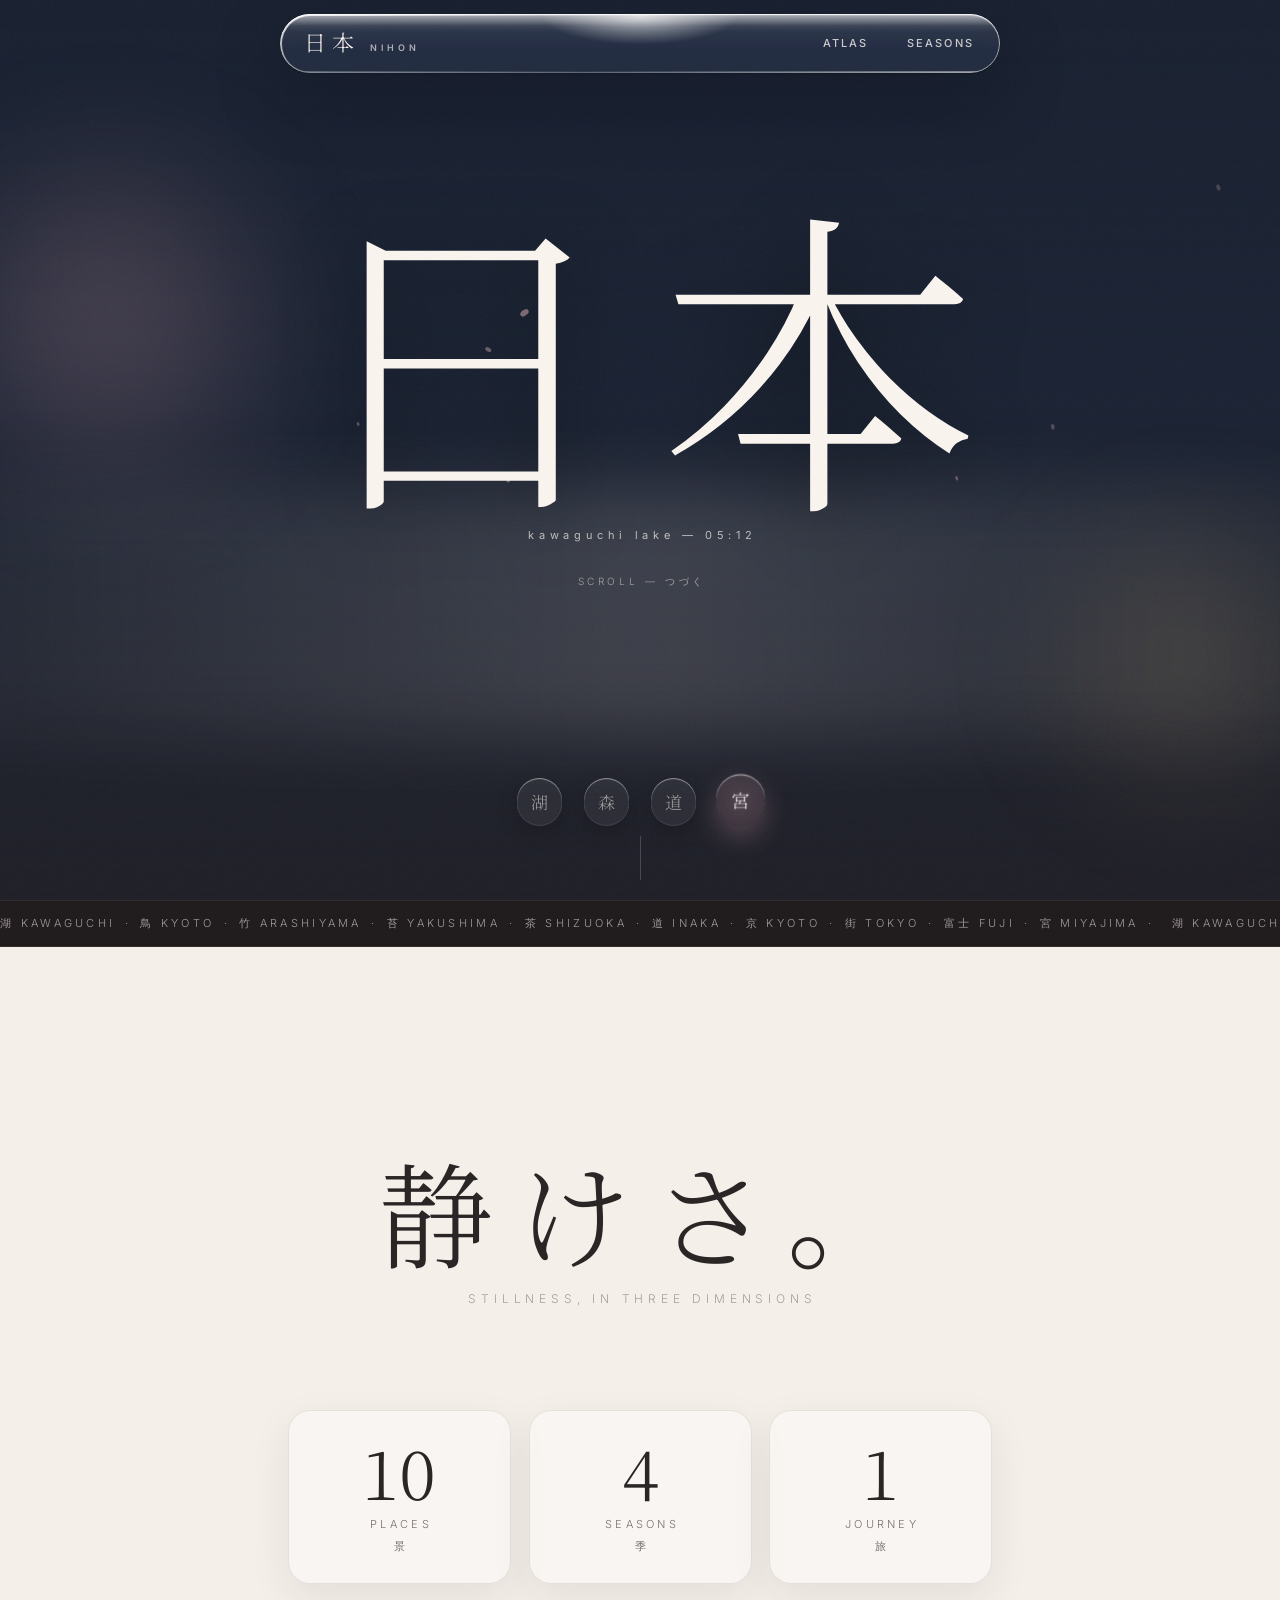
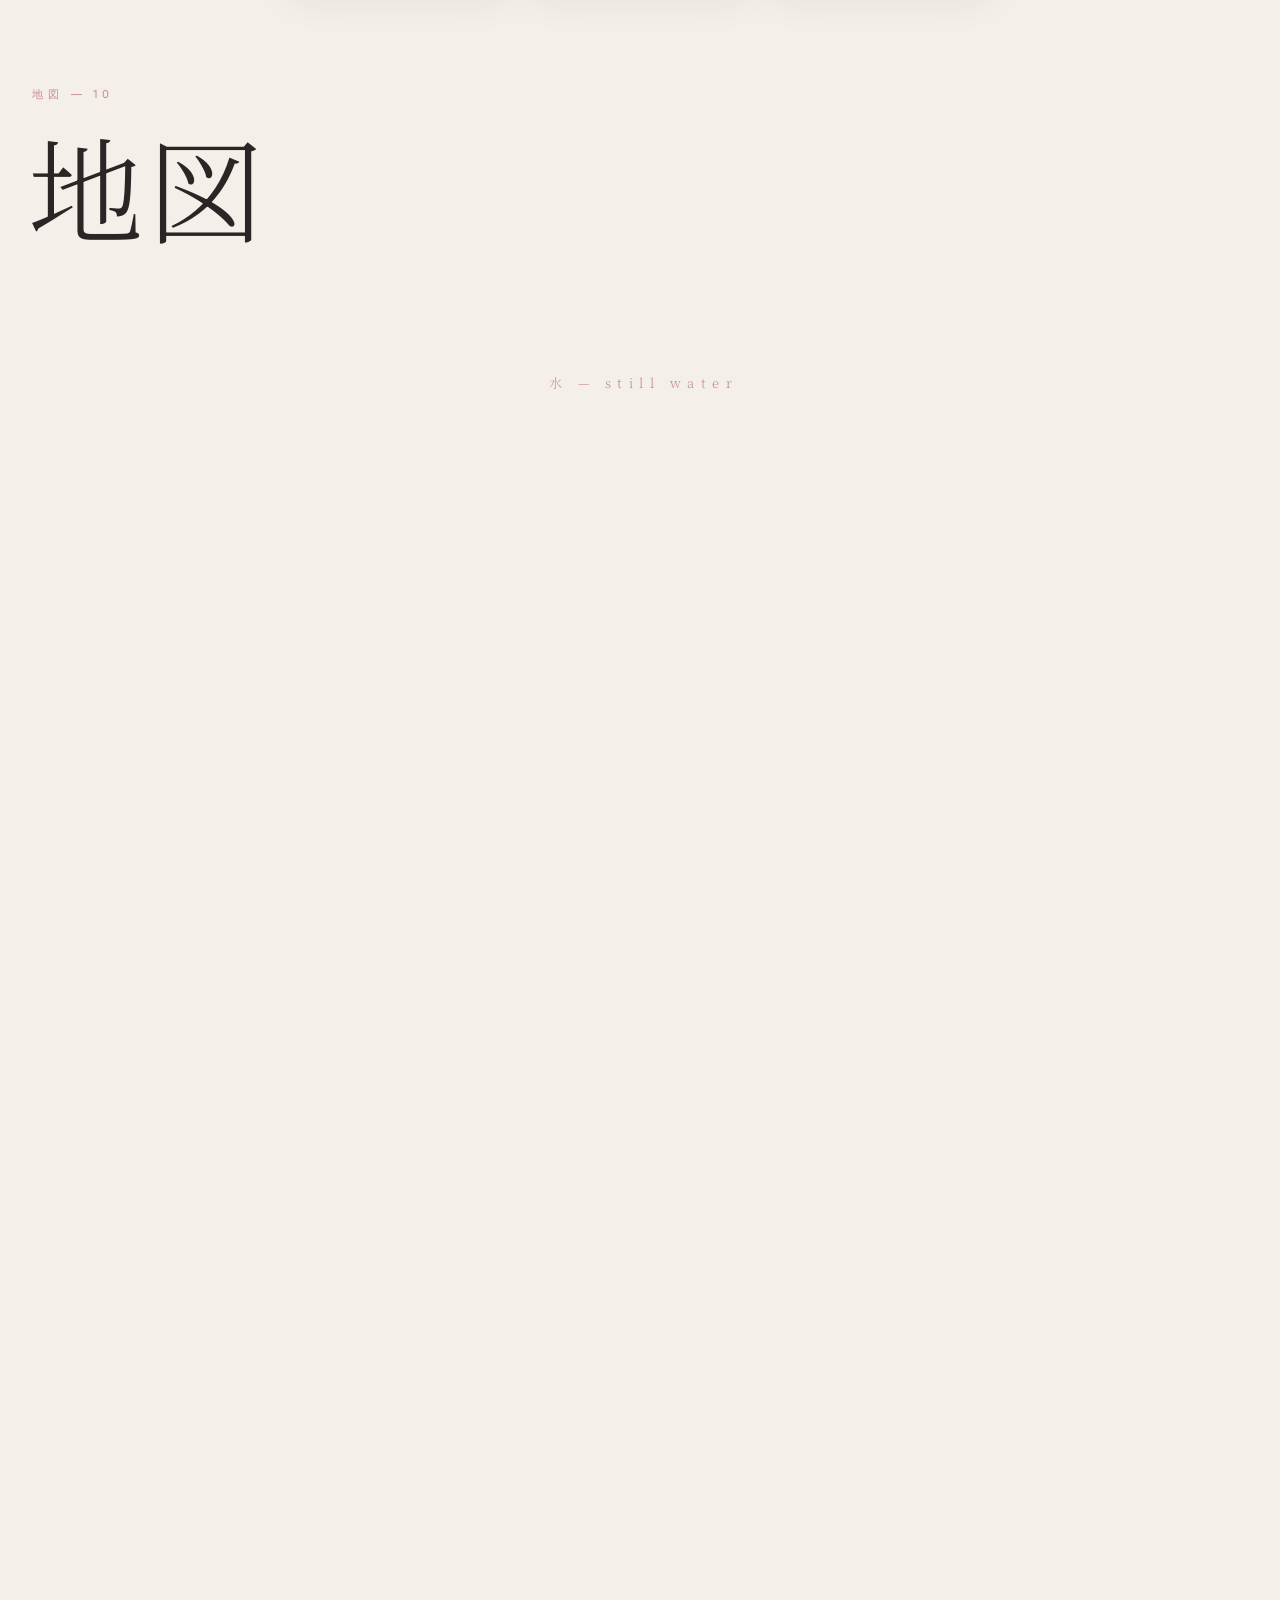
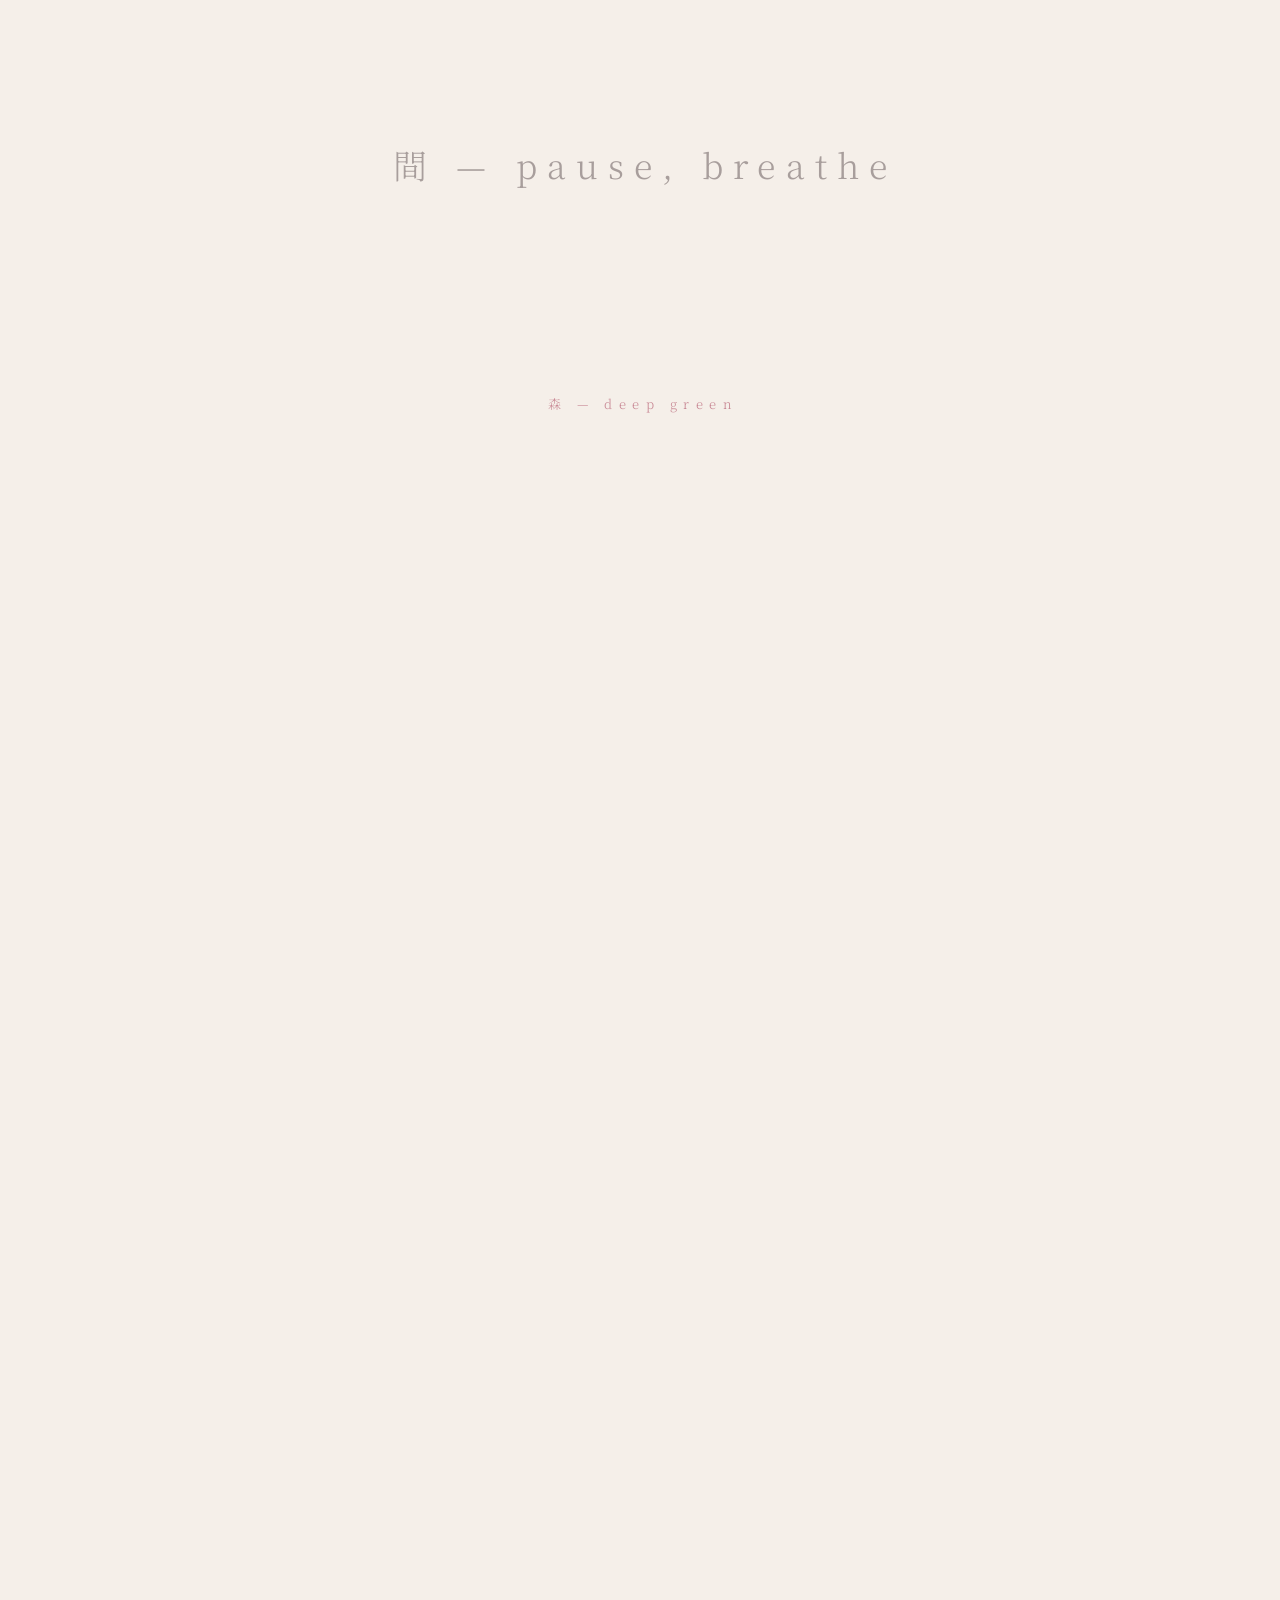
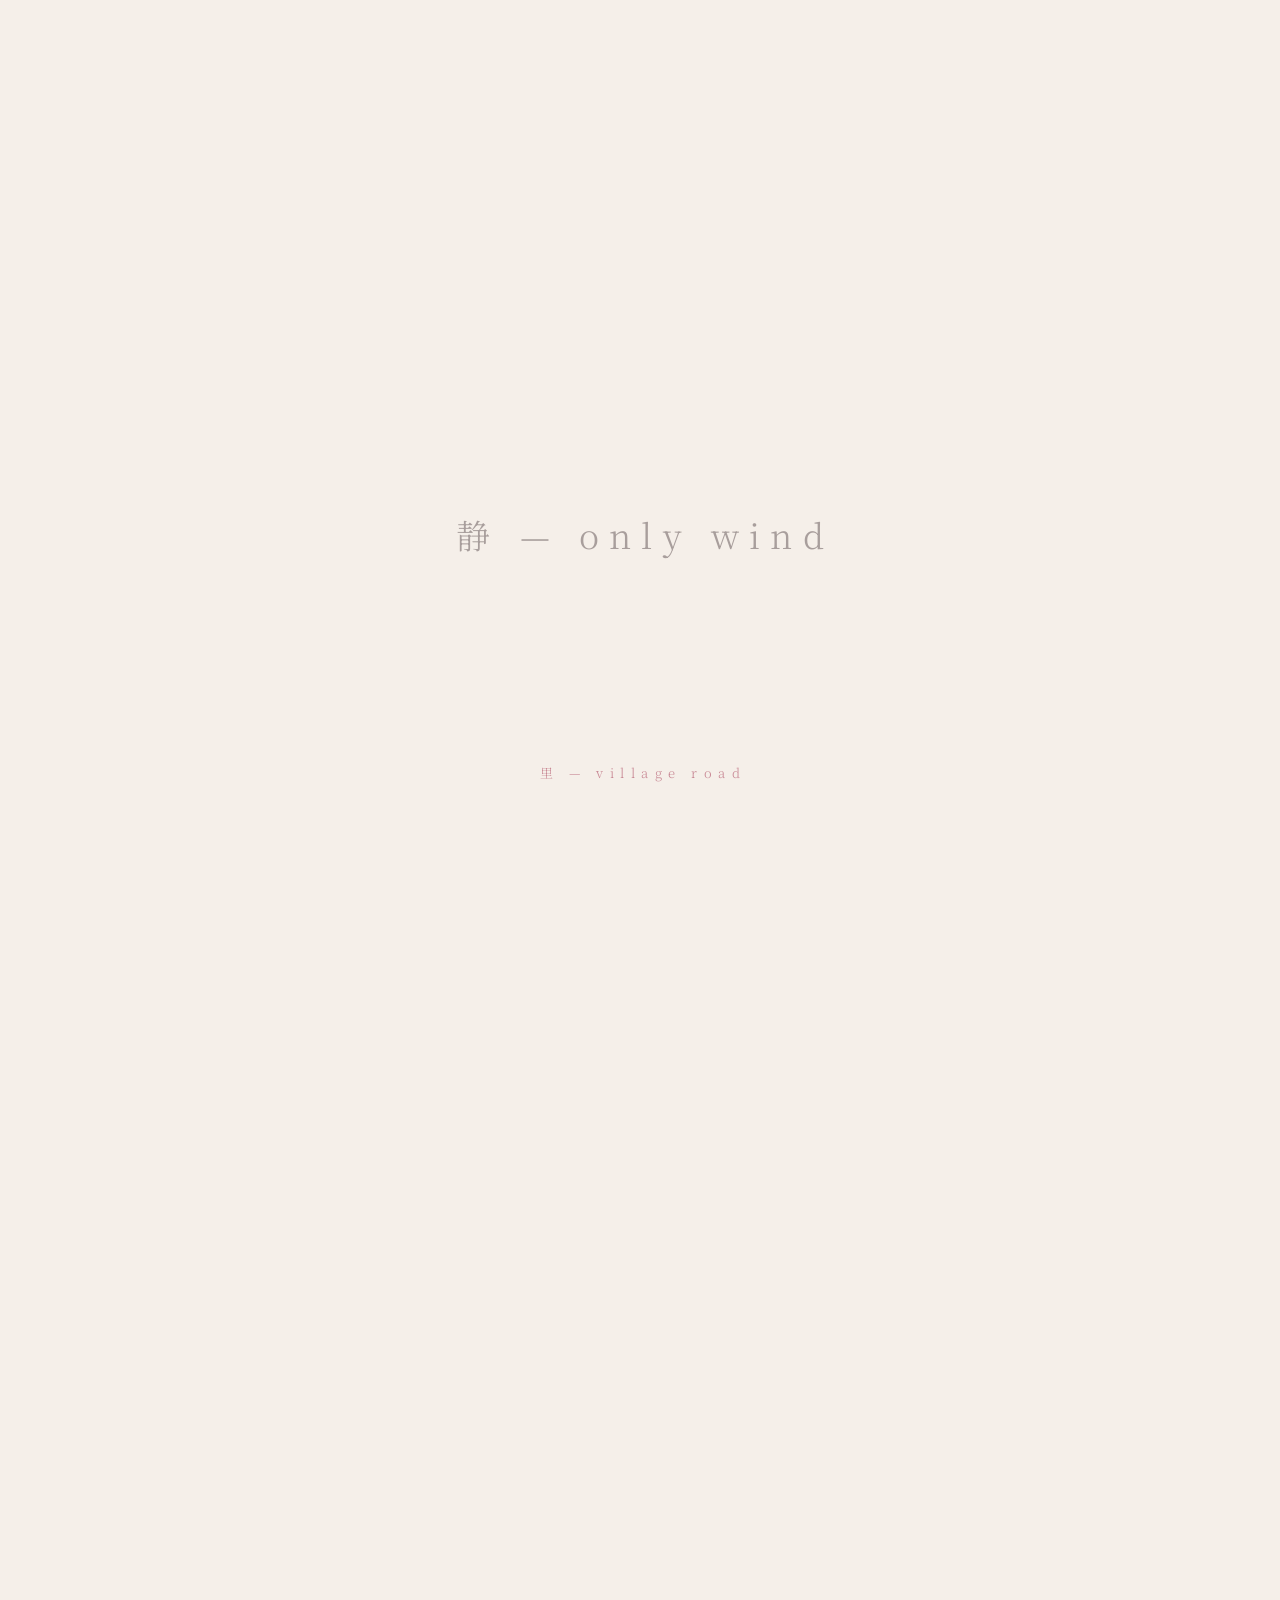
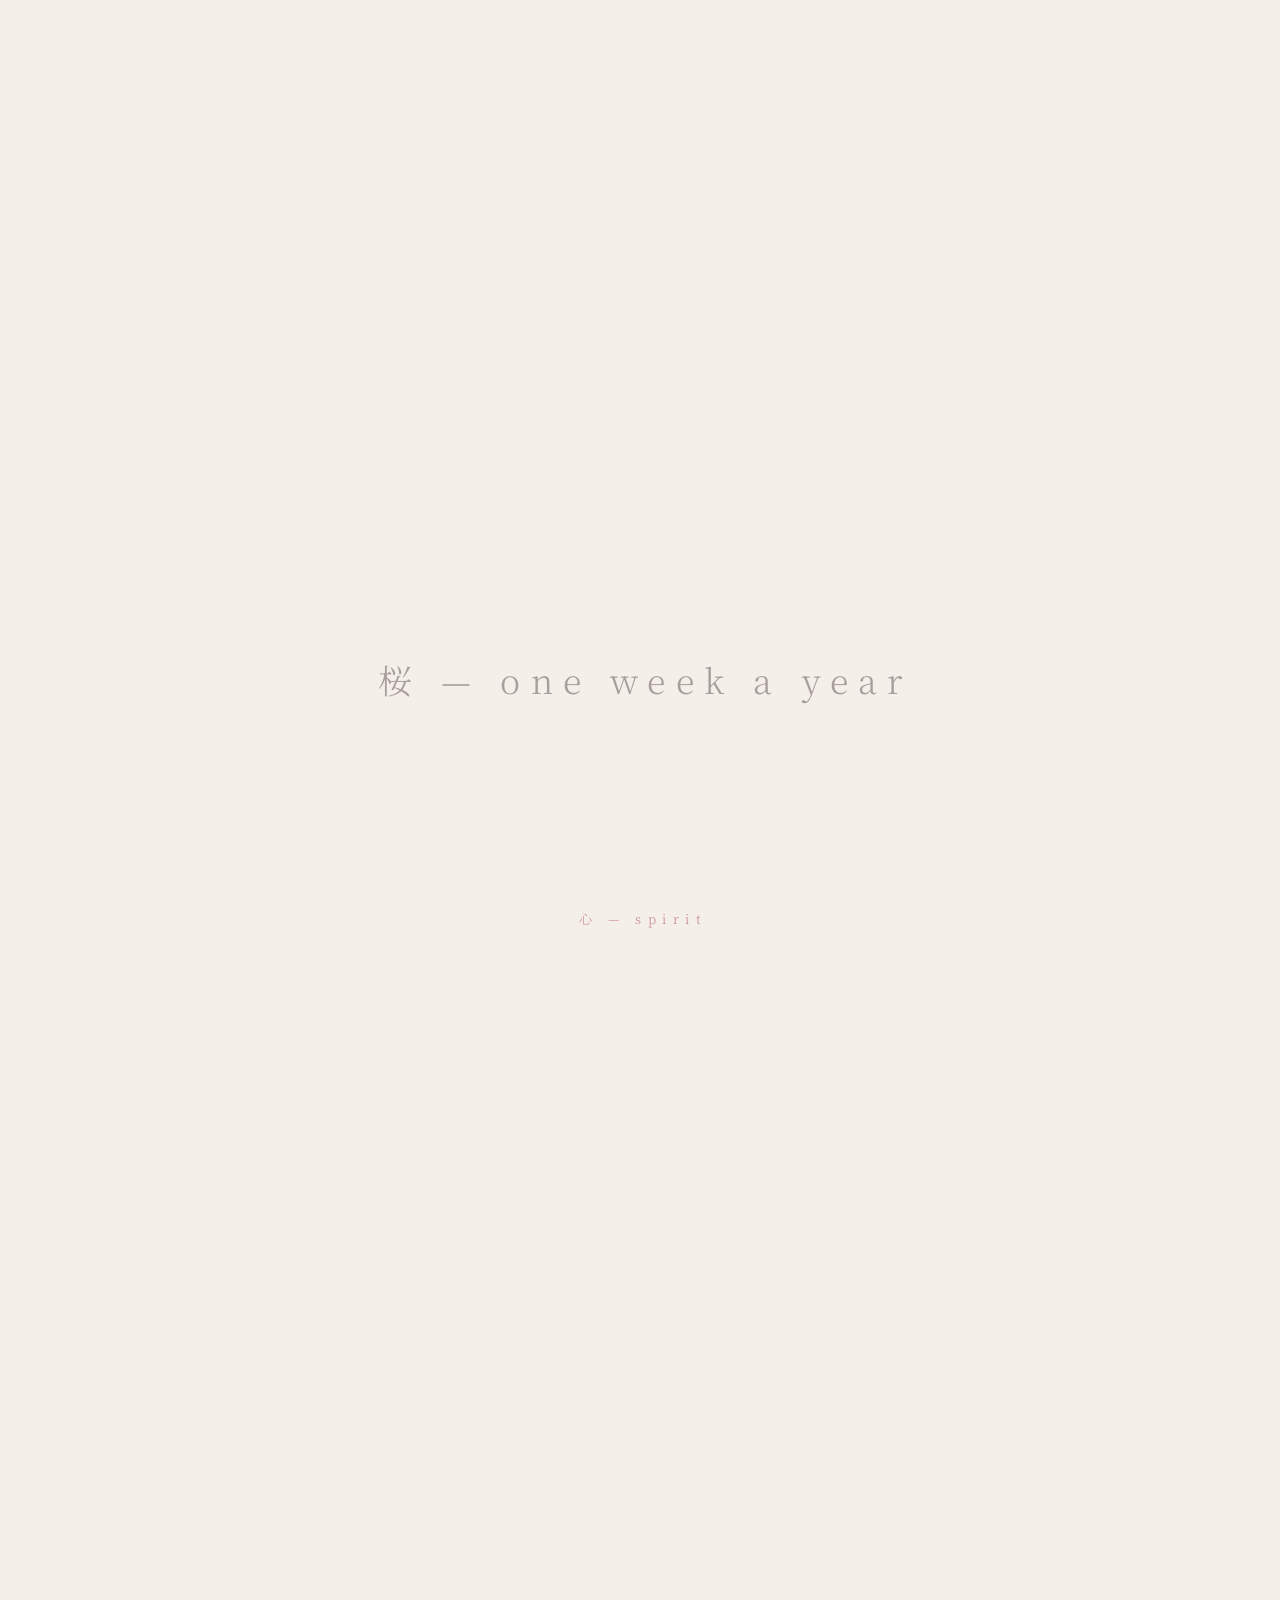
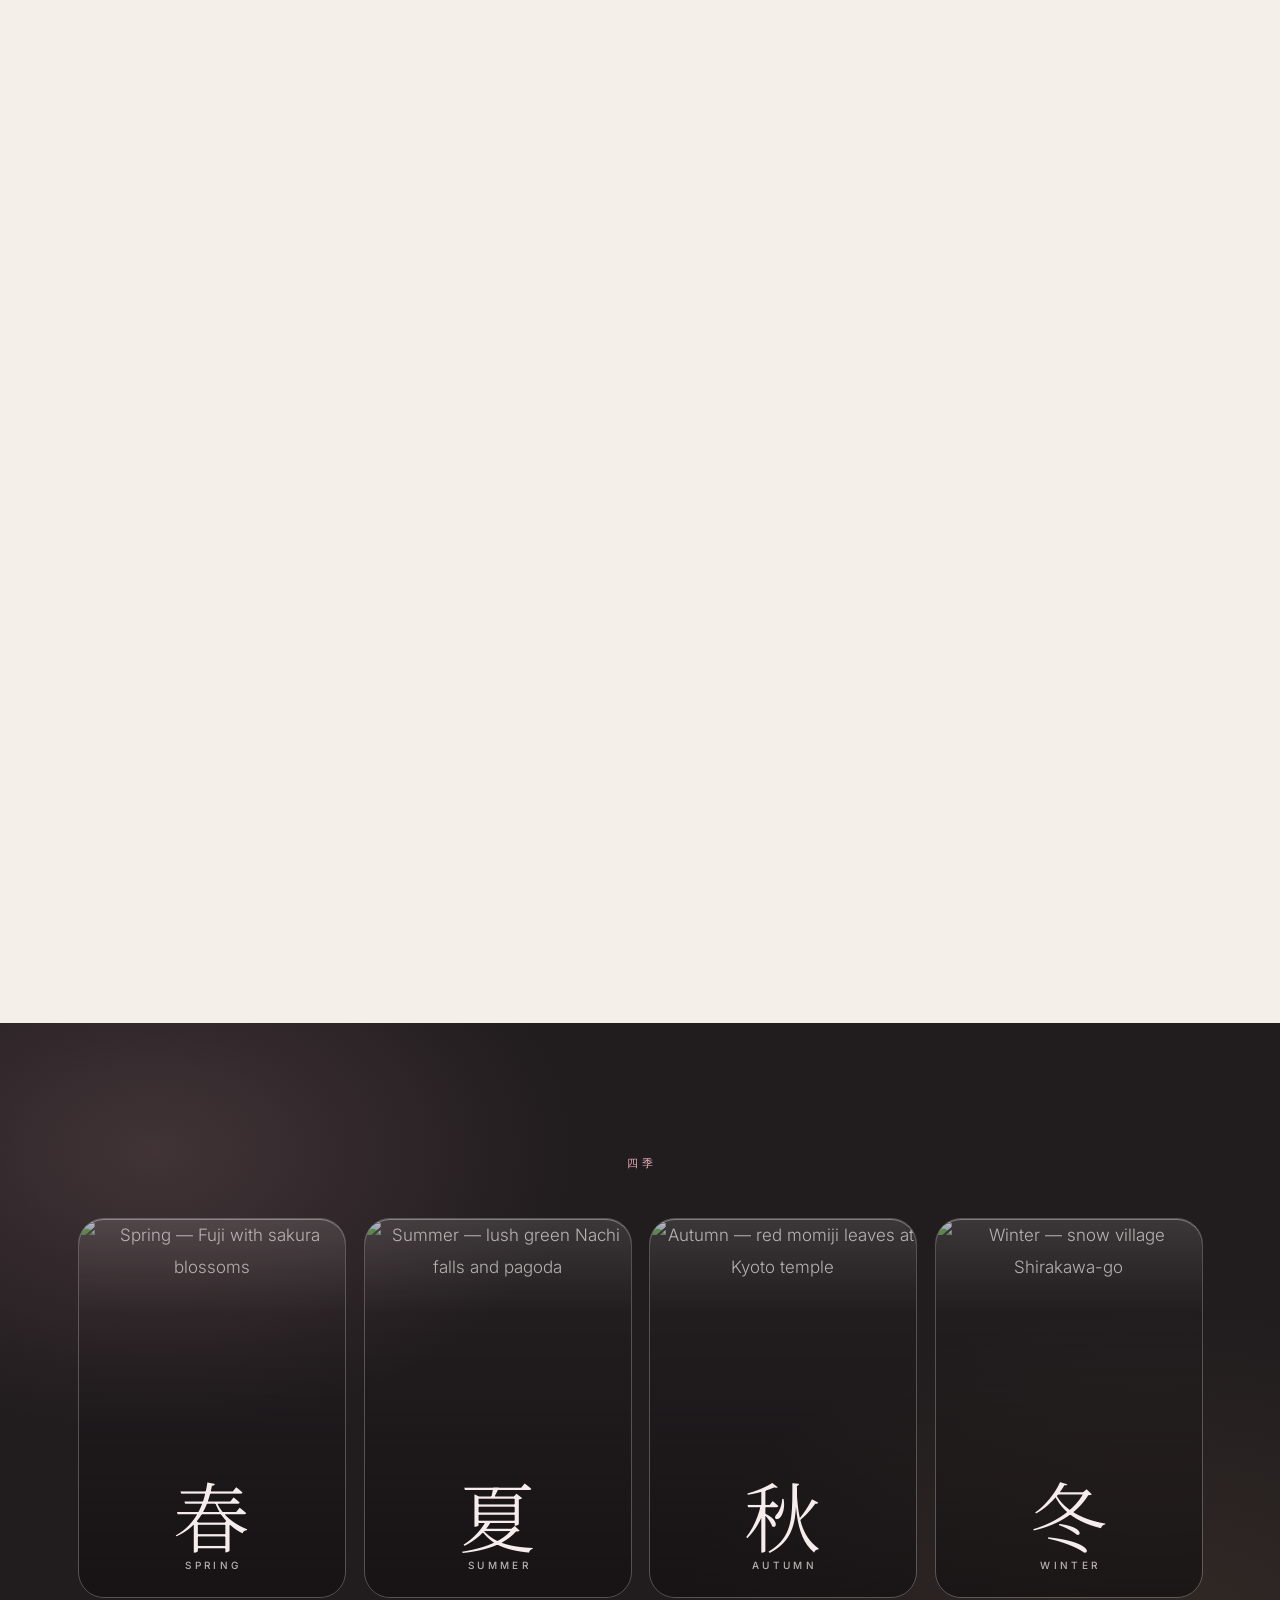
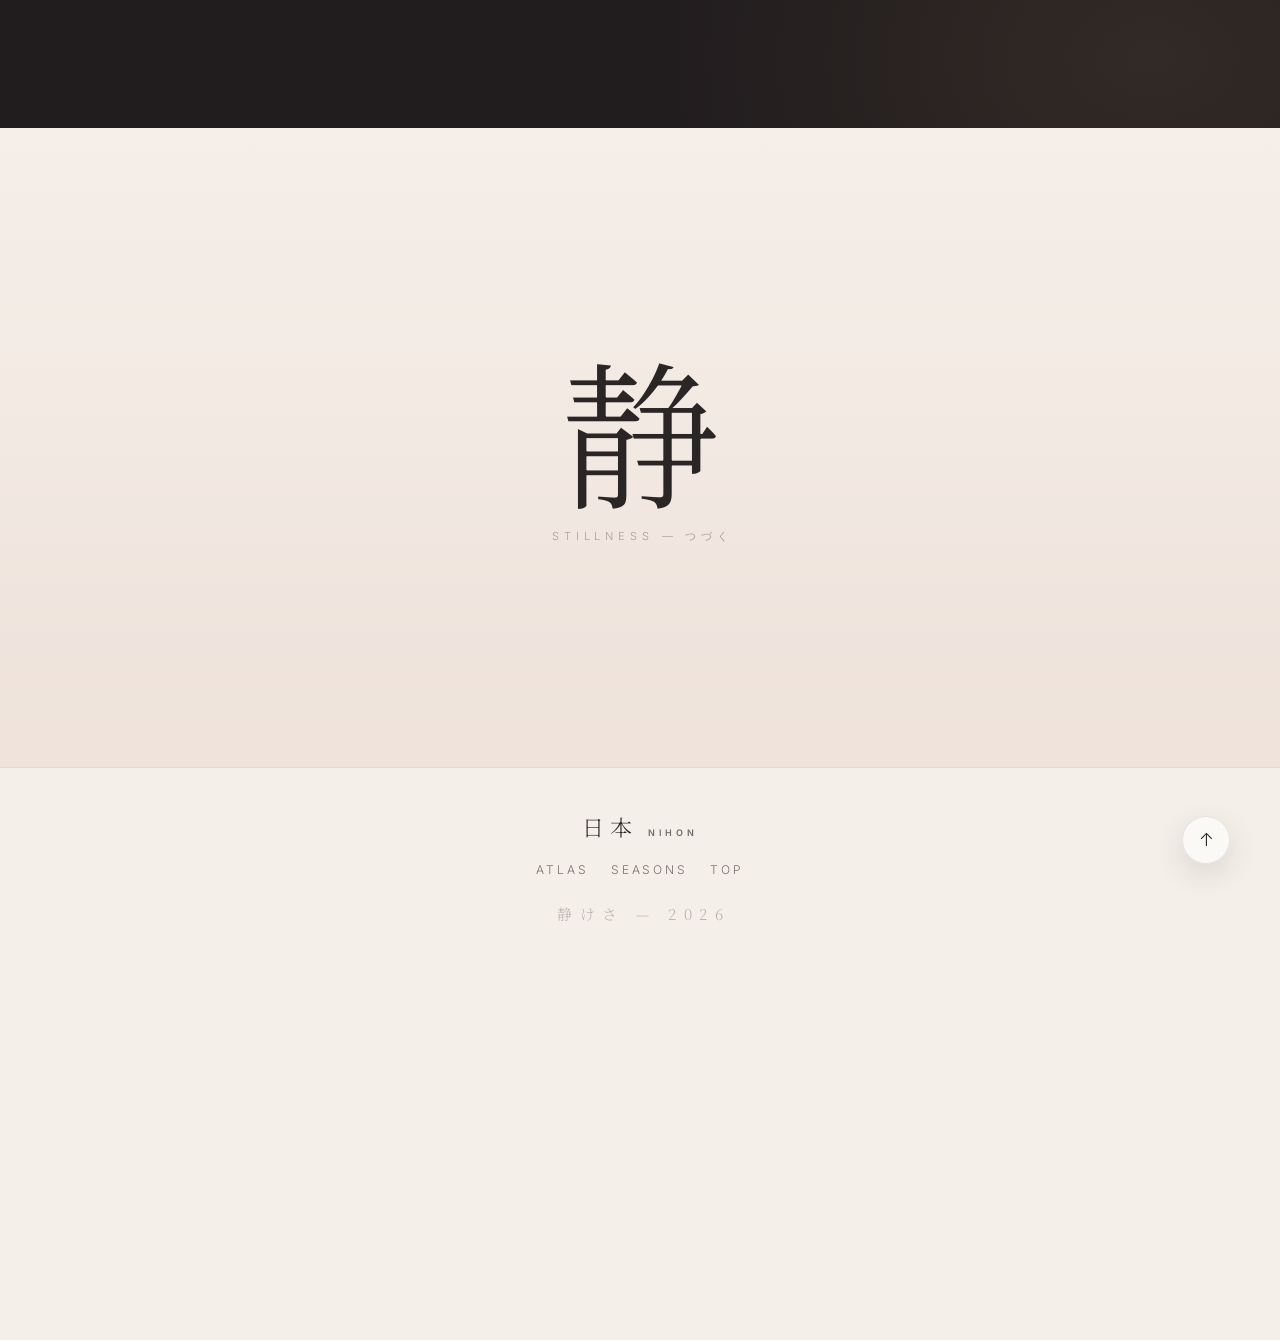
==== solo/index.html @ bc263f72 "app.js alive: custom JS in its own file, crystal liquid glass, hide-on-scroll nav" ====
<!DOCTYPE html>
<html lang="en">
<head>
    <meta charset="UTF-8">
    <meta name="viewport" content="width=device-width, initial-scale=1.0, viewport-fit=cover">
    <meta name="description" content="NIHON — a quiet 3D walk through lake, mountain, road, forest and sakura.">
    <meta name="theme-color" content="#1a2233">
    <meta name="color-scheme" content="light">
    <meta property="og:title" content="NIHON 日本 — Stillness in 3D">
    <meta property="og:description" content="A quiet scroll through lake, bamboo, road, and sakura — now in depth.">
    <meta property="og:type" content="website">
    <meta property="og:image" content="https://images.unsplash.com/photo-1578134260566-d4083893996a?auto=format&fit=crop&w=1200&q=80">
    <link rel="icon" href="data:image/svg+xml,%3Csvg xmlns='http://www.w3.org/2000/svg' viewBox='0 0 100 100'%3E%3Ctext y='.9em' font-size='90'%3E%E6%97%A5%3C/text%3E%3C/svg%3E">
    <link rel="preload" as="image" href="https://images.unsplash.com/photo-1578134260566-d4083893996a?auto=format&fit=crop&w=2400&q=80" fetchpriority="high">
    <title>NIHON 日本 — Stillness in 3D</title>
    <link rel="preconnect" href="https://fonts.googleapis.com">
    <link rel="preconnect" href="https://fonts.gstatic.com" crossorigin>
    <link href="https://fonts.googleapis.com/css2?family=Inter:wght@300;400;500;600&family=Noto+Serif+JP:wght@300;400;500;600&display=swap" rel="stylesheet">
    <link rel="stylesheet" href="styles.css">
</head>
<body>
    <div id="loader" aria-hidden="true"><span class="loader-kanji">日</span><span class="loader-bar"><span></span></span></div>
    <svg width="0" height="0" style="position:absolute" aria-hidden="true" focusable="false">
        <defs>
            <filter id="lg-water" x="-20%" y="-20%" width="140%" height="140%">
                <feTurbulence type="fractalNoise" baseFrequency="0.015 0.032" numOctaves="2" seed="7" result="n"></feTurbulence>
                <feDisplacementMap in="SourceGraphic" in2="n" scale="28" xChannelSelector="R" yChannelSelector="G"></feDisplacementMap>
            </filter>
        </defs>
    </svg>
    <a class="skip" href="#atlas">Skip to atlas</a>
    <div id="progress" aria-hidden="true"></div>
    <div id="grain" aria-hidden="true"></div>
    <div id="dot" aria-hidden="true"></div>

    <header class="nav" id="nav">
        <div class="wrap nav-in">
            <a class="brand magnetic" href="#top"><span class="jp">日本</span><span class="rom">NIHON</span></a>
            <nav class="menu" aria-label="Sections">
                <a class="magnetic" href="#atlas">Atlas</a>
                <a class="magnetic" href="#seasons">Seasons</a>
            </nav>
        </div>
    </header>

    <section class="hero" id="top">
        <div class="hero-still" data-depth="18" aria-hidden="true"><img src="https://images.unsplash.com/photo-1578134260566-d4083893996a?auto=format&fit=crop&w=2400&q=80" srcset="https://images.unsplash.com/photo-1578134260566-d4083893996a?auto=format&fit=crop&w=1200&q=70 1200w, https://images.unsplash.com/photo-1578134260566-d4083893996a?auto=format&fit=crop&w=2400&q=80 2400w" sizes="100vw" alt="" fetchpriority="high" decoding="async"></div>
        <div class="hero-shade" aria-hidden="true"></div>
        <div class="orb orb-a" data-depth="46" aria-hidden="true"></div>
        <div class="orb orb-b" data-depth="70" aria-hidden="true"></div>
        <div class="mist m1" aria-hidden="true"></div>
        <canvas id="petals" aria-hidden="true"></canvas>
        <div class="wrap hero-in">
            <div class="hero-3d">
                <h1 class="nippon">日本</h1>
            </div>
            <p class="tiny-line">kawaguchi lake — 05:12</p>
            <p class="next-hint">scroll — つづく</p>
        </div>
        <div class="hero-foot wrap">
            <div class="kana" aria-label="Journey chapters">
                <a class="k magnetic" href="#p-lake" aria-label="Water — Lake Kawaguchi" title="Water — lake">湖</a>
                <a class="k magnetic" href="#p-forest" aria-label="Forest — Arashiyama bamboo" title="Forest — bamboo">森</a>
                <a class="k magnetic" href="#p-road" aria-label="Village road — Inaka" title="Road — inaka">道</a>
                <a class="k magnetic" href="#p-miyajima" aria-label="Spirit — Miyajima floating torii" title="Spirit — miyajima">宮</a>
            </div>
            <span class="scroll-line" aria-hidden="true"><span></span></span>
        </div>
    </section>

    <div class="marquee" aria-hidden="true">
        <div class="track">
            <span>湖 Kawaguchi&ensp;·&ensp;鳥 Kyoto&ensp;·&ensp;竹 Arashiyama&ensp;·&ensp;苔 Yakushima&ensp;·&ensp;茶 Shizuoka&ensp;·&ensp;道 Inaka&ensp;·&ensp;京 Kyoto&ensp;·&ensp;街 Tokyo&ensp;·&ensp;富士 Fuji&ensp;·&ensp;宮 Miyajima&ensp;·&ensp;</span>
            <span>湖 Kawaguchi&ensp;·&ensp;鳥 Kyoto&ensp;·&ensp;竹 Arashiyama&ensp;·&ensp;苔 Yakushima&ensp;·&ensp;茶 Shizuoka&ensp;·&ensp;道 Inaka&ensp;·&ensp;京 Kyoto&ensp;·&ensp;街 Tokyo&ensp;·&ensp;富士 Fuji&ensp;·&ensp;宮 Miyajima&ensp;·&ensp;</span>
        </div>
    </div>

    <main>
        <section class="preface-sec">
            <p class="preface reveal">静けさ。</p>
            <p class="preface-sub reveal" style="--d:.15s">stillness, in three dimensions</p>
        </section>

        <section class="stats wrap" aria-label="Journey numbers">
            <div class="stat reveal" style="--d:0s"><span class="num" data-count="10">0</span><span class="lbl">places<br>景</span></div>
            <div class="stat reveal" style="--d:.12s"><span class="num" data-count="4">0</span><span class="lbl">seasons<br>季</span></div>
            <div class="stat reveal" style="--d:.24s"><span class="num" data-count="1">0</span><span class="lbl">journey<br>旅</span></div>
        </section>

        <section class="atlas-head wrap" id="atlas">
            <div class="reveal">
                <p class="eyebrow-light">地図 — 10</p>
                <h2>地図</h2>
            </div>
        </section>

        <section class="atlas">
            <p class="chapter reveal">水 — still water</p>
            <article class="place tilt reveal" id="p-lake" style="--d:.05s">
                <figure>
                    <img class="layer-back" src="https://images.unsplash.com/photo-1649583693539-f36f908da137?auto=format&fit=crop&w=1600&q=80" alt="Mount Fuji over Lake Kawaguchi at dawn" loading="lazy" decoding="async">
                    <div class="scrim"></div>
                    <span class="glare" aria-hidden="true"></span>
                    <span class="kanji-ghost" aria-hidden="true">湖</span>
                    <p class="badge"><span>01</span> 湖</p>
                    <div class="words reveal">
                        <h2>湖</h2>
                    </div>
                    <figcaption><span class="chip">Kawaguchi</span></figcaption>
                </figure>
            </article>

            <article class="place slim tilt reveal" id="p-torii" style="--d:.1s">
                <figure>
                    <img class="layer-back" src="https://images.unsplash.com/photo-1528360983277-13d401cdc186?auto=format&fit=crop&w=1600&q=80" alt="Fushimi Inari torii gates in Kyoto" loading="lazy" decoding="async">
                    <div class="scrim"></div>
                    <span class="glare" aria-hidden="true"></span>
                    <span class="kanji-ghost" aria-hidden="true">鳥</span>
                    <p class="badge"><span>02</span> 鳥居</p>
                    <div class="words reveal">
                        <h2>鳥</h2>
                    </div>
                    <figcaption><span class="chip">Kyoto</span></figcaption>
                </figure>
            </article>

            <p class="ma reveal">間 — pause, breathe</p>

            <p class="chapter reveal">森 — deep green</p>
            <article class="place tilt reveal" id="p-forest" style="--d:.05s">
                <figure>
                    <img class="layer-back" src="https://images.unsplash.com/photo-1702564492961-3643703480c2?auto=format&fit=crop&w=1600&q=80" alt="Arashiyama bamboo grove in Kyoto" loading="lazy" decoding="async">
                    <div class="scrim"></div>
                    <span class="glare" aria-hidden="true"></span>
                    <span class="kanji-ghost" aria-hidden="true">竹</span>
                    <p class="badge"><span>03</span> 竹</p>
                    <div class="words reveal">
                        <h2>竹</h2>
                    </div>
                    <figcaption><span class="chip">Arashiyama</span></figcaption>
                </figure>
            </article>

            <article class="place slim tilt reveal" id="p-moss" style="--d:.1s">
                <figure>
                    <img class="layer-back" src="https://images.unsplash.com/photo-1502082553048-f009c37129b9?auto=format&fit=crop&w=1600&q=80" alt="Quiet green forest light" loading="lazy" decoding="async">
                    <div class="scrim"></div>
                    <span class="glare" aria-hidden="true"></span>
                    <span class="kanji-ghost" aria-hidden="true">苔</span>
                    <p class="badge"><span>04</span> 苔</p>
                    <div class="words reveal">
                        <h2>苔</h2>
                    </div>
                    <figcaption><span class="chip">Yakushima</span></figcaption>
                </figure>
            </article>

            <p class="ma reveal">静 — only wind</p>

            <p class="chapter reveal">里 — village road</p>
            <article class="place slim tilt reveal" id="p-tea" style="--d:.05s">
                <figure>
                    <img class="layer-back" src="https://images.unsplash.com/photo-1582793988951-9aed5509eb97?auto=format&fit=crop&w=1600&q=80" alt="Green tea fields in Shizuoka" loading="lazy" decoding="async">
                    <div class="scrim"></div>
                    <span class="glare" aria-hidden="true"></span>
                    <span class="kanji-ghost" aria-hidden="true">茶</span>
                    <p class="badge"><span>05</span> 茶</p>
                    <div class="words reveal">
                        <h2>茶</h2>
                    </div>
                    <figcaption><span class="chip">Shizuoka</span></figcaption>
                </figure>
            </article>

            <article class="place tilt reveal" id="p-road" style="--d:.1s">
                <figure>
                    <img class="layer-back" src="https://images.unsplash.com/photo-1505069190533-da1c9af13346?auto=format&fit=crop&w=1600&q=80" alt="Country road with Mount Fuji ahead" loading="lazy" decoding="async">
                    <div class="scrim"></div>
                    <span class="glare" aria-hidden="true"></span>
                    <span class="kanji-ghost" aria-hidden="true">道</span>
                    <p class="badge"><span>06</span> 道</p>
                    <div class="words reveal">
                        <h2>道</h2>
                    </div>
                    <figcaption><span class="chip">Inaka</span></figcaption>
                </figure>
            </article>

            <article class="place slim tilt reveal" id="p-kyo" style="--d:.05s">
                <figure>
                    <img class="layer-back" src="https://images.unsplash.com/photo-1493976040374-85c8e12f0c0e?auto=format&fit=crop&w=1600&q=80" alt="Old Kyoto temple street in the morning" loading="lazy" decoding="async">
                    <div class="scrim"></div>
                    <span class="glare" aria-hidden="true"></span>
                    <span class="kanji-ghost" aria-hidden="true">京</span>
                    <p class="badge"><span>07</span> 京</p>
                    <div class="words reveal">
                        <h2>京</h2>
                    </div>
                    <figcaption><span class="chip">Kyoto</span></figcaption>
                </figure>
            </article>

            <article class="place slim tilt reveal" id="p-machi" style="--d:.1s">
                <figure>
                    <img class="layer-back" src="https://images.unsplash.com/photo-1480796927426-f609979314bd?auto=format&fit=crop&w=1600&q=80" alt="Soft Tokyo skyline fading into dusk haze" loading="lazy" decoding="async">
                    <div class="scrim"></div>
                    <span class="glare" aria-hidden="true"></span>
                    <span class="kanji-ghost" aria-hidden="true">街</span>
                    <p class="badge"><span>08</span> 街</p>
                    <div class="words reveal">
                        <h2>街</h2>
                    </div>
                    <figcaption><span class="chip">Tokyo</span></figcaption>
                </figure>
            </article>

            <p class="ma reveal">桜 — one week a year</p>

            <p class="chapter reveal">心 — spirit</p>
            <article class="place tilt reveal" id="p-fuji" style="--d:.05s">
                <figure>
                    <img class="layer-back" src="https://images.unsplash.com/photo-1545569341-9eb8b30979d9?auto=format&fit=crop&w=1600&q=80" alt="Chureito pagoda with Mount Fuji and sakura" loading="lazy" decoding="async">
                    <div class="scrim"></div>
                    <span class="glare" aria-hidden="true"></span>
                    <span class="kanji-ghost" aria-hidden="true">富士</span>
                    <p class="badge"><span>09</span> 富士</p>
                    <div class="words reveal">
                        <h2>富士</h2>
                    </div>
                    <figcaption><span class="chip">Fuji</span></figcaption>
                </figure>
            </article>

            <article class="place slim tilt reveal" id="p-miyajima" style="--d:.1s">
                <figure>
                    <img class="layer-back" src="https://images.unsplash.com/photo-1522383225653-ed111181a951?auto=format&fit=crop&w=1600&q=80" alt="Floating torii gate at Miyajima in calm water" loading="lazy" decoding="async">
                    <div class="scrim"></div>
                    <span class="glare" aria-hidden="true"></span>
                    <span class="kanji-ghost" aria-hidden="true">宮</span>
                    <p class="badge"><span>10</span> 宮島</p>
                    <div class="words reveal">
                        <h2>宮</h2>
                    </div>
                    <figcaption><span class="chip">Miyajima</span></figcaption>
                </figure>
            </article>
        </section>

        <section class="seasons" id="seasons">
            <div class="seasons-glow" aria-hidden="true"></div>
            <div class="wrap">
                <p class="eyebrow reveal">四季</p>
                <div class="season-min reveal" style="--d:.1s">
                    <div class="season-card tilt"><span class="shine" aria-hidden="true"></span><img src="https://images.unsplash.com/photo-1490806843957-31f4c9a91c65?auto=format&fit=crop&w=800&q=70" alt="Spring — Fuji with sakura blossoms" loading="lazy"><span class="kanji">春</span><span class="rom">spring</span></div>
                    <div class="season-card tilt"><span class="shine" aria-hidden="true"></span><img src="https://images.unsplash.com/photo-1589308078059-be1415eab4c3?auto=format&fit=crop&w=800&q=70" alt="Summer — lush green Nachi falls and pagoda" loading="lazy"><span class="kanji">夏</span><span class="rom">summer</span></div>
                    <div class="season-card tilt"><span class="shine" aria-hidden="true"></span><img src="https://images.unsplash.com/photo-1504198458649-3128b932f49e?auto=format&fit=crop&w=800&q=70" alt="Autumn — red momiji leaves at Kyoto temple" loading="lazy"><span class="kanji">秋</span><span class="rom">autumn</span></div>
                    <div class="season-card tilt"><span class="shine" aria-hidden="true"></span><img src="https://images.unsplash.com/photo-1557409518-691ebcd96038?auto=format&fit=crop&w=800&q=70" alt="Winter — snow village Shirakawa-go" loading="lazy"><span class="kanji">冬</span><span class="rom">winter</span></div>
                </div>
            </div>
        </section>

        <section class="closing">
            <div class="wrap narrow reveal">
                <p class="kanji-lg">静</p>
                <p class="closing-sub">stillness — つづく</p>
            </div>
        </section>
    </main>

    <footer id="colophon">
        <div class="wrap foot-in">
            <a class="brand foot-brand magnetic" href="#top"><span class="jp">日本</span><span class="rom">NIHON</span></a>
            <nav class="foot-nav" aria-label="Footer">
                <a href="#atlas">Atlas</a>
                <a href="#seasons">Seasons</a>
                <a href="#top">Top</a>
            </nav>
            <p class="dim">静けさ — <span id="year">2026</span></p>
            <button id="toTop" class="to-top magnetic" aria-label="Back to top">↑</button>
        </div>
    </footer>

    <script src="lenis.min.js"></script>
    <script src="app.js"></script>
</body>
</html>
---- solo/styles.css ----
:root {
    --paper: #f5efe9;
    --paper-2: #eee2da;
    --ink: #2b2626;
    --soft: #7a6f6d;
    --muted: #a89e9c;
    --line: rgba(43, 38, 38, 0.1);
    --moss-bright: #8ba182;
    --washi: #faf5ef;
    --deep: #211c1e;
    --kin: #c9a86a;
    --sakura: #e9aeb9;
    --sakura-deep: #c98a96;
    --shadow-lg: 0 30px 80px rgba(16, 21, 16, 0.28), 0 4px 18px rgba(16, 21, 16, 0.18);
    --expo: cubic-bezier(0.22, 1, 0.36, 1);
    --serif: "Noto Serif JP", "Hiragino Mincho ProN", serif;
    --sans: "Inter", -apple-system, "Segoe UI", Arial, sans-serif;
    /* liquid glass tokens — 100% water, real depth */
    --glass-blur: blur(14px) saturate(1.4);
    --glass-blur-sm: blur(10px) saturate(1.3);
    --glass-edge: rgba(255, 255, 255, 0.5);
    --glass-hi: rgba(255, 255, 255, 0.8);
    --glass-lo: rgba(255, 255, 255, 0.08);
    --mx: 50%;
    --my: 18%;
    --gi: 1;
    --rx: 0deg;
    --ry: 0deg;
    --press: 0;
    --spring: cubic-bezier(0.34, 1.8, 0.64, 1);
    /* 3D card tokens */
    --gx: 50%;
    --gy: 30%;
    --hx: 0deg;
    --hy: 0deg;
    --d: 0s;
}
@property --mx { syntax: "<percentage>"; inherits: true; initial-value: 50%; }
@property --my { syntax: "<percentage>"; inherits: true; initial-value: 18%; }
@property --gi { syntax: "<number>"; inherits: true; initial-value: 1; }

* { box-sizing: border-box; }
html { scroll-behavior: smooth; }
html.lenis, html.lenis body { height: auto; }
.lenis.lenis-smooth { scroll-behavior: auto !important; }
body {
    margin: 0;
    background: var(--paper);
    color: var(--ink);
    font-family: var(--sans);
    font-weight: 300;
    font-size: 17px;
    line-height: 1.9;
    -webkit-font-smoothing: antialiased;
    text-rendering: optimizeLegibility;
    overflow-x: hidden;
}
::selection { background: var(--sakura); color: #fff; }
h1, h2, h3 { font-family: var(--serif); font-weight: 300; line-height: 1.15; margin: 0; text-wrap: balance; letter-spacing: 0.02em; }
p { text-wrap: pretty; }
img { user-select: none; display: block; opacity: 0; transition: opacity 0.9s ease; }
img.ok { opacity: 1; }
a { transition: color 0.4s var(--expo), opacity 0.4s var(--expo), background 0.4s var(--expo), transform 0.4s var(--expo), border-color 0.4s; }
a:focus-visible, button:focus-visible { outline: 2px solid var(--moss-bright); outline-offset: 4px; border-radius: 4px; }
button { font: inherit; }
.wrap { max-width: 1180px; margin: 0 auto; padding: 0 28px; }
.wrap.narrow { max-width: 700px; }
.skip { position: fixed; top: -60px; left: 16px; z-index: 300; background: var(--ink); color: var(--washi); font-size: 13px; letter-spacing: 0.08em; text-decoration: none; padding: 10px 18px; border-radius: 999px; transition: top 0.3s var(--expo); }
.skip:focus-visible { top: 12px; }
section[id], article[id] { scroll-margin-top: 90px; }

/* loader */
#loader { position: fixed; inset: 0; z-index: 400; display: flex; flex-direction: column; gap: 18px; align-items: center; justify-content: center; background: #1a2233; color: var(--washi); transition: opacity 0.7s var(--expo), visibility 0.7s; }
#loader.done { opacity: 0; visibility: hidden; }
.loader-kanji { font-family: var(--serif); font-size: clamp(64px, 12vw, 110px); animation: breatheHint 1.6s ease-in-out infinite; }
.loader-bar { width: 148px; height: 2px; border-radius: 2px; background: rgba(250,245,239,0.18); overflow: hidden; }
.loader-bar span { display: block; height: 100%; width: 40%; border-radius: inherit; background: linear-gradient(90deg, var(--sakura), var(--kin)); animation: loadslide 1.1s var(--expo) infinite; }
@keyframes loadslide { 0% { transform: translateX(-110%); } 100% { transform: translateX(380%); } }

/* progress + grain */
#progress { position: fixed; top: 0; left: 0; right: 0; height: 3px; z-index: 120; background: linear-gradient(90deg, var(--sakura), var(--kin)); transform-origin: 0 50%; transform: scaleX(0); }
#grain { position: fixed; inset: 0; z-index: 90; pointer-events: none; opacity: 0.05;
    background-image: url("data:image/svg+xml,%3Csvg xmlns='http://www.w3.org/2000/svg' width='160' height='160'%3E%3Cfilter id='n'%3E%3CfeTurbulence type='fractalNoise' baseFrequency='0.9' numOctaves='2'/%3E%3C/filter%3E%3Crect width='160' height='160' filter='url(%23n)' opacity='1'/%3E%3C/svg%3E");
}

/* reveal — staggered */
.reveal { opacity: 0; transform: translateY(28px); transition: opacity 1s var(--expo), transform 1s var(--expo); transition-delay: var(--d, 0s); will-change: opacity, transform; }
.reveal.in { opacity: 1; transform: none; }

/* magnetic */
.magnetic { transition: translate 0.45s var(--expo); will-change: translate; }

/* nav — true liquid glass pill */
.nav { position: fixed; inset: 14px 0 auto 0; z-index: 100; perspective: 900px; transition: translate 0.5s var(--expo); }
.nav.hide { translate: 0 -140%; }
.nav-in {
    position: relative; overflow: hidden; isolation: isolate;
    max-width: 720px; margin: 0 auto; padding: 10px 10px 10px 24px;
    display: flex; align-items: center; justify-content: space-between; gap: 20px;
    border: 0; border-radius: 999px;
    transform: rotateX(var(--rx)) rotateY(var(--ry)) scale(calc(1 - var(--press) * 0.02));
    background:
        linear-gradient(180deg, rgba(255,255,255,0.28), rgba(255,255,255,0.04) 30%, transparent 62%),
        rgba(255,255,255,0.05);
    backdrop-filter: var(--glass-blur); -webkit-backdrop-filter: var(--glass-blur);
    box-shadow:
        inset 0 1px 1px 0 rgba(255,255,255,0.9),
        inset 0 -1px 1px 0 rgba(255,255,255,0.15),
        inset 1px 0 1px 0 rgba(255,255,255,0.25),
        inset -1px 0 1px 0 rgba(255,255,255,0.25),
        inset 0 0 0 1px rgba(255,255,255,0.08),
        0 1px 2px rgba(5,10,20,0.15),
        0 24px 70px rgba(5,10,20,0.3);
    transition: background 0.6s var(--expo), box-shadow 0.6s;
}
.nav-in::before {
    content: ""; position: absolute; inset: 0; z-index: 0; border-radius: inherit; pointer-events: none;
    background:
        linear-gradient(180deg, rgba(255,255,255,0.5), transparent 20%),
        radial-gradient(140px 40px at var(--mx) 4%, rgba(255,255,255,calc(0.65 * var(--gi))), transparent 70%);
    opacity: 1;
}
.nav-in::after {
    content: ""; position: absolute; inset: 0; border-radius: inherit; pointer-events: none;
    padding: 1.5px;
    background: linear-gradient(165deg, rgba(255,255,255,1), rgba(255,255,255,0.25) 28%, rgba(255,255,255,0.05) 55%, rgba(255,255,255,0.5) 100%);
    -webkit-mask: linear-gradient(#000 0 0) content-box, linear-gradient(#000 0 0);
    -webkit-mask-composite: xor; mask-composite: exclude;
    opacity: 0.9;
}
@keyframes lg-ripple {
    from { transform: translate(-50%, -50%) scale(0.15); opacity: 0.55; }
    to { transform: translate(-50%, -50%) scale(1); opacity: 0; }
}
.nav-in .ripple {
    position: absolute; z-index: 0; width: 200px; height: 200px; border-radius: 50%;
    left: var(--rx-px, 50%); top: var(--ry-px, 50%);
    border: 1px solid rgba(255,255,255,0.6);
    background: radial-gradient(circle, transparent 62%, rgba(255,255,255,0.14) 100%);
    pointer-events: none;
    animation: lg-ripple 0.8s var(--expo) forwards;
}
.nav-in:active { --press: 1; }
.nav.solid .nav-in {
    background:
        linear-gradient(180deg, rgba(255,255,255,0.55), rgba(255,255,255,0.08) 55%),
        rgba(250,245,239,0.2);
    box-shadow:
        inset 0 1px 1px 0 #fff,
        inset 0 -1px 1px 0 rgba(255,255,255,0.4),
        inset 1px 0 1px 0 rgba(255,255,255,0.5),
        inset -1px 0 1px 0 rgba(255,255,255,0.5),
        0 1px 2px rgba(43,38,38,0.08),
        0 20px 55px rgba(43,38,38,0.16);
}
.brand { display: flex; align-items: baseline; gap: 10px; text-decoration: none; color: var(--washi); }
.nav.solid .brand { color: var(--ink); }
.brand .jp { font-family: var(--serif); font-weight: 300; font-size: 22px; line-height: 1; letter-spacing: 0.28em; }
.brand .rom { font-size: 9px; font-weight: 600; letter-spacing: 0.44em; opacity: 0.65; }
.menu { display: flex; gap: 6px; align-items: center; }
.nav-in > * { position: relative; z-index: 1; }
.menu a { position: relative; overflow: hidden; color: rgba(250,245,239,0.78); text-decoration: none; font-size: 11px; font-weight: 500; letter-spacing: 0.2em; text-transform: uppercase; padding: 9px 16px; border-radius: 999px; transition: background 0.5s var(--expo), color 0.5s, box-shadow 0.5s var(--expo), transform 0.5s var(--expo); }
.menu a::before { content: ""; position: absolute; inset: 0; border-radius: inherit; background: linear-gradient(180deg, rgba(255,255,255,0.3), transparent 55%); opacity: 0; transition: opacity 0.4s; pointer-events: none; }
.menu a:hover {
    background: rgba(255,255,255,0.1);
    color: #fff; transform: translateY(-1px);
    box-shadow: inset 0 1px 0 rgba(255,255,255,0.45), inset 0 -1px 0 rgba(0,0,0,0.1), 0 8px 22px rgba(0,0,0,0.25);
}
.menu a:hover::before { opacity: 1; }
.nav.solid .menu a { color: var(--soft); }
.nav.solid .menu a:hover { background: rgba(43,38,38,0.07); color: var(--ink); }

/* hero — Fuji dawn, layered 3D */
.hero { position: relative; min-height: 100svh; display: flex; flex-direction: column; justify-content: center; background: #1a2233; color: var(--washi); overflow: clip; isolation: isolate; }
.hero-still { position: absolute; inset: 0; will-change: transform, translate; }
.hero-still img { width: 100%; height: 100%; object-fit: cover; object-position: center 45%; filter: saturate(0.82) contrast(1.0) brightness(0.82) sepia(0.08); transform: scale(1.06); animation: kenburns 22s ease-out forwards; }
@keyframes kenburns { from { transform: scale(1.12); } to { transform: scale(1.04); } }
.hero-shade { position: absolute; inset: 0; z-index: 2; background: linear-gradient(180deg, rgba(20,28,43,0.38), rgba(20,28,43,0.02) 45%, rgba(33,28,30,0.6) 100%); }
.orb { position: absolute; z-index: 2; border-radius: 50%; filter: blur(60px); pointer-events: none; opacity: 0.55; will-change: translate; }
.orb-a { width: min(44vw, 420px); height: min(44vw, 420px); left: -8%; top: 12%; background: radial-gradient(circle, rgba(233,174,185,0.5), transparent 70%); animation: drift1 16s ease-in-out infinite alternate; }
.orb-b { width: min(36vw, 340px); height: min(36vw, 340px); right: -6%; bottom: 8%; background: radial-gradient(circle, rgba(201,168,106,0.42), transparent 70%); animation: drift1 20s ease-in-out infinite alternate-reverse; }
.mist { position: absolute; left: -20%; right: -20%; bottom: 18%; z-index: 2; height: 28vh; pointer-events: none; filter: blur(34px); background: linear-gradient(90deg, transparent, rgba(250,245,239,0.15), transparent); animation: drift1 22s ease-in-out infinite alternate; }
@keyframes drift1 { from { transform: translateX(-5%); } to { transform: translateX(5%); } }
#petals { position: absolute; inset: 0; z-index: 2; pointer-events: none; opacity: 0.85; }
.hero-in { position: relative; z-index: 3; width: 100%; text-align: center; padding: 30px 28px 150px; }
.hero-3d { perspective: 1000px; }
.nippon { font-family: var(--serif); font-weight: 300; font-size: clamp(140px, 26vw, 320px); line-height: 1; letter-spacing: 0.12em; padding-left: 0.12em; margin: 0; color: var(--washi); text-shadow: 0 12px 80px rgba(0,0,0,0.45); opacity: 0; filter: blur(14px); transform: translateY(30px) scale(0.98) rotateX(var(--hx, 0deg)) rotateY(var(--hy, 0deg)); transform-style: preserve-3d; transition: letter-spacing 1s var(--expo), text-shadow 0.8s var(--expo); cursor: default; }
body.loaded .nippon { animation: nipponIn 2s var(--expo) forwards; }
@keyframes nipponIn { to { opacity: 1; filter: blur(0); transform: none; } }
body.ready .nippon { transform: rotateX(var(--hx, 0deg)) rotateY(var(--hy, 0deg)); }
.nippon:hover { letter-spacing: 0.2em; text-shadow: 0 0 44px rgba(233,174,185,0.85), 0 14px 70px rgba(0,0,0,0.5); }
.tiny-line { margin: 16px 0 0; font-size: 11px; font-weight: 400; letter-spacing: 0.42em; padding-left: 0.42em; color: rgba(250,245,239,0.7); opacity: 0; transition: color 0.6s, letter-spacing 0.6s var(--expo), transform 0.6s var(--expo); }
body.loaded .tiny-line { animation: fadeUp 1.4s var(--expo) 0.7s forwards; }
@keyframes fadeUp { from { opacity: 0; transform: translateY(14px); } to { opacity: 1; transform: none; } }
.tiny-line:hover { color: #fff; letter-spacing: 0.52em; transform: translateY(-2px); text-shadow: 0 0 16px rgba(233,174,185,0.7); }
.next-hint { margin: 26px 0 0; font-size: 10px; letter-spacing: 0.36em; padding-left: 0.36em; text-transform: uppercase; color: rgba(250,245,239,0.55); opacity: 0; animation: breatheHint 3s ease-in-out 1.6s infinite; }
body.loaded .next-hint { animation: fadeUp 1.4s var(--expo) 1s forwards, breatheHint 3s ease-in-out 2.4s infinite; }
@keyframes breatheHint { 0%,100% { opacity: 0.45; transform: translateY(0); } 50% { opacity: 1; transform: translateY(4px); } }
.hero-foot { position: absolute; left: 0; right: 0; bottom: 0; z-index: 3; display: flex; flex-direction: column; align-items: center; gap: 10px; padding-bottom: 20px; }
.kana { display: flex; gap: 22px; opacity: 0; }
body.loaded .kana { animation: fadeUp 1.4s var(--expo) 1.1s forwards; }
.kana .k { position: relative; overflow: hidden; background: rgba(255,255,255,0.06); border-radius: 999px; font-family: var(--serif); font-weight: 300; font-size: 17px; color: rgba(250,245,239,0.55); cursor: pointer; padding: 8px 14px; text-decoration: none; backdrop-filter: blur(10px); -webkit-backdrop-filter: blur(10px); box-shadow: inset 0 1px 1px rgba(255,255,255,0.5), inset 0 -1px 1px rgba(255,255,255,0.1), 0 6px 20px rgba(0,0,0,0.2); transition: color 0.5s var(--expo), transform 0.5s var(--expo), text-shadow 0.5s var(--expo), background 0.5s var(--expo), box-shadow 0.5s var(--expo); }
.kana .k:hover { color: #fff; transform: translateY(-5px) scale(1.12); text-shadow: 0 0 20px rgba(233,174,185,0.9); background: rgba(255,255,255,0.1); box-shadow: inset 0 1px 0 rgba(255,255,255,0.5), inset 0 -1px 0 rgba(0,0,0,0.1), 0 12px 28px rgba(0,0,0,0.32); }
.kana .k.is-on { color: #fff; text-shadow: 0 0 18px rgba(233,174,185,0.9); transform: translateY(-2px) scale(1.08); background: rgba(233,174,185,0.16); box-shadow: inset 0 1px 0 rgba(255,255,255,0.6), inset 0 -1px 0 rgba(0,0,0,0.08), 0 10px 26px rgba(233,174,185,0.28); }
.scroll-line { width: 1px; height: 44px; background: rgba(255,255,255,0.18); position: relative; overflow: hidden; display: block; }
.scroll-line span { position: absolute; left: 0; top: -40%; width: 100%; height: 40%; background: var(--sakura); animation: dropline 2.8s var(--expo) infinite; }
@keyframes dropline { 0% { top: -40%; } 60%, 100% { top: 110%; } }

/* marquee */
.marquee { overflow: hidden; background: var(--deep); color: rgba(246,236,236,0.6); border-block: 1px solid rgba(255,255,255,0.08); padding: 12px 0; font-size: 11px; letter-spacing: 0.3em; text-transform: uppercase; }
.marquee .track { display: flex; width: max-content; animation: marq 36s linear infinite; }
.marquee span { white-space: nowrap; padding-right: 8px; }
@keyframes marq { to { transform: translateX(-50%); } }

/* preface — maximum space, one word */
.preface-sec { max-width: 900px; margin: 0 auto; padding: 200px 28px 60px; text-align: center; }
.eyebrow-light { font-size: 11px; font-weight: 400; letter-spacing: 0.4em; padding-left: 0.4em; text-transform: uppercase; color: var(--sakura-deep); margin: 0 0 26px; transition: letter-spacing 0.7s var(--expo); }
.eyebrow-light:hover { letter-spacing: 0.55em; }
.preface { font-family: var(--serif); font-size: clamp(56px, 9vw, 120px); line-height: 1.1; font-weight: 300; letter-spacing: 0.2em; padding-left: 0.2em; color: var(--ink); margin: 0; transition: transform 0.7s var(--expo), text-shadow 0.7s; cursor: default; }
.preface:hover { transform: translateY(-6px); text-shadow: 0 0 34px rgba(201,138,150,0.5); }
.preface-sub { margin: 14px 0 0; font-size: 12px; letter-spacing: 0.4em; padding-left: 0.4em; text-transform: uppercase; color: var(--muted); }

/* stats */
.stats { display: grid; grid-template-columns: repeat(3, 1fr); gap: 18px; max-width: 760px; padding: 40px 28px 20px; text-align: center; }
.stat { padding: 26px 10px; border: 1px solid var(--line); border-radius: 22px; background: rgba(255,255,255,0.4); box-shadow: 0 14px 40px rgba(43,38,38,0.08); transition: transform 0.6s var(--expo), box-shadow 0.6s var(--expo); }
.stat:hover { transform: translateY(-6px); box-shadow: 0 24px 60px rgba(43,38,38,0.14); }
.stat .num { display: block; font-family: var(--serif); font-size: clamp(44px, 6vw, 68px); line-height: 1; }
.stat .lbl { display: block; margin-top: 8px; font-size: 11px; letter-spacing: 0.3em; padding-left: 0.3em; text-transform: uppercase; color: var(--soft); line-height: 2; }

/* atlas head — minimal */
.atlas-head { display: flex; align-items: end; justify-content: space-between; padding: 80px 28px 60px; max-width: 1340px; }
.atlas-head h2 { font-size: clamp(64px, 9vw, 130px); letter-spacing: 0.04em; line-height: 0.95; font-weight: 300; transition: letter-spacing 0.8s var(--expo), transform 0.7s var(--expo); cursor: default; }
.atlas-head h2:hover { letter-spacing: 0.1em; transform: translateY(-4px); }

/* atlas — chapters, now in 3D */
.atlas { padding: 0 22px 40px; display: flex; flex-direction: column; gap: 40px; max-width: 1440px; margin: 0 auto; perspective: 1600px; }
.chapter { text-align: center; font-family: var(--serif); font-weight: 300; font-size: 13px; letter-spacing: 0.5em; padding-left: 0.5em; color: var(--sakura-deep); margin: 70px 0 6px; }
.ma { text-align: center; font-family: var(--serif); font-weight: 300; font-size: clamp(22px, 3vw, 34px); letter-spacing: 0.3em; padding-left: 0.3em; color: var(--muted); margin: 84px 0; opacity: 0.9; }
.place { position: relative; padding: 0; content-visibility: auto; contain-intrinsic-size: auto 700px; }
.place figure { position: relative; margin: 0; height: 92vh; min-height: 600px; overflow: hidden; border-radius: 32px; box-shadow: var(--shadow-lg); background: var(--deep); isolation: isolate; transform: rotateX(var(--rx, 0deg)) rotateY(var(--ry, 0deg)); transform-style: preserve-3d; transition: box-shadow 0.7s var(--expo); will-change: transform; }
.place.tilt:hover figure { box-shadow: 0 50px 120px rgba(16,21,16,0.4), 0 8px 28px rgba(16,21,16,0.25); }
.place.slim { max-width: 1080px; margin: 0 auto; width: 100%; }
.place.slim figure { height: 72vh; min-height: 480px; border-radius: 26px; }
.layer-back { position: absolute; inset: -5% 0; width: 100%; height: 110%; object-fit: cover; filter: saturate(0.82) contrast(1.0) brightness(0.84) sepia(0.08); transform: scale(1.06); transition: transform 2.4s var(--expo), filter 2.4s var(--expo); will-change: transform, translate; }
.place.in .layer-back { transform: scale(1.0); filter: saturate(0.88) contrast(1.0) brightness(0.86) sepia(0.08); }
.place:hover .layer-back { filter: saturate(0.95) contrast(1.02) brightness(0.88) sepia(0.05); }
.scrim { position: absolute; inset: 0; z-index: 1; background:
    linear-gradient(180deg, rgba(8, 12, 8, 0.42) 0%, rgba(8, 12, 8, 0) 30%, rgba(8, 12, 8, 0.06) 52%, rgba(8, 12, 8, 0.72) 100%),
    linear-gradient(90deg, rgba(8, 12, 8, 0.4) 0%, rgba(8, 12, 8, 0) 55%);
}
.glare { position: absolute; inset: 0; z-index: 2; pointer-events: none; opacity: 0; transition: opacity 0.5s; background: radial-gradient(420px circle at var(--gx, 50%) var(--gy, 30%), rgba(255,255,255,0.22), transparent 65%); }
.place:hover .glare { opacity: 1; }
.kanji-ghost { position: absolute; z-index: 1; right: 32px; left: 140px; top: 20px; text-align: right; max-width: calc(100% - 172px); overflow: hidden; white-space: nowrap; font-family: var(--serif); font-weight: 300; font-size: clamp(100px, 12vw, 190px); line-height: 1; color: transparent; -webkit-text-stroke: 1px rgba(255, 255, 255, 0.34); opacity: 0.7; pointer-events: none; user-select: none; transition: transform 0.8s var(--expo); transform: translateZ(30px); }
.place:hover .kanji-ghost { transform: translateZ(50px); }
.badge { position: absolute; overflow: hidden; z-index: 4; left: 32px; top: 30px; margin: 0; display: inline-flex; align-items: center; gap: 10px; max-width: calc(100% - 64px); overflow: hidden; white-space: nowrap; text-overflow: ellipsis; font-size: 13px; font-weight: 400; letter-spacing: 0.24em; color: #fff; background: linear-gradient(180deg, rgba(255,255,255,0.22), transparent 45%, rgba(255,255,255,0.04)); border: 0; border-radius: 999px; padding: 12px 20px; backdrop-filter: var(--glass-blur-sm); -webkit-backdrop-filter: var(--glass-blur-sm); box-shadow: inset 0 1px 1px rgba(255,255,255,0.8), inset 0 -1px 1px rgba(255,255,255,0.15), inset 1px 0 1px rgba(255,255,255,0.2), inset -1px 0 1px rgba(255,255,255,0.2), 0 10px 30px rgba(0,0,0,0.3); transition: transform 0.6s var(--expo), background 0.6s, box-shadow 0.6s var(--expo); transform: translateZ(60px); }
.badge::before { content: ""; position: absolute; inset: 0; border-radius: inherit; background: linear-gradient(180deg, rgba(255,255,255,0.3), transparent 50%); pointer-events: none; }
.place:hover .badge { background: linear-gradient(180deg, rgba(255,255,255,0.22), transparent 45%, rgba(0,0,0,0.08)); box-shadow: inset 0 1px 0 #fff, inset 0 -1px 0 rgba(0,0,0,0.12), 0 14px 34px rgba(0,0,0,0.34); }
.badge span { font-family: var(--serif); letter-spacing: 0.05em; color: var(--washi); }
.place .words { position: absolute; inset: 0; z-index: 3; display: flex; flex-direction: column; align-items: flex-start; justify-content: flex-end; text-align: left; padding: 40px 60px 112px; pointer-events: none; transform: translateZ(45px); }
.place .words h2 { color: #fdf8f4; font-weight: 300; font-size: clamp(64px, 9vw, 148px); line-height: 0.95; letter-spacing: 0.02em; max-width: 100%; overflow-wrap: break-word; padding-right: 140px; text-shadow: 0 12px 60px rgba(0, 0, 0, 0.6); transition: transform 0.7s var(--expo), text-shadow 0.7s var(--expo), letter-spacing 0.7s var(--expo); cursor: default; }
.place:hover .words h2 { letter-spacing: 0.06em; text-shadow: 0 0 40px rgba(233,174,185,0.75), 0 14px 60px rgba(0,0,0,0.6); }
.place .words > * { opacity: 0; transform: translateY(26px); transition: opacity 1s var(--expo), transform 1s var(--expo); }
.place.in .words > *:nth-child(1) { opacity: 1; transform: none; transition-delay: 0.25s; }
.place.in .words > *:nth-child(2) { opacity: 1; transform: none; transition-delay: 0.4s; }
.place figcaption { position: absolute; z-index: 4; right: 28px; bottom: 26px; margin: 0; pointer-events: none; transform: translateZ(55px); }
.chip { position: relative; overflow: hidden; display: inline-flex; align-items: center; font-size: 11px; font-weight: 500; letter-spacing: 0.16em; text-transform: uppercase; color: rgba(255, 255, 255, 0.94); background: linear-gradient(180deg, rgba(255,255,255,0.12), transparent 50%, rgba(0,0,0,0.12)); border: 0; padding: 10px 16px; border-radius: 999px; backdrop-filter: var(--glass-blur-sm); -webkit-backdrop-filter: var(--glass-blur-sm); box-shadow: inset 0 1px 0 rgba(255,255,255,0.55), inset 0 -1px 0 rgba(0,0,0,0.14), 0 8px 24px rgba(0,0,0,0.3); }
.chip::before { content: ""; position: absolute; inset: 0; border-radius: inherit; background: linear-gradient(180deg, rgba(255,255,255,0.25), transparent 55%); pointer-events: none; }

/* seasons — visual, tilting cards */
.seasons { position: relative; background: var(--deep); color: #f6ecec; margin-top: 90px; padding: 130px 0; overflow: hidden; }
.seasons-glow { position: absolute; inset: 0; background:
    radial-gradient(600px 400px at 12% 18%, rgba(233,174,185,0.16), transparent 70%),
    radial-gradient(700px 500px at 90% 90%, rgba(201,168,106,0.1), transparent 70%);
    pointer-events: none;
}
.eyebrow { font-size: 11px; font-weight: 400; letter-spacing: 0.44em; padding-left: 0.44em; text-transform: uppercase; color: var(--sakura); margin: 0 0 44px; text-align: center; transition: letter-spacing 0.7s var(--expo); }
.eyebrow:hover { letter-spacing: 0.6em; }
.season-min { display: grid; grid-template-columns: repeat(4, 1fr); gap: 18px; text-align: center; position: relative; perspective: 1200px; }
.season-card { position: relative; height: 380px; border-radius: 26px; overflow: hidden; border: 1px solid rgba(255,255,255,0.24); box-shadow: inset 0 1px 0 rgba(255,255,255,0.35); transform: rotateX(var(--rx, 0deg)) rotateY(var(--ry, 0deg)); transform-style: preserve-3d; transition: box-shadow 0.7s, border-color 0.7s; cursor: pointer; will-change: transform; }
.season-card::before { content: ""; position: absolute; inset: 0; z-index: 1; pointer-events: none; background: linear-gradient(180deg, rgba(255,255,255,0.12), transparent 26%); }
.season-card:hover { border-color: rgba(255,255,255,0.4); box-shadow: inset 0 1px 0 rgba(255,255,255,0.5), 0 30px 70px rgba(0,0,0,0.45); }
.season-card img { position: absolute; inset: 0; width: 100%; height: 100%; object-fit: cover; filter: saturate(0.9) brightness(0.72); transition: transform 1.2s var(--expo), filter 0.8s; }
.season-card::after { content: ""; position: absolute; inset: 0; background: linear-gradient(180deg, transparent 30%, rgba(20,16,18,0.72)); }
.season-card:hover img { transform: scale(1.08); filter: saturate(1.05) brightness(0.85); }
.shine { position: absolute; inset: 0; z-index: 2; pointer-events: none; opacity: 0; transition: opacity 0.5s; background: radial-gradient(300px circle at var(--gx, 50%) var(--gy, 30%), rgba(255,255,255,0.25), transparent 65%); }
.season-card:hover .shine { opacity: 1; }
.season-min .kanji { position: absolute; z-index: 2; left: 0; right: 0; bottom: 44px; font-family: var(--serif); font-weight: 300; font-size: clamp(56px, 6vw, 84px); line-height: 1; transition: transform 0.6s var(--expo), text-shadow 0.6s; transform: translateZ(40px); }
.season-min .rom { position: absolute; z-index: 2; left: 0; right: 0; bottom: 22px; font-size: 10px; font-weight: 500; letter-spacing: 0.34em; padding-left: 0.34em; text-transform: uppercase; color: rgba(246,236,236,0.72); transform: translateZ(30px); }
.season-card:hover .kanji { text-shadow: 0 0 30px rgba(233,174,185,0.9); }

/* closing — one kanji end */
.closing { text-align: center; padding: 220px 0; background: linear-gradient(180deg, var(--paper), var(--paper-2)); }
.kanji-lg { font-family: var(--serif); font-weight: 300; font-size: clamp(90px, 14vw, 160px); line-height: 1; margin: 0; color: var(--ink); transition: transform 0.8s var(--expo), text-shadow 0.8s; cursor: default; }
.kanji-lg:hover { transform: translateY(-8px) scale(1.03); text-shadow: 0 0 50px rgba(201,138,150,0.55); }
.closing-sub { margin: 18px 0 0; font-size: 11px; letter-spacing: 0.44em; padding-left: 0.44em; text-transform: uppercase; color: var(--muted); }

/* footer — pro */
footer { border-top: 1px solid var(--line); padding: 48px 26px 64px; color: var(--muted); background: var(--paper); }
.foot-in { display: flex; flex-direction: column; align-items: center; gap: 18px; text-align: center; position: relative; }
.foot-brand { color: var(--ink); }
.foot-nav { display: flex; gap: 22px; }
.foot-nav a { color: var(--soft); text-decoration: none; font-size: 12px; letter-spacing: 0.24em; text-transform: uppercase; }
.foot-nav a:hover { color: var(--ink); }
.dim { font-family: var(--serif); font-size: 15px; opacity: 0.75; margin: 0; letter-spacing: 0.5em; padding-left: 0.5em; transition: letter-spacing 0.7s var(--expo), opacity 0.6s; }
.dim:hover { letter-spacing: 0.7em; opacity: 1; }
.to-top { position: absolute; right: 0; top: 0; width: 48px; height: 48px; border-radius: 50%; border: 1px solid var(--line); background: rgba(255,255,255,0.6); color: var(--ink); font-size: 18px; cursor: pointer; box-shadow: 0 10px 30px rgba(43,38,38,0.12); transition: transform 0.5s var(--expo), box-shadow 0.5s var(--expo), background 0.5s; }
.to-top:hover { transform: translateY(-4px); background: #fff; box-shadow: 0 18px 44px rgba(43,38,38,0.18); }

/* cursor — soft accent follower, native cursor kept for usability */
#dot { position: fixed; top: 0; left: 0; z-index: 200; pointer-events: none; border-radius: 50%; opacity: 0; will-change: transform; width: 7px; height: 7px; background: #fff; mix-blend-mode: difference; transition: opacity 0.4s; }
@media (pointer: coarse), (prefers-reduced-motion: reduce) { #dot { display: none; } }

/* liquid glass fallback — no backdrop-filter */
@supports not ((backdrop-filter: blur(1px)) or (-webkit-backdrop-filter: blur(1px))) {
    .nav-in { background: rgba(20,26,40,0.92); }
    .nav.solid .nav-in { background: rgba(250,245,239,0.96); }
    .badge, .chip, .menu a:hover, .kana .k:hover, .kana .k.is-on { background: rgba(30,30,34,0.72); }
}

@media (max-width: 1024px) {
    .season-min { grid-template-columns: repeat(2, 1fr); }
    .place .words { padding: 32px 32px 100px; }
    .place .words h2 { padding-right: 40px; }
}
@media (max-width: 768px) {
    body { font-size: 16px; }
    .nav { inset: 10px 14px auto 14px; }
    .nav-in { padding: 8px 8px 8px 20px; }
    .menu { gap: 4px; }
    .menu a { padding: 10px 14px; font-size: 11px; min-height: 44px; display: inline-flex; align-items: center; }
    .nippon { font-size: clamp(96px, 32vw, 190px); }
    .kana { gap: 12px; flex-wrap: wrap; justify-content: center; }
    .kana .k { min-width: 52px; min-height: 48px; display: inline-flex; align-items: center; justify-content: center; }
    .hero-in { padding: 30px 20px 170px; }
    .preface-sec { padding: 120px 20px 50px; }
    .stats { grid-template-columns: repeat(3, 1fr); gap: 10px; padding: 24px 16px 10px; }
    .stat { padding: 18px 6px; border-radius: 18px; }
    .atlas-head { padding: 48px 20px 36px; }
    .atlas { padding: 0 12px; gap: 22px; }
    .chapter { margin: 48px 0 4px; }
    .ma { margin: 56px 0; }
    .place figure { height: 78vh; min-height: 480px; border-radius: 22px; }
    .place .words { padding: 24px 20px 88px; }
    .place .words h2 { padding-right: 0; font-size: clamp(52px, 17vw, 88px); }
    .kanji-ghost { right: 16px; left: 16px; top: 62px; font-size: 84px; max-width: calc(100% - 32px); }
    .badge { left: 16px; top: 16px; padding: 10px 14px; font-size: 12px; max-width: calc(100% - 32px); }
    .place figcaption { left: 16px; right: 16px; bottom: 16px; }
    .seasons { padding: 80px 0; margin-top: 60px; }
    .season-min { grid-template-columns: repeat(2, 1fr); gap: 12px; }
    .season-card { height: 260px; border-radius: 20px; }
    .closing { padding: 140px 0; }
    .to-top { position: static; margin-top: 6px; }
    .orb { animation: none; opacity: 0.3; }
    .mist { display: none; }
    #grain { display: none; }
    .hero-still img { animation: none; transform: scale(1.02); }
}
@media (max-width: 520px) {
    .wrap { padding: 0 18px; }
    .season-min { grid-template-columns: 1fr 1fr; gap: 10px; }
    .season-card { height: 220px; }
    .season-min .kanji { font-size: 52px; bottom: 40px; }
    .stats { grid-template-columns: 1fr 1fr 1fr; }
    .marquee { font-size: 10px; }
}
@media (max-height: 700px) {
    .nippon { font-size: clamp(90px, 20vh, 160px); }
    .next-hint { margin-top: 14px; }
    .hero-in { padding-bottom: 130px; }
}
/* touch — kill hover-only motion, keep tap targets calm */
@media (hover: none) {
    .place.tilt:hover figure, .season-card:hover { box-shadow: var(--shadow-lg); }
    .place:hover .layer-back { filter: saturate(0.88) contrast(1.0) brightness(0.86) sepia(0.08); }
    .nippon:hover, .preface:hover, .kanji-lg:hover, .atlas-head h2:hover { transform: none; letter-spacing: inherit; }
}

@media (prefers-reduced-motion: reduce) {
    .reveal, .place .words > * { opacity: 1 !important; transform: none !important; transition: none !important; }
    .place figure img, .hero-still img { transform: none !important; transition: none !important; animation: none !important; }
    html { scroll-behavior: auto; }
    .mist, .scroll-line span, .nav-in::before, .nav-in .ripple, .marquee .track, .orb, .loader-kanji, .loader-bar span { animation: none !important; }
    .nippon, .tiny-line, .kana { animation: none !important; opacity: 1 !important; transform: none !important; filter: none !important; }
    .nav-in { transform: none !important; }
    #loader { display: none; }
    .tilt, .tilt figure, .season-card { transform: none !important; }
}
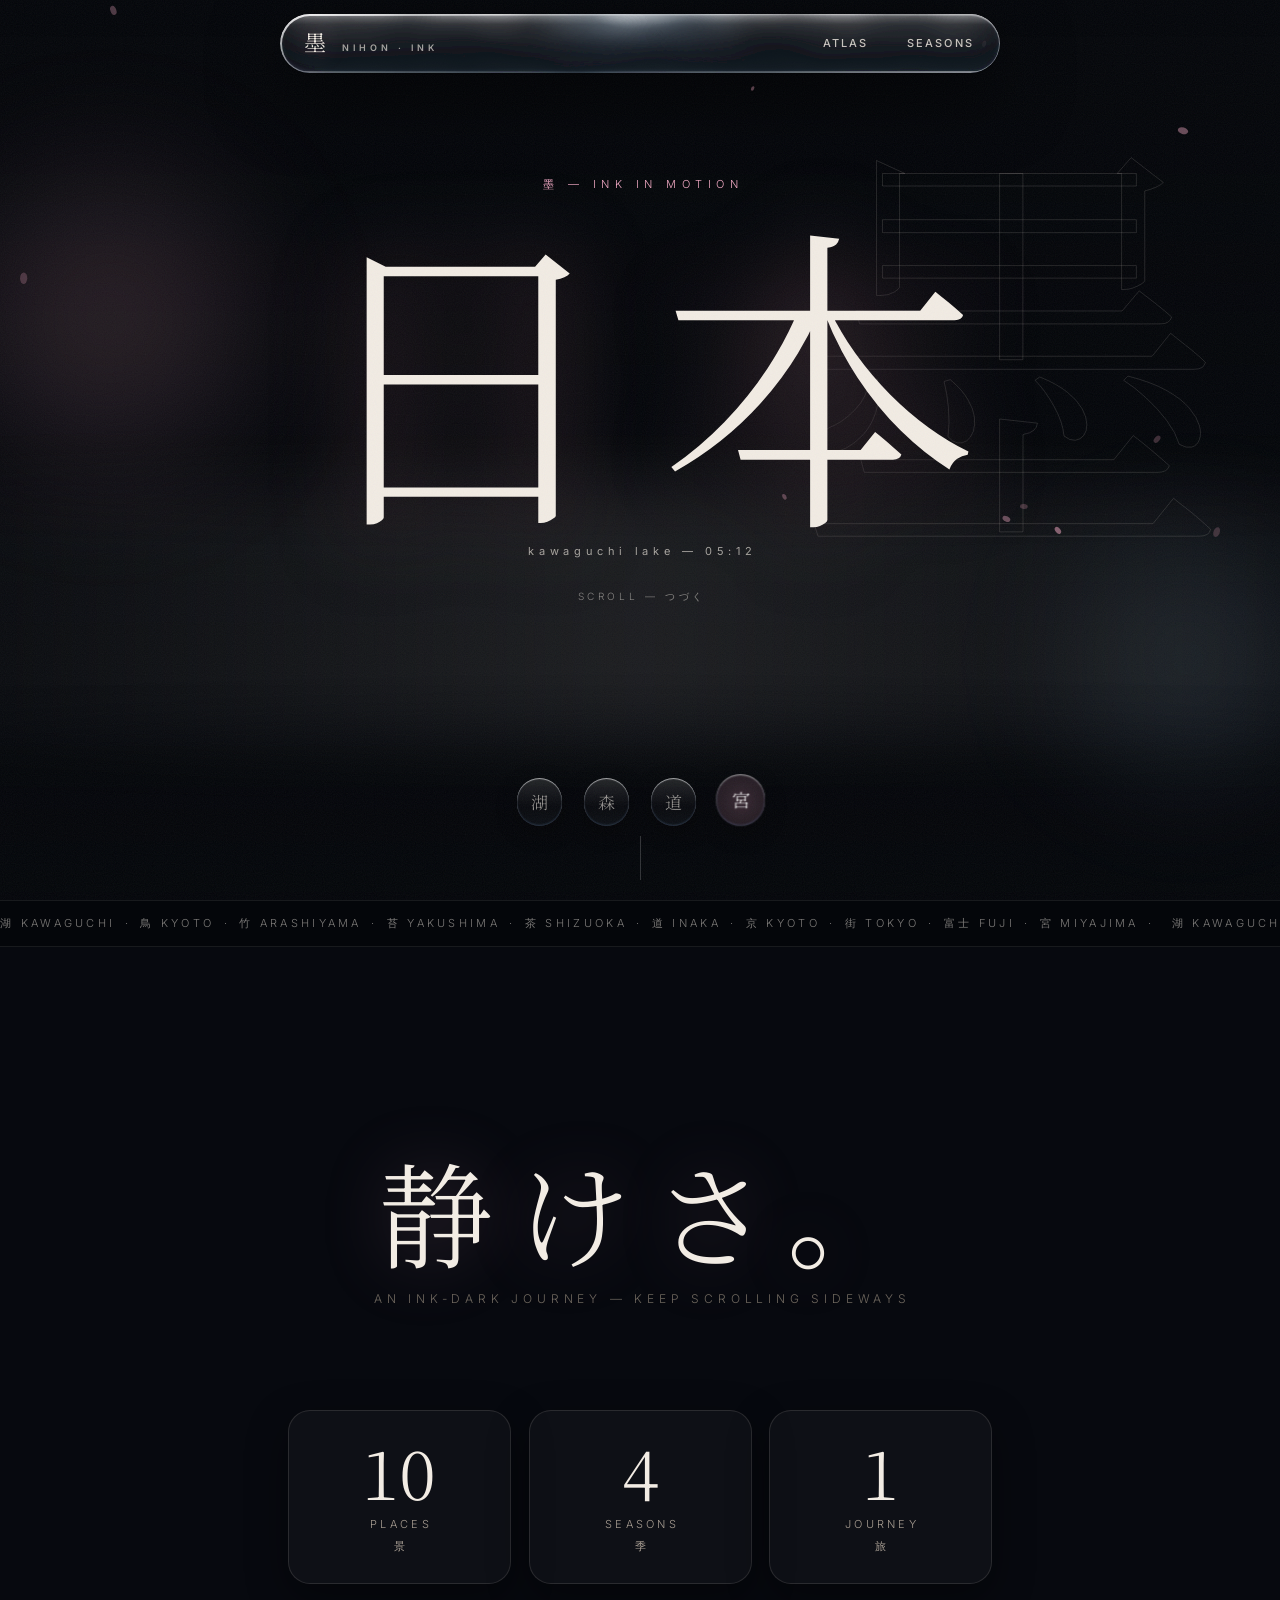
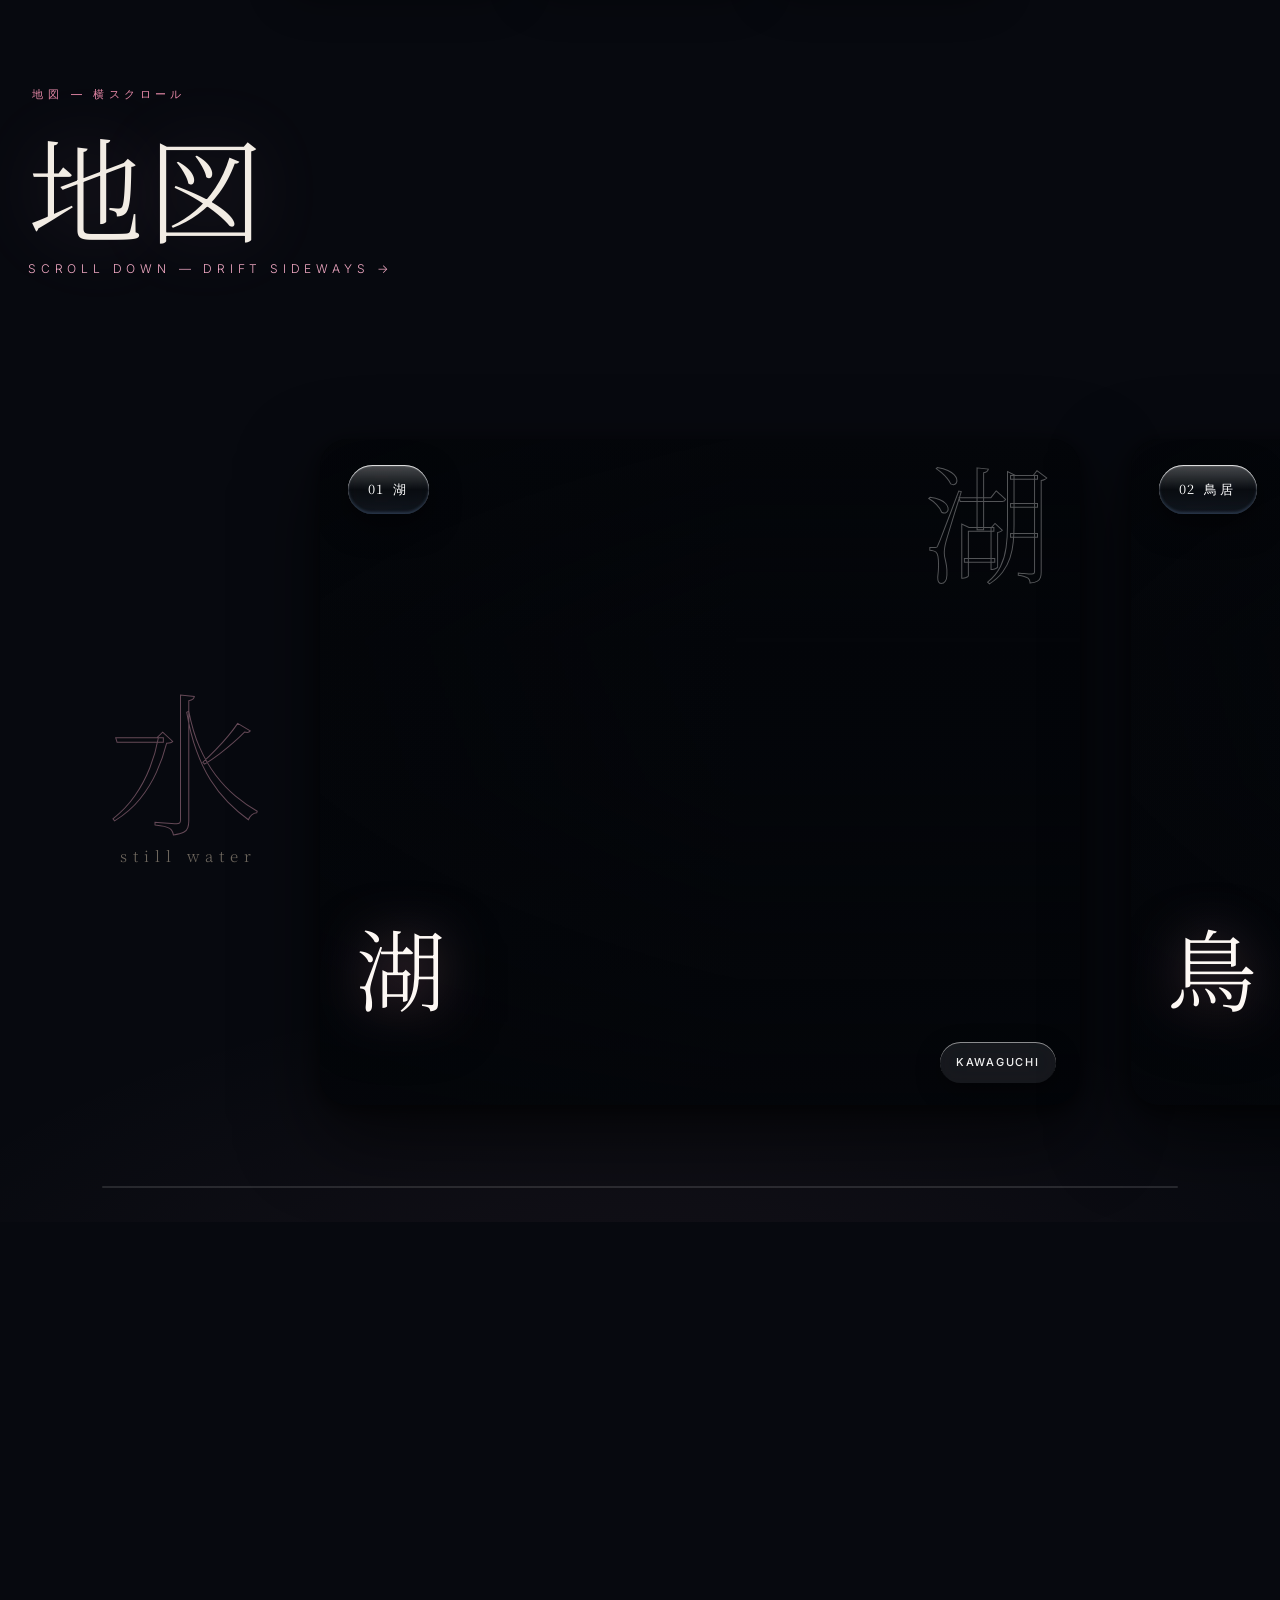
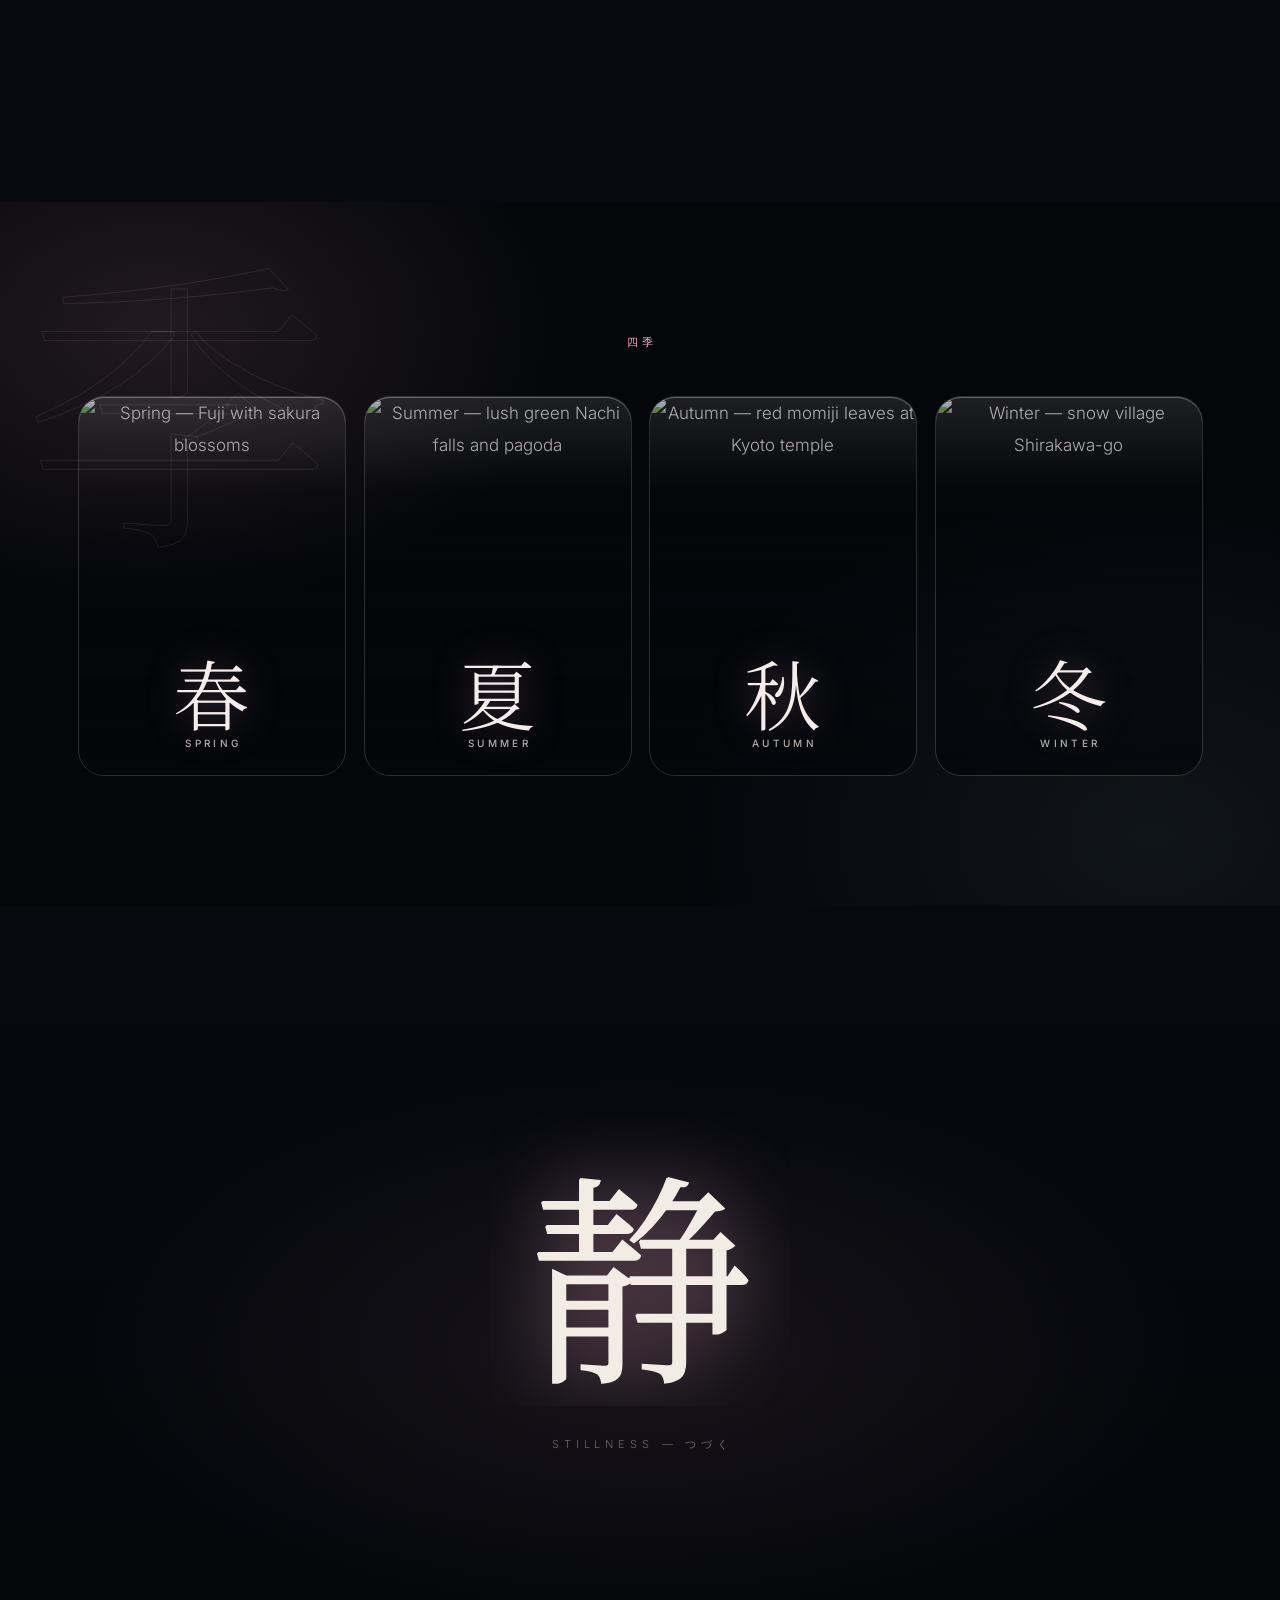
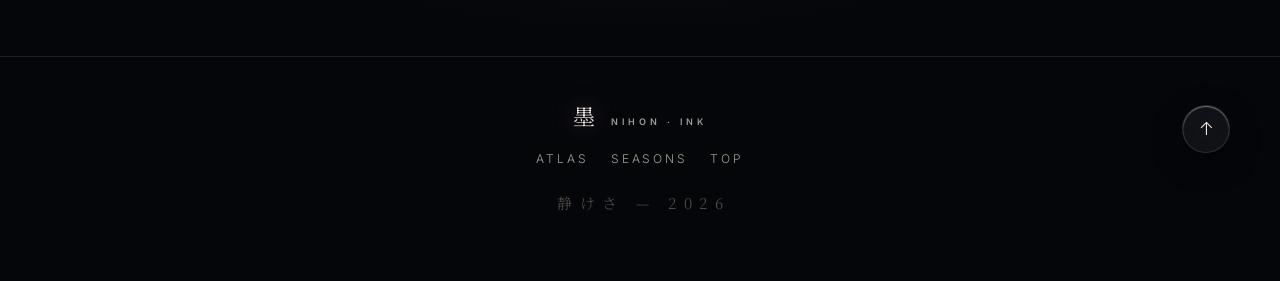
==== commit ef526924: "NIHON INK: dark cinematic world, WebGL ink hero, horizontal atlas journey, SVG water lens, self-draw" ====
--- a/solo/index.html
+++ b/solo/index.html
@@ -3,28 +3,35 @@
 <head>
     <meta charset="UTF-8">
     <meta name="viewport" content="width=device-width, initial-scale=1.0, viewport-fit=cover">
-    <meta name="description" content="NIHON — a quiet 3D walk through lake, mountain, road, forest and sakura.">
-    <meta name="theme-color" content="#1a2233">
-    <meta name="color-scheme" content="light">
-    <meta property="og:title" content="NIHON 日本 — Stillness in 3D">
-    <meta property="og:description" content="A quiet scroll through lake, bamboo, road, and sakura — now in depth.">
+    <meta name="description" content="NIHON: INK — a dark cinematic drift through lake, mountain, road, forest and sakura.">
+    <meta name="theme-color" content="#07090f">
+    <meta name="color-scheme" content="dark">
+    <meta property="og:title" content="NIHON 墨 — Ink in Motion">
+    <meta property="og:description" content="A dark scroll through lake, bamboo, road, and sakura — a living painting.">
     <meta property="og:type" content="website">
     <meta property="og:image" content="https://images.unsplash.com/photo-1578134260566-d4083893996a?auto=format&fit=crop&w=1200&q=80">
-    <link rel="icon" href="data:image/svg+xml,%3Csvg xmlns='http://www.w3.org/2000/svg' viewBox='0 0 100 100'%3E%3Ctext y='.9em' font-size='90'%3E%E6%97%A5%3C/text%3E%3C/svg%3E">
+    <link rel="icon" href="data:image/svg+xml,%3Csvg xmlns='http://www.w3.org/2000/svg' viewBox='0 0 100 100'%3E%3Ctext y='.9em' font-size='90'%3E%E5%A2%A8%3C/text%3E%3C/svg%3E">
     <link rel="preload" as="image" href="https://images.unsplash.com/photo-1578134260566-d4083893996a?auto=format&fit=crop&w=2400&q=80" fetchpriority="high">
-    <title>NIHON 日本 — Stillness in 3D</title>
+    <title>NIHON 墨 — Ink in Motion</title>
     <link rel="preconnect" href="https://fonts.googleapis.com">
     <link rel="preconnect" href="https://fonts.gstatic.com" crossorigin>
     <link href="https://fonts.googleapis.com/css2?family=Inter:wght@300;400;500;600&family=Noto+Serif+JP:wght@300;400;500;600&display=swap" rel="stylesheet">
     <link rel="stylesheet" href="styles.css">
+    <script type="importmap">
+    { "imports": { "three": "https://unpkg.com/three@0.160.0/build/three.module.js" } }
+    </script>
 </head>
 <body>
-    <div id="loader" aria-hidden="true"><span class="loader-kanji">日</span><span class="loader-bar"><span></span></span></div>
+    <div id="loader" aria-hidden="true"><span class="loader-kanji">墨</span><span class="loader-bar"><span></span></span></div>
     <svg width="0" height="0" style="position:absolute" aria-hidden="true" focusable="false">
         <defs>
-            <filter id="lg-water" x="-20%" y="-20%" width="140%" height="140%">
-                <feTurbulence type="fractalNoise" baseFrequency="0.015 0.032" numOctaves="2" seed="7" result="n"></feTurbulence>
-                <feDisplacementMap in="SourceGraphic" in2="n" scale="28" xChannelSelector="R" yChannelSelector="G"></feDisplacementMap>
+            <filter id="lens" x="-20%" y="-20%" width="140%" height="140%">
+                <feTurbulence type="fractalNoise" baseFrequency="0.012 0.02" numOctaves="2" seed="4" result="n"></feTurbulence>
+                <feDisplacementMap in="SourceGraphic" in2="n" scale="24" xChannelSelector="R" yChannelSelector="G"></feDisplacementMap>
+            </filter>
+            <filter id="lens-soft" x="-20%" y="-20%" width="140%" height="140%">
+                <feTurbulence type="fractalNoise" baseFrequency="0.02 0.03" numOctaves="2" seed="9" result="n"></feTurbulence>
+                <feDisplacementMap in="SourceGraphic" in2="n" scale="12" xChannelSelector="R" yChannelSelector="G"></feDisplacementMap>
             </filter>
         </defs>
     </svg>
@@ -35,7 +42,8 @@
 
     <header class="nav" id="nav">
         <div class="wrap nav-in">
-            <a class="brand magnetic" href="#top"><span class="jp">日本</span><span class="rom">NIHON</span></a>
+            <span class="nav-lens" aria-hidden="true"></span>
+            <a class="brand magnetic" href="#top"><span class="jp">墨</span><span class="rom">NIHON · INK</span></a>
             <nav class="menu" aria-label="Sections">
                 <a class="magnetic" href="#atlas">Atlas</a>
                 <a class="magnetic" href="#seasons">Seasons</a>
@@ -45,12 +53,15 @@
 
     <section class="hero" id="top">
         <div class="hero-still" data-depth="18" aria-hidden="true"><img src="https://images.unsplash.com/photo-1578134260566-d4083893996a?auto=format&fit=crop&w=2400&q=80" srcset="https://images.unsplash.com/photo-1578134260566-d4083893996a?auto=format&fit=crop&w=1200&q=70 1200w, https://images.unsplash.com/photo-1578134260566-d4083893996a?auto=format&fit=crop&w=2400&q=80 2400w" sizes="100vw" alt="" fetchpriority="high" decoding="async"></div>
+        <canvas id="ink" aria-hidden="true"></canvas>
         <div class="hero-shade" aria-hidden="true"></div>
+        <span class="ghostword gw-hero" data-depth="60" aria-hidden="true">墨</span>
         <div class="orb orb-a" data-depth="46" aria-hidden="true"></div>
         <div class="orb orb-b" data-depth="70" aria-hidden="true"></div>
         <div class="mist m1" aria-hidden="true"></div>
         <canvas id="petals" aria-hidden="true"></canvas>
         <div class="wrap hero-in">
+            <p class="hero-eyebrow">墨 — ink in motion</p>
             <div class="hero-3d">
                 <h1 class="nippon">日本</h1>
             </div>
@@ -71,14 +82,14 @@
     <div class="marquee" aria-hidden="true">
         <div class="track">
             <span>湖 Kawaguchi&ensp;·&ensp;鳥 Kyoto&ensp;·&ensp;竹 Arashiyama&ensp;·&ensp;苔 Yakushima&ensp;·&ensp;茶 Shizuoka&ensp;·&ensp;道 Inaka&ensp;·&ensp;京 Kyoto&ensp;·&ensp;街 Tokyo&ensp;·&ensp;富士 Fuji&ensp;·&ensp;宮 Miyajima&ensp;·&ensp;</span>
-            <span>湖 Kawaguchi&ensp;·&ensp;鳥 Kyoto&ensp;·&ensp;竹 Arashiyama&ensp;·&ensp;苔 Yakushima&ensp;·&ensp;茶 Shizuoka&ensp;·&ensp;道 Inaka&ensp;·&ensp;京 Kyoto&ensp;·&ensp;街 Tokyo&ensp;·&ensp;富士 Fuji&ensp;·&ensp;宮 Miyajima&ensp;·&ensp;</span>
+            <span>湖 Kawaguchi&ensp;·&ensp;鳥 Kyoto&ensp;·&ensp;竹 Arashiyama&ensp;·&ensp;竹 Arashiyama&ensp;·&ensp;茶 Shizuoka&ensp;·&ensp;道 Inaka&ensp;·&ensp;京 Kyoto&ensp;·&ensp;街 Tokyo&ensp;·&ensp;富士 Fuji&ensp;·&ensp;宮 Miyajima&ensp;·&ensp;</span>
         </div>
     </div>
 
     <main>
         <section class="preface-sec">
             <p class="preface reveal">静けさ。</p>
-            <p class="preface-sub reveal" style="--d:.15s">stillness, in three dimensions</p>
+            <p class="preface-sub reveal" style="--d:.15s">an ink-dark journey — keep scrolling sideways</p>
         </section>
 
         <section class="stats wrap" aria-label="Journey numbers">
@@ -89,165 +100,139 @@
 
         <section class="atlas-head wrap" id="atlas">
             <div class="reveal">
-                <p class="eyebrow-light">地図 — 10</p>
+                <p class="eyebrow-light">地図 — 横スクロール</p>
                 <h2>地図</h2>
-            </div>
-        </section>
-
-        <section class="atlas">
-            <p class="chapter reveal">水 — still water</p>
-            <article class="place tilt reveal" id="p-lake" style="--d:.05s">
-                <figure>
-                    <img class="layer-back" src="https://images.unsplash.com/photo-1649583693539-f36f908da137?auto=format&fit=crop&w=1600&q=80" alt="Mount Fuji over Lake Kawaguchi at dawn" loading="lazy" decoding="async">
-                    <div class="scrim"></div>
-                    <span class="glare" aria-hidden="true"></span>
-                    <span class="kanji-ghost" aria-hidden="true">湖</span>
-                    <p class="badge"><span>01</span> 湖</p>
-                    <div class="words reveal">
-                        <h2>湖</h2>
-                    </div>
-                    <figcaption><span class="chip">Kawaguchi</span></figcaption>
-                </figure>
-            </article>
-
-            <article class="place slim tilt reveal" id="p-torii" style="--d:.1s">
-                <figure>
-                    <img class="layer-back" src="https://images.unsplash.com/photo-1528360983277-13d401cdc186?auto=format&fit=crop&w=1600&q=80" alt="Fushimi Inari torii gates in Kyoto" loading="lazy" decoding="async">
-                    <div class="scrim"></div>
-                    <span class="glare" aria-hidden="true"></span>
-                    <span class="kanji-ghost" aria-hidden="true">鳥</span>
-                    <p class="badge"><span>02</span> 鳥居</p>
-                    <div class="words reveal">
-                        <h2>鳥</h2>
-                    </div>
-                    <figcaption><span class="chip">Kyoto</span></figcaption>
-                </figure>
-            </article>
-
-            <p class="ma reveal">間 — pause, breathe</p>
-
-            <p class="chapter reveal">森 — deep green</p>
-            <article class="place tilt reveal" id="p-forest" style="--d:.05s">
-                <figure>
-                    <img class="layer-back" src="https://images.unsplash.com/photo-1702564492961-3643703480c2?auto=format&fit=crop&w=1600&q=80" alt="Arashiyama bamboo grove in Kyoto" loading="lazy" decoding="async">
-                    <div class="scrim"></div>
-                    <span class="glare" aria-hidden="true"></span>
-                    <span class="kanji-ghost" aria-hidden="true">竹</span>
-                    <p class="badge"><span>03</span> 竹</p>
-                    <div class="words reveal">
-                        <h2>竹</h2>
-                    </div>
-                    <figcaption><span class="chip">Arashiyama</span></figcaption>
-                </figure>
-            </article>
-
-            <article class="place slim tilt reveal" id="p-moss" style="--d:.1s">
-                <figure>
-                    <img class="layer-back" src="https://images.unsplash.com/photo-1502082553048-f009c37129b9?auto=format&fit=crop&w=1600&q=80" alt="Quiet green forest light" loading="lazy" decoding="async">
-                    <div class="scrim"></div>
-                    <span class="glare" aria-hidden="true"></span>
-                    <span class="kanji-ghost" aria-hidden="true">苔</span>
-                    <p class="badge"><span>04</span> 苔</p>
-                    <div class="words reveal">
-                        <h2>苔</h2>
-                    </div>
-                    <figcaption><span class="chip">Yakushima</span></figcaption>
-                </figure>
-            </article>
-
-            <p class="ma reveal">静 — only wind</p>
-
-            <p class="chapter reveal">里 — village road</p>
-            <article class="place slim tilt reveal" id="p-tea" style="--d:.05s">
-                <figure>
-                    <img class="layer-back" src="https://images.unsplash.com/photo-1582793988951-9aed5509eb97?auto=format&fit=crop&w=1600&q=80" alt="Green tea fields in Shizuoka" loading="lazy" decoding="async">
-                    <div class="scrim"></div>
-                    <span class="glare" aria-hidden="true"></span>
-                    <span class="kanji-ghost" aria-hidden="true">茶</span>
-                    <p class="badge"><span>05</span> 茶</p>
-                    <div class="words reveal">
-                        <h2>茶</h2>
-                    </div>
-                    <figcaption><span class="chip">Shizuoka</span></figcaption>
-                </figure>
-            </article>
-
-            <article class="place tilt reveal" id="p-road" style="--d:.1s">
-                <figure>
-                    <img class="layer-back" src="https://images.unsplash.com/photo-1505069190533-da1c9af13346?auto=format&fit=crop&w=1600&q=80" alt="Country road with Mount Fuji ahead" loading="lazy" decoding="async">
-                    <div class="scrim"></div>
-                    <span class="glare" aria-hidden="true"></span>
-                    <span class="kanji-ghost" aria-hidden="true">道</span>
-                    <p class="badge"><span>06</span> 道</p>
-                    <div class="words reveal">
-                        <h2>道</h2>
-                    </div>
-                    <figcaption><span class="chip">Inaka</span></figcaption>
-                </figure>
-            </article>
-
-            <article class="place slim tilt reveal" id="p-kyo" style="--d:.05s">
-                <figure>
-                    <img class="layer-back" src="https://images.unsplash.com/photo-1493976040374-85c8e12f0c0e?auto=format&fit=crop&w=1600&q=80" alt="Old Kyoto temple street in the morning" loading="lazy" decoding="async">
-                    <div class="scrim"></div>
-                    <span class="glare" aria-hidden="true"></span>
-                    <span class="kanji-ghost" aria-hidden="true">京</span>
-                    <p class="badge"><span>07</span> 京</p>
-                    <div class="words reveal">
-                        <h2>京</h2>
-                    </div>
-                    <figcaption><span class="chip">Kyoto</span></figcaption>
-                </figure>
-            </article>
-
-            <article class="place slim tilt reveal" id="p-machi" style="--d:.1s">
-                <figure>
-                    <img class="layer-back" src="https://images.unsplash.com/photo-1480796927426-f609979314bd?auto=format&fit=crop&w=1600&q=80" alt="Soft Tokyo skyline fading into dusk haze" loading="lazy" decoding="async">
-                    <div class="scrim"></div>
-                    <span class="glare" aria-hidden="true"></span>
-                    <span class="kanji-ghost" aria-hidden="true">街</span>
-                    <p class="badge"><span>08</span> 街</p>
-                    <div class="words reveal">
-                        <h2>街</h2>
-                    </div>
-                    <figcaption><span class="chip">Tokyo</span></figcaption>
-                </figure>
-            </article>
-
-            <p class="ma reveal">桜 — one week a year</p>
-
-            <p class="chapter reveal">心 — spirit</p>
-            <article class="place tilt reveal" id="p-fuji" style="--d:.05s">
-                <figure>
-                    <img class="layer-back" src="https://images.unsplash.com/photo-1545569341-9eb8b30979d9?auto=format&fit=crop&w=1600&q=80" alt="Chureito pagoda with Mount Fuji and sakura" loading="lazy" decoding="async">
-                    <div class="scrim"></div>
-                    <span class="glare" aria-hidden="true"></span>
-                    <span class="kanji-ghost" aria-hidden="true">富士</span>
-                    <p class="badge"><span>09</span> 富士</p>
-                    <div class="words reveal">
-                        <h2>富士</h2>
-                    </div>
-                    <figcaption><span class="chip">Fuji</span></figcaption>
-                </figure>
-            </article>
-
-            <article class="place slim tilt reveal" id="p-miyajima" style="--d:.1s">
-                <figure>
-                    <img class="layer-back" src="https://images.unsplash.com/photo-1522383225653-ed111181a951?auto=format&fit=crop&w=1600&q=80" alt="Floating torii gate at Miyajima in calm water" loading="lazy" decoding="async">
-                    <div class="scrim"></div>
-                    <span class="glare" aria-hidden="true"></span>
-                    <span class="kanji-ghost" aria-hidden="true">宮</span>
-                    <p class="badge"><span>10</span> 宮島</p>
-                    <div class="words reveal">
-                        <h2>宮</h2>
-                    </div>
-                    <figcaption><span class="chip">Miyajima</span></figcaption>
-                </figure>
-            </article>
+                <p class="atlas-hint">scroll down — drift sideways →</p>
+            </div>
+        </section>
+
+        <section class="journey" id="journey" aria-label="Atlas journey">
+            <div class="journey-pin">
+                <span class="ghostword gw-journey" aria-hidden="true">旅</span>
+                <div class="journey-track">
+                    <p class="jphase"><span>水</span>still water</p>
+                    <article class="place tilt" id="p-lake">
+                        <figure>
+                            <img class="layer-back" src="https://images.unsplash.com/photo-1649583693539-f36f908da137?auto=format&fit=crop&w=1600&q=80" alt="Mount Fuji over Lake Kawaguchi at dawn" loading="lazy" decoding="async">
+                            <div class="scrim"></div>
+                            <span class="glare" aria-hidden="true"></span>
+                            <span class="kanji-ghost" aria-hidden="true">湖</span>
+                            <p class="badge"><span>01</span> 湖</p>
+                            <div class="words"><h2>湖</h2></div>
+                            <figcaption><span class="chip">Kawaguchi</span></figcaption>
+                        </figure>
+                    </article>
+                    <article class="place slim tilt" id="p-torii">
+                        <figure>
+                            <img class="layer-back" src="https://images.unsplash.com/photo-1528360983277-13d401cdc186?auto=format&fit=crop&w=1600&q=80" alt="Fushimi Inari torii gates in Kyoto" loading="lazy" decoding="async">
+                            <div class="scrim"></div>
+                            <span class="glare" aria-hidden="true"></span>
+                            <span class="kanji-ghost" aria-hidden="true">鳥</span>
+                            <p class="badge"><span>02</span> 鳥居</p>
+                            <div class="words"><h2>鳥</h2></div>
+                            <figcaption><span class="chip">Kyoto</span></figcaption>
+                        </figure>
+                    </article>
+                    <p class="jphase"><span>森</span>deep green</p>
+                    <article class="place tilt" id="p-forest">
+                        <figure>
+                            <img class="layer-back" src="https://images.unsplash.com/photo-1702564492961-3643703480c2?auto=format&fit=crop&w=1600&q=80" alt="Arashiyama bamboo grove in Kyoto" loading="lazy" decoding="async">
+                            <div class="scrim"></div>
+                            <span class="glare" aria-hidden="true"></span>
+                            <span class="kanji-ghost" aria-hidden="true">竹</span>
+                            <p class="badge"><span>03</span> 竹</p>
+                            <div class="words"><h2>竹</h2></div>
+                            <figcaption><span class="chip">Arashiyama</span></figcaption>
+                        </figure>
+                    </article>
+                    <article class="place slim tilt" id="p-moss">
+                        <figure>
+                            <img class="layer-back" src="https://images.unsplash.com/photo-1502082553048-f009c37129b9?auto=format&fit=crop&w=1600&q=80" alt="Quiet green forest light" loading="lazy" decoding="async">
+                            <div class="scrim"></div>
+                            <span class="glare" aria-hidden="true"></span>
+                            <span class="kanji-ghost" aria-hidden="true">苔</span>
+                            <p class="badge"><span>04</span> 苔</p>
+                            <div class="words"><h2>苔</h2></div>
+                            <figcaption><span class="chip">Yakushima</span></figcaption>
+                        </figure>
+                    </article>
+                    <p class="jphase"><span>里</span>village road</p>
+                    <article class="place slim tilt" id="p-tea">
+                        <figure>
+                            <img class="layer-back" src="https://images.unsplash.com/photo-1582793988951-9aed5509eb97?auto=format&fit=crop&w=1600&q=80" alt="Green tea fields in Shizuoka" loading="lazy" decoding="async">
+                            <div class="scrim"></div>
+                            <span class="glare" aria-hidden="true"></span>
+                            <span class="kanji-ghost" aria-hidden="true">茶</span>
+                            <p class="badge"><span>05</span> 茶</p>
+                            <div class="words"><h2>茶</h2></div>
+                            <figcaption><span class="chip">Shizuoka</span></figcaption>
+                        </figure>
+                    </article>
+                    <article class="place tilt" id="p-road">
+                        <figure>
+                            <img class="layer-back" src="https://images.unsplash.com/photo-1505069190533-da1c9af13346?auto=format&fit=crop&w=1600&q=80" alt="Country road with Mount Fuji ahead" loading="lazy" decoding="async">
+                            <div class="scrim"></div>
+                            <span class="glare" aria-hidden="true"></span>
+                            <span class="kanji-ghost" aria-hidden="true">道</span>
+                            <p class="badge"><span>06</span> 道</p>
+                            <div class="words"><h2>道</h2></div>
+                            <figcaption><span class="chip">Inaka</span></figcaption>
+                        </figure>
+                    </article>
+                    <article class="place slim tilt" id="p-kyo">
+                        <figure>
+                            <img class="layer-back" src="https://images.unsplash.com/photo-1493976040374-85c8e12f0c0e?auto=format&fit=crop&w=1600&q=80" alt="Old Kyoto temple street in the morning" loading="lazy" decoding="async">
+                            <div class="scrim"></div>
+                            <span class="glare" aria-hidden="true"></span>
+                            <span class="kanji-ghost" aria-hidden="true">京</span>
+                            <p class="badge"><span>07</span> 京</p>
+                            <div class="words"><h2>京</h2></div>
+                            <figcaption><span class="chip">Kyoto</span></figcaption>
+                        </figure>
+                    </article>
+                    <article class="place slim tilt" id="p-machi">
+                        <figure>
+                            <img class="layer-back" src="https://images.unsplash.com/photo-1480796927426-f609979314bd?auto=format&fit=crop&w=1600&q=80" alt="Soft Tokyo skyline fading into dusk haze" loading="lazy" decoding="async">
+                            <div class="scrim"></div>
+                            <span class="glare" aria-hidden="true"></span>
+                            <span class="kanji-ghost" aria-hidden="true">街</span>
+                            <p class="badge"><span>08</span> 街</p>
+                            <div class="words"><h2>街</h2></div>
+                            <figcaption><span class="chip">Tokyo</span></figcaption>
+                        </figure>
+                    </article>
+                    <p class="jphase"><span>心</span>spirit</p>
+                    <article class="place tilt" id="p-fuji">
+                        <figure>
+                            <img class="layer-back" src="https://images.unsplash.com/photo-1545569341-9eb8b30979d9?auto=format&fit=crop&w=1600&q=80" alt="Chureito pagoda with Mount Fuji and sakura" loading="lazy" decoding="async">
+                            <div class="scrim"></div>
+                            <span class="glare" aria-hidden="true"></span>
+                            <span class="kanji-ghost" aria-hidden="true">富士</span>
+                            <p class="badge"><span>09</span> 富士</p>
+                            <div class="words"><h2>富士</h2></div>
+                            <figcaption><span class="chip">Fuji</span></figcaption>
+                        </figure>
+                    </article>
+                    <article class="place slim tilt" id="p-miyajima">
+                        <figure>
+                            <img class="layer-back" src="https://images.unsplash.com/photo-1522383225653-ed111181a951?auto=format&fit=crop&w=1600&q=80" alt="Floating torii gate at Miyajima in calm water" loading="lazy" decoding="async">
+                            <div class="scrim"></div>
+                            <span class="glare" aria-hidden="true"></span>
+                            <span class="kanji-ghost" aria-hidden="true">宮</span>
+                            <p class="badge"><span>10</span> 宮島</p>
+                            <div class="words"><h2>宮</h2></div>
+                            <figcaption><span class="chip">Miyajima</span></figcaption>
+                        </figure>
+                    </article>
+                    <p class="jphase jphase-end"><span>桜</span>one week a year</p>
+                </div>
+                <div class="journey-bar" aria-hidden="true"><span id="jprog"></span></div>
+            </div>
         </section>
 
         <section class="seasons" id="seasons">
             <div class="seasons-glow" aria-hidden="true"></div>
+            <span class="ghostword gw-seasons" aria-hidden="true">季</span>
             <div class="wrap">
                 <p class="eyebrow reveal">四季</p>
                 <div class="season-min reveal" style="--d:.1s">
@@ -261,7 +246,9 @@
 
         <section class="closing">
             <div class="wrap narrow reveal">
-                <p class="kanji-lg">静</p>
+                <svg class="kanji-draw" viewBox="0 0 200 200" role="img" aria-label="Stillness">
+                    <text x="50%" y="54%" text-anchor="middle" dominant-baseline="central">静</text>
+                </svg>
                 <p class="closing-sub">stillness — つづく</p>
             </div>
         </section>
@@ -269,7 +256,7 @@
 
     <footer id="colophon">
         <div class="wrap foot-in">
-            <a class="brand foot-brand magnetic" href="#top"><span class="jp">日本</span><span class="rom">NIHON</span></a>
+            <a class="brand foot-brand magnetic" href="#top"><span class="jp">墨</span><span class="rom">NIHON · INK</span></a>
             <nav class="foot-nav" aria-label="Footer">
                 <a href="#atlas">Atlas</a>
                 <a href="#seasons">Seasons</a>
@@ -281,6 +268,7 @@
     </footer>
 
     <script src="lenis.min.js"></script>
+    <script type="module" src="ink.js"></script>
     <script src="app.js"></script>
 </body>
 </html>
--- a/solo/styles.css
+++ b/solo/styles.css
@@ -1,34 +1,28 @@
 :root {
-    --paper: #f5efe9;
-    --paper-2: #eee2da;
-    --ink: #2b2626;
-    --soft: #7a6f6d;
-    --muted: #a89e9c;
-    --line: rgba(43, 38, 38, 0.1);
+    --paper: #07090f;
+    --paper-2: #0c0f16;
+    --ink: #f2ece4;
+    --soft: #a79d92;
+    --muted: #6e675e;
+    --line: rgba(242, 236, 228, 0.12);
     --moss-bright: #8ba182;
     --washi: #faf5ef;
-    --deep: #211c1e;
+    --deep: #04060a;
     --kin: #c9a86a;
-    --sakura: #e9aeb9;
-    --sakura-deep: #c98a96;
-    --shadow-lg: 0 30px 80px rgba(16, 21, 16, 0.28), 0 4px 18px rgba(16, 21, 16, 0.18);
+    --sakura: #f2a9c4;
+    --sakura-deep: #e98aa9;
+    --aqua: #b4dcff;
+    --shadow-lg: 0 30px 80px rgba(0, 0, 0, 0.6), 0 4px 18px rgba(0, 0, 0, 0.5);
     --expo: cubic-bezier(0.22, 1, 0.36, 1);
     --serif: "Noto Serif JP", "Hiragino Mincho ProN", serif;
     --sans: "Inter", -apple-system, "Segoe UI", Arial, sans-serif;
-    /* liquid glass tokens — 100% water, real depth */
-    --glass-blur: blur(14px) saturate(1.4);
+    --glass-blur: blur(16px) saturate(1.5);
     --glass-blur-sm: blur(10px) saturate(1.3);
-    --glass-edge: rgba(255, 255, 255, 0.5);
-    --glass-hi: rgba(255, 255, 255, 0.8);
-    --glass-lo: rgba(255, 255, 255, 0.08);
     --mx: 50%;
-    --my: 18%;
     --gi: 1;
     --rx: 0deg;
     --ry: 0deg;
     --press: 0;
-    --spring: cubic-bezier(0.34, 1.8, 0.64, 1);
-    /* 3D card tokens */
     --gx: 50%;
     --gy: 30%;
     --hx: 0deg;
@@ -36,7 +30,6 @@
     --d: 0s;
 }
 @property --mx { syntax: "<percentage>"; inherits: true; initial-value: 50%; }
-@property --my { syntax: "<percentage>"; inherits: true; initial-value: 18%; }
 @property --gi { syntax: "<number>"; inherits: true; initial-value: 1; }
 
 * { box-sizing: border-box; }
@@ -55,42 +48,44 @@
     text-rendering: optimizeLegibility;
     overflow-x: hidden;
 }
-::selection { background: var(--sakura); color: #fff; }
+::selection { background: var(--sakura); color: #1a0e14; }
 h1, h2, h3 { font-family: var(--serif); font-weight: 300; line-height: 1.15; margin: 0; text-wrap: balance; letter-spacing: 0.02em; }
 p { text-wrap: pretty; }
 img { user-select: none; display: block; opacity: 0; transition: opacity 0.9s ease; }
 img.ok { opacity: 1; }
 a { transition: color 0.4s var(--expo), opacity 0.4s var(--expo), background 0.4s var(--expo), transform 0.4s var(--expo), border-color 0.4s; }
-a:focus-visible, button:focus-visible { outline: 2px solid var(--moss-bright); outline-offset: 4px; border-radius: 4px; }
+a:focus-visible, button:focus-visible { outline: 2px solid var(--sakura); outline-offset: 4px; border-radius: 4px; }
 button { font: inherit; }
 .wrap { max-width: 1180px; margin: 0 auto; padding: 0 28px; }
 .wrap.narrow { max-width: 700px; }
-.skip { position: fixed; top: -60px; left: 16px; z-index: 300; background: var(--ink); color: var(--washi); font-size: 13px; letter-spacing: 0.08em; text-decoration: none; padding: 10px 18px; border-radius: 999px; transition: top 0.3s var(--expo); }
+.skip { position: fixed; top: -60px; left: 16px; z-index: 300; background: var(--ink); color: var(--deep); font-size: 13px; letter-spacing: 0.08em; text-decoration: none; padding: 10px 18px; border-radius: 999px; transition: top 0.3s var(--expo); }
 .skip:focus-visible { top: 12px; }
 section[id], article[id] { scroll-margin-top: 90px; }
 
-/* loader */
-#loader { position: fixed; inset: 0; z-index: 400; display: flex; flex-direction: column; gap: 18px; align-items: center; justify-content: center; background: #1a2233; color: var(--washi); transition: opacity 0.7s var(--expo), visibility 0.7s; }
+/* loader — ink */
+#loader { position: fixed; inset: 0; z-index: 400; display: flex; flex-direction: column; gap: 18px; align-items: center; justify-content: center; background: var(--deep); color: var(--ink); transition: opacity 0.7s var(--expo), visibility 0.7s; }
 #loader.done { opacity: 0; visibility: hidden; }
-.loader-kanji { font-family: var(--serif); font-size: clamp(64px, 12vw, 110px); animation: breatheHint 1.6s ease-in-out infinite; }
-.loader-bar { width: 148px; height: 2px; border-radius: 2px; background: rgba(250,245,239,0.18); overflow: hidden; }
+.loader-kanji { font-family: var(--serif); font-size: clamp(64px, 12vw, 110px); text-shadow: 0 0 60px rgba(242,169,196,0.35); animation: breatheHint 1.6s ease-in-out infinite; }
+.loader-bar { width: 148px; height: 2px; border-radius: 2px; background: rgba(242,236,228,0.14); overflow: hidden; }
 .loader-bar span { display: block; height: 100%; width: 40%; border-radius: inherit; background: linear-gradient(90deg, var(--sakura), var(--kin)); animation: loadslide 1.1s var(--expo) infinite; }
 @keyframes loadslide { 0% { transform: translateX(-110%); } 100% { transform: translateX(380%); } }
 
-/* progress + grain */
 #progress { position: fixed; top: 0; left: 0; right: 0; height: 3px; z-index: 120; background: linear-gradient(90deg, var(--sakura), var(--kin)); transform-origin: 0 50%; transform: scaleX(0); }
-#grain { position: fixed; inset: 0; z-index: 90; pointer-events: none; opacity: 0.05;
+#grain { position: fixed; inset: 0; z-index: 90; pointer-events: none; opacity: 0.06;
     background-image: url("data:image/svg+xml,%3Csvg xmlns='http://www.w3.org/2000/svg' width='160' height='160'%3E%3Cfilter id='n'%3E%3CfeTurbulence type='fractalNoise' baseFrequency='0.9' numOctaves='2'/%3E%3C/filter%3E%3Crect width='160' height='160' filter='url(%23n)' opacity='1'/%3E%3C/svg%3E");
 }
 
-/* reveal — staggered */
 .reveal { opacity: 0; transform: translateY(28px); transition: opacity 1s var(--expo), transform 1s var(--expo); transition-delay: var(--d, 0s); will-change: opacity, transform; }
 .reveal.in { opacity: 1; transform: none; }
-
-/* magnetic */
 .magnetic { transition: translate 0.45s var(--expo); will-change: translate; }
 
-/* nav — true liquid glass pill */
+/* ghost kanji drifting behind scenes */
+.ghostword { position: absolute; font-family: var(--serif); font-weight: 300; line-height: 1; color: transparent; -webkit-text-stroke: 1px rgba(242, 236, 228, 0.13); pointer-events: none; user-select: none; will-change: translate; }
+.gw-hero { z-index: 2; right: 4vw; top: 12vh; font-size: clamp(200px, 34vw, 480px); }
+.gw-journey { z-index: 0; left: 50%; top: 50%; translate: -50% -50%; font-size: clamp(280px, 44vw, 620px); -webkit-text-stroke-color: rgba(242, 236, 228, 0.08); }
+.gw-seasons { z-index: 0; left: 2vw; top: 4vh; font-size: clamp(160px, 24vw, 340px); -webkit-text-stroke-color: rgba(242, 169, 196, 0.12); }
+
+/* nav — water-drop lens */
 .nav { position: fixed; inset: 14px 0 auto 0; z-index: 100; perspective: 900px; transition: translate 0.5s var(--expo); }
 .nav.hide { translate: 0 -140%; }
 .nav-in {
@@ -100,24 +95,25 @@
     border: 0; border-radius: 999px;
     transform: rotateX(var(--rx)) rotateY(var(--ry)) scale(calc(1 - var(--press) * 0.02));
     background:
-        linear-gradient(180deg, rgba(255,255,255,0.28), rgba(255,255,255,0.04) 30%, transparent 62%),
-        rgba(255,255,255,0.05);
-    backdrop-filter: var(--glass-blur); -webkit-backdrop-filter: var(--glass-blur);
+        linear-gradient(180deg, rgba(255,255,255,0.3), rgba(255,255,255,0.04) 28%, rgba(255,255,255,0.0) 55%, rgba(180,220,255,0.07) 100%),
+        rgba(255,255,255,0.02);
     box-shadow:
-        inset 0 1px 1px 0 rgba(255,255,255,0.9),
-        inset 0 -1px 1px 0 rgba(255,255,255,0.15),
-        inset 1px 0 1px 0 rgba(255,255,255,0.25),
-        inset -1px 0 1px 0 rgba(255,255,255,0.25),
-        inset 0 0 0 1px rgba(255,255,255,0.08),
-        0 1px 2px rgba(5,10,20,0.15),
-        0 24px 70px rgba(5,10,20,0.3);
+        inset 0 1px 1px 0 rgba(255,255,255,0.95),
+        inset 0 -2px 4px 0 rgba(140,190,255,0.2),
+        inset 2px 0 4px 0 rgba(255,255,255,0.12),
+        inset -2px 0 4px 0 rgba(140,190,255,0.12),
+        inset 0 0 0 1px rgba(255,255,255,0.1),
+        0 1px 2px rgba(0,0,0,0.3),
+        0 24px 70px rgba(0,0,0,0.5);
     transition: background 0.6s var(--expo), box-shadow 0.6s;
 }
+.nav-lens { position: absolute; inset: 0; z-index: 0; border-radius: inherit; backdrop-filter: var(--glass-blur); -webkit-backdrop-filter: var(--glass-blur); filter: url(#lens); pointer-events: none; }
 .nav-in::before {
     content: ""; position: absolute; inset: 0; z-index: 0; border-radius: inherit; pointer-events: none;
     background:
-        linear-gradient(180deg, rgba(255,255,255,0.5), transparent 20%),
-        radial-gradient(140px 40px at var(--mx) 4%, rgba(255,255,255,calc(0.65 * var(--gi))), transparent 70%);
+        linear-gradient(180deg, rgba(255,255,255,0.6), transparent 18%),
+        radial-gradient(70px 22px at var(--mx) 0%, rgba(255,255,255,calc(0.95 * var(--gi))), transparent 70%),
+        radial-gradient(160px 44px at var(--mx) 8%, rgba(180,220,255,calc(0.35 * var(--gi))), transparent 70%);
     opacity: 1;
 }
 .nav-in::after {
@@ -143,184 +139,158 @@
 .nav-in:active { --press: 1; }
 .nav.solid .nav-in {
     background:
-        linear-gradient(180deg, rgba(255,255,255,0.55), rgba(255,255,255,0.08) 55%),
-        rgba(250,245,239,0.2);
-    box-shadow:
-        inset 0 1px 1px 0 #fff,
-        inset 0 -1px 1px 0 rgba(255,255,255,0.4),
-        inset 1px 0 1px 0 rgba(255,255,255,0.5),
-        inset -1px 0 1px 0 rgba(255,255,255,0.5),
-        0 1px 2px rgba(43,38,38,0.08),
-        0 20px 55px rgba(43,38,38,0.16);
-}
-.brand { display: flex; align-items: baseline; gap: 10px; text-decoration: none; color: var(--washi); }
-.nav.solid .brand { color: var(--ink); }
-.brand .jp { font-family: var(--serif); font-weight: 300; font-size: 22px; line-height: 1; letter-spacing: 0.28em; }
+        linear-gradient(180deg, rgba(255,255,255,0.5), rgba(255,255,255,0.05) 55%),
+        rgba(10, 13, 20, 0.25);
+}
+.brand { display: flex; align-items: baseline; gap: 10px; text-decoration: none; color: var(--ink); }
+.brand .jp { font-family: var(--serif); font-weight: 300; font-size: 22px; line-height: 1; letter-spacing: 0.28em; text-shadow: 0 0 24px rgba(242,169,196,0.4); }
 .brand .rom { font-size: 9px; font-weight: 600; letter-spacing: 0.44em; opacity: 0.65; }
 .menu { display: flex; gap: 6px; align-items: center; }
-.nav-in > * { position: relative; z-index: 1; }
-.menu a { position: relative; overflow: hidden; color: rgba(250,245,239,0.78); text-decoration: none; font-size: 11px; font-weight: 500; letter-spacing: 0.2em; text-transform: uppercase; padding: 9px 16px; border-radius: 999px; transition: background 0.5s var(--expo), color 0.5s, box-shadow 0.5s var(--expo), transform 0.5s var(--expo); }
+.nav-in > *:not(.nav-lens) { position: relative; z-index: 1; }
+.menu a { position: relative; overflow: hidden; color: rgba(242,236,228,0.8); text-decoration: none; font-size: 11px; font-weight: 500; letter-spacing: 0.2em; text-transform: uppercase; padding: 9px 16px; border-radius: 999px; transition: background 0.5s var(--expo), color 0.5s, box-shadow 0.5s var(--expo), transform 0.5s var(--expo); }
 .menu a::before { content: ""; position: absolute; inset: 0; border-radius: inherit; background: linear-gradient(180deg, rgba(255,255,255,0.3), transparent 55%); opacity: 0; transition: opacity 0.4s; pointer-events: none; }
-.menu a:hover {
-    background: rgba(255,255,255,0.1);
-    color: #fff; transform: translateY(-1px);
-    box-shadow: inset 0 1px 0 rgba(255,255,255,0.45), inset 0 -1px 0 rgba(0,0,0,0.1), 0 8px 22px rgba(0,0,0,0.25);
-}
+.menu a:hover { background: rgba(255,255,255,0.1); color: #fff; transform: translateY(-1px); box-shadow: inset 0 1px 0 rgba(255,255,255,0.45), 0 8px 22px rgba(0,0,0,0.4); }
 .menu a:hover::before { opacity: 1; }
-.nav.solid .menu a { color: var(--soft); }
-.nav.solid .menu a:hover { background: rgba(43,38,38,0.07); color: var(--ink); }
-
-/* hero — Fuji dawn, layered 3D */
-.hero { position: relative; min-height: 100svh; display: flex; flex-direction: column; justify-content: center; background: #1a2233; color: var(--washi); overflow: clip; isolation: isolate; }
+
+/* hero — ink cinema */
+.hero { position: relative; min-height: 100svh; display: flex; flex-direction: column; justify-content: center; background: var(--deep); color: var(--ink); overflow: clip; isolation: isolate; }
 .hero-still { position: absolute; inset: 0; will-change: transform, translate; }
-.hero-still img { width: 100%; height: 100%; object-fit: cover; object-position: center 45%; filter: saturate(0.82) contrast(1.0) brightness(0.82) sepia(0.08); transform: scale(1.06); animation: kenburns 22s ease-out forwards; }
+.hero-still img { width: 100%; height: 100%; object-fit: cover; object-position: center 45%; filter: saturate(0.7) contrast(1.05) brightness(0.6) sepia(0.1); transform: scale(1.06); animation: kenburns 22s ease-out forwards; }
 @keyframes kenburns { from { transform: scale(1.12); } to { transform: scale(1.04); } }
-.hero-shade { position: absolute; inset: 0; z-index: 2; background: linear-gradient(180deg, rgba(20,28,43,0.38), rgba(20,28,43,0.02) 45%, rgba(33,28,30,0.6) 100%); }
-.orb { position: absolute; z-index: 2; border-radius: 50%; filter: blur(60px); pointer-events: none; opacity: 0.55; will-change: translate; }
-.orb-a { width: min(44vw, 420px); height: min(44vw, 420px); left: -8%; top: 12%; background: radial-gradient(circle, rgba(233,174,185,0.5), transparent 70%); animation: drift1 16s ease-in-out infinite alternate; }
-.orb-b { width: min(36vw, 340px); height: min(36vw, 340px); right: -6%; bottom: 8%; background: radial-gradient(circle, rgba(201,168,106,0.42), transparent 70%); animation: drift1 20s ease-in-out infinite alternate-reverse; }
-.mist { position: absolute; left: -20%; right: -20%; bottom: 18%; z-index: 2; height: 28vh; pointer-events: none; filter: blur(34px); background: linear-gradient(90deg, transparent, rgba(250,245,239,0.15), transparent); animation: drift1 22s ease-in-out infinite alternate; }
+#ink { position: absolute; inset: 0; z-index: 1; width: 100%; height: 100%; pointer-events: none; }
+body.no-ink #ink { display: none; }
+.hero-shade { position: absolute; inset: 0; z-index: 2; background: linear-gradient(180deg, rgba(4,6,10,0.55), rgba(4,6,10,0.05) 45%, rgba(4,6,10,0.85) 100%); }
+.orb { position: absolute; z-index: 2; border-radius: 50%; filter: blur(60px); pointer-events: none; opacity: 0.5; will-change: translate; }
+.orb-a { width: min(44vw, 420px); height: min(44vw, 420px); left: -8%; top: 12%; background: radial-gradient(circle, rgba(242,169,196,0.4), transparent 70%); animation: drift1 16s ease-in-out infinite alternate; }
+.orb-b { width: min(36vw, 340px); height: min(36vw, 340px); right: -6%; bottom: 8%; background: radial-gradient(circle, rgba(180,220,255,0.3), transparent 70%); animation: drift1 20s ease-in-out infinite alternate-reverse; }
+.mist { position: absolute; left: -20%; right: -20%; bottom: 18%; z-index: 2; height: 28vh; pointer-events: none; filter: blur(34px); background: linear-gradient(90deg, transparent, rgba(242,236,228,0.1), transparent); animation: drift1 22s ease-in-out infinite alternate; }
 @keyframes drift1 { from { transform: translateX(-5%); } to { transform: translateX(5%); } }
-#petals { position: absolute; inset: 0; z-index: 2; pointer-events: none; opacity: 0.85; }
+#petals { position: absolute; inset: 0; z-index: 2; pointer-events: none; opacity: 0.9; }
 .hero-in { position: relative; z-index: 3; width: 100%; text-align: center; padding: 30px 28px 150px; }
+.hero-eyebrow { margin: 0 0 10px; font-size: 11px; letter-spacing: 0.5em; padding-left: 0.5em; text-transform: uppercase; color: var(--sakura); opacity: 0; }
+body.loaded .hero-eyebrow { animation: fadeUp 1.4s var(--expo) 0.4s forwards; }
 .hero-3d { perspective: 1000px; }
-.nippon { font-family: var(--serif); font-weight: 300; font-size: clamp(140px, 26vw, 320px); line-height: 1; letter-spacing: 0.12em; padding-left: 0.12em; margin: 0; color: var(--washi); text-shadow: 0 12px 80px rgba(0,0,0,0.45); opacity: 0; filter: blur(14px); transform: translateY(30px) scale(0.98) rotateX(var(--hx, 0deg)) rotateY(var(--hy, 0deg)); transform-style: preserve-3d; transition: letter-spacing 1s var(--expo), text-shadow 0.8s var(--expo); cursor: default; }
+.nippon { font-family: var(--serif); font-weight: 300; font-size: clamp(140px, 26vw, 320px); line-height: 1; letter-spacing: 0.12em; padding-left: 0.12em; margin: 0; color: var(--ink); text-shadow: 0 0 90px rgba(242,169,196,0.35), 0 12px 80px rgba(0,0,0,0.8); opacity: 0; filter: blur(14px); transform: translateY(30px) scale(0.98) rotateX(var(--hx, 0deg)) rotateY(var(--hy, 0deg)); transform-style: preserve-3d; transition: letter-spacing 1s var(--expo), text-shadow 0.8s var(--expo); cursor: default; }
 body.loaded .nippon { animation: nipponIn 2s var(--expo) forwards; }
 @keyframes nipponIn { to { opacity: 1; filter: blur(0); transform: none; } }
 body.ready .nippon { transform: rotateX(var(--hx, 0deg)) rotateY(var(--hy, 0deg)); }
-.nippon:hover { letter-spacing: 0.2em; text-shadow: 0 0 44px rgba(233,174,185,0.85), 0 14px 70px rgba(0,0,0,0.5); }
-.tiny-line { margin: 16px 0 0; font-size: 11px; font-weight: 400; letter-spacing: 0.42em; padding-left: 0.42em; color: rgba(250,245,239,0.7); opacity: 0; transition: color 0.6s, letter-spacing 0.6s var(--expo), transform 0.6s var(--expo); }
+.nippon:hover { letter-spacing: 0.2em; text-shadow: 0 0 60px rgba(242,169,196,0.8), 0 14px 70px rgba(0,0,0,0.8); }
+.tiny-line { margin: 16px 0 0; font-size: 11px; font-weight: 400; letter-spacing: 0.42em; padding-left: 0.42em; color: rgba(242,236,228,0.65); opacity: 0; transition: color 0.6s, letter-spacing 0.6s var(--expo), transform 0.6s var(--expo); }
 body.loaded .tiny-line { animation: fadeUp 1.4s var(--expo) 0.7s forwards; }
 @keyframes fadeUp { from { opacity: 0; transform: translateY(14px); } to { opacity: 1; transform: none; } }
-.tiny-line:hover { color: #fff; letter-spacing: 0.52em; transform: translateY(-2px); text-shadow: 0 0 16px rgba(233,174,185,0.7); }
-.next-hint { margin: 26px 0 0; font-size: 10px; letter-spacing: 0.36em; padding-left: 0.36em; text-transform: uppercase; color: rgba(250,245,239,0.55); opacity: 0; animation: breatheHint 3s ease-in-out 1.6s infinite; }
+.next-hint { margin: 26px 0 0; font-size: 10px; letter-spacing: 0.36em; padding-left: 0.36em; text-transform: uppercase; color: rgba(242,236,228,0.5); opacity: 0; }
 body.loaded .next-hint { animation: fadeUp 1.4s var(--expo) 1s forwards, breatheHint 3s ease-in-out 2.4s infinite; }
 @keyframes breatheHint { 0%,100% { opacity: 0.45; transform: translateY(0); } 50% { opacity: 1; transform: translateY(4px); } }
 .hero-foot { position: absolute; left: 0; right: 0; bottom: 0; z-index: 3; display: flex; flex-direction: column; align-items: center; gap: 10px; padding-bottom: 20px; }
 .kana { display: flex; gap: 22px; opacity: 0; }
 body.loaded .kana { animation: fadeUp 1.4s var(--expo) 1.1s forwards; }
-.kana .k { position: relative; overflow: hidden; background: rgba(255,255,255,0.06); border-radius: 999px; font-family: var(--serif); font-weight: 300; font-size: 17px; color: rgba(250,245,239,0.55); cursor: pointer; padding: 8px 14px; text-decoration: none; backdrop-filter: blur(10px); -webkit-backdrop-filter: blur(10px); box-shadow: inset 0 1px 1px rgba(255,255,255,0.5), inset 0 -1px 1px rgba(255,255,255,0.1), 0 6px 20px rgba(0,0,0,0.2); transition: color 0.5s var(--expo), transform 0.5s var(--expo), text-shadow 0.5s var(--expo), background 0.5s var(--expo), box-shadow 0.5s var(--expo); }
-.kana .k:hover { color: #fff; transform: translateY(-5px) scale(1.12); text-shadow: 0 0 20px rgba(233,174,185,0.9); background: rgba(255,255,255,0.1); box-shadow: inset 0 1px 0 rgba(255,255,255,0.5), inset 0 -1px 0 rgba(0,0,0,0.1), 0 12px 28px rgba(0,0,0,0.32); }
-.kana .k.is-on { color: #fff; text-shadow: 0 0 18px rgba(233,174,185,0.9); transform: translateY(-2px) scale(1.08); background: rgba(233,174,185,0.16); box-shadow: inset 0 1px 0 rgba(255,255,255,0.6), inset 0 -1px 0 rgba(0,0,0,0.08), 0 10px 26px rgba(233,174,185,0.28); }
+.kana .k { position: relative; overflow: hidden; background: linear-gradient(180deg, rgba(255,255,255,0.12), rgba(255,255,255,0.02) 60%, rgba(180,220,255,0.05)); border-radius: 999px; font-family: var(--serif); font-weight: 300; font-size: 17px; color: rgba(242,236,228,0.6); cursor: pointer; padding: 8px 14px; text-decoration: none; backdrop-filter: blur(10px); -webkit-backdrop-filter: blur(10px); box-shadow: inset 0 1px 1px rgba(255,255,255,0.6), inset 0 -1px 2px rgba(140,190,255,0.2), 0 6px 20px rgba(0,0,0,0.4); transition: color 0.5s var(--expo), transform 0.5s var(--expo), text-shadow 0.5s var(--expo), background 0.5s var(--expo), box-shadow 0.5s var(--expo); }
+.kana .k:hover { color: #fff; transform: translateY(-5px) scale(1.12); text-shadow: 0 0 20px rgba(242,169,196,0.9); background: rgba(255,255,255,0.08); }
+.kana .k.is-on { color: #fff; text-shadow: 0 0 18px rgba(242,169,196,0.9); transform: translateY(-2px) scale(1.08); background: rgba(242,169,196,0.14); }
 .scroll-line { width: 1px; height: 44px; background: rgba(255,255,255,0.18); position: relative; overflow: hidden; display: block; }
 .scroll-line span { position: absolute; left: 0; top: -40%; width: 100%; height: 40%; background: var(--sakura); animation: dropline 2.8s var(--expo) infinite; }
 @keyframes dropline { 0% { top: -40%; } 60%, 100% { top: 110%; } }
 
-/* marquee */
-.marquee { overflow: hidden; background: var(--deep); color: rgba(246,236,236,0.6); border-block: 1px solid rgba(255,255,255,0.08); padding: 12px 0; font-size: 11px; letter-spacing: 0.3em; text-transform: uppercase; }
+.marquee { overflow: hidden; background: var(--deep); color: rgba(242,236,228,0.5); border-block: 1px solid rgba(255,255,255,0.08); padding: 12px 0; font-size: 11px; letter-spacing: 0.3em; text-transform: uppercase; }
 .marquee .track { display: flex; width: max-content; animation: marq 36s linear infinite; }
 .marquee span { white-space: nowrap; padding-right: 8px; }
 @keyframes marq { to { transform: translateX(-50%); } }
 
-/* preface — maximum space, one word */
 .preface-sec { max-width: 900px; margin: 0 auto; padding: 200px 28px 60px; text-align: center; }
-.eyebrow-light { font-size: 11px; font-weight: 400; letter-spacing: 0.4em; padding-left: 0.4em; text-transform: uppercase; color: var(--sakura-deep); margin: 0 0 26px; transition: letter-spacing 0.7s var(--expo); }
-.eyebrow-light:hover { letter-spacing: 0.55em; }
-.preface { font-family: var(--serif); font-size: clamp(56px, 9vw, 120px); line-height: 1.1; font-weight: 300; letter-spacing: 0.2em; padding-left: 0.2em; color: var(--ink); margin: 0; transition: transform 0.7s var(--expo), text-shadow 0.7s; cursor: default; }
-.preface:hover { transform: translateY(-6px); text-shadow: 0 0 34px rgba(201,138,150,0.5); }
+.eyebrow-light { font-size: 11px; font-weight: 400; letter-spacing: 0.4em; padding-left: 0.4em; text-transform: uppercase; color: var(--sakura-deep); margin: 0 0 26px; }
+.preface { font-family: var(--serif); font-size: clamp(56px, 9vw, 120px); line-height: 1.1; font-weight: 300; letter-spacing: 0.2em; padding-left: 0.2em; color: var(--ink); margin: 0; text-shadow: 0 0 70px rgba(242,169,196,0.25); cursor: default; }
 .preface-sub { margin: 14px 0 0; font-size: 12px; letter-spacing: 0.4em; padding-left: 0.4em; text-transform: uppercase; color: var(--muted); }
 
-/* stats */
 .stats { display: grid; grid-template-columns: repeat(3, 1fr); gap: 18px; max-width: 760px; padding: 40px 28px 20px; text-align: center; }
-.stat { padding: 26px 10px; border: 1px solid var(--line); border-radius: 22px; background: rgba(255,255,255,0.4); box-shadow: 0 14px 40px rgba(43,38,38,0.08); transition: transform 0.6s var(--expo), box-shadow 0.6s var(--expo); }
-.stat:hover { transform: translateY(-6px); box-shadow: 0 24px 60px rgba(43,38,38,0.14); }
+.stat { padding: 26px 10px; border: 1px solid var(--line); border-radius: 22px; background: rgba(255,255,255,0.03); box-shadow: 0 14px 40px rgba(0,0,0,0.4); transition: transform 0.6s var(--expo), box-shadow 0.6s var(--expo), border-color 0.6s; }
+.stat:hover { transform: translateY(-6px); border-color: rgba(242,169,196,0.35); box-shadow: 0 24px 60px rgba(0,0,0,0.55), 0 0 40px rgba(242,169,196,0.12); }
 .stat .num { display: block; font-family: var(--serif); font-size: clamp(44px, 6vw, 68px); line-height: 1; }
 .stat .lbl { display: block; margin-top: 8px; font-size: 11px; letter-spacing: 0.3em; padding-left: 0.3em; text-transform: uppercase; color: var(--soft); line-height: 2; }
 
-/* atlas head — minimal */
-.atlas-head { display: flex; align-items: end; justify-content: space-between; padding: 80px 28px 60px; max-width: 1340px; }
-.atlas-head h2 { font-size: clamp(64px, 9vw, 130px); letter-spacing: 0.04em; line-height: 0.95; font-weight: 300; transition: letter-spacing 0.8s var(--expo), transform 0.7s var(--expo); cursor: default; }
-.atlas-head h2:hover { letter-spacing: 0.1em; transform: translateY(-4px); }
-
-/* atlas — chapters, now in 3D */
-.atlas { padding: 0 22px 40px; display: flex; flex-direction: column; gap: 40px; max-width: 1440px; margin: 0 auto; perspective: 1600px; }
-.chapter { text-align: center; font-family: var(--serif); font-weight: 300; font-size: 13px; letter-spacing: 0.5em; padding-left: 0.5em; color: var(--sakura-deep); margin: 70px 0 6px; }
-.ma { text-align: center; font-family: var(--serif); font-weight: 300; font-size: clamp(22px, 3vw, 34px); letter-spacing: 0.3em; padding-left: 0.3em; color: var(--muted); margin: 84px 0; opacity: 0.9; }
-.place { position: relative; padding: 0; content-visibility: auto; contain-intrinsic-size: auto 700px; }
-.place figure { position: relative; margin: 0; height: 92vh; min-height: 600px; overflow: hidden; border-radius: 32px; box-shadow: var(--shadow-lg); background: var(--deep); isolation: isolate; transform: rotateX(var(--rx, 0deg)) rotateY(var(--ry, 0deg)); transform-style: preserve-3d; transition: box-shadow 0.7s var(--expo); will-change: transform; }
-.place.tilt:hover figure { box-shadow: 0 50px 120px rgba(16,21,16,0.4), 0 8px 28px rgba(16,21,16,0.25); }
-.place.slim { max-width: 1080px; margin: 0 auto; width: 100%; }
-.place.slim figure { height: 72vh; min-height: 480px; border-radius: 26px; }
-.layer-back { position: absolute; inset: -5% 0; width: 100%; height: 110%; object-fit: cover; filter: saturate(0.82) contrast(1.0) brightness(0.84) sepia(0.08); transform: scale(1.06); transition: transform 2.4s var(--expo), filter 2.4s var(--expo); will-change: transform, translate; }
-.place.in .layer-back { transform: scale(1.0); filter: saturate(0.88) contrast(1.0) brightness(0.86) sepia(0.08); }
-.place:hover .layer-back { filter: saturate(0.95) contrast(1.02) brightness(0.88) sepia(0.05); }
+.atlas-head { padding: 80px 28px 40px; max-width: 1340px; }
+.atlas-head h2 { font-size: clamp(64px, 9vw, 130px); letter-spacing: 0.04em; line-height: 0.95; font-weight: 300; text-shadow: 0 0 80px rgba(242,169,196,0.2); cursor: default; }
+.atlas-hint { margin: 18px 0 0; font-size: 12px; letter-spacing: 0.4em; text-transform: uppercase; color: var(--sakura); animation: breatheHint 3s ease-in-out infinite; }
+
+/* THE JOURNEY — pinned horizontal drift */
+.journey { position: relative; height: 520vh; }
+.journey-pin { position: sticky; top: 0; height: 100svh; overflow: hidden; display: flex; align-items: center; background: radial-gradient(1200px 600px at 50% 120%, rgba(242,169,196,0.07), transparent 70%), var(--paper); }
+.journey-track { display: flex; align-items: center; gap: clamp(20px, 4vw, 72px); padding: 0 8vw; will-change: translate; }
+.jphase { flex: 0 0 auto; text-align: center; font-family: var(--serif); font-size: 15px; letter-spacing: 0.4em; padding-left: 0.4em; color: var(--muted); }
+.jphase span { display: block; font-size: clamp(90px, 12vw, 170px); color: transparent; -webkit-text-stroke: 1px rgba(242,169,196,0.4); line-height: 1.1; }
+.jphase-end { padding-right: 8vw; }
+.place { position: relative; padding: 0; flex: 0 0 auto; width: clamp(300px, 62vw, 760px); }
+.place.slim { width: clamp(260px, 44vw, 540px); }
+.place figure { position: relative; margin: 0; height: 74vh; min-height: 480px; overflow: hidden; border-radius: 28px; box-shadow: var(--shadow-lg); background: var(--deep); isolation: isolate; transform: rotateX(var(--rx, 0deg)) rotateY(var(--ry, 0deg)); transform-style: preserve-3d; transition: box-shadow 0.7s var(--expo); will-change: transform; }
+.place.tilt:hover figure { box-shadow: 0 50px 120px rgba(0,0,0,0.7), 0 0 80px rgba(242,169,196,0.12); }
+.layer-back { position: absolute; inset: -5% 0; width: 100%; height: 110%; object-fit: cover; filter: saturate(0.75) contrast(1.05) brightness(0.8) sepia(0.1); transform: scale(1.06); transition: transform 2.4s var(--expo), filter 2.4s var(--expo); will-change: transform, translate; }
+.place.in .layer-back { transform: scale(1.0); filter: saturate(0.85) contrast(1.05) brightness(0.84) sepia(0.08); }
+.place:hover .layer-back { filter: saturate(0.95) contrast(1.05) brightness(0.88) sepia(0.05); }
 .scrim { position: absolute; inset: 0; z-index: 1; background:
-    linear-gradient(180deg, rgba(8, 12, 8, 0.42) 0%, rgba(8, 12, 8, 0) 30%, rgba(8, 12, 8, 0.06) 52%, rgba(8, 12, 8, 0.72) 100%),
-    linear-gradient(90deg, rgba(8, 12, 8, 0.4) 0%, rgba(8, 12, 8, 0) 55%);
-}
-.glare { position: absolute; inset: 0; z-index: 2; pointer-events: none; opacity: 0; transition: opacity 0.5s; background: radial-gradient(420px circle at var(--gx, 50%) var(--gy, 30%), rgba(255,255,255,0.22), transparent 65%); }
+    linear-gradient(180deg, rgba(4, 6, 10, 0.5) 0%, rgba(4, 6, 10, 0) 30%, rgba(4, 6, 10, 0.08) 52%, rgba(4, 6, 10, 0.78) 100%),
+    linear-gradient(90deg, rgba(4, 6, 10, 0.45) 0%, rgba(4, 6, 10, 0) 55%);
+}
+.glare { position: absolute; inset: 0; z-index: 2; pointer-events: none; opacity: 0; transition: opacity 0.5s; background: radial-gradient(420px circle at var(--gx, 50%) var(--gy, 30%), rgba(255,255,255,0.2), transparent 65%); }
 .place:hover .glare { opacity: 1; }
-.kanji-ghost { position: absolute; z-index: 1; right: 32px; left: 140px; top: 20px; text-align: right; max-width: calc(100% - 172px); overflow: hidden; white-space: nowrap; font-family: var(--serif); font-weight: 300; font-size: clamp(100px, 12vw, 190px); line-height: 1; color: transparent; -webkit-text-stroke: 1px rgba(255, 255, 255, 0.34); opacity: 0.7; pointer-events: none; user-select: none; transition: transform 0.8s var(--expo); transform: translateZ(30px); }
+.kanji-ghost { position: absolute; z-index: 1; right: 28px; top: 16px; font-family: var(--serif); font-weight: 300; font-size: clamp(90px, 10vw, 170px); line-height: 1; color: transparent; -webkit-text-stroke: 1px rgba(255, 255, 255, 0.4); opacity: 0.8; pointer-events: none; user-select: none; transition: transform 0.8s var(--expo); transform: translateZ(30px); }
 .place:hover .kanji-ghost { transform: translateZ(50px); }
-.badge { position: absolute; overflow: hidden; z-index: 4; left: 32px; top: 30px; margin: 0; display: inline-flex; align-items: center; gap: 10px; max-width: calc(100% - 64px); overflow: hidden; white-space: nowrap; text-overflow: ellipsis; font-size: 13px; font-weight: 400; letter-spacing: 0.24em; color: #fff; background: linear-gradient(180deg, rgba(255,255,255,0.22), transparent 45%, rgba(255,255,255,0.04)); border: 0; border-radius: 999px; padding: 12px 20px; backdrop-filter: var(--glass-blur-sm); -webkit-backdrop-filter: var(--glass-blur-sm); box-shadow: inset 0 1px 1px rgba(255,255,255,0.8), inset 0 -1px 1px rgba(255,255,255,0.15), inset 1px 0 1px rgba(255,255,255,0.2), inset -1px 0 1px rgba(255,255,255,0.2), 0 10px 30px rgba(0,0,0,0.3); transition: transform 0.6s var(--expo), background 0.6s, box-shadow 0.6s var(--expo); transform: translateZ(60px); }
-.badge::before { content: ""; position: absolute; inset: 0; border-radius: inherit; background: linear-gradient(180deg, rgba(255,255,255,0.3), transparent 50%); pointer-events: none; }
-.place:hover .badge { background: linear-gradient(180deg, rgba(255,255,255,0.22), transparent 45%, rgba(0,0,0,0.08)); box-shadow: inset 0 1px 0 #fff, inset 0 -1px 0 rgba(0,0,0,0.12), 0 14px 34px rgba(0,0,0,0.34); }
-.badge span { font-family: var(--serif); letter-spacing: 0.05em; color: var(--washi); }
-.place .words { position: absolute; inset: 0; z-index: 3; display: flex; flex-direction: column; align-items: flex-start; justify-content: flex-end; text-align: left; padding: 40px 60px 112px; pointer-events: none; transform: translateZ(45px); }
-.place .words h2 { color: #fdf8f4; font-weight: 300; font-size: clamp(64px, 9vw, 148px); line-height: 0.95; letter-spacing: 0.02em; max-width: 100%; overflow-wrap: break-word; padding-right: 140px; text-shadow: 0 12px 60px rgba(0, 0, 0, 0.6); transition: transform 0.7s var(--expo), text-shadow 0.7s var(--expo), letter-spacing 0.7s var(--expo); cursor: default; }
-.place:hover .words h2 { letter-spacing: 0.06em; text-shadow: 0 0 40px rgba(233,174,185,0.75), 0 14px 60px rgba(0,0,0,0.6); }
-.place .words > * { opacity: 0; transform: translateY(26px); transition: opacity 1s var(--expo), transform 1s var(--expo); }
-.place.in .words > *:nth-child(1) { opacity: 1; transform: none; transition-delay: 0.25s; }
-.place.in .words > *:nth-child(2) { opacity: 1; transform: none; transition-delay: 0.4s; }
-.place figcaption { position: absolute; z-index: 4; right: 28px; bottom: 26px; margin: 0; pointer-events: none; transform: translateZ(55px); }
-.chip { position: relative; overflow: hidden; display: inline-flex; align-items: center; font-size: 11px; font-weight: 500; letter-spacing: 0.16em; text-transform: uppercase; color: rgba(255, 255, 255, 0.94); background: linear-gradient(180deg, rgba(255,255,255,0.12), transparent 50%, rgba(0,0,0,0.12)); border: 0; padding: 10px 16px; border-radius: 999px; backdrop-filter: var(--glass-blur-sm); -webkit-backdrop-filter: var(--glass-blur-sm); box-shadow: inset 0 1px 0 rgba(255,255,255,0.55), inset 0 -1px 0 rgba(0,0,0,0.14), 0 8px 24px rgba(0,0,0,0.3); }
-.chip::before { content: ""; position: absolute; inset: 0; border-radius: inherit; background: linear-gradient(180deg, rgba(255,255,255,0.25), transparent 55%); pointer-events: none; }
-
-/* seasons — visual, tilting cards */
-.seasons { position: relative; background: var(--deep); color: #f6ecec; margin-top: 90px; padding: 130px 0; overflow: hidden; }
+.badge { position: absolute; z-index: 4; left: 28px; top: 26px; margin: 0; display: inline-flex; align-items: center; gap: 10px; font-size: 13px; font-weight: 400; letter-spacing: 0.24em; color: #fff; background: linear-gradient(180deg, rgba(255,255,255,0.28), rgba(255,255,255,0.03) 50%, rgba(180,220,255,0.08)); border: 0; border-radius: 999px; padding: 12px 20px; backdrop-filter: var(--glass-blur-sm); -webkit-backdrop-filter: var(--glass-blur-sm); box-shadow: inset 0 1px 1px rgba(255,255,255,0.9), inset 0 -2px 3px rgba(140,190,255,0.2), 0 10px 30px rgba(0,0,0,0.5); transform: translateZ(60px); }
+.badge span { font-family: var(--serif); letter-spacing: 0.05em; }
+.place .words { position: absolute; inset: 0; z-index: 3; display: flex; flex-direction: column; align-items: flex-start; justify-content: flex-end; padding: 32px 36px 96px; pointer-events: none; transform: translateZ(45px); }
+.place .words h2 { color: #fdf8f4; font-weight: 300; font-size: clamp(56px, 7vw, 120px); line-height: 0.95; text-shadow: 0 0 50px rgba(242,169,196,0.4), 0 12px 60px rgba(0,0,0,0.7); }
+.place figcaption { position: absolute; z-index: 4; right: 24px; bottom: 22px; margin: 0; pointer-events: none; transform: translateZ(55px); }
+.chip { display: inline-flex; align-items: center; font-size: 11px; font-weight: 500; letter-spacing: 0.16em; text-transform: uppercase; color: rgba(255,255,255,0.94); background: rgba(255,255,255,0.08); padding: 10px 16px; border-radius: 999px; backdrop-filter: var(--glass-blur-sm); -webkit-backdrop-filter: var(--glass-blur-sm); box-shadow: inset 0 1px 0 rgba(255,255,255,0.5), 0 8px 24px rgba(0,0,0,0.4); }
+.journey-bar { position: absolute; left: 8vw; right: 8vw; bottom: 34px; height: 2px; border-radius: 2px; background: rgba(255,255,255,0.12); overflow: hidden; }
+.journey-bar span { display: block; height: 100%; width: 100%; transform-origin: 0 50%; transform: scaleX(0); background: linear-gradient(90deg, var(--sakura), var(--kin)); }
+
+/* seasons — ink gallery */
+.seasons { position: relative; background: var(--deep); color: #f6ecec; padding: 130px 0; overflow: hidden; }
 .seasons-glow { position: absolute; inset: 0; background:
-    radial-gradient(600px 400px at 12% 18%, rgba(233,174,185,0.16), transparent 70%),
-    radial-gradient(700px 500px at 90% 90%, rgba(201,168,106,0.1), transparent 70%);
+    radial-gradient(600px 400px at 12% 18%, rgba(242,169,196,0.12), transparent 70%),
+    radial-gradient(700px 500px at 90% 90%, rgba(180,220,255,0.07), transparent 70%);
     pointer-events: none;
 }
-.eyebrow { font-size: 11px; font-weight: 400; letter-spacing: 0.44em; padding-left: 0.44em; text-transform: uppercase; color: var(--sakura); margin: 0 0 44px; text-align: center; transition: letter-spacing 0.7s var(--expo); }
-.eyebrow:hover { letter-spacing: 0.6em; }
+.eyebrow { font-size: 11px; font-weight: 400; letter-spacing: 0.44em; padding-left: 0.44em; text-transform: uppercase; color: var(--sakura); margin: 0 0 44px; text-align: center; }
 .season-min { display: grid; grid-template-columns: repeat(4, 1fr); gap: 18px; text-align: center; position: relative; perspective: 1200px; }
-.season-card { position: relative; height: 380px; border-radius: 26px; overflow: hidden; border: 1px solid rgba(255,255,255,0.24); box-shadow: inset 0 1px 0 rgba(255,255,255,0.35); transform: rotateX(var(--rx, 0deg)) rotateY(var(--ry, 0deg)); transform-style: preserve-3d; transition: box-shadow 0.7s, border-color 0.7s; cursor: pointer; will-change: transform; }
-.season-card::before { content: ""; position: absolute; inset: 0; z-index: 1; pointer-events: none; background: linear-gradient(180deg, rgba(255,255,255,0.12), transparent 26%); }
-.season-card:hover { border-color: rgba(255,255,255,0.4); box-shadow: inset 0 1px 0 rgba(255,255,255,0.5), 0 30px 70px rgba(0,0,0,0.45); }
-.season-card img { position: absolute; inset: 0; width: 100%; height: 100%; object-fit: cover; filter: saturate(0.9) brightness(0.72); transition: transform 1.2s var(--expo), filter 0.8s; }
-.season-card::after { content: ""; position: absolute; inset: 0; background: linear-gradient(180deg, transparent 30%, rgba(20,16,18,0.72)); }
+.season-card { position: relative; height: 380px; border-radius: 26px; overflow: hidden; border: 1px solid rgba(255,255,255,0.16); box-shadow: inset 0 1px 0 rgba(255,255,255,0.3); transform: rotateX(var(--rx, 0deg)) rotateY(var(--ry, 0deg)); transform-style: preserve-3d; transition: box-shadow 0.7s, border-color 0.7s; cursor: pointer; will-change: transform; }
+.season-card::before { content: ""; position: absolute; inset: 0; z-index: 1; pointer-events: none; background: linear-gradient(180deg, rgba(255,255,255,0.1), transparent 26%); }
+.season-card:hover { border-color: rgba(242,169,196,0.5); box-shadow: inset 0 1px 0 rgba(255,255,255,0.5), 0 30px 70px rgba(0,0,0,0.6), 0 0 60px rgba(242,169,196,0.15); }
+.season-card img { position: absolute; inset: 0; width: 100%; height: 100%; object-fit: cover; filter: saturate(0.85) brightness(0.7); transition: transform 1.2s var(--expo), filter 0.8s; }
+.season-card::after { content: ""; position: absolute; inset: 0; background: linear-gradient(180deg, transparent 30%, rgba(4,6,10,0.8)); }
 .season-card:hover img { transform: scale(1.08); filter: saturate(1.05) brightness(0.85); }
 .shine { position: absolute; inset: 0; z-index: 2; pointer-events: none; opacity: 0; transition: opacity 0.5s; background: radial-gradient(300px circle at var(--gx, 50%) var(--gy, 30%), rgba(255,255,255,0.25), transparent 65%); }
 .season-card:hover .shine { opacity: 1; }
-.season-min .kanji { position: absolute; z-index: 2; left: 0; right: 0; bottom: 44px; font-family: var(--serif); font-weight: 300; font-size: clamp(56px, 6vw, 84px); line-height: 1; transition: transform 0.6s var(--expo), text-shadow 0.6s; transform: translateZ(40px); }
+.season-min .kanji { position: absolute; z-index: 2; left: 0; right: 0; bottom: 44px; font-family: var(--serif); font-weight: 300; font-size: clamp(56px, 6vw, 84px); line-height: 1; text-shadow: 0 0 40px rgba(242,169,196,0.35); transform: translateZ(40px); }
 .season-min .rom { position: absolute; z-index: 2; left: 0; right: 0; bottom: 22px; font-size: 10px; font-weight: 500; letter-spacing: 0.34em; padding-left: 0.34em; text-transform: uppercase; color: rgba(246,236,236,0.72); transform: translateZ(30px); }
-.season-card:hover .kanji { text-shadow: 0 0 30px rgba(233,174,185,0.9); }
-
-/* closing — one kanji end */
-.closing { text-align: center; padding: 220px 0; background: linear-gradient(180deg, var(--paper), var(--paper-2)); }
-.kanji-lg { font-family: var(--serif); font-weight: 300; font-size: clamp(90px, 14vw, 160px); line-height: 1; margin: 0; color: var(--ink); transition: transform 0.8s var(--expo), text-shadow 0.8s; cursor: default; }
-.kanji-lg:hover { transform: translateY(-8px) scale(1.03); text-shadow: 0 0 50px rgba(201,138,150,0.55); }
+
+/* closing — the kanji draws itself */
+.closing { text-align: center; padding: 200px 0; background: radial-gradient(800px 400px at 50% 60%, rgba(242,169,196,0.08), transparent 70%), linear-gradient(180deg, var(--paper), var(--deep)); }
+.kanji-draw { width: min(58vw, 300px); height: auto; }
+.kanji-draw text { font-family: var(--serif); font-weight: 300; font-size: 150px; fill: transparent; stroke: var(--ink); stroke-width: 1.5; stroke-dasharray: 420; stroke-dashoffset: 420; }
+.reveal.in .kanji-draw text, .kanji-draw text.drawn { animation: drawink 2.8s var(--expo) forwards; }
+@keyframes drawink { 40% { stroke-dashoffset: 0; fill: transparent; } 100% { stroke-dashoffset: 0; fill: var(--ink); filter: drop-shadow(0 0 26px rgba(242,169,196,0.5)); } }
 .closing-sub { margin: 18px 0 0; font-size: 11px; letter-spacing: 0.44em; padding-left: 0.44em; text-transform: uppercase; color: var(--muted); }
 
-/* footer — pro */
-footer { border-top: 1px solid var(--line); padding: 48px 26px 64px; color: var(--muted); background: var(--paper); }
+footer { border-top: 1px solid var(--line); padding: 48px 26px 64px; color: var(--muted); background: var(--deep); }
 .foot-in { display: flex; flex-direction: column; align-items: center; gap: 18px; text-align: center; position: relative; }
 .foot-brand { color: var(--ink); }
 .foot-nav { display: flex; gap: 22px; }
 .foot-nav a { color: var(--soft); text-decoration: none; font-size: 12px; letter-spacing: 0.24em; text-transform: uppercase; }
 .foot-nav a:hover { color: var(--ink); }
-.dim { font-family: var(--serif); font-size: 15px; opacity: 0.75; margin: 0; letter-spacing: 0.5em; padding-left: 0.5em; transition: letter-spacing 0.7s var(--expo), opacity 0.6s; }
-.dim:hover { letter-spacing: 0.7em; opacity: 1; }
-.to-top { position: absolute; right: 0; top: 0; width: 48px; height: 48px; border-radius: 50%; border: 1px solid var(--line); background: rgba(255,255,255,0.6); color: var(--ink); font-size: 18px; cursor: pointer; box-shadow: 0 10px 30px rgba(43,38,38,0.12); transition: transform 0.5s var(--expo), box-shadow 0.5s var(--expo), background 0.5s; }
-.to-top:hover { transform: translateY(-4px); background: #fff; box-shadow: 0 18px 44px rgba(43,38,38,0.18); }
-
-/* cursor — soft accent follower, native cursor kept for usability */
+.dim { font-family: var(--serif); font-size: 15px; opacity: 0.75; margin: 0; letter-spacing: 0.5em; padding-left: 0.5em; }
+.to-top { position: absolute; right: 0; top: 0; width: 48px; height: 48px; border-radius: 50%; border: 1px solid var(--line); background: rgba(255,255,255,0.05); color: var(--ink); font-size: 18px; cursor: pointer; backdrop-filter: blur(10px); -webkit-backdrop-filter: blur(10px); box-shadow: inset 0 1px 1px rgba(255,255,255,0.4), 0 10px 30px rgba(0,0,0,0.4); transition: transform 0.5s var(--expo), box-shadow 0.5s var(--expo); }
+.to-top:hover { transform: translateY(-4px); box-shadow: inset 0 1px 1px rgba(255,255,255,0.6), 0 18px 44px rgba(0,0,0,0.5), 0 0 30px rgba(242,169,196,0.2); }
+
 #dot { position: fixed; top: 0; left: 0; z-index: 200; pointer-events: none; border-radius: 50%; opacity: 0; will-change: transform; width: 7px; height: 7px; background: #fff; mix-blend-mode: difference; transition: opacity 0.4s; }
 @media (pointer: coarse), (prefers-reduced-motion: reduce) { #dot { display: none; } }
 
-/* liquid glass fallback — no backdrop-filter */
 @supports not ((backdrop-filter: blur(1px)) or (-webkit-backdrop-filter: blur(1px))) {
-    .nav-in { background: rgba(20,26,40,0.92); }
-    .nav.solid .nav-in { background: rgba(250,245,239,0.96); }
-    .badge, .chip, .menu a:hover, .kana .k:hover, .kana .k.is-on { background: rgba(30,30,34,0.72); }
+    .nav-in { background: rgba(8,10,16,0.92); }
+    .nav-lens { display: none; }
 }
 
 @media (max-width: 1024px) {
     .season-min { grid-template-columns: repeat(2, 1fr); }
-    .place .words { padding: 32px 32px 100px; }
-    .place .words h2 { padding-right: 40px; }
+    .place { width: clamp(280px, 72vw, 600px); }
 }
 @media (max-width: 768px) {
     body { font-size: 16px; }
@@ -335,17 +305,16 @@
     .preface-sec { padding: 120px 20px 50px; }
     .stats { grid-template-columns: repeat(3, 1fr); gap: 10px; padding: 24px 16px 10px; }
     .stat { padding: 18px 6px; border-radius: 18px; }
-    .atlas-head { padding: 48px 20px 36px; }
-    .atlas { padding: 0 12px; gap: 22px; }
-    .chapter { margin: 48px 0 4px; }
-    .ma { margin: 56px 0; }
-    .place figure { height: 78vh; min-height: 480px; border-radius: 22px; }
-    .place .words { padding: 24px 20px 88px; }
-    .place .words h2 { padding-right: 0; font-size: clamp(52px, 17vw, 88px); }
-    .kanji-ghost { right: 16px; left: 16px; top: 62px; font-size: 84px; max-width: calc(100% - 32px); }
-    .badge { left: 16px; top: 16px; padding: 10px 14px; font-size: 12px; max-width: calc(100% - 32px); }
-    .place figcaption { left: 16px; right: 16px; bottom: 16px; }
-    .seasons { padding: 80px 0; margin-top: 60px; }
+    .atlas-head { padding: 48px 20px 30px; }
+    .place { width: 78vw; }
+    .place.slim { width: 68vw; }
+    .place figure { height: 66vh; min-height: 420px; border-radius: 22px; }
+    .place .words { padding: 24px 20px 80px; }
+    .place .words h2 { font-size: clamp(48px, 15vw, 80px); }
+    .kanji-ghost { right: 16px; top: 56px; font-size: 72px; }
+    .badge { left: 16px; top: 16px; padding: 10px 14px; font-size: 12px; }
+    .place figcaption { right: 16px; bottom: 16px; }
+    .seasons { padding: 80px 0; }
     .season-min { grid-template-columns: repeat(2, 1fr); gap: 12px; }
     .season-card { height: 260px; border-radius: 20px; }
     .closing { padding: 140px 0; }
@@ -354,34 +323,37 @@
     .mist { display: none; }
     #grain { display: none; }
     .hero-still img { animation: none; transform: scale(1.02); }
+    .gw-hero { font-size: 220px; }
+    .journey-bar { bottom: 22px; }
 }
 @media (max-width: 520px) {
     .wrap { padding: 0 18px; }
-    .season-min { grid-template-columns: 1fr 1fr; gap: 10px; }
     .season-card { height: 220px; }
     .season-min .kanji { font-size: 52px; bottom: 40px; }
-    .stats { grid-template-columns: 1fr 1fr 1fr; }
     .marquee { font-size: 10px; }
 }
-@media (max-height: 700px) {
-    .nippon { font-size: clamp(90px, 20vh, 160px); }
-    .next-hint { margin-top: 14px; }
-    .hero-in { padding-bottom: 130px; }
-}
-/* touch — kill hover-only motion, keep tap targets calm */
 @media (hover: none) {
     .place.tilt:hover figure, .season-card:hover { box-shadow: var(--shadow-lg); }
-    .place:hover .layer-back { filter: saturate(0.88) contrast(1.0) brightness(0.86) sepia(0.08); }
-    .nippon:hover, .preface:hover, .kanji-lg:hover, .atlas-head h2:hover { transform: none; letter-spacing: inherit; }
-}
+    .nippon:hover { letter-spacing: 0.12em; }
+}
+
+/* calm — the journey becomes a vertical gallery, shader off */
+body.calm .journey { height: auto; }
+body.calm .journey-pin { position: static; height: auto; display: block; padding: 40px 0; }
+body.calm .journey-track { flex-direction: column; align-items: stretch; padding: 0 18px; }
+body.calm .place, body.calm .place.slim { width: 100%; }
+body.calm .place figure { height: 70vh; }
+body.calm .journey-bar, body.calm .gw-journey { display: none; }
+body.calm .jphase { padding: 30px 0 6px; }
+body.calm .tilt figure, body.calm .season-card { transform: none !important; }
 
 @media (prefers-reduced-motion: reduce) {
-    .reveal, .place .words > * { opacity: 1 !important; transform: none !important; transition: none !important; }
+    .reveal { opacity: 1 !important; transform: none !important; transition: none !important; }
     .place figure img, .hero-still img { transform: none !important; transition: none !important; animation: none !important; }
     html { scroll-behavior: auto; }
     .mist, .scroll-line span, .nav-in::before, .nav-in .ripple, .marquee .track, .orb, .loader-kanji, .loader-bar span { animation: none !important; }
-    .nippon, .tiny-line, .kana { animation: none !important; opacity: 1 !important; transform: none !important; filter: none !important; }
+    .nippon, .tiny-line, .kana, .hero-eyebrow { animation: none !important; opacity: 1 !important; transform: none !important; filter: none !important; }
     .nav-in { transform: none !important; }
     #loader { display: none; }
-    .tilt, .tilt figure, .season-card { transform: none !important; }
-}
+    .kanji-draw text { stroke-dashoffset: 0 !important; fill: var(--ink) !important; animation: none !important; }
+}
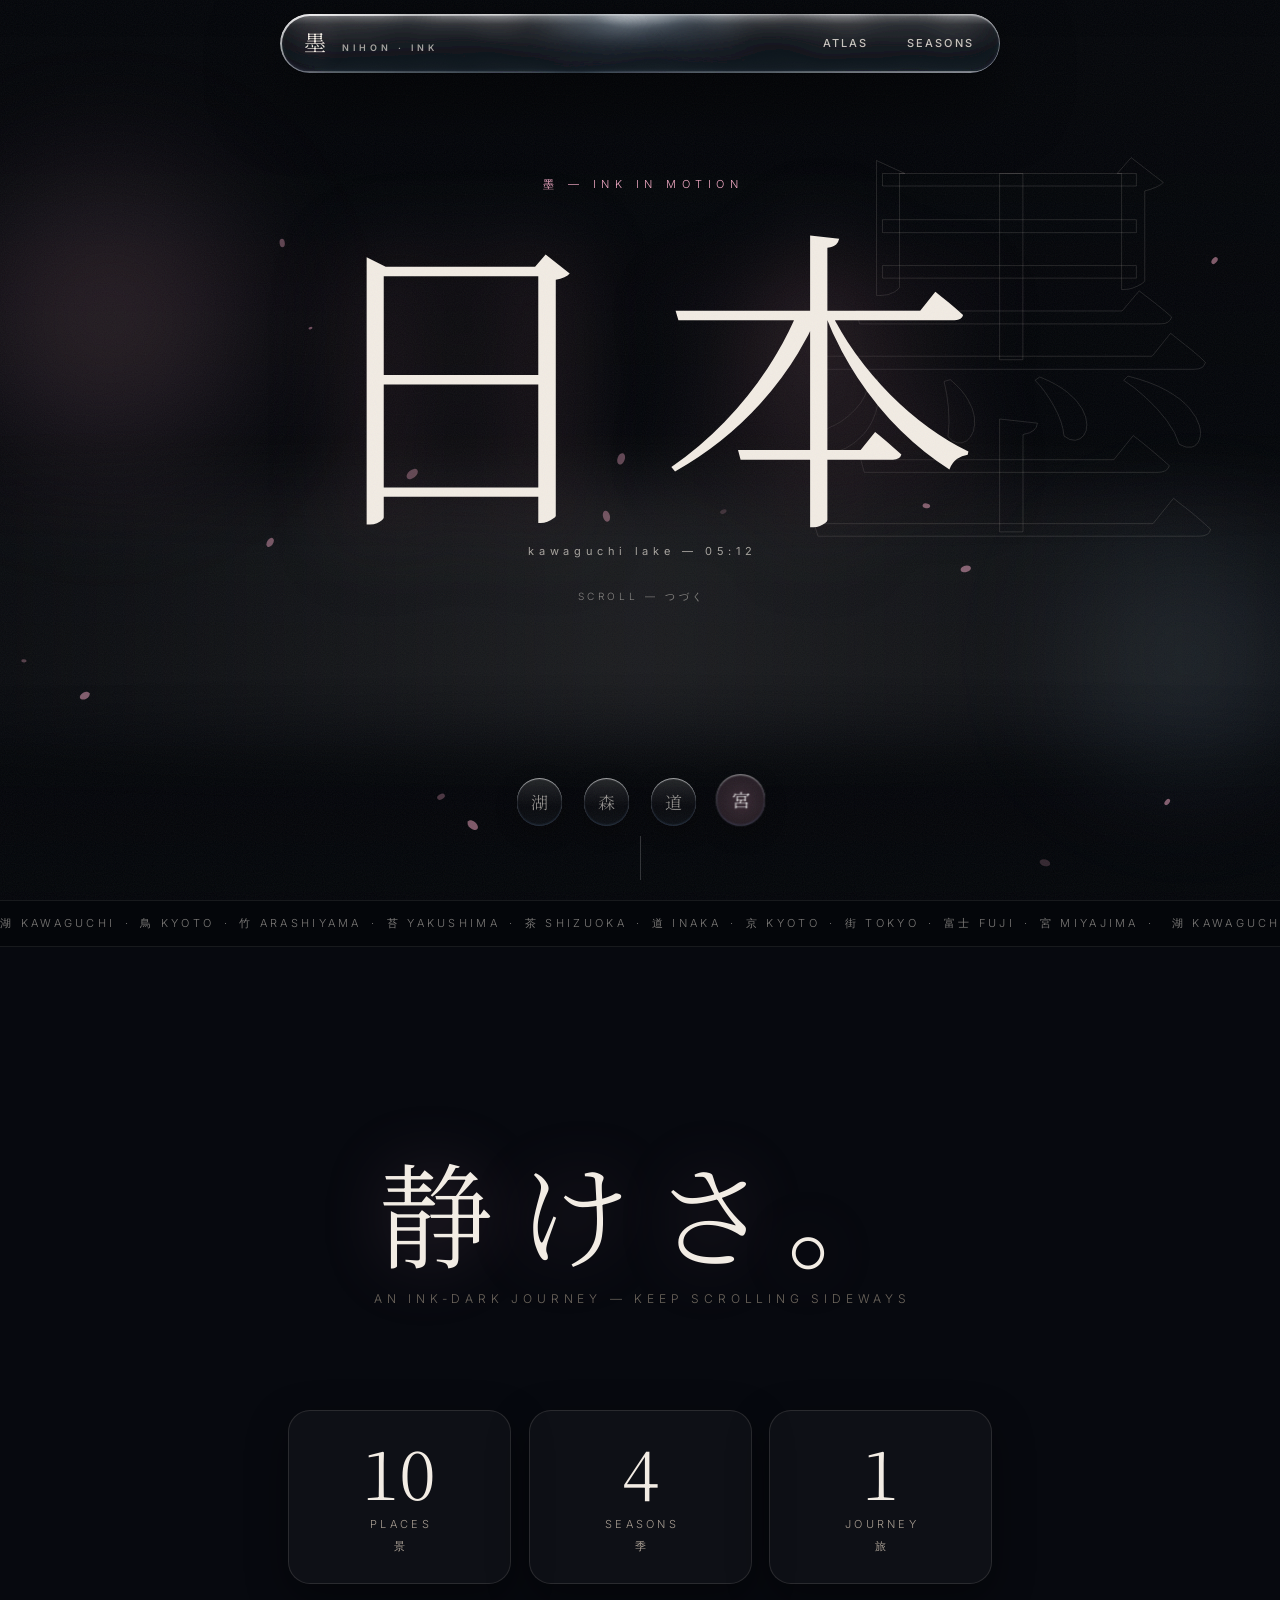
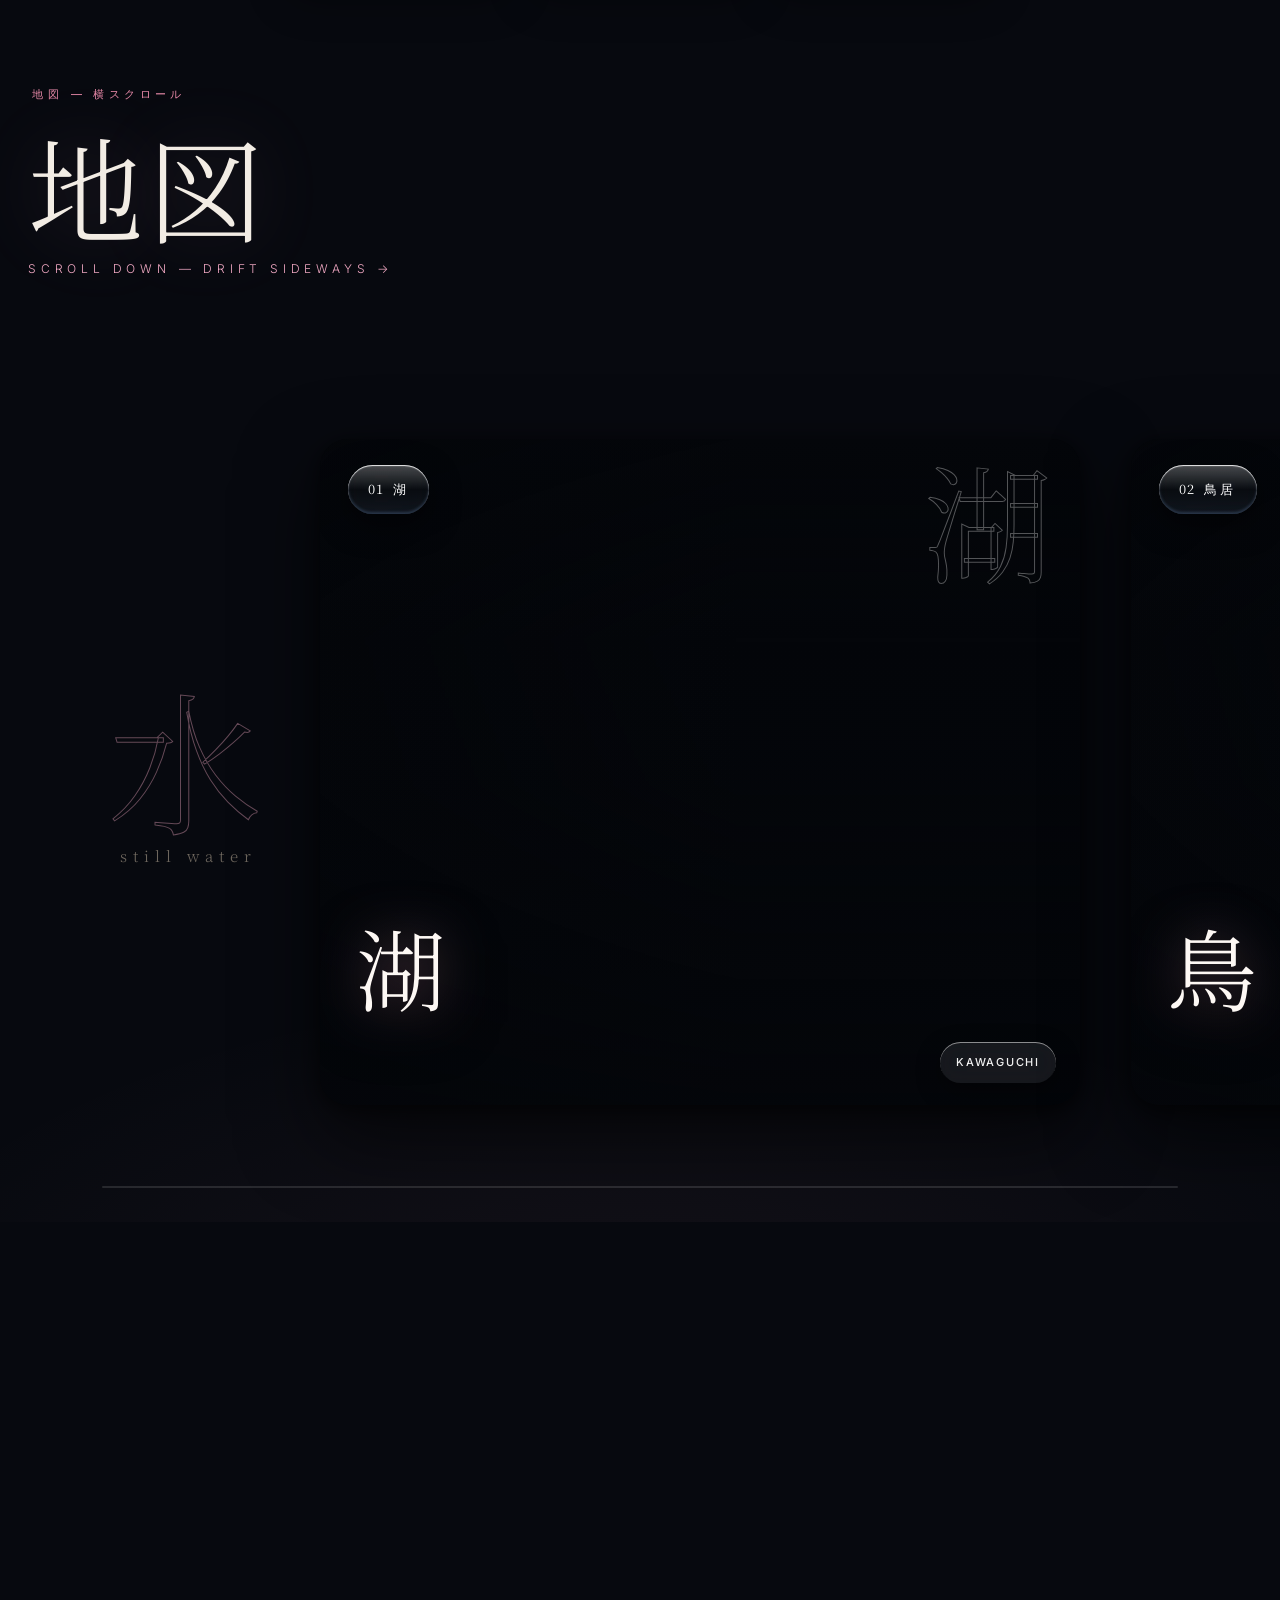
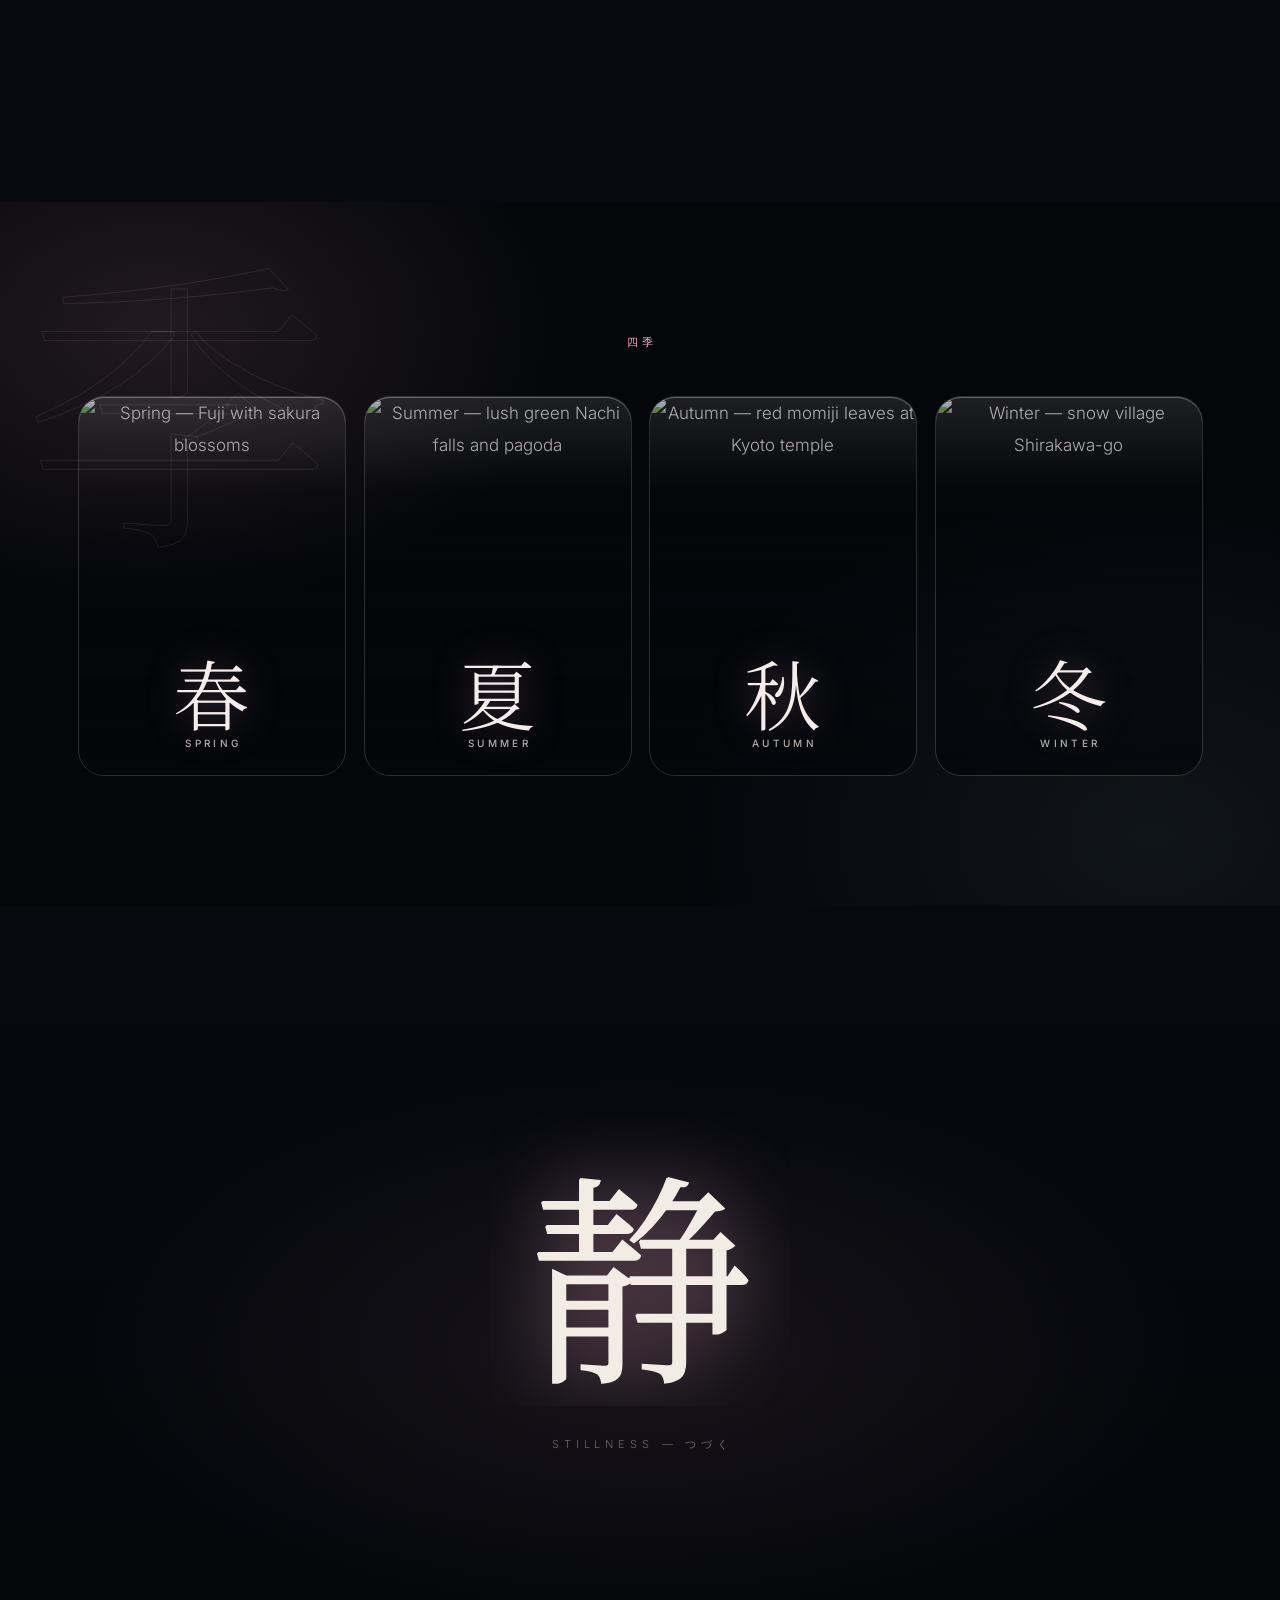
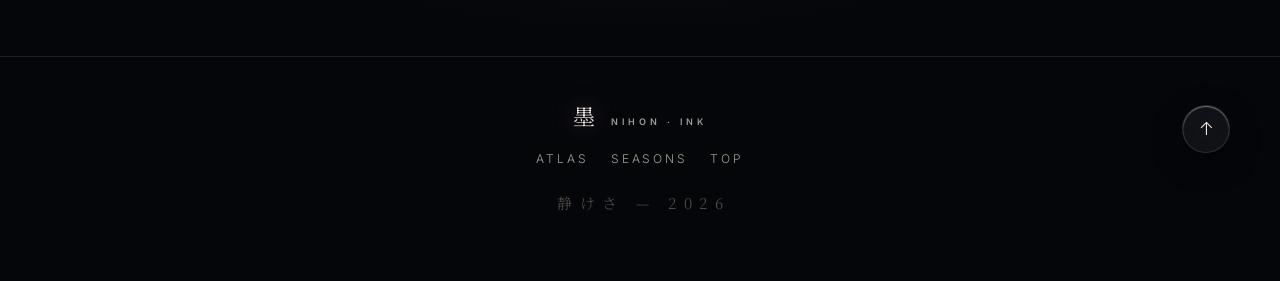
==== commit 0a8430f5: "Fix marquee seam: identical loop halves" ====
--- a/solo/index.html
+++ b/solo/index.html
@@ -82,7 +82,7 @@
     <div class="marquee" aria-hidden="true">
         <div class="track">
             <span>湖 Kawaguchi&ensp;·&ensp;鳥 Kyoto&ensp;·&ensp;竹 Arashiyama&ensp;·&ensp;苔 Yakushima&ensp;·&ensp;茶 Shizuoka&ensp;·&ensp;道 Inaka&ensp;·&ensp;京 Kyoto&ensp;·&ensp;街 Tokyo&ensp;·&ensp;富士 Fuji&ensp;·&ensp;宮 Miyajima&ensp;·&ensp;</span>
-            <span>湖 Kawaguchi&ensp;·&ensp;鳥 Kyoto&ensp;·&ensp;竹 Arashiyama&ensp;·&ensp;竹 Arashiyama&ensp;·&ensp;茶 Shizuoka&ensp;·&ensp;道 Inaka&ensp;·&ensp;京 Kyoto&ensp;·&ensp;街 Tokyo&ensp;·&ensp;富士 Fuji&ensp;·&ensp;宮 Miyajima&ensp;·&ensp;</span>
+            <span>湖 Kawaguchi&ensp;·&ensp;鳥 Kyoto&ensp;·&ensp;竹 Arashiyama&ensp;·&ensp;苔 Yakushima&ensp;·&ensp;茶 Shizuoka&ensp;·&ensp;道 Inaka&ensp;·&ensp;京 Kyoto&ensp;·&ensp;街 Tokyo&ensp;·&ensp;富士 Fuji&ensp;·&ensp;宮 Miyajima&ensp;·&ensp;</span>
         </div>
     </div>
 
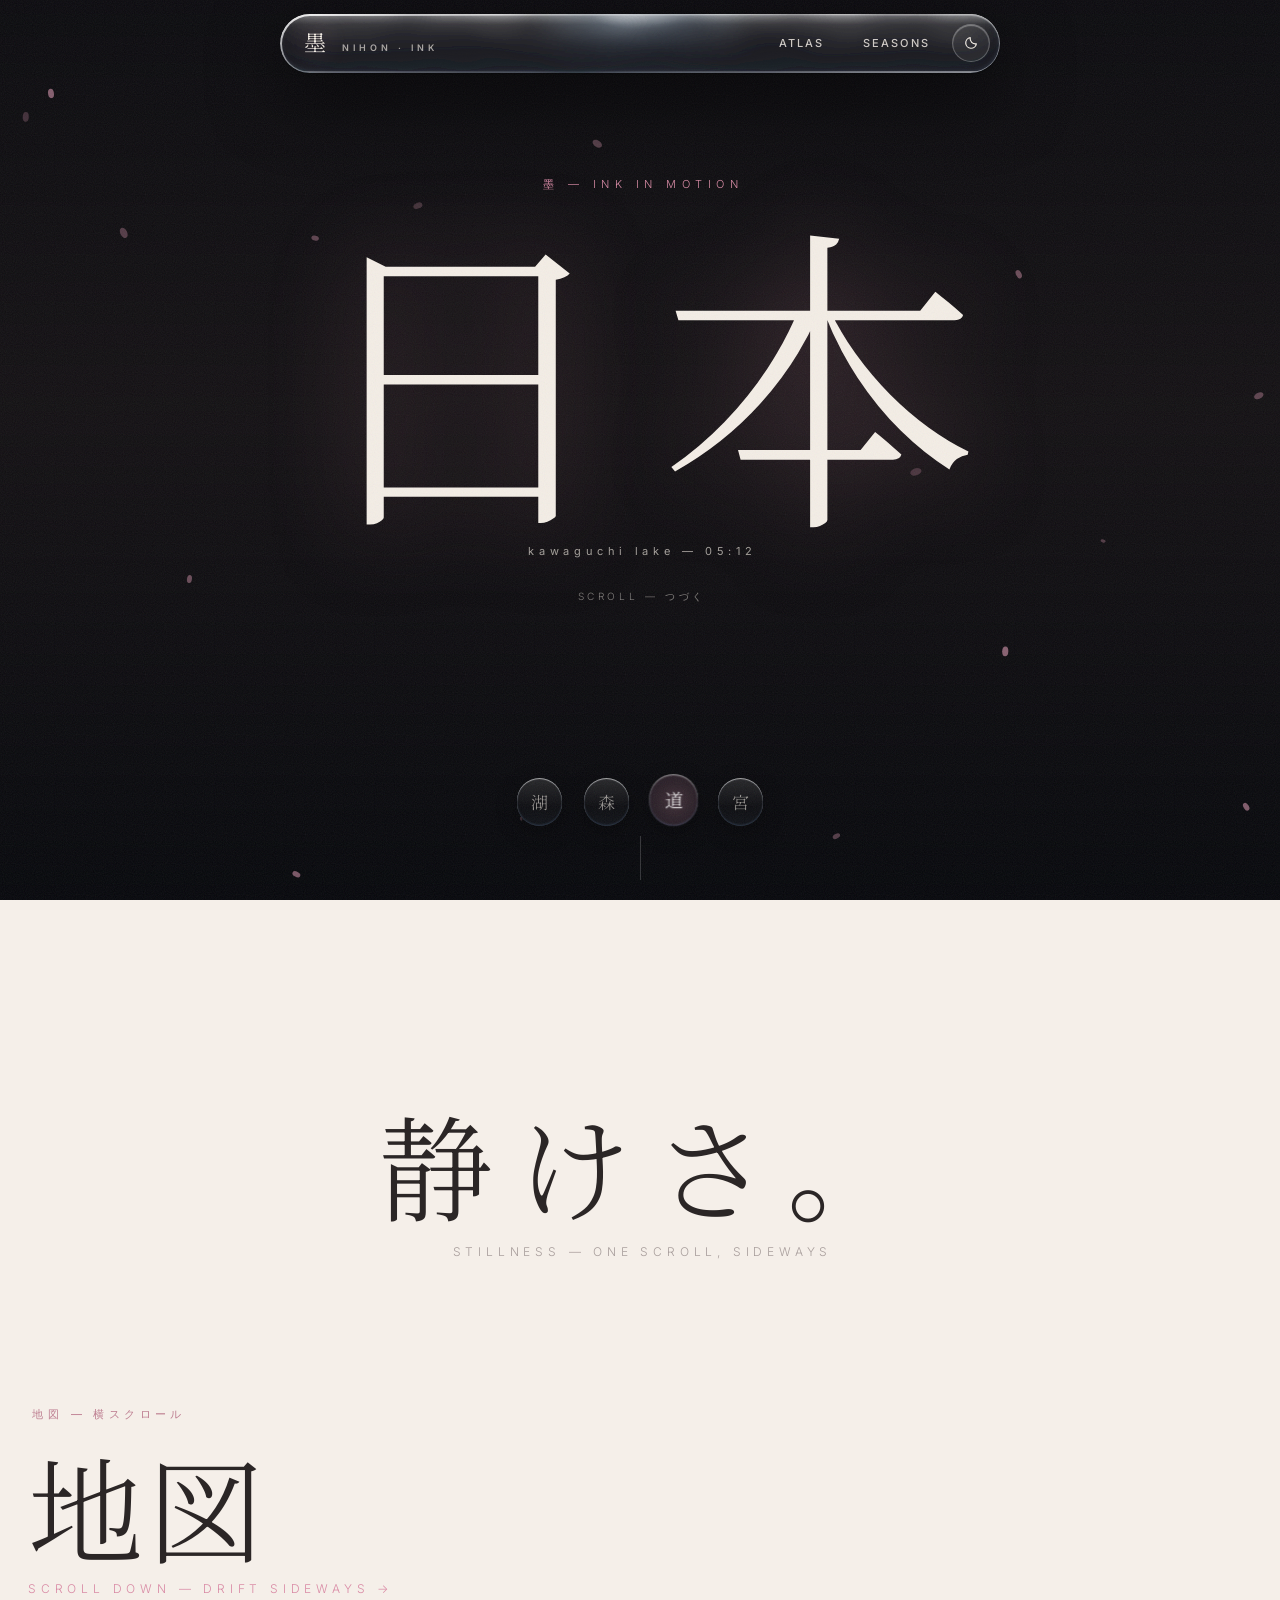
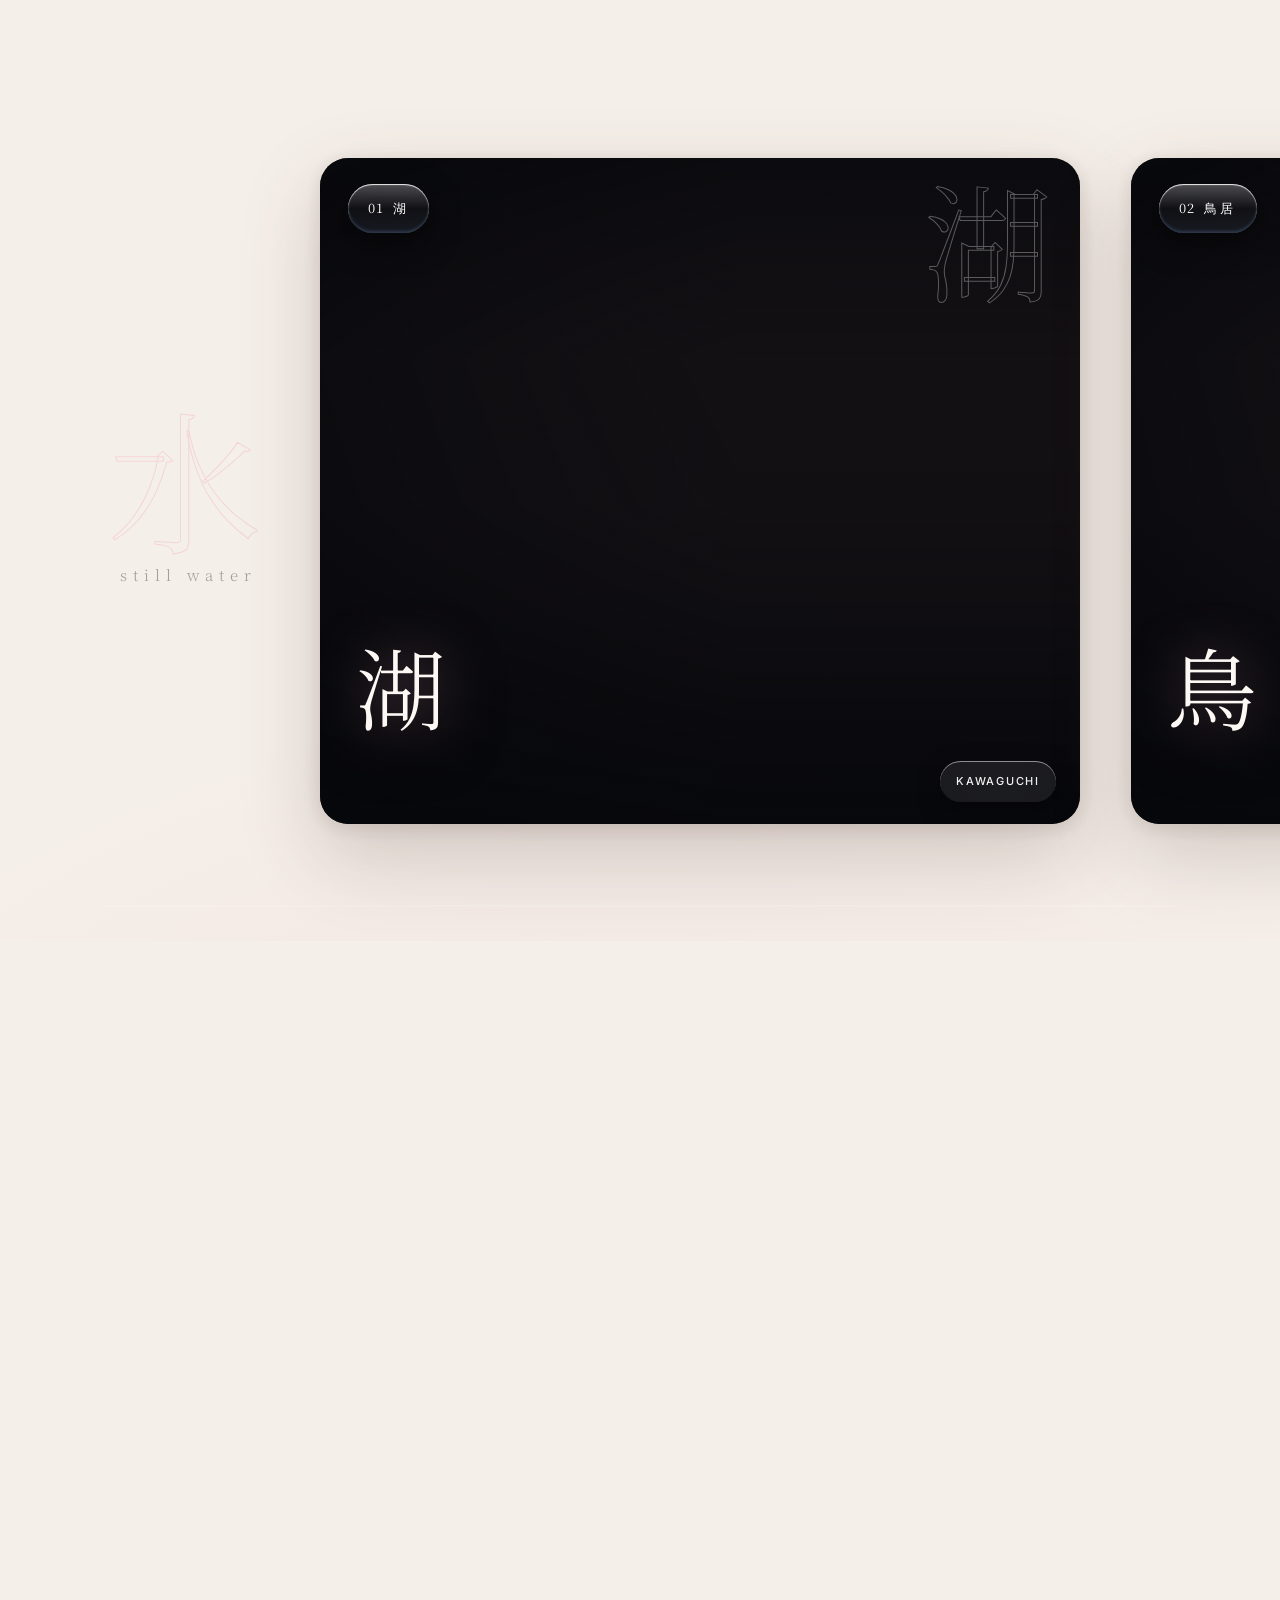
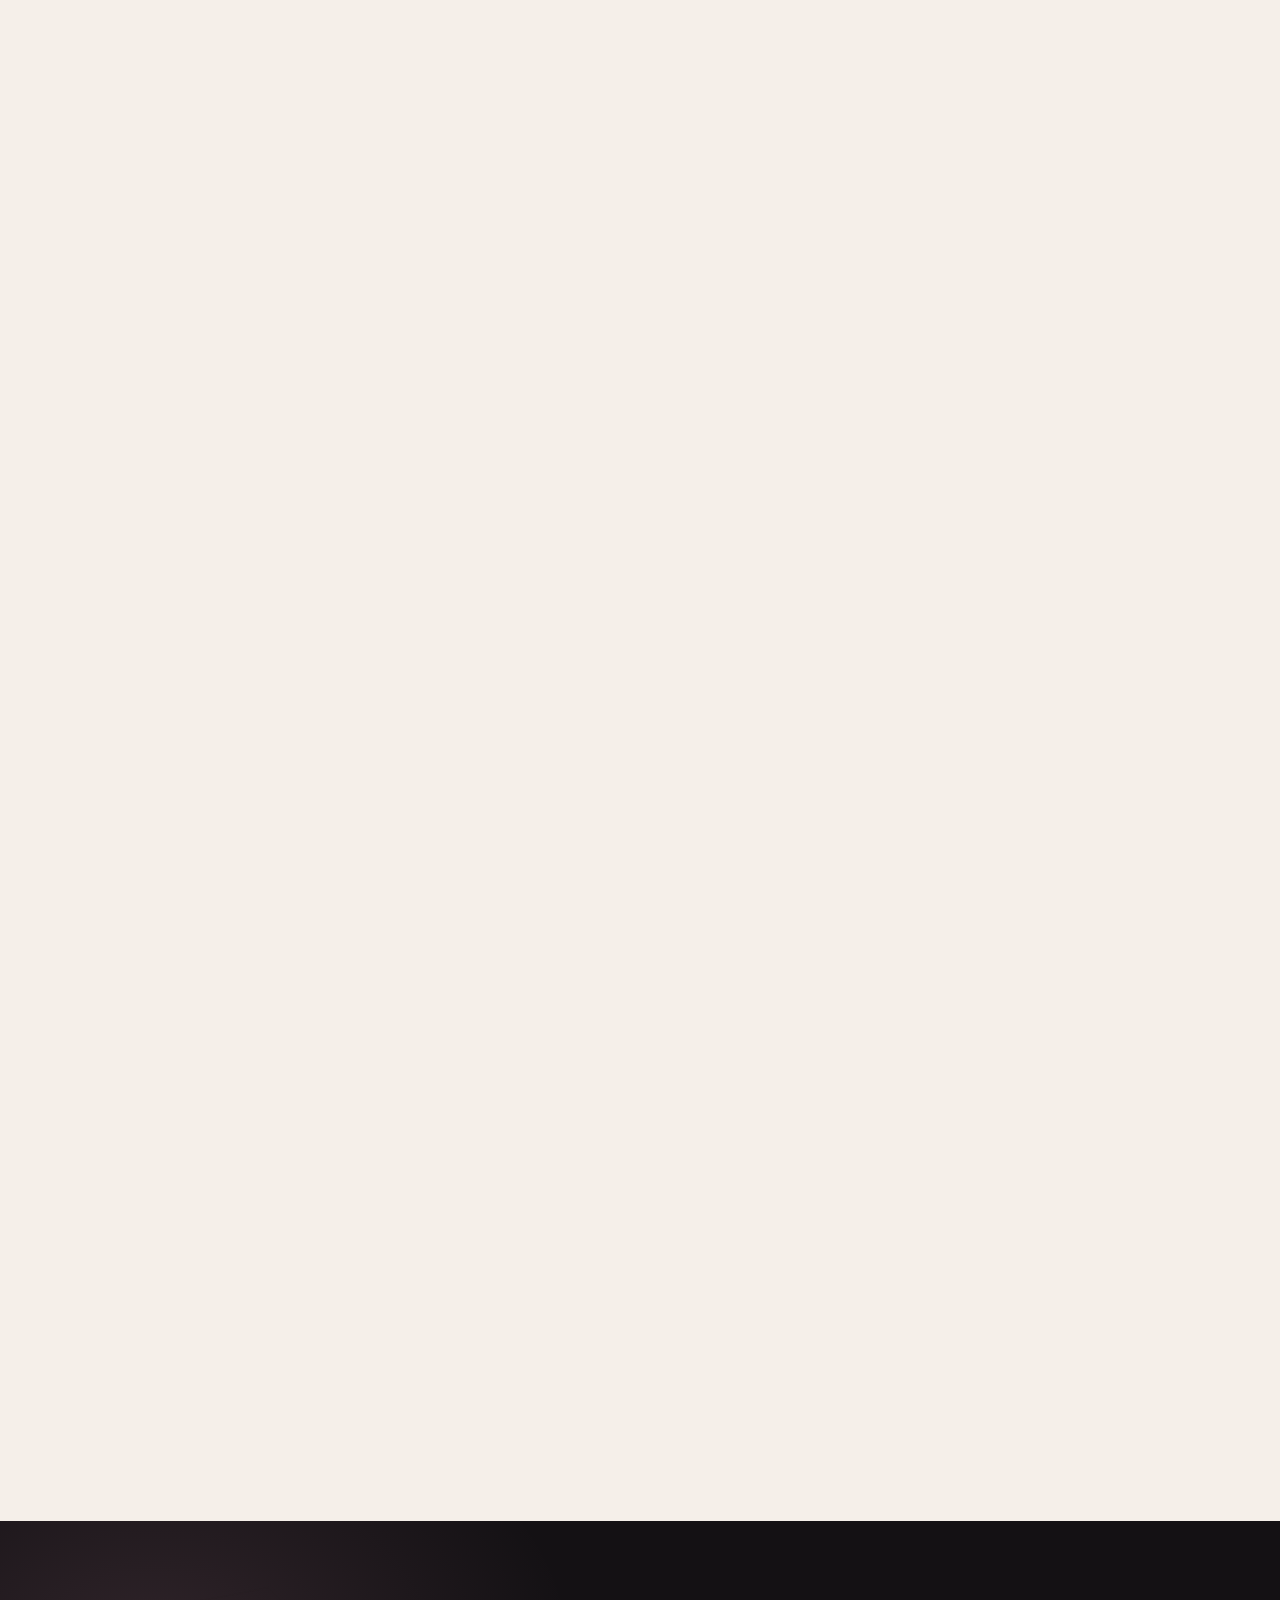
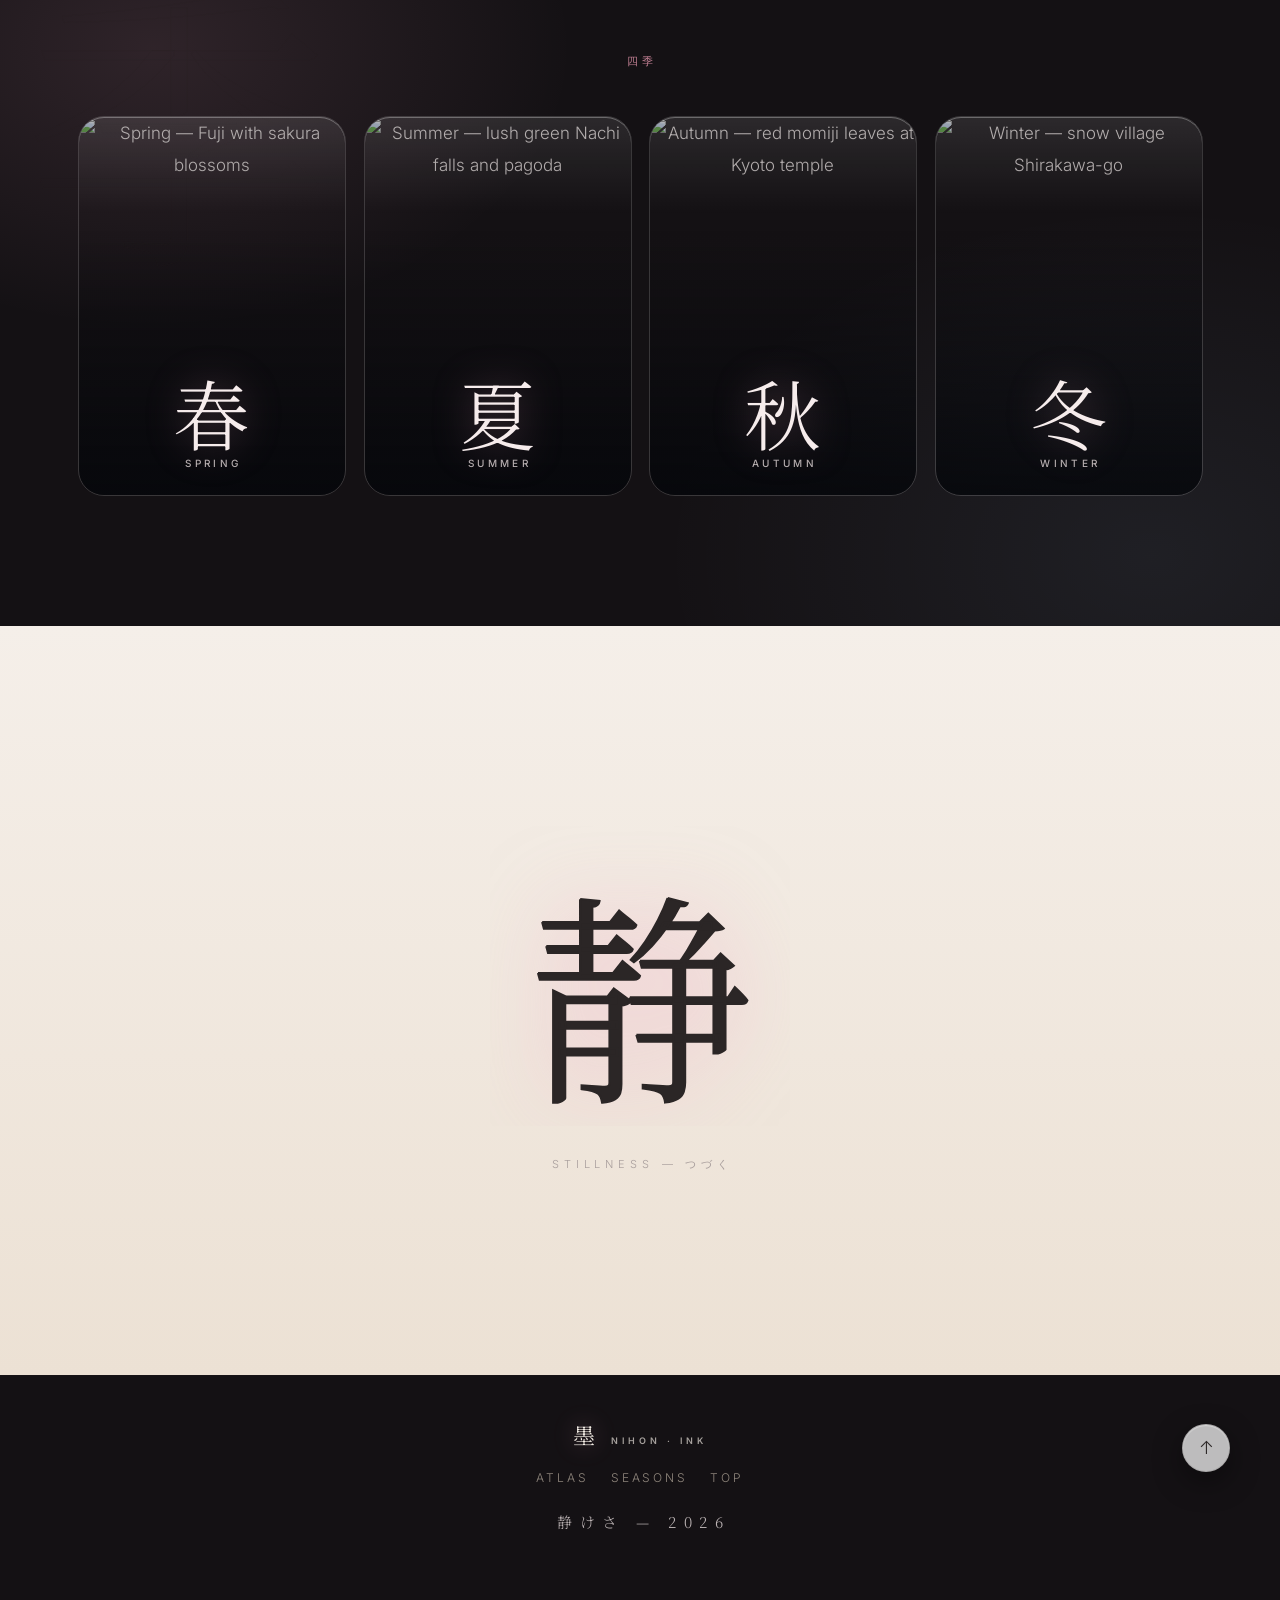
==== commit f8a0395c: "Calm minimal duality: light paper theme + day-night toggle, decluttered" ====
--- a/solo/index.html
+++ b/solo/index.html
@@ -17,6 +17,9 @@
     <link rel="preconnect" href="https://fonts.gstatic.com" crossorigin>
     <link href="https://fonts.googleapis.com/css2?family=Inter:wght@300;400;500;600&family=Noto+Serif+JP:wght@300;400;500;600&display=swap" rel="stylesheet">
     <link rel="stylesheet" href="styles.css">
+    <script>
+    try { var nihonT = localStorage.getItem('nihon-theme'); if (!nihonT) nihonT = matchMedia('(prefers-color-scheme: light)').matches ? 'light' : 'dark'; document.documentElement.dataset.theme = nihonT; } catch (e) { document.documentElement.dataset.theme = 'dark'; }
+    </script>
     <script type="importmap">
     { "imports": { "three": "https://unpkg.com/three@0.160.0/build/three.module.js" } }
     </script>
@@ -47,6 +50,10 @@
             <nav class="menu" aria-label="Sections">
                 <a class="magnetic" href="#atlas">Atlas</a>
                 <a class="magnetic" href="#seasons">Seasons</a>
+                <button id="themeBtn" class="theme-btn magnetic" aria-label="Toggle day and night">
+                    <svg class="icon-sun" viewBox="0 0 24 24" fill="none" stroke="currentColor" stroke-width="1.8" stroke-linecap="round" aria-hidden="true"><circle cx="12" cy="12" r="4.2"/><path d="M12 2.5v2.4M12 19.1v2.4M2.5 12h2.4M19.1 12h2.4M5 5l1.7 1.7M17.3 17.3L19 19M19 5l-1.7 1.7M6.7 17.3L5 19"/></svg>
+                    <svg class="icon-moon" viewBox="0 0 24 24" fill="none" stroke="currentColor" stroke-width="1.8" stroke-linecap="round" stroke-linejoin="round" aria-hidden="true"><path d="M20 13.2A8 8 0 0 1 10.8 4 8 8 0 1 0 20 13.2z"/></svg>
+                </button>
             </nav>
         </div>
     </header>
@@ -55,10 +62,6 @@
         <div class="hero-still" data-depth="18" aria-hidden="true"><img src="https://images.unsplash.com/photo-1578134260566-d4083893996a?auto=format&fit=crop&w=2400&q=80" srcset="https://images.unsplash.com/photo-1578134260566-d4083893996a?auto=format&fit=crop&w=1200&q=70 1200w, https://images.unsplash.com/photo-1578134260566-d4083893996a?auto=format&fit=crop&w=2400&q=80 2400w" sizes="100vw" alt="" fetchpriority="high" decoding="async"></div>
         <canvas id="ink" aria-hidden="true"></canvas>
         <div class="hero-shade" aria-hidden="true"></div>
-        <span class="ghostword gw-hero" data-depth="60" aria-hidden="true">墨</span>
-        <div class="orb orb-a" data-depth="46" aria-hidden="true"></div>
-        <div class="orb orb-b" data-depth="70" aria-hidden="true"></div>
-        <div class="mist m1" aria-hidden="true"></div>
         <canvas id="petals" aria-hidden="true"></canvas>
         <div class="wrap hero-in">
             <p class="hero-eyebrow">墨 — ink in motion</p>
@@ -79,23 +82,10 @@
         </div>
     </section>
 
-    <div class="marquee" aria-hidden="true">
-        <div class="track">
-            <span>湖 Kawaguchi&ensp;·&ensp;鳥 Kyoto&ensp;·&ensp;竹 Arashiyama&ensp;·&ensp;苔 Yakushima&ensp;·&ensp;茶 Shizuoka&ensp;·&ensp;道 Inaka&ensp;·&ensp;京 Kyoto&ensp;·&ensp;街 Tokyo&ensp;·&ensp;富士 Fuji&ensp;·&ensp;宮 Miyajima&ensp;·&ensp;</span>
-            <span>湖 Kawaguchi&ensp;·&ensp;鳥 Kyoto&ensp;·&ensp;竹 Arashiyama&ensp;·&ensp;苔 Yakushima&ensp;·&ensp;茶 Shizuoka&ensp;·&ensp;道 Inaka&ensp;·&ensp;京 Kyoto&ensp;·&ensp;街 Tokyo&ensp;·&ensp;富士 Fuji&ensp;·&ensp;宮 Miyajima&ensp;·&ensp;</span>
-        </div>
-    </div>
-
     <main>
         <section class="preface-sec">
             <p class="preface reveal">静けさ。</p>
-            <p class="preface-sub reveal" style="--d:.15s">an ink-dark journey — keep scrolling sideways</p>
-        </section>
-
-        <section class="stats wrap" aria-label="Journey numbers">
-            <div class="stat reveal" style="--d:0s"><span class="num" data-count="10">0</span><span class="lbl">places<br>景</span></div>
-            <div class="stat reveal" style="--d:.12s"><span class="num" data-count="4">0</span><span class="lbl">seasons<br>季</span></div>
-            <div class="stat reveal" style="--d:.24s"><span class="num" data-count="1">0</span><span class="lbl">journey<br>旅</span></div>
+            <p class="preface-sub reveal" style="--d:.15s">stillness — one scroll, sideways</p>
         </section>
 
         <section class="atlas-head wrap" id="atlas">
--- a/solo/styles.css
+++ b/solo/styles.css
@@ -32,6 +32,29 @@
 @property --mx { syntax: "<percentage>"; inherits: true; initial-value: 50%; }
 @property --gi { syntax: "<number>"; inherits: true; initial-value: 1; }
 
+/* ——— daylight: warm washi paper, same calm bones ——— */
+[data-theme="light"] {
+    --paper: #f5efe9;
+    --paper-2: #ece1d4;
+    --ink: #2b2626;
+    --soft: #7a6f6d;
+    --muted: #a89e9c;
+    --line: rgba(43, 38, 38, 0.12);
+    --deep: #141114;
+    --sakura: #d98aa5;
+    --sakura-deep: #bd7d90;
+    --shadow-lg: 0 30px 80px rgba(80, 60, 50, 0.22), 0 4px 18px rgba(80, 60, 50, 0.14);
+}
+[data-theme="light"] .ghostword { -webkit-text-stroke-color: rgba(43, 38, 38, 0.14); }
+[data-theme="light"] .gw-journey { -webkit-text-stroke-color: rgba(43, 38, 38, 0.09); }
+[data-theme="light"] .journey-pin { background: radial-gradient(1200px 600px at 50% 120%, rgba(217, 138, 165, 0.1), transparent 70%), var(--paper); }
+[data-theme="light"] .preface { text-shadow: none; }
+[data-theme="light"] .atlas-head h2 { text-shadow: none; }
+[data-theme="light"] .closing { background: linear-gradient(180deg, var(--paper), var(--paper-2)); }
+[data-theme="light"] #grain { opacity: 0.08; }
+[data-theme="light"] .seasons, [data-theme="light"] footer { background: #141114; color: #f6ecec; }
+[data-theme="light"] .eyebrow { color: var(--sakura-deep); }
+
 * { box-sizing: border-box; }
 html { scroll-behavior: smooth; }
 html.lenis, html.lenis body { height: auto; }
@@ -58,7 +81,7 @@
 button { font: inherit; }
 .wrap { max-width: 1180px; margin: 0 auto; padding: 0 28px; }
 .wrap.narrow { max-width: 700px; }
-.skip { position: fixed; top: -60px; left: 16px; z-index: 300; background: var(--ink); color: var(--deep); font-size: 13px; letter-spacing: 0.08em; text-decoration: none; padding: 10px 18px; border-radius: 999px; transition: top 0.3s var(--expo); }
+.skip { position: fixed; top: -60px; left: 16px; z-index: 300; background: #2b2626; color: #faf5ef; font-size: 13px; letter-spacing: 0.08em; text-decoration: none; padding: 10px 18px; border-radius: 999px; transition: top 0.3s var(--expo); }
 .skip:focus-visible { top: 12px; }
 section[id], article[id] { scroll-margin-top: 90px; }
 
@@ -142,15 +165,26 @@
         linear-gradient(180deg, rgba(255,255,255,0.5), rgba(255,255,255,0.05) 55%),
         rgba(10, 13, 20, 0.25);
 }
-.brand { display: flex; align-items: baseline; gap: 10px; text-decoration: none; color: var(--ink); }
+.brand { display: flex; align-items: baseline; gap: 10px; text-decoration: none; color: #f4eee6; }
 .brand .jp { font-family: var(--serif); font-weight: 300; font-size: 22px; line-height: 1; letter-spacing: 0.28em; text-shadow: 0 0 24px rgba(242,169,196,0.4); }
 .brand .rom { font-size: 9px; font-weight: 600; letter-spacing: 0.44em; opacity: 0.65; }
 .menu { display: flex; gap: 6px; align-items: center; }
 .nav-in > *:not(.nav-lens) { position: relative; z-index: 1; }
-.menu a { position: relative; overflow: hidden; color: rgba(242,236,228,0.8); text-decoration: none; font-size: 11px; font-weight: 500; letter-spacing: 0.2em; text-transform: uppercase; padding: 9px 16px; border-radius: 999px; transition: background 0.5s var(--expo), color 0.5s, box-shadow 0.5s var(--expo), transform 0.5s var(--expo); }
+.menu a { position: relative; overflow: hidden; color: rgba(244, 238, 230, 0.82); text-decoration: none; font-size: 11px; font-weight: 500; letter-spacing: 0.2em; text-transform: uppercase; padding: 9px 16px; border-radius: 999px; transition: background 0.5s var(--expo), color 0.5s, box-shadow 0.5s var(--expo), transform 0.5s var(--expo); }
 .menu a::before { content: ""; position: absolute; inset: 0; border-radius: inherit; background: linear-gradient(180deg, rgba(255,255,255,0.3), transparent 55%); opacity: 0; transition: opacity 0.4s; pointer-events: none; }
 .menu a:hover { background: rgba(255,255,255,0.1); color: #fff; transform: translateY(-1px); box-shadow: inset 0 1px 0 rgba(255,255,255,0.45), 0 8px 22px rgba(0,0,0,0.4); }
 .menu a:hover::before { opacity: 1; }
+
+/* day / night switch — a quiet little moon */
+.theme-btn { width: 38px; height: 38px; border-radius: 50%; border: 1px solid rgba(255,255,255,0.25); background: rgba(255,255,255,0.06); color: #f4eee6; display: inline-flex; align-items: center; justify-content: center; cursor: pointer; padding: 0; box-shadow: inset 0 1px 1px rgba(255,255,255,0.35); transition: background 0.5s var(--expo), transform 0.5s var(--expo); }
+.theme-btn:hover { background: rgba(255,255,255,0.14); transform: translateY(-1px); }
+.theme-btn svg { width: 16px; height: 16px; }
+.theme-btn .icon-moon { display: none; }
+[data-theme="light"] .theme-btn .icon-moon { display: block; }
+[data-theme="light"] .theme-btn .icon-sun { display: none; }
+
+/* clutter, removed — calm needs air */
+.orb, .mist, .marquee, .stats { display: none; }
 
 /* hero — ink cinema */
 .hero { position: relative; min-height: 100svh; display: flex; flex-direction: column; justify-content: center; background: var(--deep); color: var(--ink); overflow: clip; isolation: isolate; }
@@ -170,7 +204,7 @@
 .hero-eyebrow { margin: 0 0 10px; font-size: 11px; letter-spacing: 0.5em; padding-left: 0.5em; text-transform: uppercase; color: var(--sakura); opacity: 0; }
 body.loaded .hero-eyebrow { animation: fadeUp 1.4s var(--expo) 0.4s forwards; }
 .hero-3d { perspective: 1000px; }
-.nippon { font-family: var(--serif); font-weight: 300; font-size: clamp(140px, 26vw, 320px); line-height: 1; letter-spacing: 0.12em; padding-left: 0.12em; margin: 0; color: var(--ink); text-shadow: 0 0 90px rgba(242,169,196,0.35), 0 12px 80px rgba(0,0,0,0.8); opacity: 0; filter: blur(14px); transform: translateY(30px) scale(0.98) rotateX(var(--hx, 0deg)) rotateY(var(--hy, 0deg)); transform-style: preserve-3d; transition: letter-spacing 1s var(--expo), text-shadow 0.8s var(--expo); cursor: default; }
+.nippon { font-family: var(--serif); font-weight: 300; font-size: clamp(140px, 26vw, 320px); line-height: 1; letter-spacing: 0.12em; padding-left: 0.12em; margin: 0; color: #f4eee6; text-shadow: 0 0 90px rgba(242,169,196,0.35), 0 12px 80px rgba(0,0,0,0.8); opacity: 0; filter: blur(14px); transform: translateY(30px) scale(0.98) rotateX(var(--hx, 0deg)) rotateY(var(--hy, 0deg)); transform-style: preserve-3d; transition: letter-spacing 1s var(--expo), text-shadow 0.8s var(--expo); cursor: default; }
 body.loaded .nippon { animation: nipponIn 2s var(--expo) forwards; }
 @keyframes nipponIn { to { opacity: 1; filter: blur(0); transform: none; } }
 body.ready .nippon { transform: rotateX(var(--hx, 0deg)) rotateY(var(--hy, 0deg)); }
@@ -270,14 +304,14 @@
 @keyframes drawink { 40% { stroke-dashoffset: 0; fill: transparent; } 100% { stroke-dashoffset: 0; fill: var(--ink); filter: drop-shadow(0 0 26px rgba(242,169,196,0.5)); } }
 .closing-sub { margin: 18px 0 0; font-size: 11px; letter-spacing: 0.44em; padding-left: 0.44em; text-transform: uppercase; color: var(--muted); }
 
-footer { border-top: 1px solid var(--line); padding: 48px 26px 64px; color: var(--muted); background: var(--deep); }
+footer { border-top: 1px solid var(--line); padding: 48px 26px 64px; color: #a89e9c; background: var(--deep); }
 .foot-in { display: flex; flex-direction: column; align-items: center; gap: 18px; text-align: center; position: relative; }
-.foot-brand { color: var(--ink); }
+.foot-brand { color: #f4eee6; }
 .foot-nav { display: flex; gap: 22px; }
-.foot-nav a { color: var(--soft); text-decoration: none; font-size: 12px; letter-spacing: 0.24em; text-transform: uppercase; }
-.foot-nav a:hover { color: var(--ink); }
+.foot-nav a { color: #8f867c; text-decoration: none; font-size: 12px; letter-spacing: 0.24em; text-transform: uppercase; }
+.foot-nav a:hover { color: #f4eee6; }
 .dim { font-family: var(--serif); font-size: 15px; opacity: 0.75; margin: 0; letter-spacing: 0.5em; padding-left: 0.5em; }
-.to-top { position: absolute; right: 0; top: 0; width: 48px; height: 48px; border-radius: 50%; border: 1px solid var(--line); background: rgba(255,255,255,0.05); color: var(--ink); font-size: 18px; cursor: pointer; backdrop-filter: blur(10px); -webkit-backdrop-filter: blur(10px); box-shadow: inset 0 1px 1px rgba(255,255,255,0.4), 0 10px 30px rgba(0,0,0,0.4); transition: transform 0.5s var(--expo), box-shadow 0.5s var(--expo); }
+.to-top { position: absolute; right: 0; top: 0; width: 48px; height: 48px; border-radius: 50%; border: 1px solid var(--line); background: rgba(255,255,255,0.72); color: #2b2626; font-size: 18px; cursor: pointer; backdrop-filter: blur(10px); -webkit-backdrop-filter: blur(10px); box-shadow: inset 0 1px 1px rgba(255,255,255,0.4), 0 10px 30px rgba(0,0,0,0.4); transition: transform 0.5s var(--expo), box-shadow 0.5s var(--expo); }
 .to-top:hover { transform: translateY(-4px); box-shadow: inset 0 1px 1px rgba(255,255,255,0.6), 0 18px 44px rgba(0,0,0,0.5), 0 0 30px rgba(242,169,196,0.2); }
 
 #dot { position: fixed; top: 0; left: 0; z-index: 200; pointer-events: none; border-radius: 50%; opacity: 0; will-change: transform; width: 7px; height: 7px; background: #fff; mix-blend-mode: difference; transition: opacity 0.4s; }
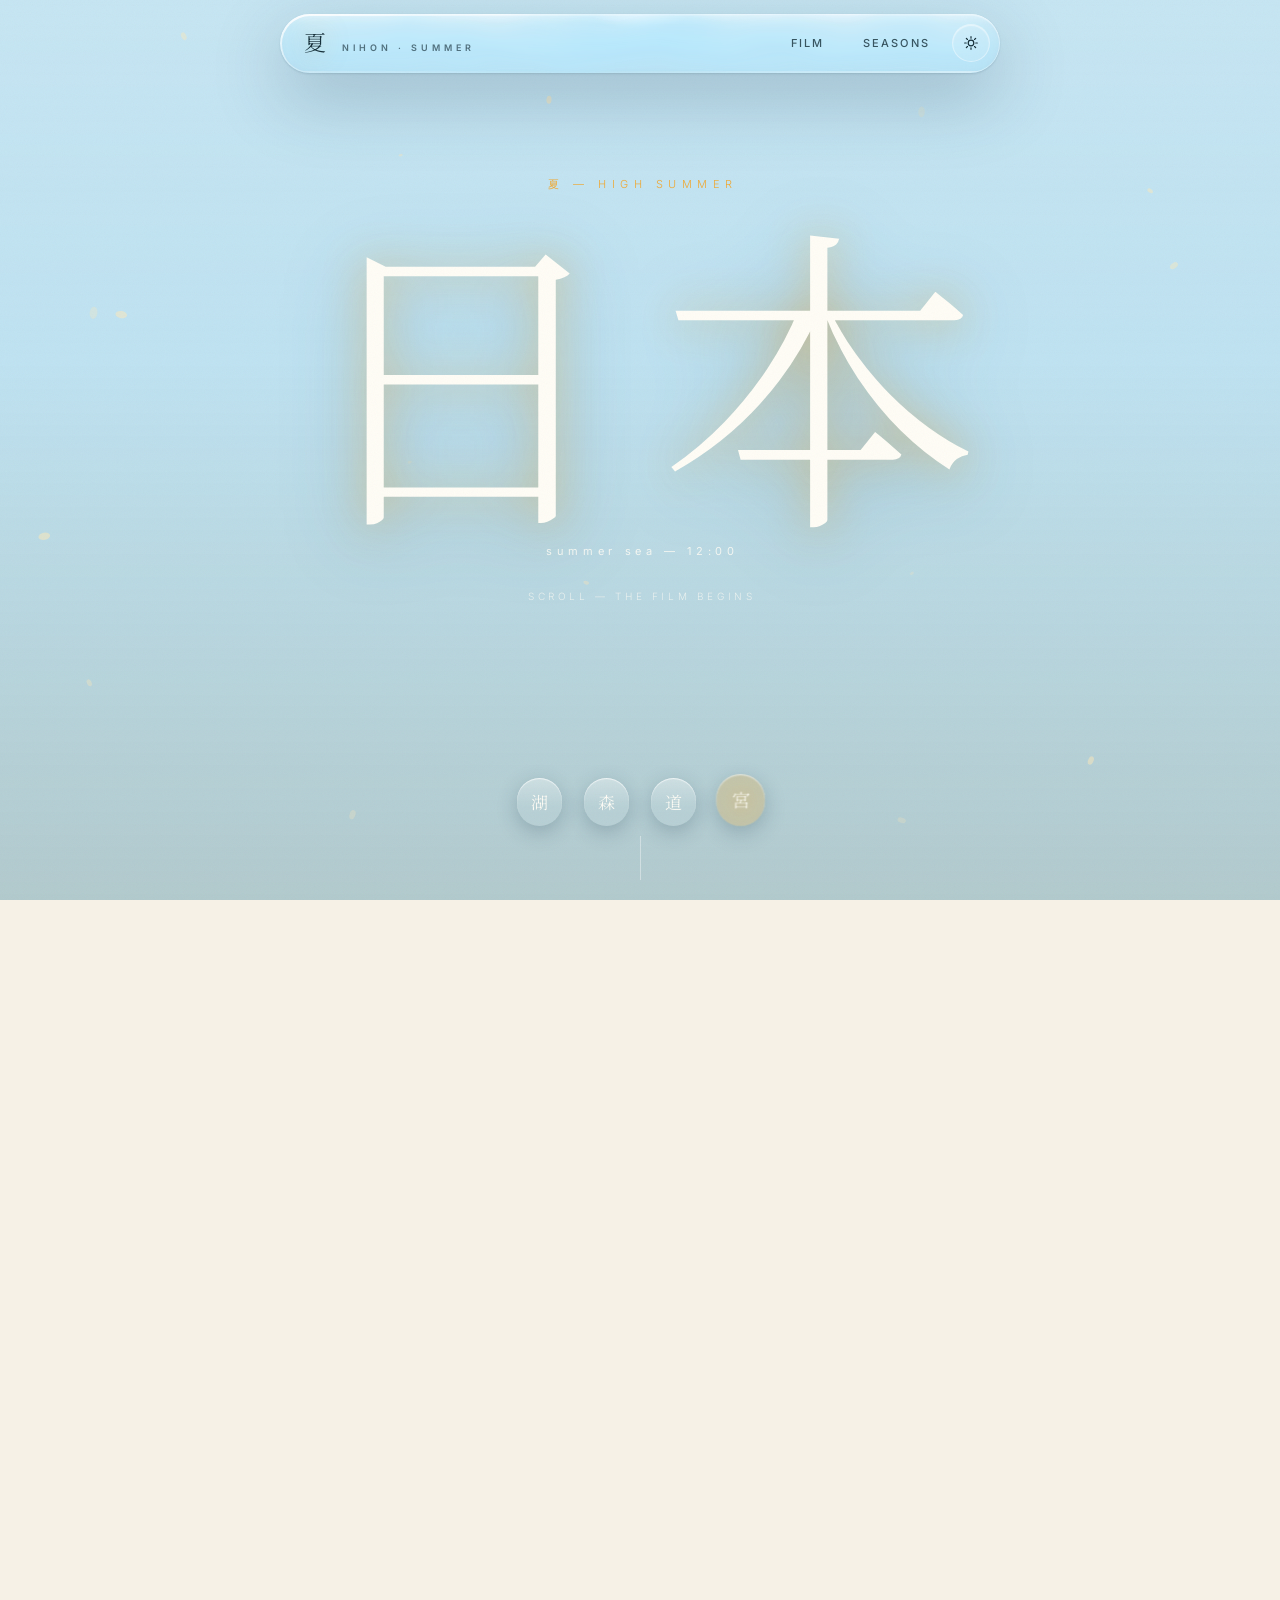
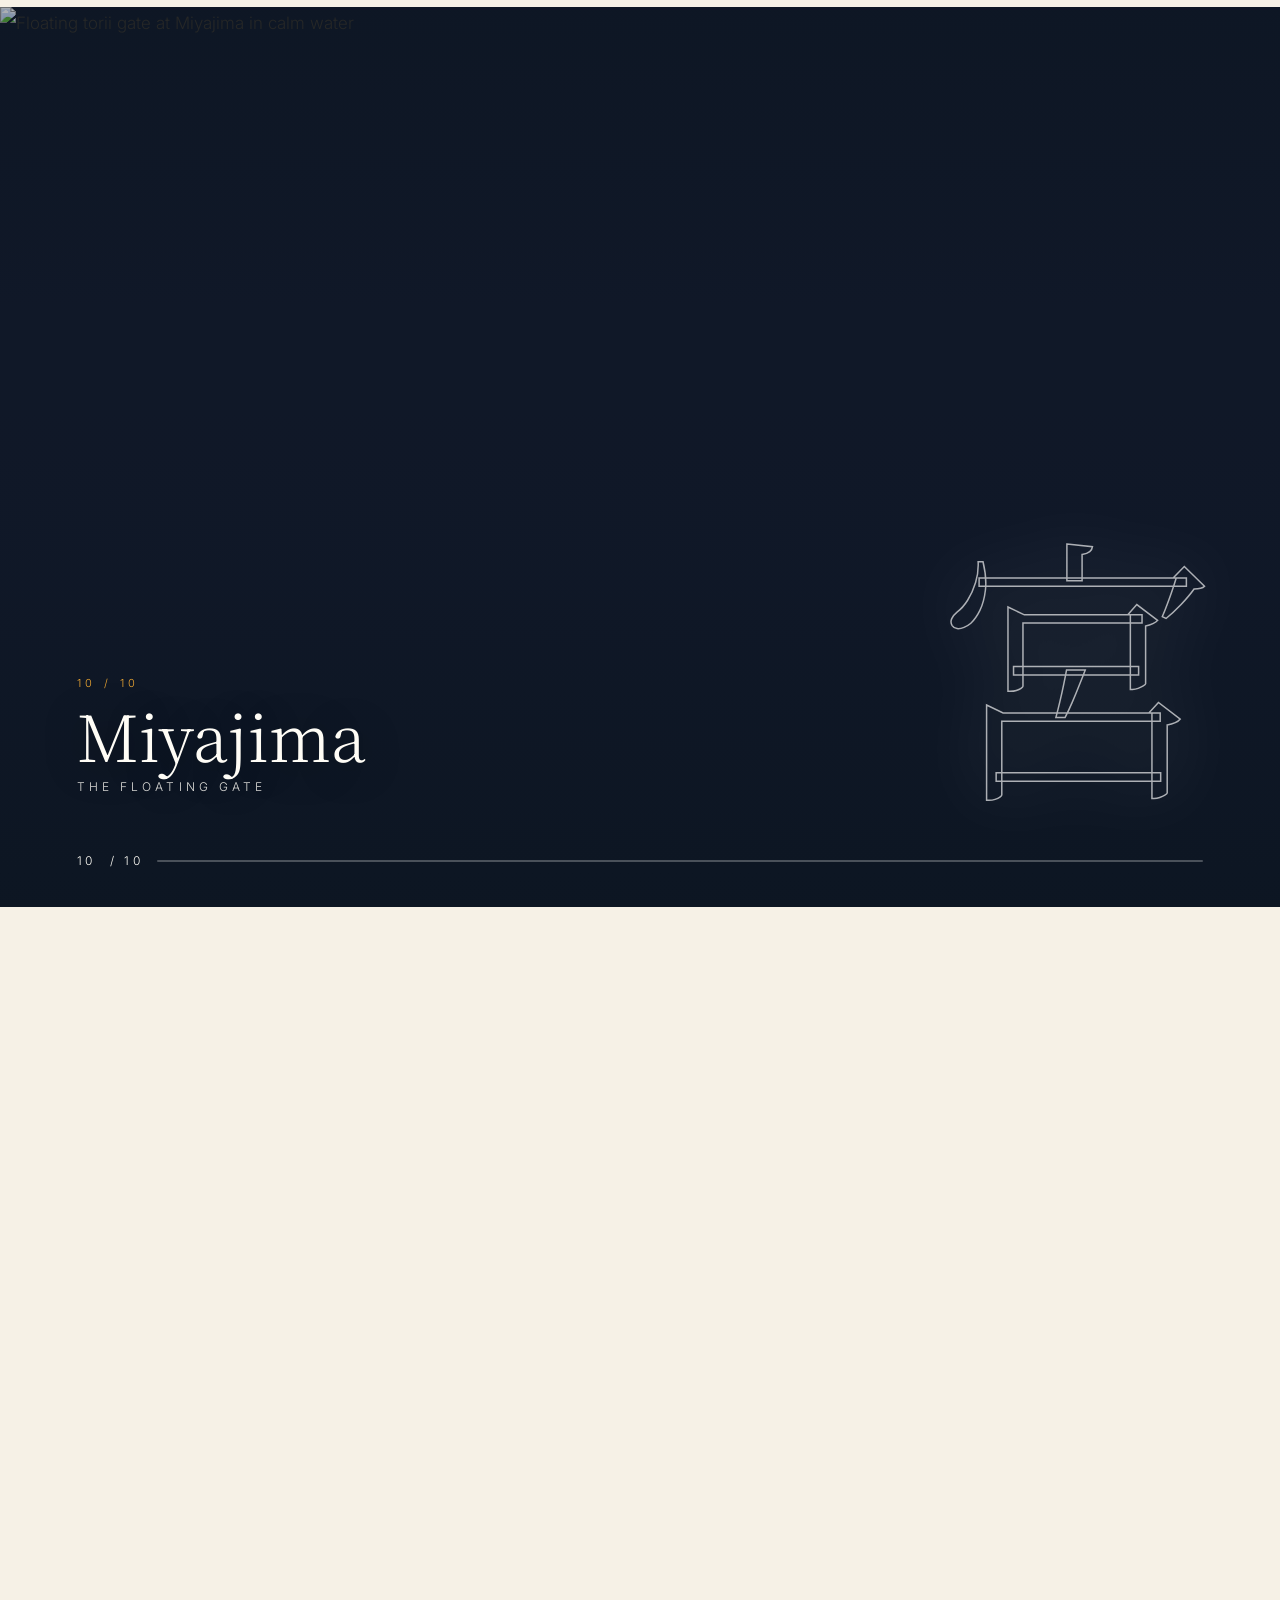
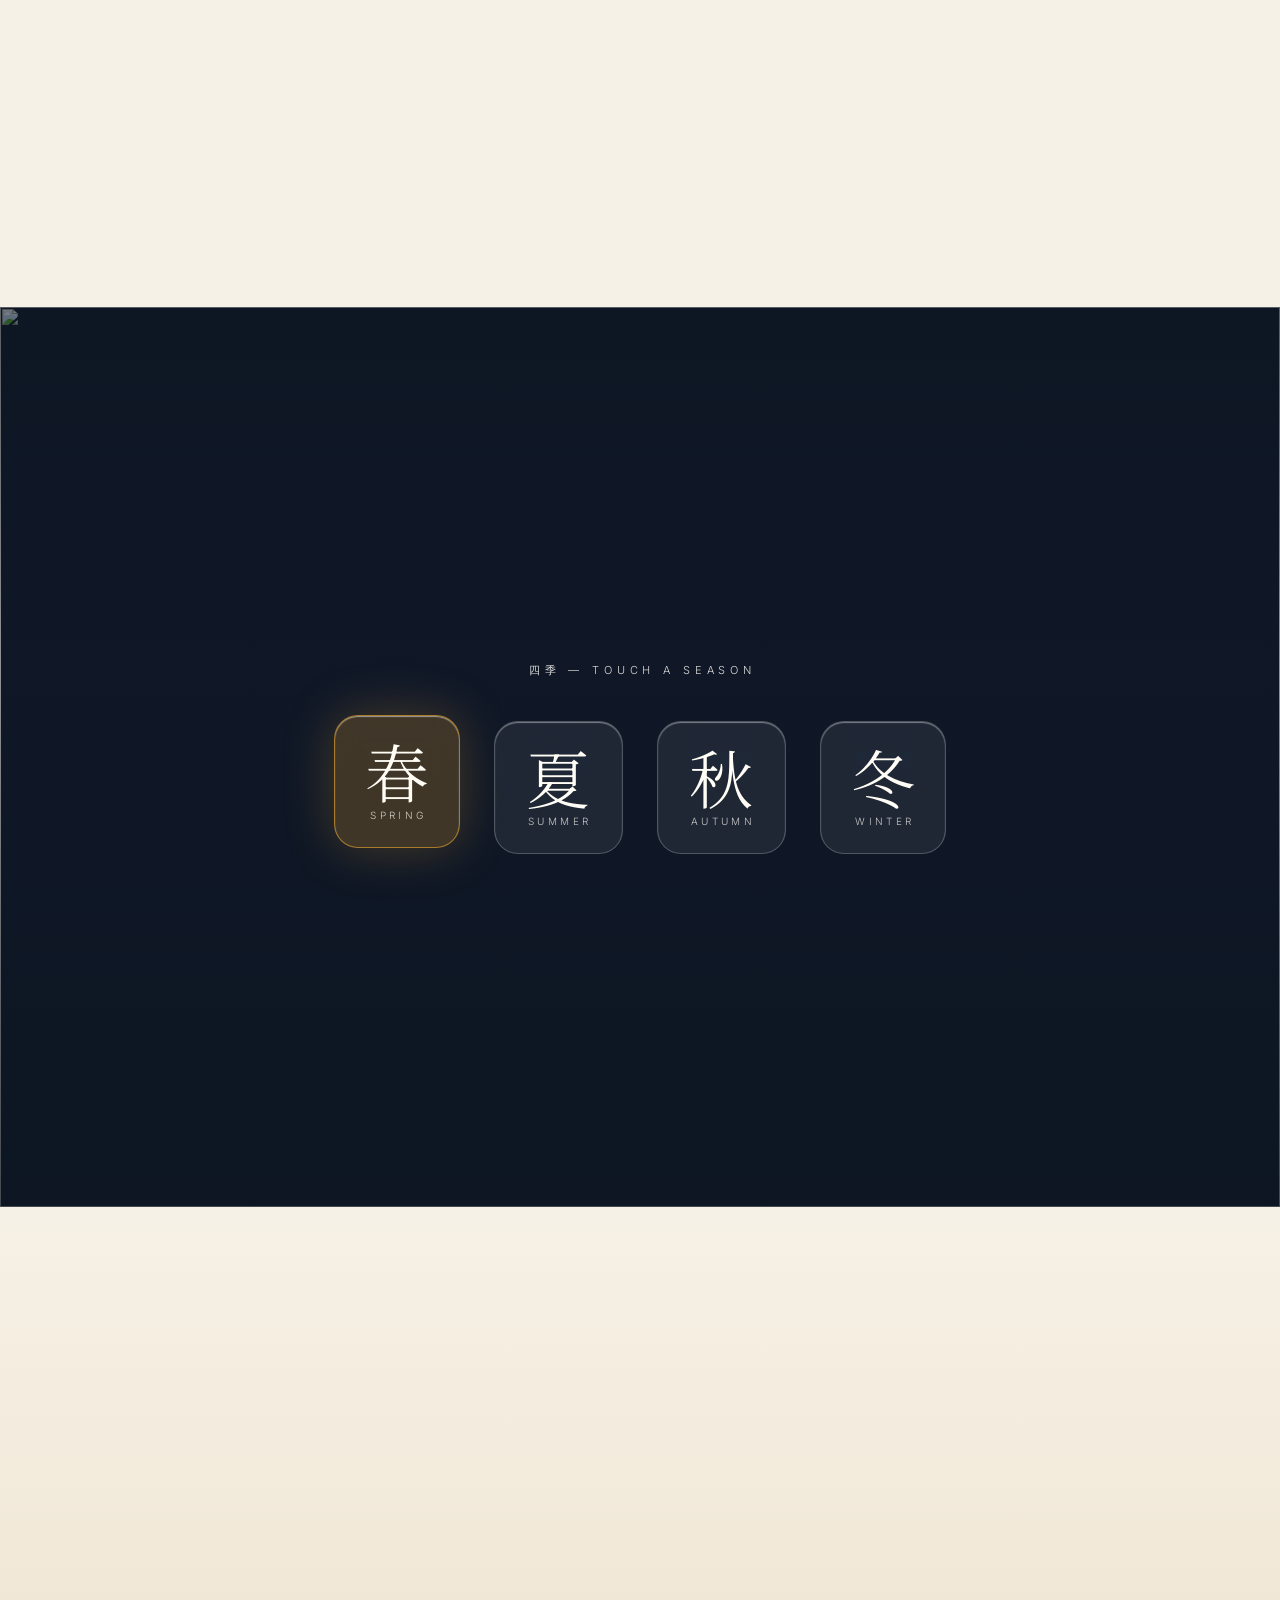
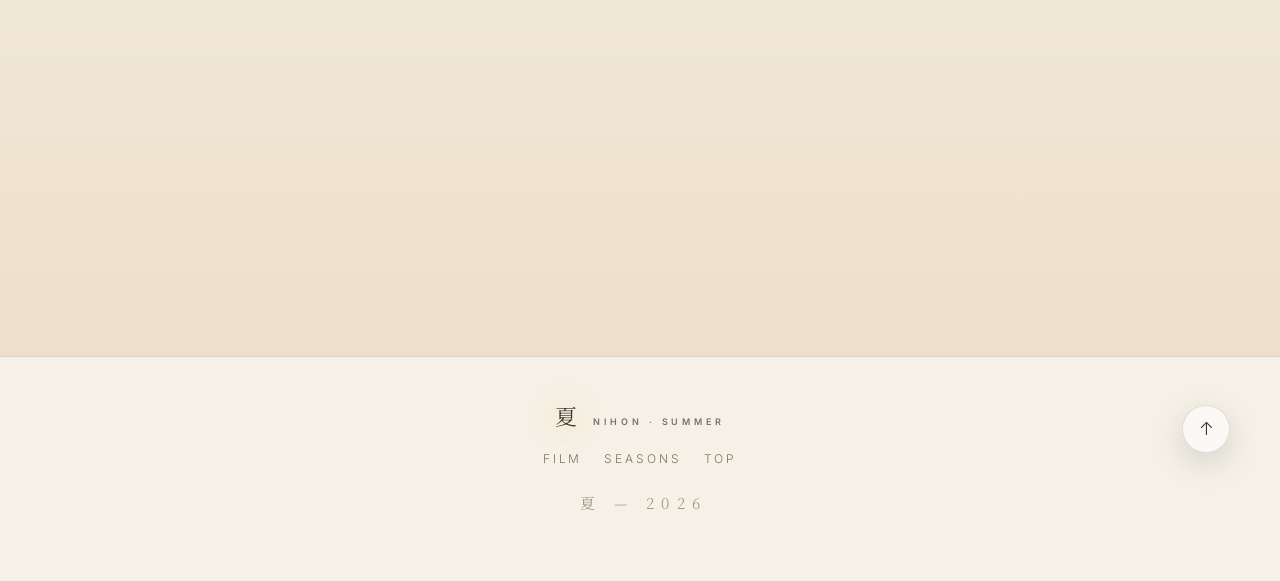
==== commit 53388f5d: "NIHON summer: full-bleed cinema film, season stage, sky shader, hanabi nights, zero cards" ====
--- a/solo/index.html
+++ b/solo/index.html
@@ -3,42 +3,38 @@
 <head>
     <meta charset="UTF-8">
     <meta name="viewport" content="width=device-width, initial-scale=1.0, viewport-fit=cover">
-    <meta name="description" content="NIHON: INK — a dark cinematic drift through lake, mountain, road, forest and sakura.">
-    <meta name="theme-color" content="#07090f">
-    <meta name="color-scheme" content="dark">
-    <meta property="og:title" content="NIHON 墨 — Ink in Motion">
-    <meta property="og:description" content="A dark scroll through lake, bamboo, road, and sakura — a living painting.">
+    <meta name="description" content="NIHON 夏 — a summer day that burns into a festival night. No gallery. One film.">
+    <meta name="theme-color" content="#bfe3f2">
+    <meta name="color-scheme" content="light dark">
+    <meta property="og:title" content="NIHON 夏 — Summer, Day into Night">
+    <meta property="og:description" content="Ten scenes. Four seasons. One summer film.">
     <meta property="og:type" content="website">
-    <meta property="og:image" content="https://images.unsplash.com/photo-1578134260566-d4083893996a?auto=format&fit=crop&w=1200&q=80">
-    <link rel="icon" href="data:image/svg+xml,%3Csvg xmlns='http://www.w3.org/2000/svg' viewBox='0 0 100 100'%3E%3Ctext y='.9em' font-size='90'%3E%E5%A2%A8%3C/text%3E%3C/svg%3E">
-    <link rel="preload" as="image" href="https://images.unsplash.com/photo-1578134260566-d4083893996a?auto=format&fit=crop&w=2400&q=80" fetchpriority="high">
-    <title>NIHON 墨 — Ink in Motion</title>
+    <meta property="og:image" content="https://images.unsplash.com/photo-1507525428034-b723cf961d3e?auto=format&fit=crop&w=1200&q=80">
+    <link rel="icon" href="data:image/svg+xml,%3Csvg xmlns='http://www.w3.org/2000/svg' viewBox='0 0 100 100'%3E%3Ctext y='.9em' font-size='90'%3E%E5%A4%8F%3C/text%3E%3C/svg%3E">
+    <link rel="preload" as="image" href="https://images.unsplash.com/photo-1507525428034-b723cf961d3e?auto=format&fit=crop&w=2400&q=80" fetchpriority="high">
+    <title>NIHON 夏 — Summer, Day into Night</title>
     <link rel="preconnect" href="https://fonts.googleapis.com">
     <link rel="preconnect" href="https://fonts.gstatic.com" crossorigin>
     <link href="https://fonts.googleapis.com/css2?family=Inter:wght@300;400;500;600&family=Noto+Serif+JP:wght@300;400;500;600&display=swap" rel="stylesheet">
     <link rel="stylesheet" href="styles.css">
     <script>
-    try { var nihonT = localStorage.getItem('nihon-theme'); if (!nihonT) nihonT = matchMedia('(prefers-color-scheme: light)').matches ? 'light' : 'dark'; document.documentElement.dataset.theme = nihonT; } catch (e) { document.documentElement.dataset.theme = 'dark'; }
+    try { var nihonT = localStorage.getItem('nihon-theme'); if (!nihonT) nihonT = 'light'; document.documentElement.dataset.theme = nihonT; } catch (e) { document.documentElement.dataset.theme = 'light'; }
     </script>
     <script type="importmap">
     { "imports": { "three": "https://unpkg.com/three@0.160.0/build/three.module.js" } }
     </script>
 </head>
 <body>
-    <div id="loader" aria-hidden="true"><span class="loader-kanji">墨</span><span class="loader-bar"><span></span></span></div>
+    <div id="loader" aria-hidden="true"><span class="loader-kanji">夏</span><span class="loader-bar"><span></span></span></div>
     <svg width="0" height="0" style="position:absolute" aria-hidden="true" focusable="false">
         <defs>
             <filter id="lens" x="-20%" y="-20%" width="140%" height="140%">
                 <feTurbulence type="fractalNoise" baseFrequency="0.012 0.02" numOctaves="2" seed="4" result="n"></feTurbulence>
                 <feDisplacementMap in="SourceGraphic" in2="n" scale="24" xChannelSelector="R" yChannelSelector="G"></feDisplacementMap>
             </filter>
-            <filter id="lens-soft" x="-20%" y="-20%" width="140%" height="140%">
-                <feTurbulence type="fractalNoise" baseFrequency="0.02 0.03" numOctaves="2" seed="9" result="n"></feTurbulence>
-                <feDisplacementMap in="SourceGraphic" in2="n" scale="12" xChannelSelector="R" yChannelSelector="G"></feDisplacementMap>
-            </filter>
         </defs>
     </svg>
-    <a class="skip" href="#atlas">Skip to atlas</a>
+    <a class="skip" href="#atlas">Skip to the film</a>
     <div id="progress" aria-hidden="true"></div>
     <div id="grain" aria-hidden="true"></div>
     <div id="dot" aria-hidden="true"></div>
@@ -46,9 +42,9 @@
     <header class="nav" id="nav">
         <div class="wrap nav-in">
             <span class="nav-lens" aria-hidden="true"></span>
-            <a class="brand magnetic" href="#top"><span class="jp">墨</span><span class="rom">NIHON · INK</span></a>
+            <a class="brand magnetic" href="#top"><span class="jp">夏</span><span class="rom">NIHON · SUMMER</span></a>
             <nav class="menu" aria-label="Sections">
-                <a class="magnetic" href="#atlas">Atlas</a>
+                <a class="magnetic" href="#atlas">Film</a>
                 <a class="magnetic" href="#seasons">Seasons</a>
                 <button id="themeBtn" class="theme-btn magnetic" aria-label="Toggle day and night">
                     <svg class="icon-sun" viewBox="0 0 24 24" fill="none" stroke="currentColor" stroke-width="1.8" stroke-linecap="round" aria-hidden="true"><circle cx="12" cy="12" r="4.2"/><path d="M12 2.5v2.4M12 19.1v2.4M2.5 12h2.4M19.1 12h2.4M5 5l1.7 1.7M17.3 17.3L19 19M19 5l-1.7 1.7M6.7 17.3L5 19"/></svg>
@@ -59,24 +55,25 @@
     </header>
 
     <section class="hero" id="top">
-        <div class="hero-still" data-depth="18" aria-hidden="true"><img src="https://images.unsplash.com/photo-1578134260566-d4083893996a?auto=format&fit=crop&w=2400&q=80" srcset="https://images.unsplash.com/photo-1578134260566-d4083893996a?auto=format&fit=crop&w=1200&q=70 1200w, https://images.unsplash.com/photo-1578134260566-d4083893996a?auto=format&fit=crop&w=2400&q=80 2400w" sizes="100vw" alt="" fetchpriority="high" decoding="async"></div>
-        <canvas id="ink" aria-hidden="true"></canvas>
+        <div class="hero-still" data-depth="18" aria-hidden="true"><img src="https://images.unsplash.com/photo-1507525428034-b723cf961d3e?auto=format&fit=crop&w=2400&q=80" srcset="https://images.unsplash.com/photo-1507525428034-b723cf961d3e?auto=format&fit=crop&w=1200&q=70 1200w, https://images.unsplash.com/photo-1507525428034-b723cf961d3e?auto=format&fit=crop&w=2400&q=80 2400w" sizes="100vw" alt="" fetchpriority="high" decoding="async"></div>
+        <canvas id="sky" aria-hidden="true"></canvas>
+        <canvas id="hanabi" aria-hidden="true"></canvas>
         <div class="hero-shade" aria-hidden="true"></div>
         <canvas id="petals" aria-hidden="true"></canvas>
         <div class="wrap hero-in">
-            <p class="hero-eyebrow">墨 — ink in motion</p>
+            <p class="hero-eyebrow">夏 — high summer</p>
             <div class="hero-3d">
                 <h1 class="nippon">日本</h1>
             </div>
-            <p class="tiny-line">kawaguchi lake — 05:12</p>
-            <p class="next-hint">scroll — つづく</p>
+            <p class="tiny-line">summer sea — 12:00</p>
+            <p class="next-hint">scroll — the film begins</p>
         </div>
         <div class="hero-foot wrap">
-            <div class="kana" aria-label="Journey chapters">
-                <a class="k magnetic" href="#p-lake" aria-label="Water — Lake Kawaguchi" title="Water — lake">湖</a>
-                <a class="k magnetic" href="#p-forest" aria-label="Forest — Arashiyama bamboo" title="Forest — bamboo">森</a>
-                <a class="k magnetic" href="#p-road" aria-label="Village road — Inaka" title="Road — inaka">道</a>
-                <a class="k magnetic" href="#p-miyajima" aria-label="Spirit — Miyajima floating torii" title="Spirit — miyajima">宮</a>
+            <div class="kana" aria-label="Film scenes">
+                <a class="k magnetic" href="#p-lake" aria-label="Scene 1 — Lake" title="Scene 1">湖</a>
+                <a class="k magnetic" href="#p-forest" aria-label="Scene 3 — Forest" title="Scene 3">森</a>
+                <a class="k magnetic" href="#p-road" aria-label="Scene 6 — Road" title="Scene 6">道</a>
+                <a class="k magnetic" href="#p-miyajima" aria-label="Scene 10 — Miyajima" title="Scene 10">宮</a>
             </div>
             <span class="scroll-line" aria-hidden="true"><span></span></span>
         </div>
@@ -84,181 +81,129 @@
 
     <main>
         <section class="preface-sec">
-            <p class="preface reveal">静けさ。</p>
-            <p class="preface-sub reveal" style="--d:.15s">stillness — one scroll, sideways</p>
+            <p class="preface reveal">夏。</p>
+            <p class="preface-sub reveal" style="--d:.15s">ten scenes · one summer · no gallery</p>
         </section>
 
         <section class="atlas-head wrap" id="atlas">
             <div class="reveal">
-                <p class="eyebrow-light">地図 — 横スクロール</p>
-                <h2>地図</h2>
-                <p class="atlas-hint">scroll down — drift sideways →</p>
-            </div>
-        </section>
-
-        <section class="journey" id="journey" aria-label="Atlas journey">
-            <div class="journey-pin">
-                <span class="ghostword gw-journey" aria-hidden="true">旅</span>
-                <div class="journey-track">
-                    <p class="jphase"><span>水</span>still water</p>
-                    <article class="place tilt" id="p-lake">
-                        <figure>
-                            <img class="layer-back" src="https://images.unsplash.com/photo-1649583693539-f36f908da137?auto=format&fit=crop&w=1600&q=80" alt="Mount Fuji over Lake Kawaguchi at dawn" loading="lazy" decoding="async">
-                            <div class="scrim"></div>
-                            <span class="glare" aria-hidden="true"></span>
-                            <span class="kanji-ghost" aria-hidden="true">湖</span>
-                            <p class="badge"><span>01</span> 湖</p>
-                            <div class="words"><h2>湖</h2></div>
-                            <figcaption><span class="chip">Kawaguchi</span></figcaption>
-                        </figure>
-                    </article>
-                    <article class="place slim tilt" id="p-torii">
-                        <figure>
-                            <img class="layer-back" src="https://images.unsplash.com/photo-1528360983277-13d401cdc186?auto=format&fit=crop&w=1600&q=80" alt="Fushimi Inari torii gates in Kyoto" loading="lazy" decoding="async">
-                            <div class="scrim"></div>
-                            <span class="glare" aria-hidden="true"></span>
-                            <span class="kanji-ghost" aria-hidden="true">鳥</span>
-                            <p class="badge"><span>02</span> 鳥居</p>
-                            <div class="words"><h2>鳥</h2></div>
-                            <figcaption><span class="chip">Kyoto</span></figcaption>
-                        </figure>
-                    </article>
-                    <p class="jphase"><span>森</span>deep green</p>
-                    <article class="place tilt" id="p-forest">
-                        <figure>
-                            <img class="layer-back" src="https://images.unsplash.com/photo-1702564492961-3643703480c2?auto=format&fit=crop&w=1600&q=80" alt="Arashiyama bamboo grove in Kyoto" loading="lazy" decoding="async">
-                            <div class="scrim"></div>
-                            <span class="glare" aria-hidden="true"></span>
-                            <span class="kanji-ghost" aria-hidden="true">竹</span>
-                            <p class="badge"><span>03</span> 竹</p>
-                            <div class="words"><h2>竹</h2></div>
-                            <figcaption><span class="chip">Arashiyama</span></figcaption>
-                        </figure>
-                    </article>
-                    <article class="place slim tilt" id="p-moss">
-                        <figure>
-                            <img class="layer-back" src="https://images.unsplash.com/photo-1502082553048-f009c37129b9?auto=format&fit=crop&w=1600&q=80" alt="Quiet green forest light" loading="lazy" decoding="async">
-                            <div class="scrim"></div>
-                            <span class="glare" aria-hidden="true"></span>
-                            <span class="kanji-ghost" aria-hidden="true">苔</span>
-                            <p class="badge"><span>04</span> 苔</p>
-                            <div class="words"><h2>苔</h2></div>
-                            <figcaption><span class="chip">Yakushima</span></figcaption>
-                        </figure>
-                    </article>
-                    <p class="jphase"><span>里</span>village road</p>
-                    <article class="place slim tilt" id="p-tea">
-                        <figure>
-                            <img class="layer-back" src="https://images.unsplash.com/photo-1582793988951-9aed5509eb97?auto=format&fit=crop&w=1600&q=80" alt="Green tea fields in Shizuoka" loading="lazy" decoding="async">
-                            <div class="scrim"></div>
-                            <span class="glare" aria-hidden="true"></span>
-                            <span class="kanji-ghost" aria-hidden="true">茶</span>
-                            <p class="badge"><span>05</span> 茶</p>
-                            <div class="words"><h2>茶</h2></div>
-                            <figcaption><span class="chip">Shizuoka</span></figcaption>
-                        </figure>
-                    </article>
-                    <article class="place tilt" id="p-road">
-                        <figure>
-                            <img class="layer-back" src="https://images.unsplash.com/photo-1505069190533-da1c9af13346?auto=format&fit=crop&w=1600&q=80" alt="Country road with Mount Fuji ahead" loading="lazy" decoding="async">
-                            <div class="scrim"></div>
-                            <span class="glare" aria-hidden="true"></span>
-                            <span class="kanji-ghost" aria-hidden="true">道</span>
-                            <p class="badge"><span>06</span> 道</p>
-                            <div class="words"><h2>道</h2></div>
-                            <figcaption><span class="chip">Inaka</span></figcaption>
-                        </figure>
-                    </article>
-                    <article class="place slim tilt" id="p-kyo">
-                        <figure>
-                            <img class="layer-back" src="https://images.unsplash.com/photo-1493976040374-85c8e12f0c0e?auto=format&fit=crop&w=1600&q=80" alt="Old Kyoto temple street in the morning" loading="lazy" decoding="async">
-                            <div class="scrim"></div>
-                            <span class="glare" aria-hidden="true"></span>
-                            <span class="kanji-ghost" aria-hidden="true">京</span>
-                            <p class="badge"><span>07</span> 京</p>
-                            <div class="words"><h2>京</h2></div>
-                            <figcaption><span class="chip">Kyoto</span></figcaption>
-                        </figure>
-                    </article>
-                    <article class="place slim tilt" id="p-machi">
-                        <figure>
-                            <img class="layer-back" src="https://images.unsplash.com/photo-1480796927426-f609979314bd?auto=format&fit=crop&w=1600&q=80" alt="Soft Tokyo skyline fading into dusk haze" loading="lazy" decoding="async">
-                            <div class="scrim"></div>
-                            <span class="glare" aria-hidden="true"></span>
-                            <span class="kanji-ghost" aria-hidden="true">街</span>
-                            <p class="badge"><span>08</span> 街</p>
-                            <div class="words"><h2>街</h2></div>
-                            <figcaption><span class="chip">Tokyo</span></figcaption>
-                        </figure>
-                    </article>
-                    <p class="jphase"><span>心</span>spirit</p>
-                    <article class="place tilt" id="p-fuji">
-                        <figure>
-                            <img class="layer-back" src="https://images.unsplash.com/photo-1545569341-9eb8b30979d9?auto=format&fit=crop&w=1600&q=80" alt="Chureito pagoda with Mount Fuji and sakura" loading="lazy" decoding="async">
-                            <div class="scrim"></div>
-                            <span class="glare" aria-hidden="true"></span>
-                            <span class="kanji-ghost" aria-hidden="true">富士</span>
-                            <p class="badge"><span>09</span> 富士</p>
-                            <div class="words"><h2>富士</h2></div>
-                            <figcaption><span class="chip">Fuji</span></figcaption>
-                        </figure>
-                    </article>
-                    <article class="place slim tilt" id="p-miyajima">
-                        <figure>
-                            <img class="layer-back" src="https://images.unsplash.com/photo-1522383225653-ed111181a951?auto=format&fit=crop&w=1600&q=80" alt="Floating torii gate at Miyajima in calm water" loading="lazy" decoding="async">
-                            <div class="scrim"></div>
-                            <span class="glare" aria-hidden="true"></span>
-                            <span class="kanji-ghost" aria-hidden="true">宮</span>
-                            <p class="badge"><span>10</span> 宮島</p>
-                            <div class="words"><h2>宮</h2></div>
-                            <figcaption><span class="chip">Miyajima</span></figcaption>
-                        </figure>
-                    </article>
-                    <p class="jphase jphase-end"><span>桜</span>one week a year</p>
-                </div>
-                <div class="journey-bar" aria-hidden="true"><span id="jprog"></span></div>
-            </div>
-        </section>
-
-        <section class="seasons" id="seasons">
-            <div class="seasons-glow" aria-hidden="true"></div>
-            <span class="ghostword gw-seasons" aria-hidden="true">季</span>
-            <div class="wrap">
-                <p class="eyebrow reveal">四季</p>
-                <div class="season-min reveal" style="--d:.1s">
-                    <div class="season-card tilt"><span class="shine" aria-hidden="true"></span><img src="https://images.unsplash.com/photo-1490806843957-31f4c9a91c65?auto=format&fit=crop&w=800&q=70" alt="Spring — Fuji with sakura blossoms" loading="lazy"><span class="kanji">春</span><span class="rom">spring</span></div>
-                    <div class="season-card tilt"><span class="shine" aria-hidden="true"></span><img src="https://images.unsplash.com/photo-1589308078059-be1415eab4c3?auto=format&fit=crop&w=800&q=70" alt="Summer — lush green Nachi falls and pagoda" loading="lazy"><span class="kanji">夏</span><span class="rom">summer</span></div>
-                    <div class="season-card tilt"><span class="shine" aria-hidden="true"></span><img src="https://images.unsplash.com/photo-1504198458649-3128b932f49e?auto=format&fit=crop&w=800&q=70" alt="Autumn — red momiji leaves at Kyoto temple" loading="lazy"><span class="kanji">秋</span><span class="rom">autumn</span></div>
-                    <div class="season-card tilt"><span class="shine" aria-hidden="true"></span><img src="https://images.unsplash.com/photo-1557409518-691ebcd96038?auto=format&fit=crop&w=800&q=70" alt="Winter — snow village Shirakawa-go" loading="lazy"><span class="kanji">冬</span><span class="rom">winter</span></div>
+                <p class="eyebrow-light">映画 — 10 scenes</p>
+                <h2>映画</h2>
+                <p class="atlas-hint">keep scrolling — the film plays itself</p>
+            </div>
+        </section>
+
+        <section class="cinema" id="journey" aria-label="Summer film, ten scenes">
+            <div class="cinema-pin">
+                <div class="scene" id="p-lake" data-i="0">
+                    <img class="scene-img" src="https://images.unsplash.com/photo-1649583693539-f36f908da137?auto=format&fit=crop&w=1800&q=80" alt="Mount Fuji over Lake Kawaguchi at dawn" loading="lazy" decoding="async">
+                    <div class="scene-shade"></div>
+                    <span class="scene-kanji" aria-hidden="true">湖</span>
+                    <div class="scene-cap"><span class="scene-no">01 / 10</span><span class="scene-name">Lake Kawaguchi</span><span class="scene-sub">still water</span></div>
+                </div>
+                <div class="scene" id="p-torii" data-i="1">
+                    <img class="scene-img" src="https://images.unsplash.com/photo-1528360983277-13d401cdc186?auto=format&fit=crop&w=1800&q=80" alt="Fushimi Inari torii gates in Kyoto" loading="lazy" decoding="async">
+                    <div class="scene-shade"></div>
+                    <span class="scene-kanji" aria-hidden="true">鳥</span>
+                    <div class="scene-cap"><span class="scene-no">02 / 10</span><span class="scene-name">Fushimi Inari</span><span class="scene-sub">a thousand gates</span></div>
+                </div>
+                <div class="scene" id="p-forest" data-i="2">
+                    <img class="scene-img" src="https://images.unsplash.com/photo-1702564492961-3643703480c2?auto=format&fit=crop&w=1800&q=80" alt="Arashiyama bamboo grove in Kyoto" loading="lazy" decoding="async">
+                    <div class="scene-shade"></div>
+                    <span class="scene-kanji" aria-hidden="true">竹</span>
+                    <div class="scene-cap"><span class="scene-no">03 / 10</span><span class="scene-name">Arashiyama</span><span class="scene-sub">deep green</span></div>
+                </div>
+                <div class="scene" id="p-moss" data-i="3">
+                    <img class="scene-img" src="https://images.unsplash.com/photo-1502082553048-f009c37129b9?auto=format&fit=crop&w=1800&q=80" alt="Quiet green forest light" loading="lazy" decoding="async">
+                    <div class="scene-shade"></div>
+                    <span class="scene-kanji" aria-hidden="true">苔</span>
+                    <div class="scene-cap"><span class="scene-no">04 / 10</span><span class="scene-name">Yakushima</span><span class="scene-sub">only wind</span></div>
+                </div>
+                <div class="scene" id="p-tea" data-i="4">
+                    <img class="scene-img" src="https://images.unsplash.com/photo-1582793988951-9aed5509eb97?auto=format&fit=crop&w=1800&q=80" alt="Green tea fields in Shizuoka" loading="lazy" decoding="async">
+                    <div class="scene-shade"></div>
+                    <span class="scene-kanji" aria-hidden="true">茶</span>
+                    <div class="scene-cap"><span class="scene-no">05 / 10</span><span class="scene-name">Shizuoka</span><span class="scene-sub">tea rows</span></div>
+                </div>
+                <div class="scene" id="p-road" data-i="5">
+                    <img class="scene-img" src="https://images.unsplash.com/photo-1505069190533-da1c9af13346?auto=format&fit=crop&w=1800&q=80" alt="Country road with Mount Fuji ahead" loading="lazy" decoding="async">
+                    <div class="scene-shade"></div>
+                    <span class="scene-kanji" aria-hidden="true">道</span>
+                    <div class="scene-cap"><span class="scene-no">06 / 10</span><span class="scene-name">Inaka</span><span class="scene-sub">village road</span></div>
+                </div>
+                <div class="scene" id="p-kyo" data-i="6">
+                    <img class="scene-img" src="https://images.unsplash.com/photo-1493976040374-85c8e12f0c0e?auto=format&fit=crop&w=1800&q=80" alt="Old Kyoto temple street in the morning" loading="lazy" decoding="async">
+                    <div class="scene-shade"></div>
+                    <span class="scene-kanji" aria-hidden="true">京</span>
+                    <div class="scene-cap"><span class="scene-no">07 / 10</span><span class="scene-name">Kyoto</span><span class="scene-sub">morning bells</span></div>
+                </div>
+                <div class="scene" id="p-machi" data-i="7">
+                    <img class="scene-img" src="https://images.unsplash.com/photo-1480796927426-f609979314bd?auto=format&fit=crop&w=1800&q=80" alt="Soft Tokyo skyline fading into dusk haze" loading="lazy" decoding="async">
+                    <div class="scene-shade"></div>
+                    <span class="scene-kanji" aria-hidden="true">街</span>
+                    <div class="scene-cap"><span class="scene-no">08 / 10</span><span class="scene-name">Tokyo</span><span class="scene-sub">dusk haze</span></div>
+                </div>
+                <div class="scene" id="p-fuji" data-i="8">
+                    <img class="scene-img" src="https://images.unsplash.com/photo-1545569341-9eb8b30979d9?auto=format&fit=crop&w=1800&q=80" alt="Chureito pagoda with Mount Fuji and sakura" loading="lazy" decoding="async">
+                    <div class="scene-shade"></div>
+                    <span class="scene-kanji" aria-hidden="true">富士</span>
+                    <div class="scene-cap"><span class="scene-no">09 / 10</span><span class="scene-name">Fuji</span><span class="scene-sub">spirit</span></div>
+                </div>
+                <div class="scene" id="p-miyajima" data-i="9">
+                    <img class="scene-img" src="https://images.unsplash.com/photo-1522383225653-ed111181a951?auto=format&fit=crop&w=1800&q=80" alt="Floating torii gate at Miyajima in calm water" loading="lazy" decoding="async">
+                    <div class="scene-shade"></div>
+                    <span class="scene-kanji" aria-hidden="true">宮</span>
+                    <div class="scene-cap"><span class="scene-no">10 / 10</span><span class="scene-name">Miyajima</span><span class="scene-sub">the floating gate</span></div>
+                </div>
+                <div class="cinema-ui" aria-hidden="true">
+                    <span id="jcur">01</span><span class="cinema-total">/ 10</span>
+                    <div class="cinema-bar"><span id="jprog"></span></div>
+                </div>
+            </div>
+        </section>
+
+        <section class="stage" id="seasons" aria-label="Seasons">
+            <div class="stage-bg on" data-s="0"><img src="https://images.unsplash.com/photo-1490806843957-31f4c9a91c65?auto=format&fit=crop&w=1800&q=70" alt="" loading="lazy" decoding="async"></div>
+            <div class="stage-bg" data-s="1"><img src="https://images.unsplash.com/photo-1589308078059-be1415eab4c3?auto=format&fit=crop&w=1800&q=70" alt="" loading="lazy" decoding="async"></div>
+            <div class="stage-bg" data-s="2"><img src="https://images.unsplash.com/photo-1504198458649-3128b932f49e?auto=format&fit=crop&w=1800&q=70" alt="" loading="lazy" decoding="async"></div>
+            <div class="stage-bg" data-s="3"><img src="https://images.unsplash.com/photo-1557409518-691ebcd96038?auto=format&fit=crop&w=1800&q=70" alt="" loading="lazy" decoding="async"></div>
+            <div class="stage-shade"></div>
+            <div class="wrap stage-ui">
+                <p class="eyebrow">四季 — touch a season</p>
+                <div class="season-tabs" role="tablist" aria-label="Seasons">
+                    <button class="stab on" data-s="0" role="tab" aria-selected="true"><span class="stab-kanji">春</span><span class="stab-rom">spring</span></button>
+                    <button class="stab" data-s="1" role="tab" aria-selected="false"><span class="stab-kanji">夏</span><span class="stab-rom">summer</span></button>
+                    <button class="stab" data-s="2" role="tab" aria-selected="false"><span class="stab-kanji">秋</span><span class="stab-rom">autumn</span></button>
+                    <button class="stab" data-s="3" role="tab" aria-selected="false"><span class="stab-kanji">冬</span><span class="stab-rom">winter</span></button>
                 </div>
             </div>
         </section>
 
         <section class="closing">
             <div class="wrap narrow reveal">
-                <svg class="kanji-draw" viewBox="0 0 200 200" role="img" aria-label="Stillness">
-                    <text x="50%" y="54%" text-anchor="middle" dominant-baseline="central">静</text>
+                <svg class="kanji-draw" viewBox="0 0 200 200" role="img" aria-label="Summer">
+                    <text x="50%" y="54%" text-anchor="middle" dominant-baseline="central">夏</text>
                 </svg>
-                <p class="closing-sub">stillness — つづく</p>
+                <p class="closing-sub">summer, burning out — 花火</p>
             </div>
         </section>
     </main>
 
     <footer id="colophon">
         <div class="wrap foot-in">
-            <a class="brand foot-brand magnetic" href="#top"><span class="jp">墨</span><span class="rom">NIHON · INK</span></a>
+            <a class="brand foot-brand magnetic" href="#top"><span class="jp">夏</span><span class="rom">NIHON · SUMMER</span></a>
             <nav class="foot-nav" aria-label="Footer">
-                <a href="#atlas">Atlas</a>
+                <a href="#atlas">Film</a>
                 <a href="#seasons">Seasons</a>
                 <a href="#top">Top</a>
             </nav>
-            <p class="dim">静けさ — <span id="year">2026</span></p>
+            <p class="dim">夏 — <span id="year">2026</span></p>
             <button id="toTop" class="to-top magnetic" aria-label="Back to top">↑</button>
         </div>
     </footer>
 
     <script src="lenis.min.js"></script>
-    <script type="module" src="ink.js"></script>
+    <script type="module" src="sky.js"></script>
     <script src="app.js"></script>
 </body>
 </html>
--- a/solo/styles.css
+++ b/solo/styles.css
@@ -1,18 +1,18 @@
+/* NIHON 夏 — summer day by default, festival night on toggle */
 :root {
-    --paper: #07090f;
-    --paper-2: #0c0f16;
-    --ink: #f2ece4;
-    --soft: #a79d92;
-    --muted: #6e675e;
-    --line: rgba(242, 236, 228, 0.12);
-    --moss-bright: #8ba182;
-    --washi: #faf5ef;
-    --deep: #04060a;
-    --kin: #c9a86a;
-    --sakura: #f2a9c4;
-    --sakura-deep: #e98aa9;
-    --aqua: #b4dcff;
-    --shadow-lg: 0 30px 80px rgba(0, 0, 0, 0.6), 0 4px 18px rgba(0, 0, 0, 0.5);
+    --paper: #f6f1e6;
+    --paper-2: #eddfc9;
+    --ink: #33302b;
+    --soft: #7d7468;
+    --muted: #ab9f8f;
+    --line: rgba(51, 48, 43, 0.14);
+    --deep: #101828;
+    --sun: #f0a832;
+    --sea: #1f8aa8;
+    --sakura: #e08aa0;
+    --sakura-deep: #bd7d90;
+    --night: #0a0d1a;
+    --lantern: #ffb35c;
     --expo: cubic-bezier(0.22, 1, 0.36, 1);
     --serif: "Noto Serif JP", "Hiragino Mincho ProN", serif;
     --sans: "Inter", -apple-system, "Segoe UI", Arial, sans-serif;
@@ -23,37 +23,23 @@
     --rx: 0deg;
     --ry: 0deg;
     --press: 0;
-    --gx: 50%;
-    --gy: 30%;
-    --hx: 0deg;
-    --hy: 0deg;
     --d: 0s;
 }
 @property --mx { syntax: "<percentage>"; inherits: true; initial-value: 50%; }
 @property --gi { syntax: "<number>"; inherits: true; initial-value: 1; }
 
-/* ——— daylight: warm washi paper, same calm bones ——— */
-[data-theme="light"] {
-    --paper: #f5efe9;
-    --paper-2: #ece1d4;
-    --ink: #2b2626;
-    --soft: #7a6f6d;
-    --muted: #a89e9c;
-    --line: rgba(43, 38, 38, 0.12);
-    --deep: #141114;
-    --sakura: #d98aa5;
-    --sakura-deep: #bd7d90;
-    --shadow-lg: 0 30px 80px rgba(80, 60, 50, 0.22), 0 4px 18px rgba(80, 60, 50, 0.14);
-}
-[data-theme="light"] .ghostword { -webkit-text-stroke-color: rgba(43, 38, 38, 0.14); }
-[data-theme="light"] .gw-journey { -webkit-text-stroke-color: rgba(43, 38, 38, 0.09); }
-[data-theme="light"] .journey-pin { background: radial-gradient(1200px 600px at 50% 120%, rgba(217, 138, 165, 0.1), transparent 70%), var(--paper); }
-[data-theme="light"] .preface { text-shadow: none; }
-[data-theme="light"] .atlas-head h2 { text-shadow: none; }
-[data-theme="light"] .closing { background: linear-gradient(180deg, var(--paper), var(--paper-2)); }
-[data-theme="light"] #grain { opacity: 0.08; }
-[data-theme="light"] .seasons, [data-theme="light"] footer { background: #141114; color: #f6ecec; }
-[data-theme="light"] .eyebrow { color: var(--sakura-deep); }
+/* ——— festival night ——— */
+[data-theme="dark"] {
+    --paper: #0a0d1a;
+    --paper-2: #111527;
+    --ink: #f2ecdf;
+    --soft: #a89e8d;
+    --muted: #6f6a5e;
+    --line: rgba(242, 236, 223, 0.14);
+    --deep: #05070f;
+    --sakura: #f2a9c4;
+    --sakura-deep: #e98aa9;
+}
 
 * { box-sizing: border-box; }
 html { scroll-behavior: smooth; }
@@ -70,45 +56,42 @@
     -webkit-font-smoothing: antialiased;
     text-rendering: optimizeLegibility;
     overflow-x: hidden;
-}
-::selection { background: var(--sakura); color: #1a0e14; }
-h1, h2, h3 { font-family: var(--serif); font-weight: 300; line-height: 1.15; margin: 0; text-wrap: balance; letter-spacing: 0.02em; }
+    transition: background 0.8s var(--expo), color 0.8s var(--expo);
+}
+::selection { background: var(--sun); color: #3a2408; }
+[data-theme="dark"] ::selection { background: var(--sakura); color: #1a0e14; }
+h1, h2, h3 { font-family: var(--serif); font-weight: 300; line-height: 1.15; margin: 0; text-wrap: balance; }
 p { text-wrap: pretty; }
 img { user-select: none; display: block; opacity: 0; transition: opacity 0.9s ease; }
 img.ok { opacity: 1; }
-a { transition: color 0.4s var(--expo), opacity 0.4s var(--expo), background 0.4s var(--expo), transform 0.4s var(--expo), border-color 0.4s; }
-a:focus-visible, button:focus-visible { outline: 2px solid var(--sakura); outline-offset: 4px; border-radius: 4px; }
+a { transition: color 0.4s var(--expo), background 0.4s var(--expo), transform 0.4s var(--expo), box-shadow 0.4s var(--expo); }
+a:focus-visible, button:focus-visible { outline: 2px solid var(--sun); outline-offset: 4px; border-radius: 4px; }
 button { font: inherit; }
 .wrap { max-width: 1180px; margin: 0 auto; padding: 0 28px; }
 .wrap.narrow { max-width: 700px; }
-.skip { position: fixed; top: -60px; left: 16px; z-index: 300; background: #2b2626; color: #faf5ef; font-size: 13px; letter-spacing: 0.08em; text-decoration: none; padding: 10px 18px; border-radius: 999px; transition: top 0.3s var(--expo); }
+.skip { position: fixed; top: -60px; left: 16px; z-index: 300; background: #33302b; color: #faf5ef; font-size: 13px; letter-spacing: 0.08em; text-decoration: none; padding: 10px 18px; border-radius: 999px; transition: top 0.3s var(--expo); }
 .skip:focus-visible { top: 12px; }
-section[id], article[id] { scroll-margin-top: 90px; }
-
-/* loader — ink */
-#loader { position: fixed; inset: 0; z-index: 400; display: flex; flex-direction: column; gap: 18px; align-items: center; justify-content: center; background: var(--deep); color: var(--ink); transition: opacity 0.7s var(--expo), visibility 0.7s; }
+section[id] { scroll-margin-top: 90px; }
+
+#loader { position: fixed; inset: 0; z-index: 400; display: flex; flex-direction: column; gap: 18px; align-items: center; justify-content: center; background: linear-gradient(180deg, #bfe3f2, #f6f1e6); color: #33302b; transition: opacity 0.7s var(--expo), visibility 0.7s; }
+[data-theme="dark"] #loader { background: var(--night); color: var(--ink); }
 #loader.done { opacity: 0; visibility: hidden; }
-.loader-kanji { font-family: var(--serif); font-size: clamp(64px, 12vw, 110px); text-shadow: 0 0 60px rgba(242,169,196,0.35); animation: breatheHint 1.6s ease-in-out infinite; }
-.loader-bar { width: 148px; height: 2px; border-radius: 2px; background: rgba(242,236,228,0.14); overflow: hidden; }
-.loader-bar span { display: block; height: 100%; width: 40%; border-radius: inherit; background: linear-gradient(90deg, var(--sakura), var(--kin)); animation: loadslide 1.1s var(--expo) infinite; }
+.loader-kanji { font-family: var(--serif); font-size: clamp(64px, 12vw, 110px); text-shadow: 0 0 60px rgba(240, 168, 50, 0.45); animation: breatheHint 1.6s ease-in-out infinite; }
+.loader-bar { width: 148px; height: 2px; border-radius: 2px; background: rgba(51,48,43,0.16); overflow: hidden; }
+[data-theme="dark"] .loader-bar { background: rgba(242,236,223,0.14); }
+.loader-bar span { display: block; height: 100%; width: 40%; border-radius: inherit; background: linear-gradient(90deg, var(--sun), var(--sea)); animation: loadslide 1.1s var(--expo) infinite; }
 @keyframes loadslide { 0% { transform: translateX(-110%); } 100% { transform: translateX(380%); } }
 
-#progress { position: fixed; top: 0; left: 0; right: 0; height: 3px; z-index: 120; background: linear-gradient(90deg, var(--sakura), var(--kin)); transform-origin: 0 50%; transform: scaleX(0); }
-#grain { position: fixed; inset: 0; z-index: 90; pointer-events: none; opacity: 0.06;
+#progress { position: fixed; top: 0; left: 0; right: 0; height: 3px; z-index: 120; background: linear-gradient(90deg, var(--sun), var(--sea)); transform-origin: 0 50%; transform: scaleX(0); }
+[data-theme="dark"] #progress { background: linear-gradient(90deg, var(--sakura), var(--lantern)); }
+#grain { position: fixed; inset: 0; z-index: 90; pointer-events: none; opacity: 0.05;
     background-image: url("data:image/svg+xml,%3Csvg xmlns='http://www.w3.org/2000/svg' width='160' height='160'%3E%3Cfilter id='n'%3E%3CfeTurbulence type='fractalNoise' baseFrequency='0.9' numOctaves='2'/%3E%3C/filter%3E%3Crect width='160' height='160' filter='url(%23n)' opacity='1'/%3E%3C/svg%3E");
 }
-
 .reveal { opacity: 0; transform: translateY(28px); transition: opacity 1s var(--expo), transform 1s var(--expo); transition-delay: var(--d, 0s); will-change: opacity, transform; }
 .reveal.in { opacity: 1; transform: none; }
 .magnetic { transition: translate 0.45s var(--expo); will-change: translate; }
 
-/* ghost kanji drifting behind scenes */
-.ghostword { position: absolute; font-family: var(--serif); font-weight: 300; line-height: 1; color: transparent; -webkit-text-stroke: 1px rgba(242, 236, 228, 0.13); pointer-events: none; user-select: none; will-change: translate; }
-.gw-hero { z-index: 2; right: 4vw; top: 12vh; font-size: clamp(200px, 34vw, 480px); }
-.gw-journey { z-index: 0; left: 50%; top: 50%; translate: -50% -50%; font-size: clamp(280px, 44vw, 620px); -webkit-text-stroke-color: rgba(242, 236, 228, 0.08); }
-.gw-seasons { z-index: 0; left: 2vw; top: 4vh; font-size: clamp(160px, 24vw, 340px); -webkit-text-stroke-color: rgba(242, 169, 196, 0.12); }
-
-/* nav — water-drop lens */
+/* nav — sea-glass drop */
 .nav { position: fixed; inset: 14px 0 auto 0; z-index: 100; perspective: 900px; transition: translate 0.5s var(--expo); }
 .nav.hide { translate: 0 -140%; }
 .nav-in {
@@ -118,16 +101,14 @@
     border: 0; border-radius: 999px;
     transform: rotateX(var(--rx)) rotateY(var(--ry)) scale(calc(1 - var(--press) * 0.02));
     background:
-        linear-gradient(180deg, rgba(255,255,255,0.3), rgba(255,255,255,0.04) 28%, rgba(255,255,255,0.0) 55%, rgba(180,220,255,0.07) 100%),
-        rgba(255,255,255,0.02);
+        linear-gradient(180deg, rgba(255,255,255,0.35), rgba(255,255,255,0.05) 30%, rgba(255,255,255,0.0) 55%, rgba(120,200,230,0.08) 100%),
+        rgba(255,255,255,0.04);
     box-shadow:
         inset 0 1px 1px 0 rgba(255,255,255,0.95),
-        inset 0 -2px 4px 0 rgba(140,190,255,0.2),
-        inset 2px 0 4px 0 rgba(255,255,255,0.12),
-        inset -2px 0 4px 0 rgba(140,190,255,0.12),
-        inset 0 0 0 1px rgba(255,255,255,0.1),
-        0 1px 2px rgba(0,0,0,0.3),
-        0 24px 70px rgba(0,0,0,0.5);
+        inset 0 -2px 4px 0 rgba(120,190,220,0.2),
+        inset 0 0 0 1px rgba(255,255,255,0.12),
+        0 1px 2px rgba(30,60,80,0.15),
+        0 24px 70px rgba(30,60,80,0.25);
     transition: background 0.6s var(--expo), box-shadow 0.6s;
 }
 .nav-lens { position: absolute; inset: 0; z-index: 0; border-radius: inherit; backdrop-filter: var(--glass-blur); -webkit-backdrop-filter: var(--glass-blur); filter: url(#lens); pointer-events: none; }
@@ -136,8 +117,7 @@
     background:
         linear-gradient(180deg, rgba(255,255,255,0.6), transparent 18%),
         radial-gradient(70px 22px at var(--mx) 0%, rgba(255,255,255,calc(0.95 * var(--gi))), transparent 70%),
-        radial-gradient(160px 44px at var(--mx) 8%, rgba(180,220,255,calc(0.35 * var(--gi))), transparent 70%);
-    opacity: 1;
+        radial-gradient(160px 44px at var(--mx) 8%, rgba(140,210,240,calc(0.35 * var(--gi))), transparent 70%);
 }
 .nav-in::after {
     content: ""; position: absolute; inset: 0; border-radius: inherit; pointer-events: none;
@@ -160,172 +140,144 @@
     animation: lg-ripple 0.8s var(--expo) forwards;
 }
 .nav-in:active { --press: 1; }
-.nav.solid .nav-in {
-    background:
-        linear-gradient(180deg, rgba(255,255,255,0.5), rgba(255,255,255,0.05) 55%),
-        rgba(10, 13, 20, 0.25);
-}
-.brand { display: flex; align-items: baseline; gap: 10px; text-decoration: none; color: #f4eee6; }
-.brand .jp { font-family: var(--serif); font-weight: 300; font-size: 22px; line-height: 1; letter-spacing: 0.28em; text-shadow: 0 0 24px rgba(242,169,196,0.4); }
+.nav.solid .nav-in { background: linear-gradient(180deg, rgba(255,255,255,0.5), rgba(255,255,255,0.06) 55%), rgba(246, 241, 230, 0.3); }
+[data-theme="dark"] .nav.solid .nav-in { background: linear-gradient(180deg, rgba(255,255,255,0.4), rgba(255,255,255,0.04) 55%), rgba(10, 13, 26, 0.35); }
+.brand { display: flex; align-items: baseline; gap: 10px; text-decoration: none; color: #17303a; }
+[data-theme="dark"] .brand { color: #f4eee6; }
+.brand .jp { font-family: var(--serif); font-size: 22px; line-height: 1; letter-spacing: 0.28em; text-shadow: 0 0 24px rgba(240, 168, 50, 0.5); }
 .brand .rom { font-size: 9px; font-weight: 600; letter-spacing: 0.44em; opacity: 0.65; }
 .menu { display: flex; gap: 6px; align-items: center; }
 .nav-in > *:not(.nav-lens) { position: relative; z-index: 1; }
-.menu a { position: relative; overflow: hidden; color: rgba(244, 238, 230, 0.82); text-decoration: none; font-size: 11px; font-weight: 500; letter-spacing: 0.2em; text-transform: uppercase; padding: 9px 16px; border-radius: 999px; transition: background 0.5s var(--expo), color 0.5s, box-shadow 0.5s var(--expo), transform 0.5s var(--expo); }
-.menu a::before { content: ""; position: absolute; inset: 0; border-radius: inherit; background: linear-gradient(180deg, rgba(255,255,255,0.3), transparent 55%); opacity: 0; transition: opacity 0.4s; pointer-events: none; }
-.menu a:hover { background: rgba(255,255,255,0.1); color: #fff; transform: translateY(-1px); box-shadow: inset 0 1px 0 rgba(255,255,255,0.45), 0 8px 22px rgba(0,0,0,0.4); }
-.menu a:hover::before { opacity: 1; }
-
-/* day / night switch — a quiet little moon */
-.theme-btn { width: 38px; height: 38px; border-radius: 50%; border: 1px solid rgba(255,255,255,0.25); background: rgba(255,255,255,0.06); color: #f4eee6; display: inline-flex; align-items: center; justify-content: center; cursor: pointer; padding: 0; box-shadow: inset 0 1px 1px rgba(255,255,255,0.35); transition: background 0.5s var(--expo), transform 0.5s var(--expo); }
-.theme-btn:hover { background: rgba(255,255,255,0.14); transform: translateY(-1px); }
+.menu a { position: relative; color: rgba(23, 48, 58, 0.8); text-decoration: none; font-size: 11px; font-weight: 500; letter-spacing: 0.2em; text-transform: uppercase; padding: 9px 16px; border-radius: 999px; }
+[data-theme="dark"] .menu a { color: rgba(244, 238, 230, 0.82); }
+.menu a:hover { background: rgba(255,255,255,0.35); transform: translateY(-1px); box-shadow: inset 0 1px 0 rgba(255,255,255,0.6), 0 8px 22px rgba(30,60,80,0.2); }
+.theme-btn { width: 38px; height: 38px; border-radius: 50%; border: 1px solid rgba(255,255,255,0.4); background: rgba(255,255,255,0.12); color: #17303a; display: inline-flex; align-items: center; justify-content: center; cursor: pointer; padding: 0; box-shadow: inset 0 1px 1px rgba(255,255,255,0.5); transition: background 0.5s var(--expo), transform 0.5s var(--expo); }
+[data-theme="dark"] .theme-btn { color: #f4eee6; }
+.theme-btn:hover { background: rgba(255,255,255,0.28); transform: translateY(-1px); }
 .theme-btn svg { width: 16px; height: 16px; }
 .theme-btn .icon-moon { display: none; }
-[data-theme="light"] .theme-btn .icon-moon { display: block; }
-[data-theme="light"] .theme-btn .icon-sun { display: none; }
-
-/* clutter, removed — calm needs air */
-.orb, .mist, .marquee, .stats { display: none; }
-
-/* hero — ink cinema */
-.hero { position: relative; min-height: 100svh; display: flex; flex-direction: column; justify-content: center; background: var(--deep); color: var(--ink); overflow: clip; isolation: isolate; }
+[data-theme="dark"] .theme-btn .icon-moon { display: block; }
+[data-theme="dark"] .theme-btn .icon-sun { display: none; }
+
+/* hero — summer sky cinema */
+.hero { position: relative; min-height: 100svh; display: flex; flex-direction: column; justify-content: center; background: #bfe3f2; color: #17303a; overflow: clip; isolation: isolate; transition: background 0.8s var(--expo); }
+[data-theme="dark"] .hero { background: var(--night); color: #f4eee6; }
 .hero-still { position: absolute; inset: 0; will-change: transform, translate; }
-.hero-still img { width: 100%; height: 100%; object-fit: cover; object-position: center 45%; filter: saturate(0.7) contrast(1.05) brightness(0.6) sepia(0.1); transform: scale(1.06); animation: kenburns 22s ease-out forwards; }
+.hero-still img { width: 100%; height: 100%; object-fit: cover; object-position: center 45%; filter: saturate(1.05) contrast(1.02) brightness(0.95); transform: scale(1.06); animation: kenburns 22s ease-out forwards; }
+[data-theme="dark"] .hero-still img { filter: saturate(0.7) contrast(1.05) brightness(0.55) sepia(0.15); }
 @keyframes kenburns { from { transform: scale(1.12); } to { transform: scale(1.04); } }
-#ink { position: absolute; inset: 0; z-index: 1; width: 100%; height: 100%; pointer-events: none; }
-body.no-ink #ink { display: none; }
-.hero-shade { position: absolute; inset: 0; z-index: 2; background: linear-gradient(180deg, rgba(4,6,10,0.55), rgba(4,6,10,0.05) 45%, rgba(4,6,10,0.85) 100%); }
-.orb { position: absolute; z-index: 2; border-radius: 50%; filter: blur(60px); pointer-events: none; opacity: 0.5; will-change: translate; }
-.orb-a { width: min(44vw, 420px); height: min(44vw, 420px); left: -8%; top: 12%; background: radial-gradient(circle, rgba(242,169,196,0.4), transparent 70%); animation: drift1 16s ease-in-out infinite alternate; }
-.orb-b { width: min(36vw, 340px); height: min(36vw, 340px); right: -6%; bottom: 8%; background: radial-gradient(circle, rgba(180,220,255,0.3), transparent 70%); animation: drift1 20s ease-in-out infinite alternate-reverse; }
-.mist { position: absolute; left: -20%; right: -20%; bottom: 18%; z-index: 2; height: 28vh; pointer-events: none; filter: blur(34px); background: linear-gradient(90deg, transparent, rgba(242,236,228,0.1), transparent); animation: drift1 22s ease-in-out infinite alternate; }
-@keyframes drift1 { from { transform: translateX(-5%); } to { transform: translateX(5%); } }
+#sky { position: absolute; inset: 0; z-index: 1; width: 100%; height: 100%; pointer-events: none; }
+body.no-sky #sky { display: none; }
+#hanabi { position: absolute; inset: 0; z-index: 2; width: 100%; height: 100%; pointer-events: none; display: none; }
+[data-theme="dark"] #hanabi { display: block; }
+.hero-shade { position: absolute; inset: 0; z-index: 2; background: linear-gradient(180deg, rgba(255,255,255,0.12), rgba(255,255,255,0) 40%, rgba(120, 90, 40, 0.18) 100%); pointer-events: none; }
+[data-theme="dark"] .hero-shade { background: linear-gradient(180deg, rgba(5,7,15,0.55), rgba(5,7,15,0.05) 45%, rgba(5,7,15,0.85) 100%); }
 #petals { position: absolute; inset: 0; z-index: 2; pointer-events: none; opacity: 0.9; }
 .hero-in { position: relative; z-index: 3; width: 100%; text-align: center; padding: 30px 28px 150px; }
-.hero-eyebrow { margin: 0 0 10px; font-size: 11px; letter-spacing: 0.5em; padding-left: 0.5em; text-transform: uppercase; color: var(--sakura); opacity: 0; }
+.hero-eyebrow { margin: 0 0 10px; font-size: 11px; letter-spacing: 0.5em; padding-left: 0.5em; text-transform: uppercase; color: var(--sun); opacity: 0; }
+[data-theme="dark"] .hero-eyebrow { color: var(--lantern); }
 body.loaded .hero-eyebrow { animation: fadeUp 1.4s var(--expo) 0.4s forwards; }
 .hero-3d { perspective: 1000px; }
-.nippon { font-family: var(--serif); font-weight: 300; font-size: clamp(140px, 26vw, 320px); line-height: 1; letter-spacing: 0.12em; padding-left: 0.12em; margin: 0; color: #f4eee6; text-shadow: 0 0 90px rgba(242,169,196,0.35), 0 12px 80px rgba(0,0,0,0.8); opacity: 0; filter: blur(14px); transform: translateY(30px) scale(0.98) rotateX(var(--hx, 0deg)) rotateY(var(--hy, 0deg)); transform-style: preserve-3d; transition: letter-spacing 1s var(--expo), text-shadow 0.8s var(--expo); cursor: default; }
+.nippon { font-family: var(--serif); font-weight: 300; font-size: clamp(140px, 26vw, 320px); line-height: 1; letter-spacing: 0.12em; padding-left: 0.12em; margin: 0; color: #fffdf6; text-shadow: 0 2px 40px rgba(240, 168, 50, 0.45), 0 12px 80px rgba(60, 90, 110, 0.4); opacity: 0; filter: blur(14px); transform: translateY(30px) scale(0.98) rotateX(var(--hx, 0deg)) rotateY(var(--hy, 0deg)); transform-style: preserve-3d; transition: letter-spacing 1s var(--expo), text-shadow 0.8s var(--expo); cursor: default; }
+[data-theme="dark"] .nippon { text-shadow: 0 0 90px rgba(255, 179, 92, 0.5), 0 12px 80px rgba(0,0,0,0.8); }
 body.loaded .nippon { animation: nipponIn 2s var(--expo) forwards; }
 @keyframes nipponIn { to { opacity: 1; filter: blur(0); transform: none; } }
 body.ready .nippon { transform: rotateX(var(--hx, 0deg)) rotateY(var(--hy, 0deg)); }
-.nippon:hover { letter-spacing: 0.2em; text-shadow: 0 0 60px rgba(242,169,196,0.8), 0 14px 70px rgba(0,0,0,0.8); }
-.tiny-line { margin: 16px 0 0; font-size: 11px; font-weight: 400; letter-spacing: 0.42em; padding-left: 0.42em; color: rgba(242,236,228,0.65); opacity: 0; transition: color 0.6s, letter-spacing 0.6s var(--expo), transform 0.6s var(--expo); }
+.tiny-line { margin: 16px 0 0; font-size: 11px; font-weight: 400; letter-spacing: 0.42em; padding-left: 0.42em; color: rgba(255, 253, 246, 0.85); opacity: 0; }
 body.loaded .tiny-line { animation: fadeUp 1.4s var(--expo) 0.7s forwards; }
 @keyframes fadeUp { from { opacity: 0; transform: translateY(14px); } to { opacity: 1; transform: none; } }
-.next-hint { margin: 26px 0 0; font-size: 10px; letter-spacing: 0.36em; padding-left: 0.36em; text-transform: uppercase; color: rgba(242,236,228,0.5); opacity: 0; }
+.next-hint { margin: 26px 0 0; font-size: 10px; letter-spacing: 0.36em; padding-left: 0.36em; text-transform: uppercase; color: rgba(255, 253, 246, 0.7); opacity: 0; }
 body.loaded .next-hint { animation: fadeUp 1.4s var(--expo) 1s forwards, breatheHint 3s ease-in-out 2.4s infinite; }
 @keyframes breatheHint { 0%,100% { opacity: 0.45; transform: translateY(0); } 50% { opacity: 1; transform: translateY(4px); } }
 .hero-foot { position: absolute; left: 0; right: 0; bottom: 0; z-index: 3; display: flex; flex-direction: column; align-items: center; gap: 10px; padding-bottom: 20px; }
 .kana { display: flex; gap: 22px; opacity: 0; }
 body.loaded .kana { animation: fadeUp 1.4s var(--expo) 1.1s forwards; }
-.kana .k { position: relative; overflow: hidden; background: linear-gradient(180deg, rgba(255,255,255,0.12), rgba(255,255,255,0.02) 60%, rgba(180,220,255,0.05)); border-radius: 999px; font-family: var(--serif); font-weight: 300; font-size: 17px; color: rgba(242,236,228,0.6); cursor: pointer; padding: 8px 14px; text-decoration: none; backdrop-filter: blur(10px); -webkit-backdrop-filter: blur(10px); box-shadow: inset 0 1px 1px rgba(255,255,255,0.6), inset 0 -1px 2px rgba(140,190,255,0.2), 0 6px 20px rgba(0,0,0,0.4); transition: color 0.5s var(--expo), transform 0.5s var(--expo), text-shadow 0.5s var(--expo), background 0.5s var(--expo), box-shadow 0.5s var(--expo); }
-.kana .k:hover { color: #fff; transform: translateY(-5px) scale(1.12); text-shadow: 0 0 20px rgba(242,169,196,0.9); background: rgba(255,255,255,0.08); }
-.kana .k.is-on { color: #fff; text-shadow: 0 0 18px rgba(242,169,196,0.9); transform: translateY(-2px) scale(1.08); background: rgba(242,169,196,0.14); }
-.scroll-line { width: 1px; height: 44px; background: rgba(255,255,255,0.18); position: relative; overflow: hidden; display: block; }
-.scroll-line span { position: absolute; left: 0; top: -40%; width: 100%; height: 40%; background: var(--sakura); animation: dropline 2.8s var(--expo) infinite; }
+.kana .k { background: linear-gradient(180deg, rgba(255,255,255,0.35), rgba(255,255,255,0.06) 60%); border-radius: 999px; font-family: var(--serif); font-size: 17px; color: #fffdf6; padding: 8px 14px; text-decoration: none; backdrop-filter: blur(10px); -webkit-backdrop-filter: blur(10px); box-shadow: inset 0 1px 1px rgba(255,255,255,0.7), 0 6px 20px rgba(30,60,80,0.25); transition: transform 0.5s var(--expo), text-shadow 0.5s var(--expo), background 0.5s var(--expo); }
+.kana .k:hover { transform: translateY(-5px) scale(1.12); text-shadow: 0 0 20px rgba(240,168,50,0.9); background: rgba(255,255,255,0.25); }
+.kana .k.is-on { text-shadow: 0 0 18px rgba(240,168,50,1); transform: translateY(-2px) scale(1.08); background: rgba(240,168,50,0.25); }
+.scroll-line { width: 1px; height: 44px; background: rgba(255,255,255,0.4); position: relative; overflow: hidden; display: block; }
+.scroll-line span { position: absolute; left: 0; top: -40%; width: 100%; height: 40%; background: var(--sun); animation: dropline 2.8s var(--expo) infinite; }
 @keyframes dropline { 0% { top: -40%; } 60%, 100% { top: 110%; } }
 
-.marquee { overflow: hidden; background: var(--deep); color: rgba(242,236,228,0.5); border-block: 1px solid rgba(255,255,255,0.08); padding: 12px 0; font-size: 11px; letter-spacing: 0.3em; text-transform: uppercase; }
-.marquee .track { display: flex; width: max-content; animation: marq 36s linear infinite; }
-.marquee span { white-space: nowrap; padding-right: 8px; }
-@keyframes marq { to { transform: translateX(-50%); } }
-
-.preface-sec { max-width: 900px; margin: 0 auto; padding: 200px 28px 60px; text-align: center; }
-.eyebrow-light { font-size: 11px; font-weight: 400; letter-spacing: 0.4em; padding-left: 0.4em; text-transform: uppercase; color: var(--sakura-deep); margin: 0 0 26px; }
-.preface { font-family: var(--serif); font-size: clamp(56px, 9vw, 120px); line-height: 1.1; font-weight: 300; letter-spacing: 0.2em; padding-left: 0.2em; color: var(--ink); margin: 0; text-shadow: 0 0 70px rgba(242,169,196,0.25); cursor: default; }
+.preface-sec { max-width: 900px; margin: 0 auto; padding: 190px 28px 50px; text-align: center; }
+.eyebrow-light { font-size: 11px; letter-spacing: 0.4em; padding-left: 0.4em; text-transform: uppercase; color: var(--sakura-deep); margin: 0 0 26px; }
+.preface { font-family: var(--serif); font-size: clamp(56px, 9vw, 120px); line-height: 1.1; letter-spacing: 0.2em; padding-left: 0.2em; margin: 0; cursor: default; }
 .preface-sub { margin: 14px 0 0; font-size: 12px; letter-spacing: 0.4em; padding-left: 0.4em; text-transform: uppercase; color: var(--muted); }
 
-.stats { display: grid; grid-template-columns: repeat(3, 1fr); gap: 18px; max-width: 760px; padding: 40px 28px 20px; text-align: center; }
-.stat { padding: 26px 10px; border: 1px solid var(--line); border-radius: 22px; background: rgba(255,255,255,0.03); box-shadow: 0 14px 40px rgba(0,0,0,0.4); transition: transform 0.6s var(--expo), box-shadow 0.6s var(--expo), border-color 0.6s; }
-.stat:hover { transform: translateY(-6px); border-color: rgba(242,169,196,0.35); box-shadow: 0 24px 60px rgba(0,0,0,0.55), 0 0 40px rgba(242,169,196,0.12); }
-.stat .num { display: block; font-family: var(--serif); font-size: clamp(44px, 6vw, 68px); line-height: 1; }
-.stat .lbl { display: block; margin-top: 8px; font-size: 11px; letter-spacing: 0.3em; padding-left: 0.3em; text-transform: uppercase; color: var(--soft); line-height: 2; }
-
-.atlas-head { padding: 80px 28px 40px; max-width: 1340px; }
-.atlas-head h2 { font-size: clamp(64px, 9vw, 130px); letter-spacing: 0.04em; line-height: 0.95; font-weight: 300; text-shadow: 0 0 80px rgba(242,169,196,0.2); cursor: default; }
-.atlas-hint { margin: 18px 0 0; font-size: 12px; letter-spacing: 0.4em; text-transform: uppercase; color: var(--sakura); animation: breatheHint 3s ease-in-out infinite; }
-
-/* THE JOURNEY — pinned horizontal drift */
-.journey { position: relative; height: 520vh; }
-.journey-pin { position: sticky; top: 0; height: 100svh; overflow: hidden; display: flex; align-items: center; background: radial-gradient(1200px 600px at 50% 120%, rgba(242,169,196,0.07), transparent 70%), var(--paper); }
-.journey-track { display: flex; align-items: center; gap: clamp(20px, 4vw, 72px); padding: 0 8vw; will-change: translate; }
-.jphase { flex: 0 0 auto; text-align: center; font-family: var(--serif); font-size: 15px; letter-spacing: 0.4em; padding-left: 0.4em; color: var(--muted); }
-.jphase span { display: block; font-size: clamp(90px, 12vw, 170px); color: transparent; -webkit-text-stroke: 1px rgba(242,169,196,0.4); line-height: 1.1; }
-.jphase-end { padding-right: 8vw; }
-.place { position: relative; padding: 0; flex: 0 0 auto; width: clamp(300px, 62vw, 760px); }
-.place.slim { width: clamp(260px, 44vw, 540px); }
-.place figure { position: relative; margin: 0; height: 74vh; min-height: 480px; overflow: hidden; border-radius: 28px; box-shadow: var(--shadow-lg); background: var(--deep); isolation: isolate; transform: rotateX(var(--rx, 0deg)) rotateY(var(--ry, 0deg)); transform-style: preserve-3d; transition: box-shadow 0.7s var(--expo); will-change: transform; }
-.place.tilt:hover figure { box-shadow: 0 50px 120px rgba(0,0,0,0.7), 0 0 80px rgba(242,169,196,0.12); }
-.layer-back { position: absolute; inset: -5% 0; width: 100%; height: 110%; object-fit: cover; filter: saturate(0.75) contrast(1.05) brightness(0.8) sepia(0.1); transform: scale(1.06); transition: transform 2.4s var(--expo), filter 2.4s var(--expo); will-change: transform, translate; }
-.place.in .layer-back { transform: scale(1.0); filter: saturate(0.85) contrast(1.05) brightness(0.84) sepia(0.08); }
-.place:hover .layer-back { filter: saturate(0.95) contrast(1.05) brightness(0.88) sepia(0.05); }
-.scrim { position: absolute; inset: 0; z-index: 1; background:
-    linear-gradient(180deg, rgba(4, 6, 10, 0.5) 0%, rgba(4, 6, 10, 0) 30%, rgba(4, 6, 10, 0.08) 52%, rgba(4, 6, 10, 0.78) 100%),
-    linear-gradient(90deg, rgba(4, 6, 10, 0.45) 0%, rgba(4, 6, 10, 0) 55%);
-}
-.glare { position: absolute; inset: 0; z-index: 2; pointer-events: none; opacity: 0; transition: opacity 0.5s; background: radial-gradient(420px circle at var(--gx, 50%) var(--gy, 30%), rgba(255,255,255,0.2), transparent 65%); }
-.place:hover .glare { opacity: 1; }
-.kanji-ghost { position: absolute; z-index: 1; right: 28px; top: 16px; font-family: var(--serif); font-weight: 300; font-size: clamp(90px, 10vw, 170px); line-height: 1; color: transparent; -webkit-text-stroke: 1px rgba(255, 255, 255, 0.4); opacity: 0.8; pointer-events: none; user-select: none; transition: transform 0.8s var(--expo); transform: translateZ(30px); }
-.place:hover .kanji-ghost { transform: translateZ(50px); }
-.badge { position: absolute; z-index: 4; left: 28px; top: 26px; margin: 0; display: inline-flex; align-items: center; gap: 10px; font-size: 13px; font-weight: 400; letter-spacing: 0.24em; color: #fff; background: linear-gradient(180deg, rgba(255,255,255,0.28), rgba(255,255,255,0.03) 50%, rgba(180,220,255,0.08)); border: 0; border-radius: 999px; padding: 12px 20px; backdrop-filter: var(--glass-blur-sm); -webkit-backdrop-filter: var(--glass-blur-sm); box-shadow: inset 0 1px 1px rgba(255,255,255,0.9), inset 0 -2px 3px rgba(140,190,255,0.2), 0 10px 30px rgba(0,0,0,0.5); transform: translateZ(60px); }
-.badge span { font-family: var(--serif); letter-spacing: 0.05em; }
-.place .words { position: absolute; inset: 0; z-index: 3; display: flex; flex-direction: column; align-items: flex-start; justify-content: flex-end; padding: 32px 36px 96px; pointer-events: none; transform: translateZ(45px); }
-.place .words h2 { color: #fdf8f4; font-weight: 300; font-size: clamp(56px, 7vw, 120px); line-height: 0.95; text-shadow: 0 0 50px rgba(242,169,196,0.4), 0 12px 60px rgba(0,0,0,0.7); }
-.place figcaption { position: absolute; z-index: 4; right: 24px; bottom: 22px; margin: 0; pointer-events: none; transform: translateZ(55px); }
-.chip { display: inline-flex; align-items: center; font-size: 11px; font-weight: 500; letter-spacing: 0.16em; text-transform: uppercase; color: rgba(255,255,255,0.94); background: rgba(255,255,255,0.08); padding: 10px 16px; border-radius: 999px; backdrop-filter: var(--glass-blur-sm); -webkit-backdrop-filter: var(--glass-blur-sm); box-shadow: inset 0 1px 0 rgba(255,255,255,0.5), 0 8px 24px rgba(0,0,0,0.4); }
-.journey-bar { position: absolute; left: 8vw; right: 8vw; bottom: 34px; height: 2px; border-radius: 2px; background: rgba(255,255,255,0.12); overflow: hidden; }
-.journey-bar span { display: block; height: 100%; width: 100%; transform-origin: 0 50%; transform: scaleX(0); background: linear-gradient(90deg, var(--sakura), var(--kin)); }
-
-/* seasons — ink gallery */
-.seasons { position: relative; background: var(--deep); color: #f6ecec; padding: 130px 0; overflow: hidden; }
-.seasons-glow { position: absolute; inset: 0; background:
-    radial-gradient(600px 400px at 12% 18%, rgba(242,169,196,0.12), transparent 70%),
-    radial-gradient(700px 500px at 90% 90%, rgba(180,220,255,0.07), transparent 70%);
-    pointer-events: none;
-}
-.eyebrow { font-size: 11px; font-weight: 400; letter-spacing: 0.44em; padding-left: 0.44em; text-transform: uppercase; color: var(--sakura); margin: 0 0 44px; text-align: center; }
-.season-min { display: grid; grid-template-columns: repeat(4, 1fr); gap: 18px; text-align: center; position: relative; perspective: 1200px; }
-.season-card { position: relative; height: 380px; border-radius: 26px; overflow: hidden; border: 1px solid rgba(255,255,255,0.16); box-shadow: inset 0 1px 0 rgba(255,255,255,0.3); transform: rotateX(var(--rx, 0deg)) rotateY(var(--ry, 0deg)); transform-style: preserve-3d; transition: box-shadow 0.7s, border-color 0.7s; cursor: pointer; will-change: transform; }
-.season-card::before { content: ""; position: absolute; inset: 0; z-index: 1; pointer-events: none; background: linear-gradient(180deg, rgba(255,255,255,0.1), transparent 26%); }
-.season-card:hover { border-color: rgba(242,169,196,0.5); box-shadow: inset 0 1px 0 rgba(255,255,255,0.5), 0 30px 70px rgba(0,0,0,0.6), 0 0 60px rgba(242,169,196,0.15); }
-.season-card img { position: absolute; inset: 0; width: 100%; height: 100%; object-fit: cover; filter: saturate(0.85) brightness(0.7); transition: transform 1.2s var(--expo), filter 0.8s; }
-.season-card::after { content: ""; position: absolute; inset: 0; background: linear-gradient(180deg, transparent 30%, rgba(4,6,10,0.8)); }
-.season-card:hover img { transform: scale(1.08); filter: saturate(1.05) brightness(0.85); }
-.shine { position: absolute; inset: 0; z-index: 2; pointer-events: none; opacity: 0; transition: opacity 0.5s; background: radial-gradient(300px circle at var(--gx, 50%) var(--gy, 30%), rgba(255,255,255,0.25), transparent 65%); }
-.season-card:hover .shine { opacity: 1; }
-.season-min .kanji { position: absolute; z-index: 2; left: 0; right: 0; bottom: 44px; font-family: var(--serif); font-weight: 300; font-size: clamp(56px, 6vw, 84px); line-height: 1; text-shadow: 0 0 40px rgba(242,169,196,0.35); transform: translateZ(40px); }
-.season-min .rom { position: absolute; z-index: 2; left: 0; right: 0; bottom: 22px; font-size: 10px; font-weight: 500; letter-spacing: 0.34em; padding-left: 0.34em; text-transform: uppercase; color: rgba(246,236,236,0.72); transform: translateZ(30px); }
-
-/* closing — the kanji draws itself */
-.closing { text-align: center; padding: 200px 0; background: radial-gradient(800px 400px at 50% 60%, rgba(242,169,196,0.08), transparent 70%), linear-gradient(180deg, var(--paper), var(--deep)); }
+.atlas-head { padding: 70px 28px 36px; max-width: 1340px; }
+.atlas-head h2 { font-size: clamp(64px, 9vw, 130px); line-height: 0.95; cursor: default; }
+.atlas-hint { margin: 18px 0 0; font-size: 12px; letter-spacing: 0.4em; text-transform: uppercase; color: var(--sun); animation: breatheHint 3s ease-in-out infinite; }
+[data-theme="dark"] .atlas-hint { color: var(--lantern); }
+
+/* THE FILM — ten full-bleed scenes, zero cards */
+.cinema { position: relative; height: 1100vh; }
+.cinema-pin { position: sticky; top: 0; height: 100svh; overflow: hidden; background: var(--deep); }
+.scene { position: absolute; inset: 0; opacity: 0; visibility: hidden; transition: opacity 1s var(--expo), visibility 1s; }
+.scene.on { opacity: 1; visibility: visible; z-index: 1; }
+.scene-img { position: absolute; inset: 0; width: 100%; height: 100%; object-fit: cover; transform: scale(1.12); }
+.scene.on .scene-img { transform: scale(1); transition: transform 7s linear; }
+.scene-shade { position: absolute; inset: 0; background: linear-gradient(180deg, rgba(10,20,30,0.35), rgba(10,20,30,0) 35%, rgba(10,20,30,0.05) 60%, rgba(10,20,30,0.55) 100%); }
+[data-theme="dark"] .scene-shade { background: linear-gradient(180deg, rgba(5,7,15,0.5), rgba(5,7,15,0) 35%, rgba(5,7,15,0.1) 60%, rgba(5,7,15,0.7) 100%); }
+.scene-kanji { position: absolute; right: 5vw; bottom: 12vh; font-family: var(--serif); font-size: clamp(120px, 22vw, 300px); line-height: 1; color: transparent; -webkit-text-stroke: 1.5px rgba(255, 255, 255, 0.65); text-shadow: 0 0 80px rgba(255,255,255,0.15); opacity: 0; transform: translateY(60px); transition: opacity 1.2s var(--expo) 0.25s, transform 1.2s var(--expo) 0.25s; pointer-events: none; user-select: none; }
+.scene.on .scene-kanji { opacity: 1; transform: none; }
+.scene-cap { position: absolute; left: 6vw; bottom: 12vh; display: flex; flex-direction: column; gap: 6px; color: #fffdf6; opacity: 0; transform: translateY(30px); transition: opacity 1s var(--expo) 0.4s, transform 1s var(--expo) 0.4s; }
+.scene.on .scene-cap { opacity: 1; transform: none; }
+.scene-no { font-size: 11px; letter-spacing: 0.4em; color: var(--sun); }
+[data-theme="dark"] .scene-no { color: var(--lantern); }
+.scene-name { font-family: var(--serif); font-size: clamp(34px, 5vw, 64px); line-height: 1.1; text-shadow: 0 4px 40px rgba(0,0,0,0.4); }
+.scene-sub { font-size: 12px; letter-spacing: 0.34em; text-transform: uppercase; opacity: 0.85; }
+.cinema-ui { position: absolute; left: 6vw; right: 6vw; bottom: 34px; z-index: 5; display: flex; align-items: center; gap: 14px; color: #fffdf6; font-size: 12px; letter-spacing: 0.3em; }
+.cinema-bar { flex: 1; height: 2px; border-radius: 2px; background: rgba(255,255,255,0.25); overflow: hidden; }
+.cinema-bar span { display: block; height: 100%; transform-origin: 0 50%; transform: scaleX(0); background: var(--sun); }
+[data-theme="dark"] .cinema-bar span { background: var(--lantern); }
+
+/* season stage — touch a season, the world becomes it */
+.stage { position: relative; min-height: 100svh; display: flex; align-items: center; overflow: hidden; background: var(--deep); }
+.stage-bg { position: absolute; inset: 0; opacity: 0; transition: opacity 1.4s var(--expo); }
+.stage-bg.on { opacity: 1; }
+.stage-bg img { width: 100%; height: 100%; object-fit: cover; filter: saturate(1.0) brightness(0.8); }
+.stage-shade { position: absolute; inset: 0; background: linear-gradient(180deg, rgba(10,20,30,0.45), rgba(10,20,30,0.05) 40%, rgba(10,20,30,0.6)); }
+[data-theme="dark"] .stage-shade { background: linear-gradient(180deg, rgba(5,7,15,0.6), rgba(5,7,15,0.1) 40%, rgba(5,7,15,0.75)); }
+.stage-ui { position: relative; z-index: 2; width: 100%; text-align: center; padding: 120px 28px; }
+.eyebrow { font-size: 11px; letter-spacing: 0.44em; padding-left: 0.44em; text-transform: uppercase; color: #fffdf6; opacity: 0.85; margin: 0 0 40px; }
+.season-tabs { display: flex; justify-content: center; gap: clamp(10px, 3vw, 34px); flex-wrap: wrap; }
+.stab { background: rgba(255,255,255,0.07); border: 1px solid rgba(255,255,255,0.22); border-radius: 24px; padding: 22px 30px; cursor: pointer; color: #fffdf6; display: flex; flex-direction: column; align-items: center; gap: 4px; backdrop-filter: blur(12px); -webkit-backdrop-filter: blur(12px); box-shadow: inset 0 1px 1px rgba(255,255,255,0.4); transition: transform 0.6s var(--expo), background 0.6s, border-color 0.6s, box-shadow 0.6s; }
+.stab:hover { transform: translateY(-6px); background: rgba(255,255,255,0.14); }
+.stab.on { background: rgba(240,168,50,0.22); border-color: rgba(240,168,50,0.6); box-shadow: inset 0 1px 1px rgba(255,255,255,0.5), 0 0 50px rgba(240,168,50,0.25); transform: translateY(-6px); }
+[data-theme="dark"] .stab.on { background: rgba(255,179,92,0.2); border-color: rgba(255,179,92,0.6); box-shadow: inset 0 1px 1px rgba(255,255,255,0.5), 0 0 50px rgba(255,179,92,0.25); }
+.stab-kanji { font-family: var(--serif); font-size: clamp(44px, 5vw, 68px); line-height: 1; }
+.stab-rom { font-size: 10px; letter-spacing: 0.34em; padding-left: 0.34em; text-transform: uppercase; opacity: 0.75; }
+
+.closing { text-align: center; padding: 200px 0; background: linear-gradient(180deg, var(--paper), var(--paper-2)); }
 .kanji-draw { width: min(58vw, 300px); height: auto; }
-.kanji-draw text { font-family: var(--serif); font-weight: 300; font-size: 150px; fill: transparent; stroke: var(--ink); stroke-width: 1.5; stroke-dasharray: 420; stroke-dashoffset: 420; }
-.reveal.in .kanji-draw text, .kanji-draw text.drawn { animation: drawink 2.8s var(--expo) forwards; }
-@keyframes drawink { 40% { stroke-dashoffset: 0; fill: transparent; } 100% { stroke-dashoffset: 0; fill: var(--ink); filter: drop-shadow(0 0 26px rgba(242,169,196,0.5)); } }
+.kanji-draw text { font-family: var(--serif); font-weight: 300; font-size: 150px; fill: transparent; stroke: var(--sun); stroke-width: 1.5; stroke-dasharray: 420; stroke-dashoffset: 420; }
+[data-theme="dark"] .kanji-draw text { stroke: var(--lantern); }
+.reveal.in .kanji-draw text { animation: drawink 2.8s var(--expo) forwards; }
+@keyframes drawink { 40% { stroke-dashoffset: 0; fill: transparent; } 100% { stroke-dashoffset: 0; fill: var(--sun); filter: drop-shadow(0 0 26px rgba(240,168,50,0.55)); } }
+[data-theme="dark"] .kanji-draw text { animation-name: drawink-night; }
+@keyframes drawink-night { 40% { stroke-dashoffset: 0; fill: transparent; } 100% { stroke-dashoffset: 0; fill: var(--lantern); filter: drop-shadow(0 0 26px rgba(255,179,92,0.55)); } }
 .closing-sub { margin: 18px 0 0; font-size: 11px; letter-spacing: 0.44em; padding-left: 0.44em; text-transform: uppercase; color: var(--muted); }
 
-footer { border-top: 1px solid var(--line); padding: 48px 26px 64px; color: #a89e9c; background: var(--deep); }
+footer { border-top: 1px solid var(--line); padding: 48px 26px 64px; color: var(--soft); background: var(--paper); transition: background 0.8s var(--expo); }
 .foot-in { display: flex; flex-direction: column; align-items: center; gap: 18px; text-align: center; position: relative; }
-.foot-brand { color: #f4eee6; }
+.foot-brand { color: var(--ink); }
 .foot-nav { display: flex; gap: 22px; }
-.foot-nav a { color: #8f867c; text-decoration: none; font-size: 12px; letter-spacing: 0.24em; text-transform: uppercase; }
-.foot-nav a:hover { color: #f4eee6; }
+.foot-nav a { color: var(--soft); text-decoration: none; font-size: 12px; letter-spacing: 0.24em; text-transform: uppercase; }
+.foot-nav a:hover { color: var(--ink); }
 .dim { font-family: var(--serif); font-size: 15px; opacity: 0.75; margin: 0; letter-spacing: 0.5em; padding-left: 0.5em; }
-.to-top { position: absolute; right: 0; top: 0; width: 48px; height: 48px; border-radius: 50%; border: 1px solid var(--line); background: rgba(255,255,255,0.72); color: #2b2626; font-size: 18px; cursor: pointer; backdrop-filter: blur(10px); -webkit-backdrop-filter: blur(10px); box-shadow: inset 0 1px 1px rgba(255,255,255,0.4), 0 10px 30px rgba(0,0,0,0.4); transition: transform 0.5s var(--expo), box-shadow 0.5s var(--expo); }
-.to-top:hover { transform: translateY(-4px); box-shadow: inset 0 1px 1px rgba(255,255,255,0.6), 0 18px 44px rgba(0,0,0,0.5), 0 0 30px rgba(242,169,196,0.2); }
+.to-top { position: absolute; right: 0; top: 0; width: 48px; height: 48px; border-radius: 50%; border: 1px solid var(--line); background: rgba(255,255,255,0.6); color: #33302b; font-size: 18px; cursor: pointer; box-shadow: 0 10px 30px rgba(50,80,100,0.18); transition: transform 0.5s var(--expo), box-shadow 0.5s var(--expo); }
+[data-theme="dark"] .to-top { background: rgba(255,255,255,0.07); color: #f4eee6; }
+.to-top:hover { transform: translateY(-4px); }
 
 #dot { position: fixed; top: 0; left: 0; z-index: 200; pointer-events: none; border-radius: 50%; opacity: 0; will-change: transform; width: 7px; height: 7px; background: #fff; mix-blend-mode: difference; transition: opacity 0.4s; }
 @media (pointer: coarse), (prefers-reduced-motion: reduce) { #dot { display: none; } }
 
 @supports not ((backdrop-filter: blur(1px)) or (-webkit-backdrop-filter: blur(1px))) {
-    .nav-in { background: rgba(8,10,16,0.92); }
+    .nav-in { background: rgba(190, 220, 235, 0.92); }
+    [data-theme="dark"] .nav-in { background: rgba(8,10,20,0.92); }
     .nav-lens { display: none; }
 }
 
-@media (max-width: 1024px) {
-    .season-min { grid-template-columns: repeat(2, 1fr); }
-    .place { width: clamp(280px, 72vw, 600px); }
-}
 @media (max-width: 768px) {
     body { font-size: 16px; }
     .nav { inset: 10px 14px auto 14px; }
@@ -336,58 +288,39 @@
     .kana { gap: 12px; flex-wrap: wrap; justify-content: center; }
     .kana .k { min-width: 52px; min-height: 48px; display: inline-flex; align-items: center; justify-content: center; }
     .hero-in { padding: 30px 20px 170px; }
-    .preface-sec { padding: 120px 20px 50px; }
-    .stats { grid-template-columns: repeat(3, 1fr); gap: 10px; padding: 24px 16px 10px; }
-    .stat { padding: 18px 6px; border-radius: 18px; }
-    .atlas-head { padding: 48px 20px 30px; }
-    .place { width: 78vw; }
-    .place.slim { width: 68vw; }
-    .place figure { height: 66vh; min-height: 420px; border-radius: 22px; }
-    .place .words { padding: 24px 20px 80px; }
-    .place .words h2 { font-size: clamp(48px, 15vw, 80px); }
-    .kanji-ghost { right: 16px; top: 56px; font-size: 72px; }
-    .badge { left: 16px; top: 16px; padding: 10px 14px; font-size: 12px; }
-    .place figcaption { right: 16px; bottom: 16px; }
-    .seasons { padding: 80px 0; }
-    .season-min { grid-template-columns: repeat(2, 1fr); gap: 12px; }
-    .season-card { height: 260px; border-radius: 20px; }
+    .preface-sec { padding: 120px 20px 44px; }
+    .atlas-head { padding: 44px 20px 28px; }
+    .scene-kanji { right: 6vw; bottom: 20vh; font-size: clamp(100px, 30vw, 180px); }
+    .scene-cap { left: 6vw; right: 6vw; bottom: 16vh; }
+    .season-tabs { gap: 10px; }
+    .stab { padding: 16px 20px; border-radius: 18px; }
+    .stab-kanji { font-size: 40px; }
     .closing { padding: 140px 0; }
     .to-top { position: static; margin-top: 6px; }
-    .orb { animation: none; opacity: 0.3; }
-    .mist { display: none; }
     #grain { display: none; }
     .hero-still img { animation: none; transform: scale(1.02); }
-    .gw-hero { font-size: 220px; }
-    .journey-bar { bottom: 22px; }
+    .cinema-ui { bottom: 22px; }
 }
 @media (max-width: 520px) {
     .wrap { padding: 0 18px; }
-    .season-card { height: 220px; }
-    .season-min .kanji { font-size: 52px; bottom: 40px; }
-    .marquee { font-size: 10px; }
-}
-@media (hover: none) {
-    .place.tilt:hover figure, .season-card:hover { box-shadow: var(--shadow-lg); }
-    .nippon:hover { letter-spacing: 0.12em; }
-}
-
-/* calm — the journey becomes a vertical gallery, shader off */
-body.calm .journey { height: auto; }
-body.calm .journey-pin { position: static; height: auto; display: block; padding: 40px 0; }
-body.calm .journey-track { flex-direction: column; align-items: stretch; padding: 0 18px; }
-body.calm .place, body.calm .place.slim { width: 100%; }
-body.calm .place figure { height: 70vh; }
-body.calm .journey-bar, body.calm .gw-journey { display: none; }
-body.calm .jphase { padding: 30px 0 6px; }
-body.calm .tilt figure, body.calm .season-card { transform: none !important; }
+    .stab-kanji { font-size: 34px; }
+}
+
+/* calm — the film becomes a quiet vertical scroll, sky off */
+body.calm .cinema { height: auto; }
+body.calm .cinema-pin { position: static; height: auto; }
+body.calm .scene { position: relative; height: 78vh; opacity: 1; visibility: visible; }
+body.calm .scene-img { transform: none; }
+body.calm .scene-kanji, body.calm .scene-cap { opacity: 1; transform: none; }
+body.calm .cinema-ui { display: none; }
 
 @media (prefers-reduced-motion: reduce) {
     .reveal { opacity: 1 !important; transform: none !important; transition: none !important; }
-    .place figure img, .hero-still img { transform: none !important; transition: none !important; animation: none !important; }
+    .hero-still img { transform: none !important; animation: none !important; }
     html { scroll-behavior: auto; }
-    .mist, .scroll-line span, .nav-in::before, .nav-in .ripple, .marquee .track, .orb, .loader-kanji, .loader-bar span { animation: none !important; }
+    .scroll-line span, .nav-in::before, .nav-in .ripple, .loader-kanji, .loader-bar span { animation: none !important; }
     .nippon, .tiny-line, .kana, .hero-eyebrow { animation: none !important; opacity: 1 !important; transform: none !important; filter: none !important; }
     .nav-in { transform: none !important; }
     #loader { display: none; }
-    .kanji-draw text { stroke-dashoffset: 0 !important; fill: var(--ink) !important; animation: none !important; }
-}
+    .kanji-draw text { stroke-dashoffset: 0 !important; animation: none !important; }
+}
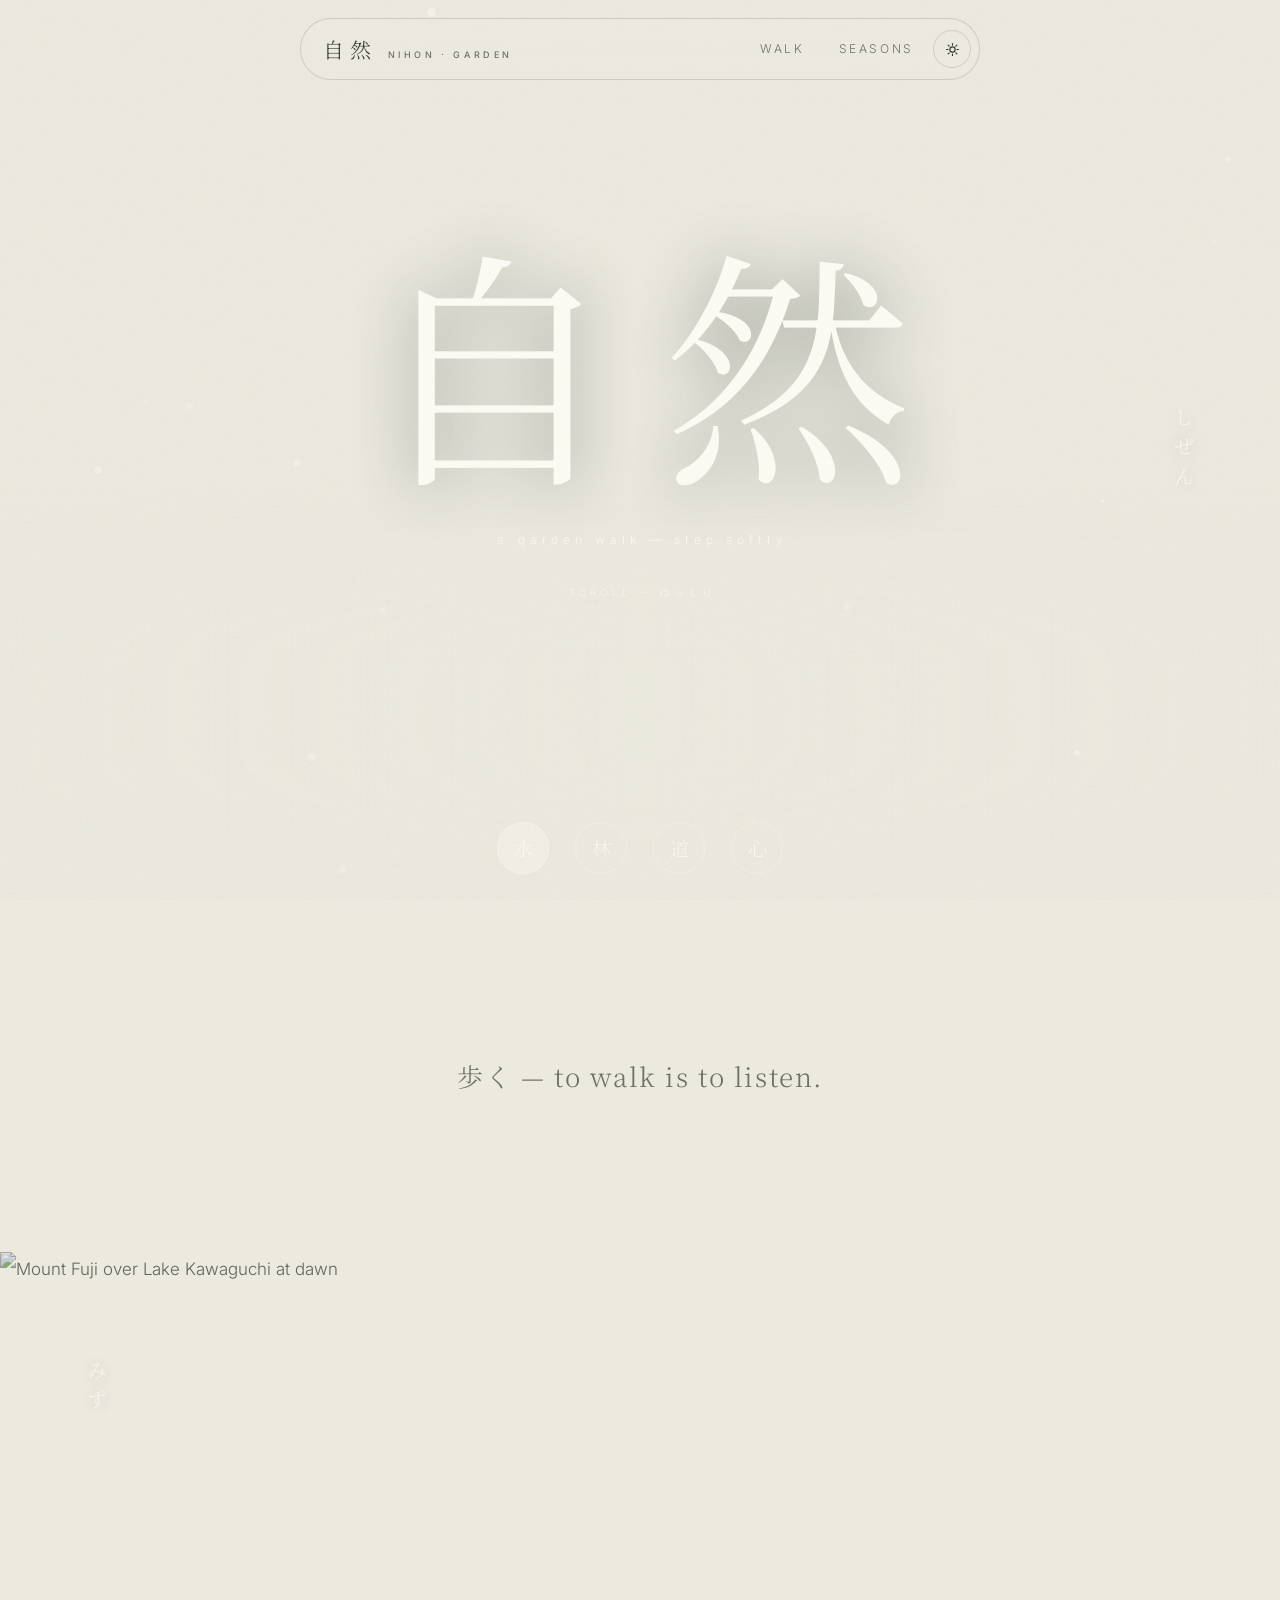
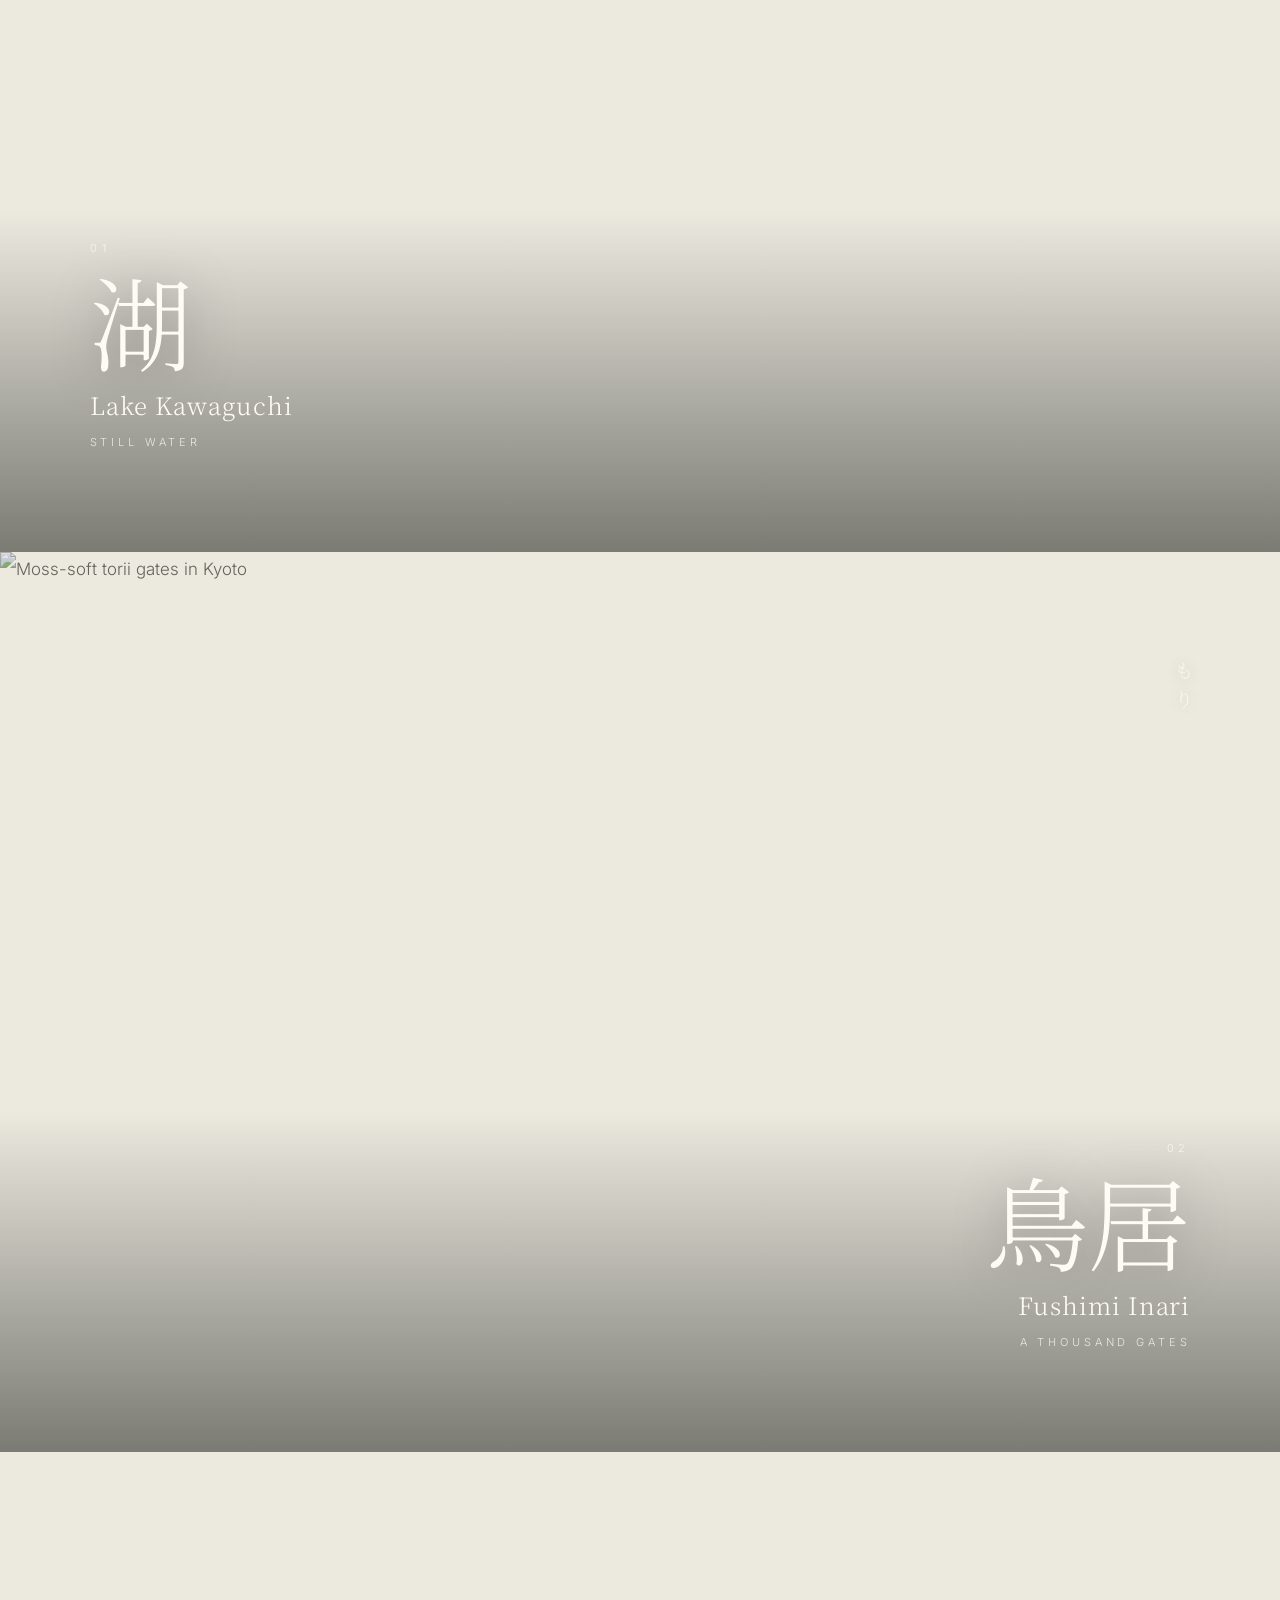
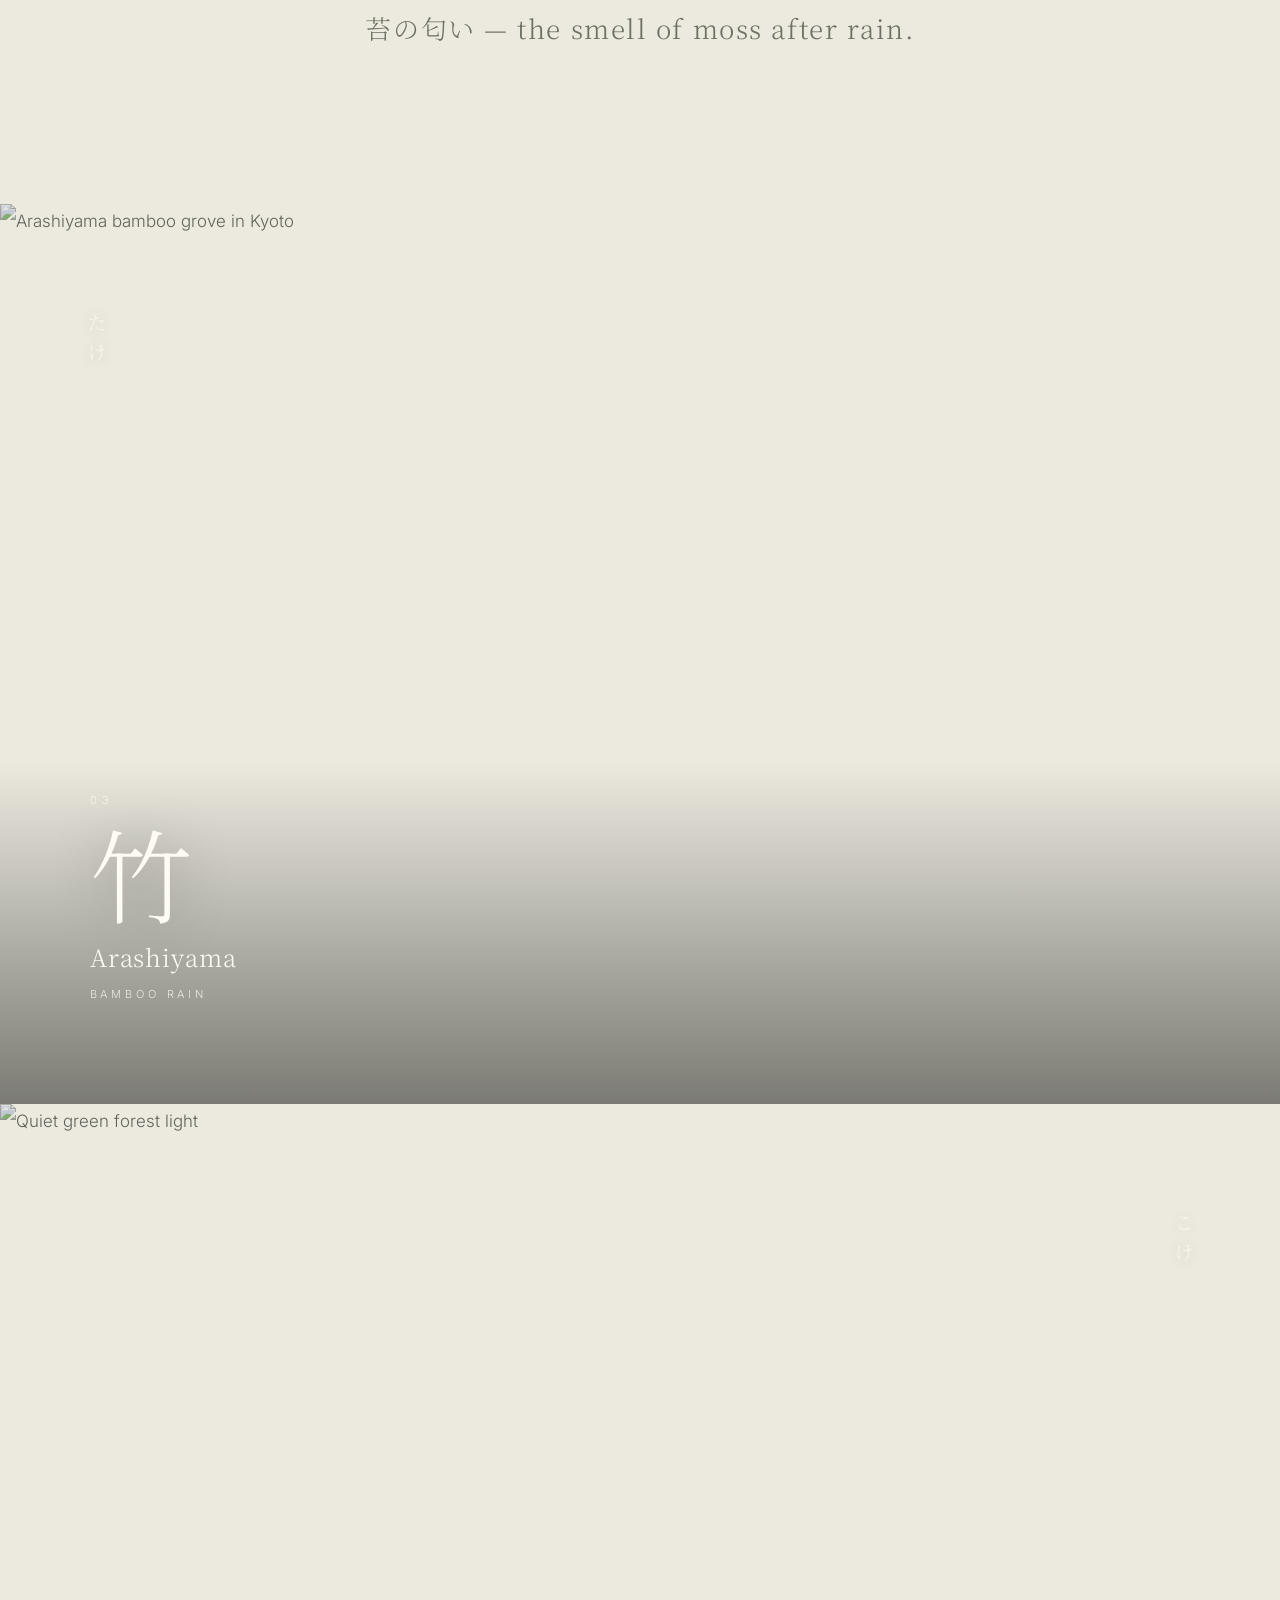
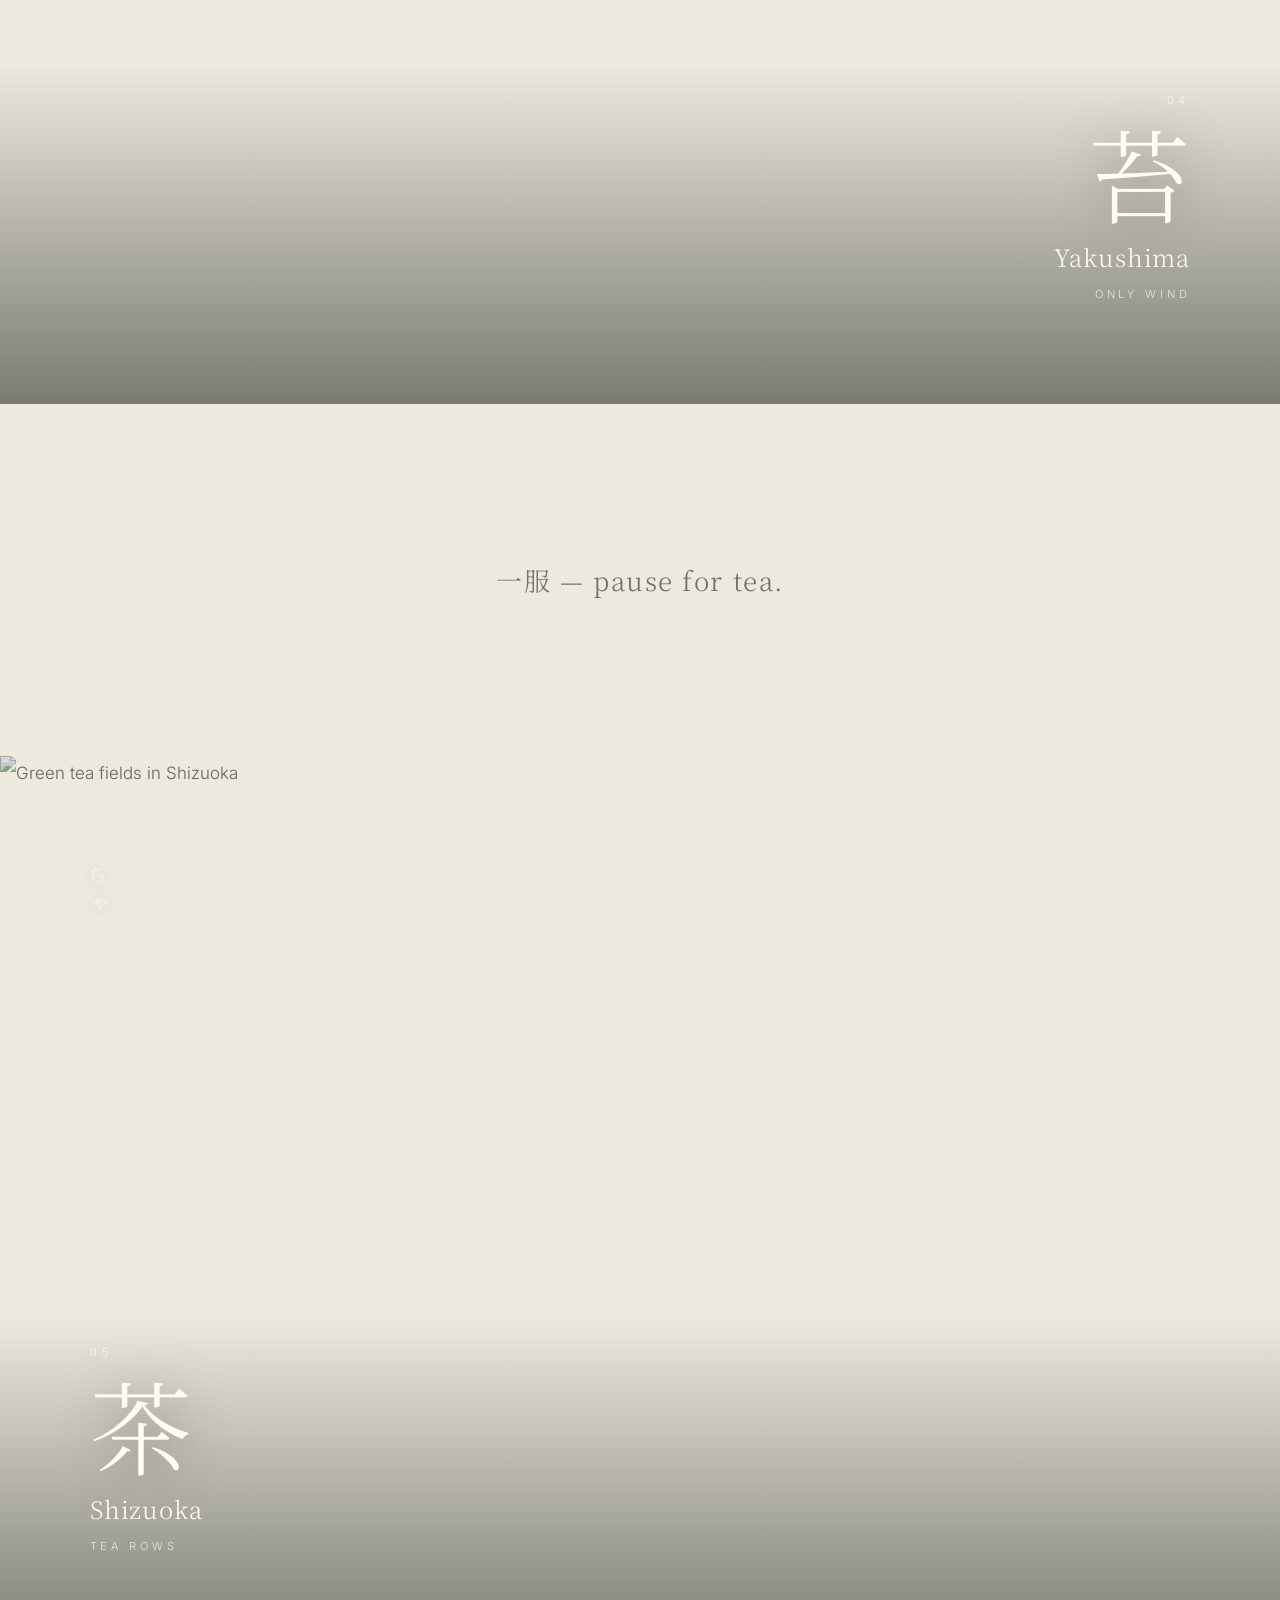
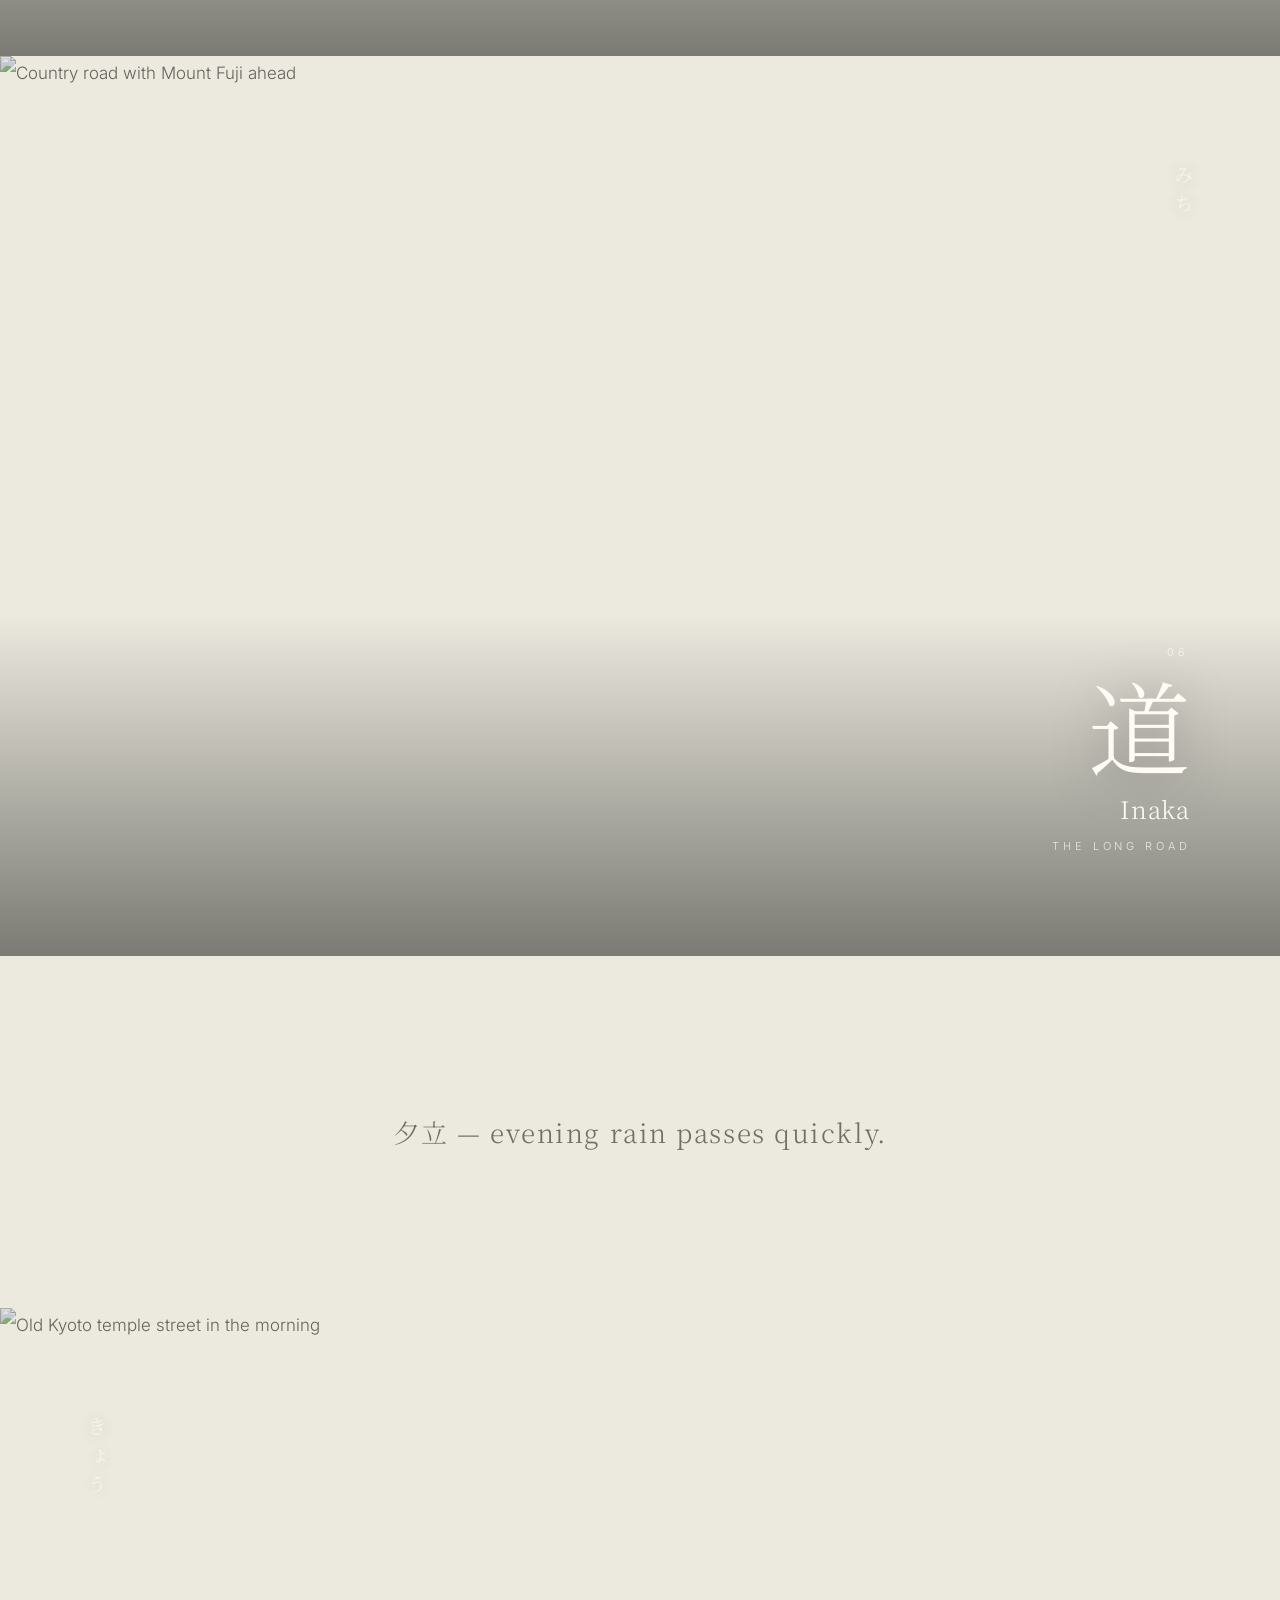
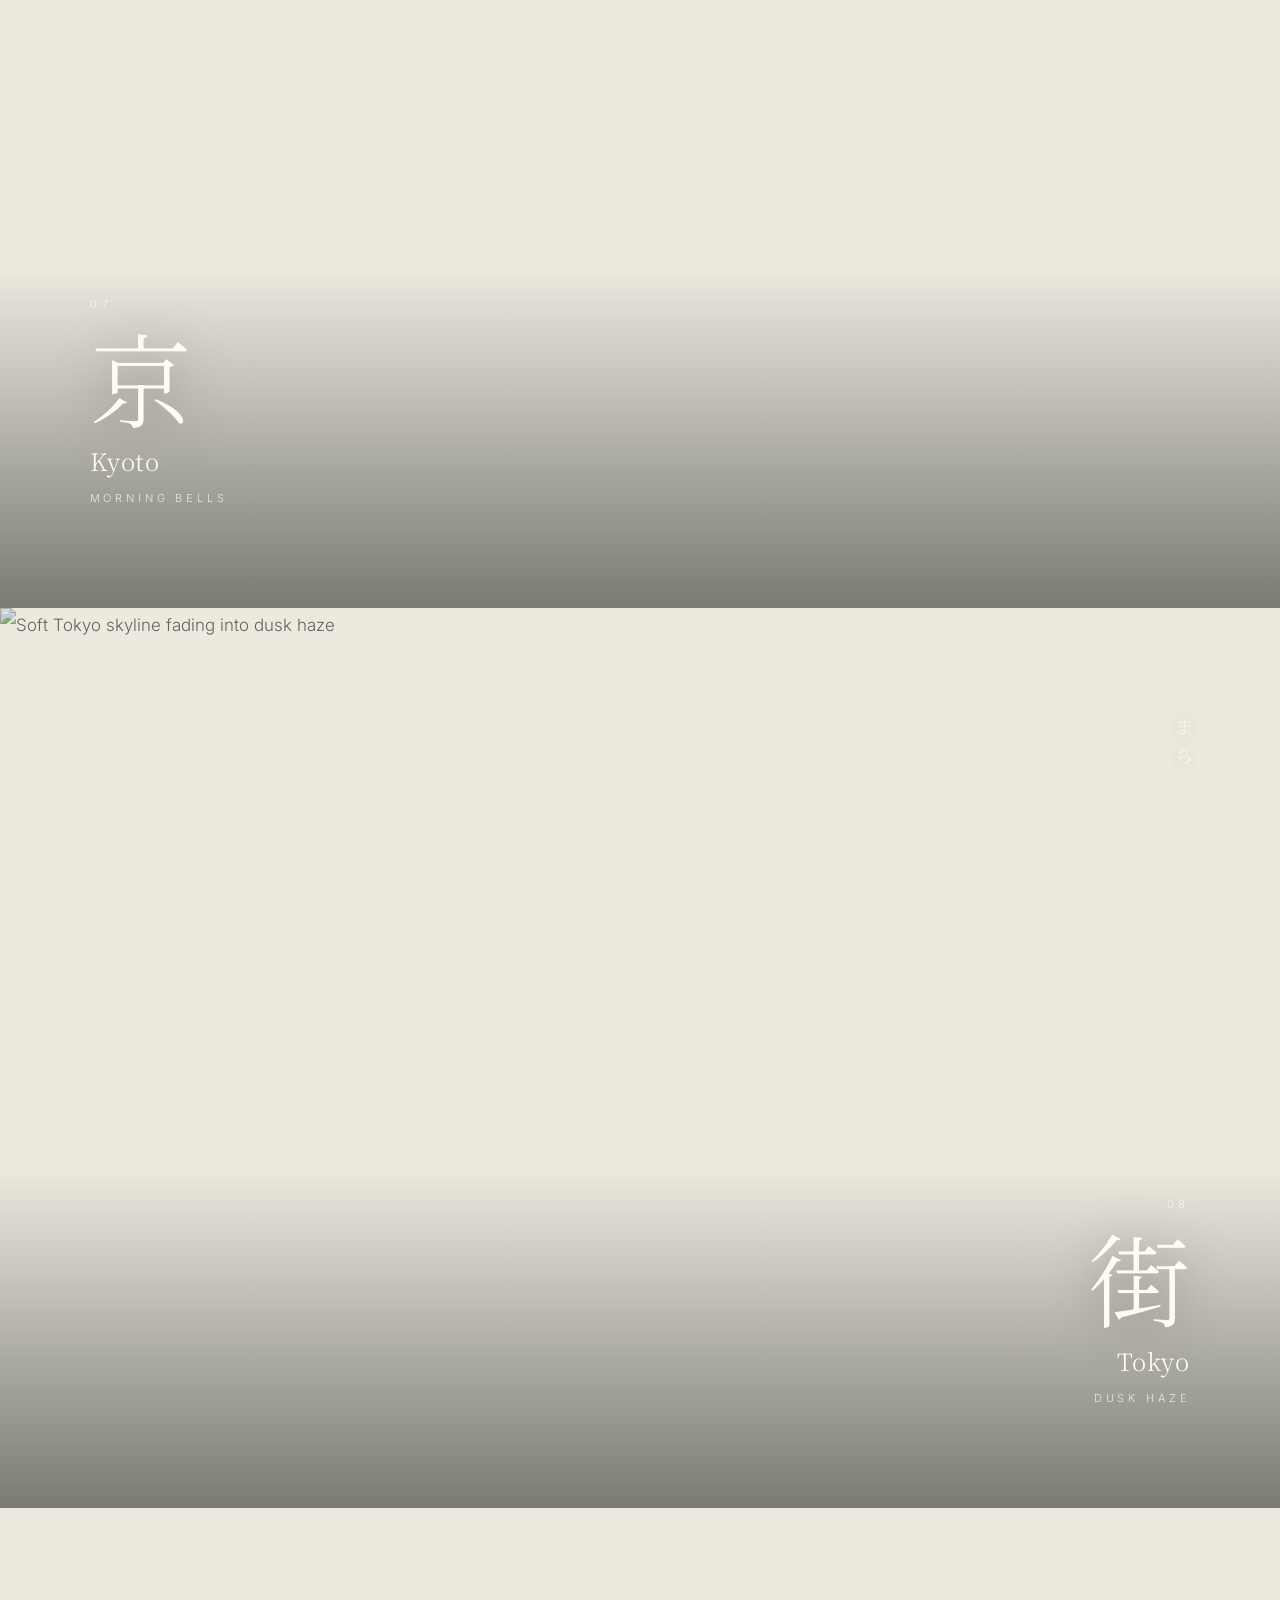
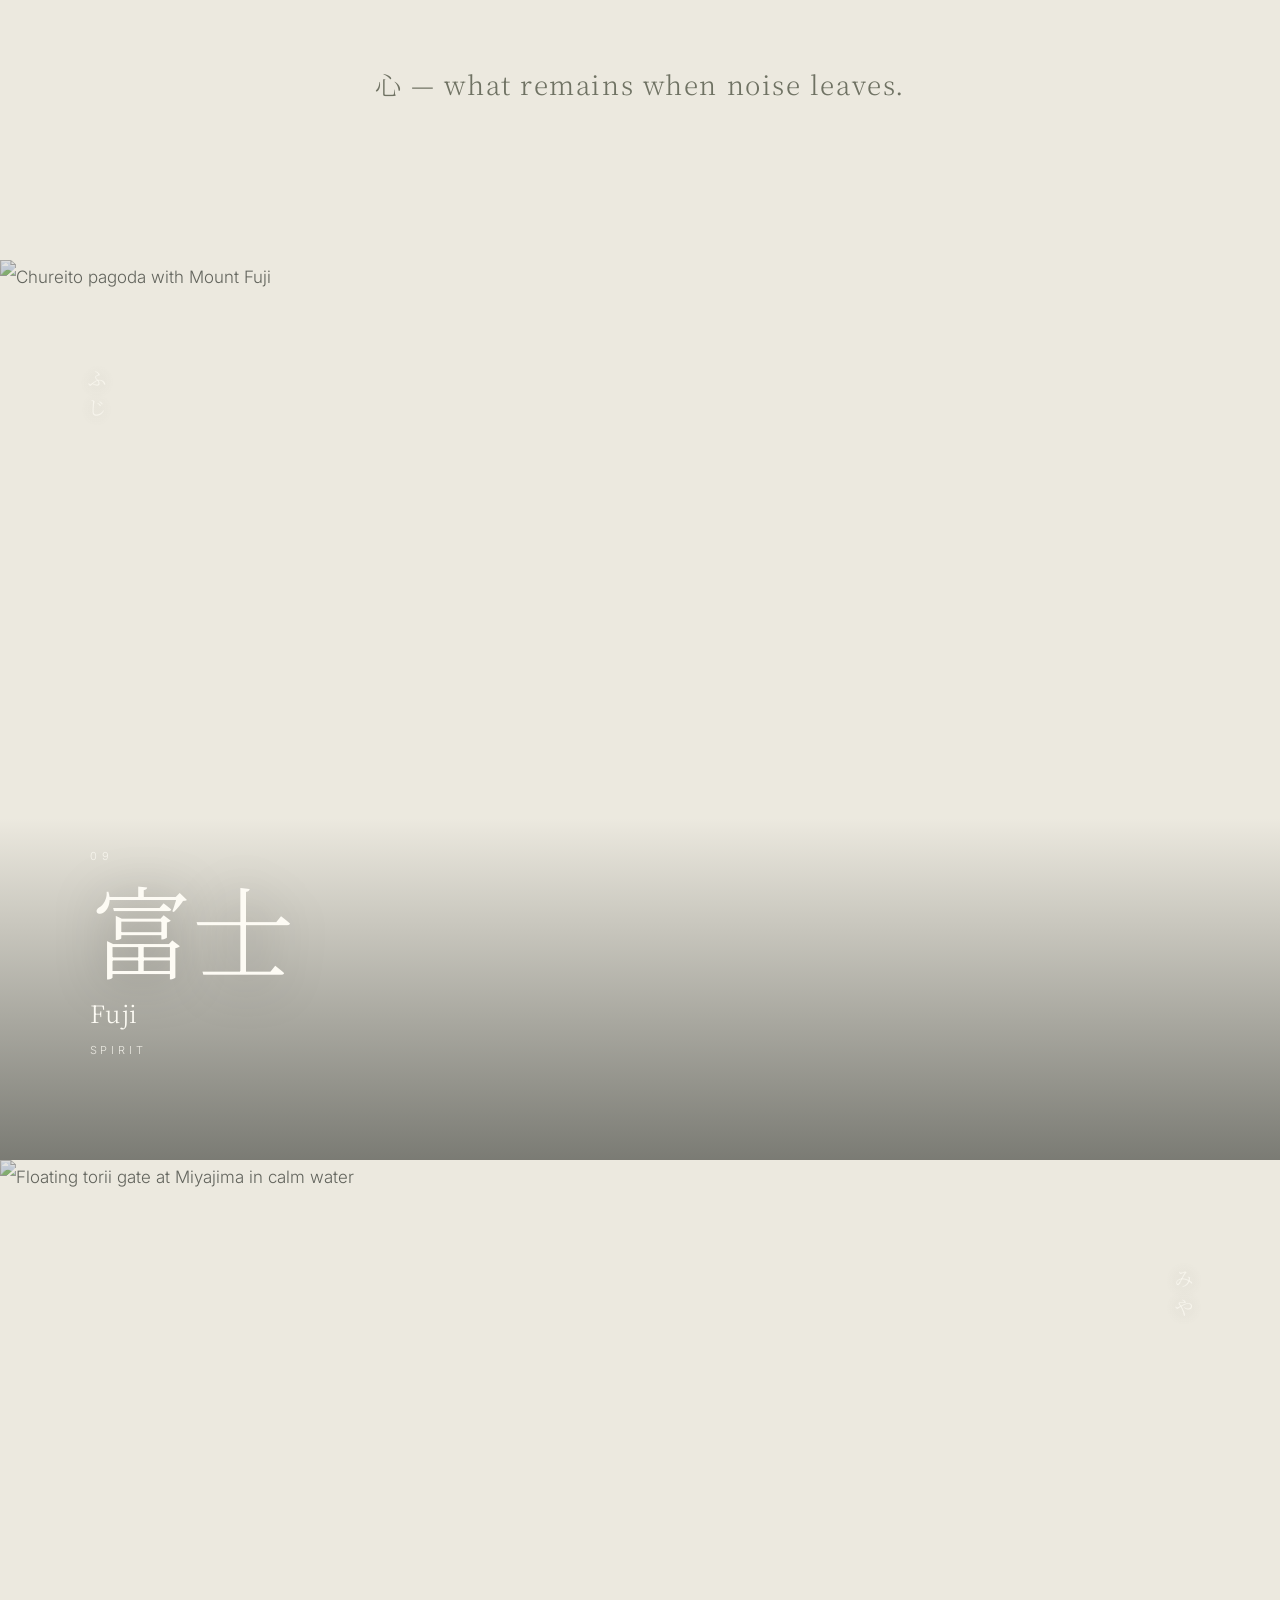
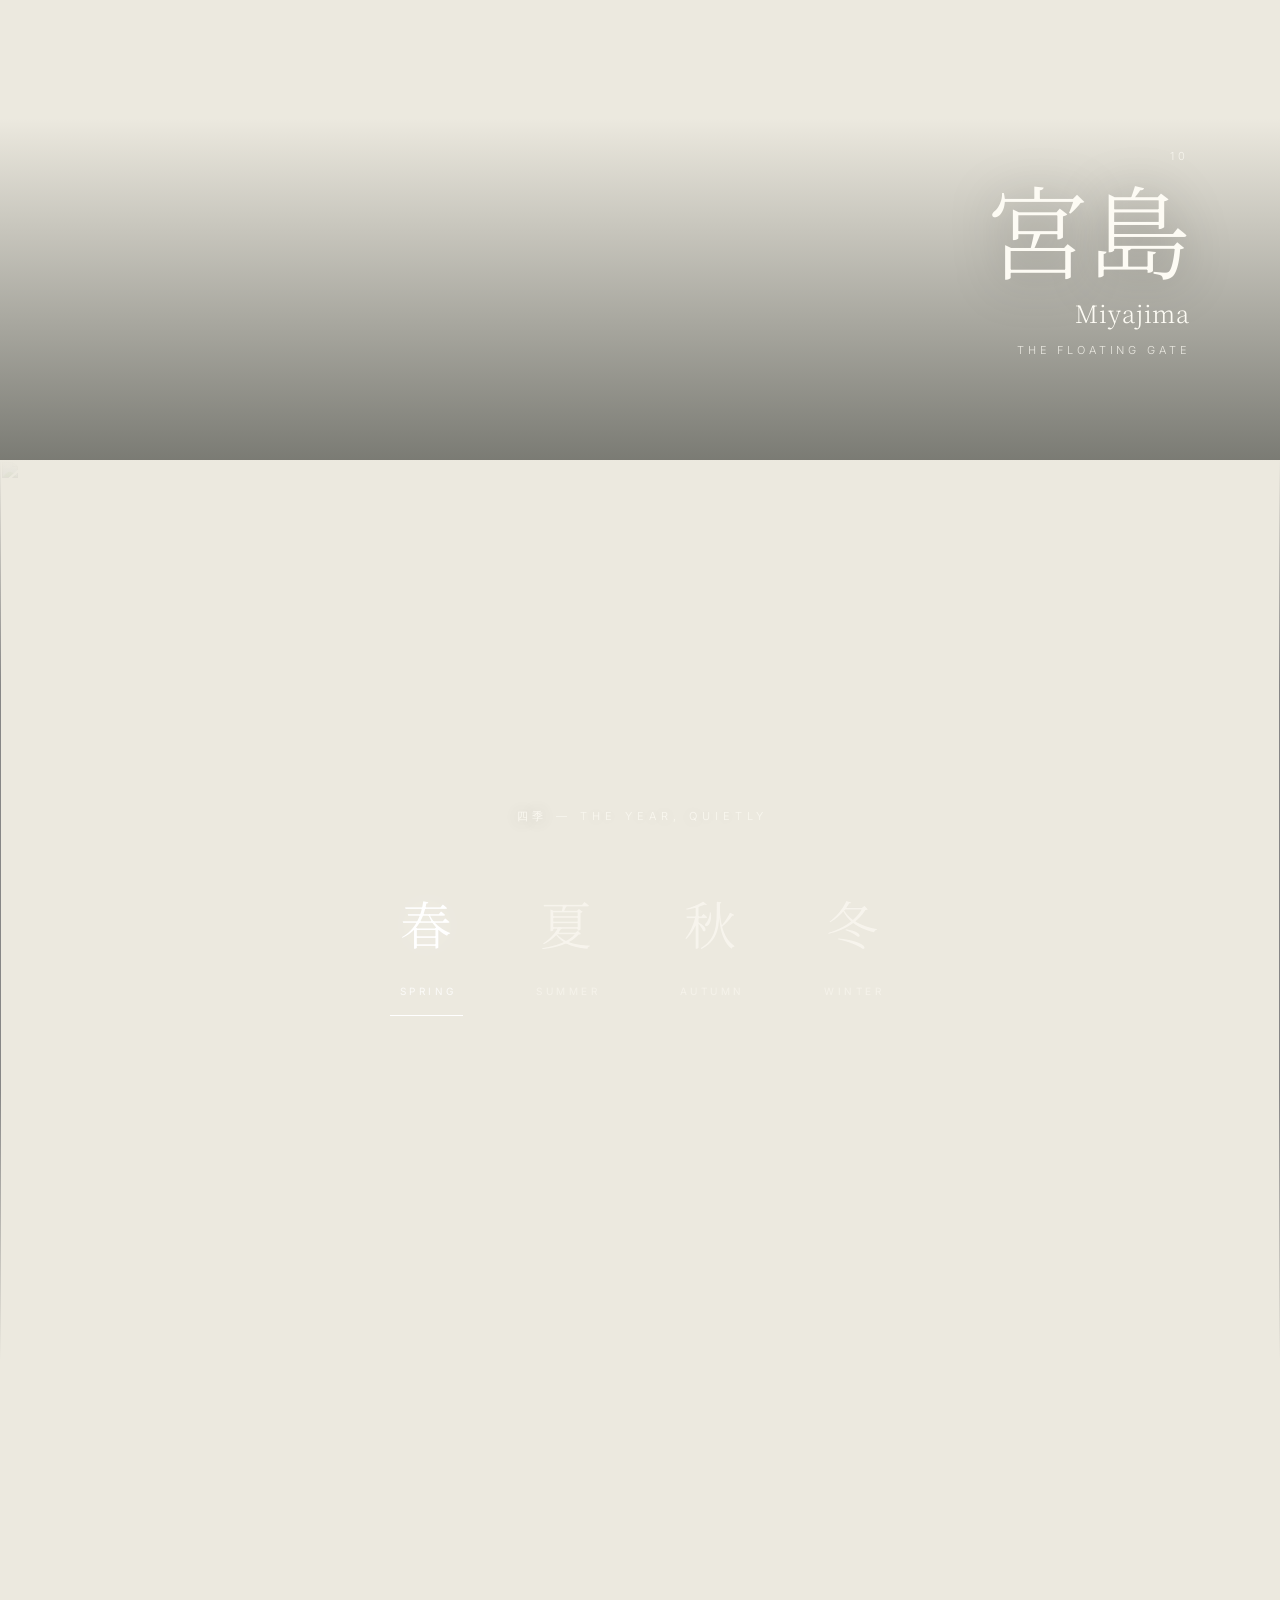
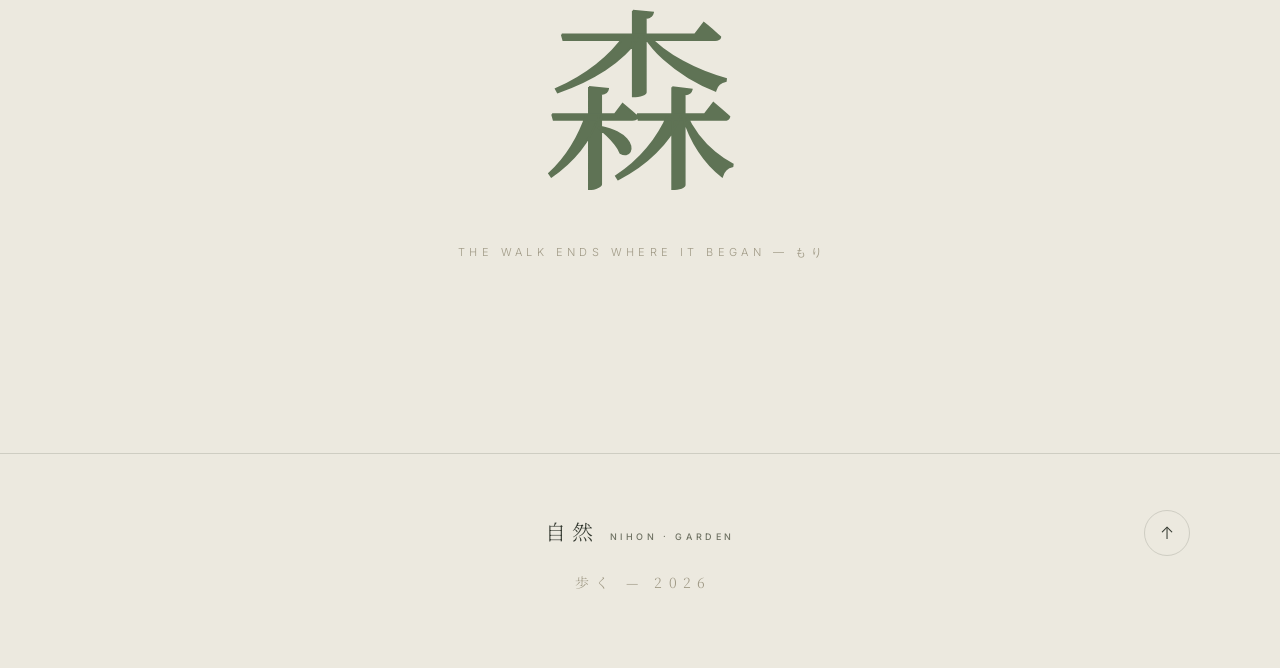
==== commit b5c90c24: "Garden walk: japanese nature, clearings, tategaki, fireflies, day-night" ====
--- a/solo/index.html
+++ b/solo/index.html
@@ -3,50 +3,37 @@
 <head>
     <meta charset="UTF-8">
     <meta name="viewport" content="width=device-width, initial-scale=1.0, viewport-fit=cover">
-    <meta name="description" content="NIHON 夏 — a summer day that burns into a festival night. No gallery. One film.">
-    <meta name="theme-color" content="#bfe3f2">
+    <meta name="description" content="NIHON 自然 — a quiet walk through moss, water, bamboo and stone.">
+    <meta name="theme-color" content="#ece9df">
     <meta name="color-scheme" content="light dark">
-    <meta property="og:title" content="NIHON 夏 — Summer, Day into Night">
-    <meta property="og:description" content="Ten scenes. Four seasons. One summer film.">
+    <meta property="og:title" content="NIHON 自然 — A Garden Walk">
+    <meta property="og:description" content="Moss, water, bamboo, stone. Walk slowly.">
     <meta property="og:type" content="website">
-    <meta property="og:image" content="https://images.unsplash.com/photo-1507525428034-b723cf961d3e?auto=format&fit=crop&w=1200&q=80">
-    <link rel="icon" href="data:image/svg+xml,%3Csvg xmlns='http://www.w3.org/2000/svg' viewBox='0 0 100 100'%3E%3Ctext y='.9em' font-size='90'%3E%E5%A4%8F%3C/text%3E%3C/svg%3E">
-    <link rel="preload" as="image" href="https://images.unsplash.com/photo-1507525428034-b723cf961d3e?auto=format&fit=crop&w=2400&q=80" fetchpriority="high">
-    <title>NIHON 夏 — Summer, Day into Night</title>
+    <meta property="og:image" content="https://images.unsplash.com/photo-1502082553048-f009c37129b9?auto=format&fit=crop&w=1200&q=80">
+    <link rel="icon" href="data:image/svg+xml,%3Csvg xmlns='http://www.w3.org/2000/svg' viewBox='0 0 100 100'%3E%3Ctext y='.9em' font-size='90'%3E%E8%87%AA%3C/text%3E%3C/svg%3E">
+    <link rel="preload" as="image" href="https://images.unsplash.com/photo-1502082553048-f009c37129b9?auto=format&fit=crop&w=2400&q=80" fetchpriority="high">
+    <title>NIHON 自然 — A Garden Walk</title>
     <link rel="preconnect" href="https://fonts.googleapis.com">
     <link rel="preconnect" href="https://fonts.gstatic.com" crossorigin>
-    <link href="https://fonts.googleapis.com/css2?family=Inter:wght@300;400;500;600&family=Noto+Serif+JP:wght@300;400;500;600&display=swap" rel="stylesheet">
+    <link href="https://fonts.googleapis.com/css2?family=Inter:wght@300;400;500&family=Noto+Serif+JP:wght@300;400;500&display=swap" rel="stylesheet">
     <link rel="stylesheet" href="styles.css">
     <script>
     try { var nihonT = localStorage.getItem('nihon-theme'); if (!nihonT) nihonT = 'light'; document.documentElement.dataset.theme = nihonT; } catch (e) { document.documentElement.dataset.theme = 'light'; }
     </script>
-    <script type="importmap">
-    { "imports": { "three": "https://unpkg.com/three@0.160.0/build/three.module.js" } }
-    </script>
 </head>
 <body>
-    <div id="loader" aria-hidden="true"><span class="loader-kanji">夏</span><span class="loader-bar"><span></span></span></div>
-    <svg width="0" height="0" style="position:absolute" aria-hidden="true" focusable="false">
-        <defs>
-            <filter id="lens" x="-20%" y="-20%" width="140%" height="140%">
-                <feTurbulence type="fractalNoise" baseFrequency="0.012 0.02" numOctaves="2" seed="4" result="n"></feTurbulence>
-                <feDisplacementMap in="SourceGraphic" in2="n" scale="24" xChannelSelector="R" yChannelSelector="G"></feDisplacementMap>
-            </filter>
-        </defs>
-    </svg>
-    <a class="skip" href="#atlas">Skip to the film</a>
-    <div id="progress" aria-hidden="true"></div>
+    <div id="loader" aria-hidden="true"><span class="loader-kanji">自</span><span class="loader-line"><span></span></span></div>
+    <a class="skip" href="#walk">Skip to the walk</a>
     <div id="grain" aria-hidden="true"></div>
     <div id="dot" aria-hidden="true"></div>
 
     <header class="nav" id="nav">
         <div class="wrap nav-in">
-            <span class="nav-lens" aria-hidden="true"></span>
-            <a class="brand magnetic" href="#top"><span class="jp">夏</span><span class="rom">NIHON · SUMMER</span></a>
+            <a class="brand" href="#top"><span class="jp">自然</span><span class="rom">NIHON · GARDEN</span></a>
             <nav class="menu" aria-label="Sections">
-                <a class="magnetic" href="#atlas">Film</a>
-                <a class="magnetic" href="#seasons">Seasons</a>
-                <button id="themeBtn" class="theme-btn magnetic" aria-label="Toggle day and night">
+                <a href="#walk">Walk</a>
+                <a href="#seasons">Seasons</a>
+                <button id="themeBtn" class="theme-btn" aria-label="Toggle day and night">
                     <svg class="icon-sun" viewBox="0 0 24 24" fill="none" stroke="currentColor" stroke-width="1.8" stroke-linecap="round" aria-hidden="true"><circle cx="12" cy="12" r="4.2"/><path d="M12 2.5v2.4M12 19.1v2.4M2.5 12h2.4M19.1 12h2.4M5 5l1.7 1.7M17.3 17.3L19 19M19 5l-1.7 1.7M6.7 17.3L5 19"/></svg>
                     <svg class="icon-moon" viewBox="0 0 24 24" fill="none" stroke="currentColor" stroke-width="1.8" stroke-linecap="round" stroke-linejoin="round" aria-hidden="true"><path d="M20 13.2A8 8 0 0 1 10.8 4 8 8 0 1 0 20 13.2z"/></svg>
                 </button>
@@ -55,111 +42,96 @@
     </header>
 
     <section class="hero" id="top">
-        <div class="hero-still" data-depth="18" aria-hidden="true"><img src="https://images.unsplash.com/photo-1507525428034-b723cf961d3e?auto=format&fit=crop&w=2400&q=80" srcset="https://images.unsplash.com/photo-1507525428034-b723cf961d3e?auto=format&fit=crop&w=1200&q=70 1200w, https://images.unsplash.com/photo-1507525428034-b723cf961d3e?auto=format&fit=crop&w=2400&q=80 2400w" sizes="100vw" alt="" fetchpriority="high" decoding="async"></div>
-        <canvas id="sky" aria-hidden="true"></canvas>
-        <canvas id="hanabi" aria-hidden="true"></canvas>
-        <div class="hero-shade" aria-hidden="true"></div>
+        <div class="hero-still" aria-hidden="true"><img src="https://images.unsplash.com/photo-1502082553048-f009c37129b9?auto=format&fit=crop&w=2400&q=80" srcset="https://images.unsplash.com/photo-1502082553048-f009c37129b9?auto=format&fit=crop&w=1200&q=70 1200w, https://images.unsplash.com/photo-1502082553048-f009c37129b9?auto=format&fit=crop&w=2400&q=80 2400w" sizes="100vw" alt="" fetchpriority="high" decoding="async"></div>
+        <div class="hero-mist" aria-hidden="true"></div>
         <canvas id="petals" aria-hidden="true"></canvas>
+        <span class="tategaki hero-kana" aria-hidden="true">しぜん</span>
         <div class="wrap hero-in">
-            <p class="hero-eyebrow">夏 — high summer</p>
-            <div class="hero-3d">
-                <h1 class="nippon">日本</h1>
-            </div>
-            <p class="tiny-line">summer sea — 12:00</p>
-            <p class="next-hint">scroll — the film begins</p>
+            <h1 class="nippon">自然</h1>
+            <p class="tiny-line">a garden walk — step softly</p>
+            <p class="next-hint">scroll — ゆっくり</p>
         </div>
         <div class="hero-foot wrap">
-            <div class="kana" aria-label="Film scenes">
-                <a class="k magnetic" href="#p-lake" aria-label="Scene 1 — Lake" title="Scene 1">湖</a>
-                <a class="k magnetic" href="#p-forest" aria-label="Scene 3 — Forest" title="Scene 3">森</a>
-                <a class="k magnetic" href="#p-road" aria-label="Scene 6 — Road" title="Scene 6">道</a>
-                <a class="k magnetic" href="#p-miyajima" aria-label="Scene 10 — Miyajima" title="Scene 10">宮</a>
+            <div class="kana" aria-label="Walk chapters">
+                <a class="k" href="#p-lake" aria-label="Water" title="Water">水</a>
+                <a class="k" href="#p-forest" aria-label="Forest" title="Forest">林</a>
+                <a class="k" href="#p-road" aria-label="Road" title="Road">道</a>
+                <a class="k" href="#p-miyajima" aria-label="Spirit" title="Spirit">心</a>
             </div>
-            <span class="scroll-line" aria-hidden="true"><span></span></span>
         </div>
     </section>
 
-    <main>
-        <section class="preface-sec">
-            <p class="preface reveal">夏。</p>
-            <p class="preface-sub reveal" style="--d:.15s">ten scenes · one summer · no gallery</p>
+    <main id="walk">
+        <section class="breath">
+            <p class="reveal">歩く — to walk is to listen.</p>
         </section>
 
-        <section class="atlas-head wrap" id="atlas">
-            <div class="reveal">
-                <p class="eyebrow-light">映画 — 10 scenes</p>
-                <h2>映画</h2>
-                <p class="atlas-hint">keep scrolling — the film plays itself</p>
-            </div>
+        <section class="clearing" id="p-lake">
+            <div class="clearing-bg"><img src="https://images.unsplash.com/photo-1649583693539-f36f908da137?auto=format&fit=crop&w=1800&q=80" alt="Mount Fuji over Lake Kawaguchi at dawn" loading="lazy" decoding="async"></div>
+            <span class="tategaki clearing-kana" aria-hidden="true">みず</span>
+            <div class="clearing-cap left reveal"><span class="c-no">01</span><span class="c-kanji">湖</span><span class="c-name">Lake Kawaguchi</span><span class="c-sub">still water</span></div>
         </section>
 
-        <section class="cinema" id="journey" aria-label="Summer film, ten scenes">
-            <div class="cinema-pin">
-                <div class="scene" id="p-lake" data-i="0">
-                    <img class="scene-img" src="https://images.unsplash.com/photo-1649583693539-f36f908da137?auto=format&fit=crop&w=1800&q=80" alt="Mount Fuji over Lake Kawaguchi at dawn" loading="lazy" decoding="async">
-                    <div class="scene-shade"></div>
-                    <span class="scene-kanji" aria-hidden="true">湖</span>
-                    <div class="scene-cap"><span class="scene-no">01 / 10</span><span class="scene-name">Lake Kawaguchi</span><span class="scene-sub">still water</span></div>
-                </div>
-                <div class="scene" id="p-torii" data-i="1">
-                    <img class="scene-img" src="https://images.unsplash.com/photo-1528360983277-13d401cdc186?auto=format&fit=crop&w=1800&q=80" alt="Fushimi Inari torii gates in Kyoto" loading="lazy" decoding="async">
-                    <div class="scene-shade"></div>
-                    <span class="scene-kanji" aria-hidden="true">鳥</span>
-                    <div class="scene-cap"><span class="scene-no">02 / 10</span><span class="scene-name">Fushimi Inari</span><span class="scene-sub">a thousand gates</span></div>
-                </div>
-                <div class="scene" id="p-forest" data-i="2">
-                    <img class="scene-img" src="https://images.unsplash.com/photo-1702564492961-3643703480c2?auto=format&fit=crop&w=1800&q=80" alt="Arashiyama bamboo grove in Kyoto" loading="lazy" decoding="async">
-                    <div class="scene-shade"></div>
-                    <span class="scene-kanji" aria-hidden="true">竹</span>
-                    <div class="scene-cap"><span class="scene-no">03 / 10</span><span class="scene-name">Arashiyama</span><span class="scene-sub">deep green</span></div>
-                </div>
-                <div class="scene" id="p-moss" data-i="3">
-                    <img class="scene-img" src="https://images.unsplash.com/photo-1502082553048-f009c37129b9?auto=format&fit=crop&w=1800&q=80" alt="Quiet green forest light" loading="lazy" decoding="async">
-                    <div class="scene-shade"></div>
-                    <span class="scene-kanji" aria-hidden="true">苔</span>
-                    <div class="scene-cap"><span class="scene-no">04 / 10</span><span class="scene-name">Yakushima</span><span class="scene-sub">only wind</span></div>
-                </div>
-                <div class="scene" id="p-tea" data-i="4">
-                    <img class="scene-img" src="https://images.unsplash.com/photo-1582793988951-9aed5509eb97?auto=format&fit=crop&w=1800&q=80" alt="Green tea fields in Shizuoka" loading="lazy" decoding="async">
-                    <div class="scene-shade"></div>
-                    <span class="scene-kanji" aria-hidden="true">茶</span>
-                    <div class="scene-cap"><span class="scene-no">05 / 10</span><span class="scene-name">Shizuoka</span><span class="scene-sub">tea rows</span></div>
-                </div>
-                <div class="scene" id="p-road" data-i="5">
-                    <img class="scene-img" src="https://images.unsplash.com/photo-1505069190533-da1c9af13346?auto=format&fit=crop&w=1800&q=80" alt="Country road with Mount Fuji ahead" loading="lazy" decoding="async">
-                    <div class="scene-shade"></div>
-                    <span class="scene-kanji" aria-hidden="true">道</span>
-                    <div class="scene-cap"><span class="scene-no">06 / 10</span><span class="scene-name">Inaka</span><span class="scene-sub">village road</span></div>
-                </div>
-                <div class="scene" id="p-kyo" data-i="6">
-                    <img class="scene-img" src="https://images.unsplash.com/photo-1493976040374-85c8e12f0c0e?auto=format&fit=crop&w=1800&q=80" alt="Old Kyoto temple street in the morning" loading="lazy" decoding="async">
-                    <div class="scene-shade"></div>
-                    <span class="scene-kanji" aria-hidden="true">京</span>
-                    <div class="scene-cap"><span class="scene-no">07 / 10</span><span class="scene-name">Kyoto</span><span class="scene-sub">morning bells</span></div>
-                </div>
-                <div class="scene" id="p-machi" data-i="7">
-                    <img class="scene-img" src="https://images.unsplash.com/photo-1480796927426-f609979314bd?auto=format&fit=crop&w=1800&q=80" alt="Soft Tokyo skyline fading into dusk haze" loading="lazy" decoding="async">
-                    <div class="scene-shade"></div>
-                    <span class="scene-kanji" aria-hidden="true">街</span>
-                    <div class="scene-cap"><span class="scene-no">08 / 10</span><span class="scene-name">Tokyo</span><span class="scene-sub">dusk haze</span></div>
-                </div>
-                <div class="scene" id="p-fuji" data-i="8">
-                    <img class="scene-img" src="https://images.unsplash.com/photo-1545569341-9eb8b30979d9?auto=format&fit=crop&w=1800&q=80" alt="Chureito pagoda with Mount Fuji and sakura" loading="lazy" decoding="async">
-                    <div class="scene-shade"></div>
-                    <span class="scene-kanji" aria-hidden="true">富士</span>
-                    <div class="scene-cap"><span class="scene-no">09 / 10</span><span class="scene-name">Fuji</span><span class="scene-sub">spirit</span></div>
-                </div>
-                <div class="scene" id="p-miyajima" data-i="9">
-                    <img class="scene-img" src="https://images.unsplash.com/photo-1522383225653-ed111181a951?auto=format&fit=crop&w=1800&q=80" alt="Floating torii gate at Miyajima in calm water" loading="lazy" decoding="async">
-                    <div class="scene-shade"></div>
-                    <span class="scene-kanji" aria-hidden="true">宮</span>
-                    <div class="scene-cap"><span class="scene-no">10 / 10</span><span class="scene-name">Miyajima</span><span class="scene-sub">the floating gate</span></div>
-                </div>
-                <div class="cinema-ui" aria-hidden="true">
-                    <span id="jcur">01</span><span class="cinema-total">/ 10</span>
-                    <div class="cinema-bar"><span id="jprog"></span></div>
-                </div>
-            </div>
+        <section class="clearing" id="p-torii">
+            <div class="clearing-bg"><img src="https://images.unsplash.com/photo-1528360983277-13d401cdc186?auto=format&fit=crop&w=1800&q=80" alt="Moss-soft torii gates in Kyoto" loading="lazy" decoding="async"></div>
+            <span class="tategaki clearing-kana right" aria-hidden="true">もり</span>
+            <div class="clearing-cap right reveal"><span class="c-no">02</span><span class="c-kanji">鳥居</span><span class="c-name">Fushimi Inari</span><span class="c-sub">a thousand gates</span></div>
+        </section>
+
+        <section class="breath"><p class="reveal">苔の匂い — the smell of moss after rain.</p></section>
+
+        <section class="clearing" id="p-forest">
+            <div class="clearing-bg"><img src="https://images.unsplash.com/photo-1702564492961-3643703480c2?auto=format&fit=crop&w=1800&q=80" alt="Arashiyama bamboo grove in Kyoto" loading="lazy" decoding="async"></div>
+            <span class="tategaki clearing-kana" aria-hidden="true">たけ</span>
+            <div class="clearing-cap left reveal"><span class="c-no">03</span><span class="c-kanji">竹</span><span class="c-name">Arashiyama</span><span class="c-sub">bamboo rain</span></div>
+        </section>
+
+        <section class="clearing" id="p-moss">
+            <div class="clearing-bg"><img src="https://images.unsplash.com/photo-1502082553048-f009c37129b9?auto=format&fit=crop&w=1800&q=80" alt="Quiet green forest light" loading="lazy" decoding="async"></div>
+            <span class="tategaki clearing-kana right" aria-hidden="true">こけ</span>
+            <div class="clearing-cap right reveal"><span class="c-no">04</span><span class="c-kanji">苔</span><span class="c-name">Yakushima</span><span class="c-sub">only wind</span></div>
+        </section>
+
+        <section class="breath"><p class="reveal">一服 — pause for tea.</p></section>
+
+        <section class="clearing" id="p-tea">
+            <div class="clearing-bg"><img src="https://images.unsplash.com/photo-1582793988951-9aed5509eb97?auto=format&fit=crop&w=1800&q=80" alt="Green tea fields in Shizuoka" loading="lazy" decoding="async"></div>
+            <span class="tategaki clearing-kana" aria-hidden="true">ちゃ</span>
+            <div class="clearing-cap left reveal"><span class="c-no">05</span><span class="c-kanji">茶</span><span class="c-name">Shizuoka</span><span class="c-sub">tea rows</span></div>
+        </section>
+
+        <section class="clearing" id="p-road">
+            <div class="clearing-bg"><img src="https://images.unsplash.com/photo-1505069190533-da1c9af13346?auto=format&fit=crop&w=1800&q=80" alt="Country road with Mount Fuji ahead" loading="lazy" decoding="async"></div>
+            <span class="tategaki clearing-kana right" aria-hidden="true">みち</span>
+            <div class="clearing-cap right reveal"><span class="c-no">06</span><span class="c-kanji">道</span><span class="c-name">Inaka</span><span class="c-sub">the long road</span></div>
+        </section>
+
+        <section class="breath"><p class="reveal">夕立 — evening rain passes quickly.</p></section>
+
+        <section class="clearing" id="p-kyo">
+            <div class="clearing-bg"><img src="https://images.unsplash.com/photo-1493976040374-85c8e12f0c0e?auto=format&fit=crop&w=1800&q=80" alt="Old Kyoto temple street in the morning" loading="lazy" decoding="async"></div>
+            <span class="tategaki clearing-kana" aria-hidden="true">きょう</span>
+            <div class="clearing-cap left reveal"><span class="c-no">07</span><span class="c-kanji">京</span><span class="c-name">Kyoto</span><span class="c-sub">morning bells</span></div>
+        </section>
+
+        <section class="clearing" id="p-machi">
+            <div class="clearing-bg"><img src="https://images.unsplash.com/photo-1480796927426-f609979314bd?auto=format&fit=crop&w=1800&q=80" alt="Soft Tokyo skyline fading into dusk haze" loading="lazy" decoding="async"></div>
+            <span class="tategaki clearing-kana right" aria-hidden="true">まち</span>
+            <div class="clearing-cap right reveal"><span class="c-no">08</span><span class="c-kanji">街</span><span class="c-name">Tokyo</span><span class="c-sub">dusk haze</span></div>
+        </section>
+
+        <section class="breath"><p class="reveal">心 — what remains when noise leaves.</p></section>
+
+        <section class="clearing" id="p-fuji">
+            <div class="clearing-bg"><img src="https://images.unsplash.com/photo-1545569341-9eb8b30979d9?auto=format&fit=crop&w=1800&q=80" alt="Chureito pagoda with Mount Fuji" loading="lazy" decoding="async"></div>
+            <span class="tategaki clearing-kana" aria-hidden="true">ふじ</span>
+            <div class="clearing-cap left reveal"><span class="c-no">09</span><span class="c-kanji">富士</span><span class="c-name">Fuji</span><span class="c-sub">spirit</span></div>
+        </section>
+
+        <section class="clearing" id="p-miyajima">
+            <div class="clearing-bg"><img src="https://images.unsplash.com/photo-1522383225653-ed111181a951?auto=format&fit=crop&w=1800&q=80" alt="Floating torii gate at Miyajima in calm water" loading="lazy" decoding="async"></div>
+            <span class="tategaki clearing-kana right" aria-hidden="true">みや</span>
+            <div class="clearing-cap right reveal"><span class="c-no">10</span><span class="c-kanji">宮島</span><span class="c-name">Miyajima</span><span class="c-sub">the floating gate</span></div>
         </section>
 
         <section class="stage" id="seasons" aria-label="Seasons">
@@ -169,41 +141,35 @@
             <div class="stage-bg" data-s="3"><img src="https://images.unsplash.com/photo-1557409518-691ebcd96038?auto=format&fit=crop&w=1800&q=70" alt="" loading="lazy" decoding="async"></div>
             <div class="stage-shade"></div>
             <div class="wrap stage-ui">
-                <p class="eyebrow">四季 — touch a season</p>
-                <div class="season-tabs" role="tablist" aria-label="Seasons">
-                    <button class="stab on" data-s="0" role="tab" aria-selected="true"><span class="stab-kanji">春</span><span class="stab-rom">spring</span></button>
-                    <button class="stab" data-s="1" role="tab" aria-selected="false"><span class="stab-kanji">夏</span><span class="stab-rom">summer</span></button>
-                    <button class="stab" data-s="2" role="tab" aria-selected="false"><span class="stab-kanji">秋</span><span class="stab-rom">autumn</span></button>
-                    <button class="stab" data-s="3" role="tab" aria-selected="false"><span class="stab-kanji">冬</span><span class="stab-rom">winter</span></button>
+                <p class="stage-eyebrow">四季 — the year, quietly</p>
+                <div class="season-row" role="tablist" aria-label="Seasons">
+                    <button class="sbtn on" data-s="0" role="tab" aria-selected="true">春<span>spring</span></button>
+                    <button class="sbtn" data-s="1" role="tab" aria-selected="false">夏<span>summer</span></button>
+                    <button class="sbtn" data-s="2" role="tab" aria-selected="false">秋<span>autumn</span></button>
+                    <button class="sbtn" data-s="3" role="tab" aria-selected="false">冬<span>winter</span></button>
                 </div>
             </div>
         </section>
 
         <section class="closing">
             <div class="wrap narrow reveal">
-                <svg class="kanji-draw" viewBox="0 0 200 200" role="img" aria-label="Summer">
-                    <text x="50%" y="54%" text-anchor="middle" dominant-baseline="central">夏</text>
+                <svg class="kanji-draw" viewBox="0 0 200 200" role="img" aria-label="Forest">
+                    <text x="50%" y="54%" text-anchor="middle" dominant-baseline="central">森</text>
                 </svg>
-                <p class="closing-sub">summer, burning out — 花火</p>
+                <p class="closing-sub">the walk ends where it began — もり</p>
             </div>
         </section>
     </main>
 
     <footer id="colophon">
         <div class="wrap foot-in">
-            <a class="brand foot-brand magnetic" href="#top"><span class="jp">夏</span><span class="rom">NIHON · SUMMER</span></a>
-            <nav class="foot-nav" aria-label="Footer">
-                <a href="#atlas">Film</a>
-                <a href="#seasons">Seasons</a>
-                <a href="#top">Top</a>
-            </nav>
-            <p class="dim">夏 — <span id="year">2026</span></p>
-            <button id="toTop" class="to-top magnetic" aria-label="Back to top">↑</button>
+            <a class="brand foot-brand" href="#top"><span class="jp">自然</span><span class="rom">NIHON · GARDEN</span></a>
+            <p class="dim">歩く — <span id="year">2026</span></p>
+            <button id="toTop" class="to-top" aria-label="Back to top">↑</button>
         </div>
     </footer>
 
     <script src="lenis.min.js"></script>
-    <script type="module" src="sky.js"></script>
     <script src="app.js"></script>
 </body>
 </html>
--- a/solo/styles.css
+++ b/solo/styles.css
@@ -1,44 +1,29 @@
-/* NIHON 夏 — summer day by default, festival night on toggle */
+/* NIHON 自然 — moss, stone, mist. Morning garden by default. */
 :root {
-    --paper: #f6f1e6;
-    --paper-2: #eddfc9;
-    --ink: #33302b;
-    --soft: #7d7468;
-    --muted: #ab9f8f;
-    --line: rgba(51, 48, 43, 0.14);
-    --deep: #101828;
-    --sun: #f0a832;
-    --sea: #1f8aa8;
-    --sakura: #e08aa0;
-    --sakura-deep: #bd7d90;
-    --night: #0a0d1a;
-    --lantern: #ffb35c;
+    --paper: #ece9df;
+    --paper-2: #e0d9c8;
+    --ink: #33382f;
+    --soft: #6f7263;
+    --muted: #a09a86;
+    --line: rgba(51, 56, 47, 0.16);
+    --moss: #5f7355;
+    --water: #6f9a92;
+    --stone: #8a8474;
     --expo: cubic-bezier(0.22, 1, 0.36, 1);
     --serif: "Noto Serif JP", "Hiragino Mincho ProN", serif;
     --sans: "Inter", -apple-system, "Segoe UI", Arial, sans-serif;
-    --glass-blur: blur(16px) saturate(1.5);
-    --glass-blur-sm: blur(10px) saturate(1.3);
-    --mx: 50%;
-    --gi: 1;
-    --rx: 0deg;
-    --ry: 0deg;
-    --press: 0;
     --d: 0s;
 }
-@property --mx { syntax: "<percentage>"; inherits: true; initial-value: 50%; }
-@property --gi { syntax: "<number>"; inherits: true; initial-value: 1; }
-
-/* ——— festival night ——— */
 [data-theme="dark"] {
-    --paper: #0a0d1a;
-    --paper-2: #111527;
-    --ink: #f2ecdf;
-    --soft: #a89e8d;
-    --muted: #6f6a5e;
-    --line: rgba(242, 236, 223, 0.14);
-    --deep: #05070f;
-    --sakura: #f2a9c4;
-    --sakura-deep: #e98aa9;
+    --paper: #0b100d;
+    --paper-2: #111712;
+    --ink: #e9e6d6;
+    --soft: #9a957f;
+    --muted: #5f5c4e;
+    --line: rgba(233, 230, 214, 0.14);
+    --moss: #8ba182;
+    --water: #7fb3a8;
+    --stone: #6e6a58;
 }
 
 * { box-sizing: border-box; }
@@ -52,275 +37,158 @@
     font-family: var(--sans);
     font-weight: 300;
     font-size: 17px;
-    line-height: 1.9;
+    line-height: 2;
     -webkit-font-smoothing: antialiased;
-    text-rendering: optimizeLegibility;
     overflow-x: hidden;
     transition: background 0.8s var(--expo), color 0.8s var(--expo);
 }
-::selection { background: var(--sun); color: #3a2408; }
-[data-theme="dark"] ::selection { background: var(--sakura); color: #1a0e14; }
-h1, h2, h3 { font-family: var(--serif); font-weight: 300; line-height: 1.15; margin: 0; text-wrap: balance; }
+::selection { background: var(--moss); color: #f4f1e6; }
+h1, h2, h3 { font-family: var(--serif); font-weight: 400; line-height: 1.3; margin: 0; text-wrap: balance; }
 p { text-wrap: pretty; }
-img { user-select: none; display: block; opacity: 0; transition: opacity 0.9s ease; }
+img { user-select: none; display: block; opacity: 0; transition: opacity 1.2s ease; }
 img.ok { opacity: 1; }
-a { transition: color 0.4s var(--expo), background 0.4s var(--expo), transform 0.4s var(--expo), box-shadow 0.4s var(--expo); }
-a:focus-visible, button:focus-visible { outline: 2px solid var(--sun); outline-offset: 4px; border-radius: 4px; }
+a { color: inherit; transition: opacity 0.4s var(--expo); }
+a:focus-visible, button:focus-visible { outline: 1.5px solid var(--moss); outline-offset: 5px; border-radius: 2px; }
 button { font: inherit; }
-.wrap { max-width: 1180px; margin: 0 auto; padding: 0 28px; }
-.wrap.narrow { max-width: 700px; }
-.skip { position: fixed; top: -60px; left: 16px; z-index: 300; background: #33302b; color: #faf5ef; font-size: 13px; letter-spacing: 0.08em; text-decoration: none; padding: 10px 18px; border-radius: 999px; transition: top 0.3s var(--expo); }
+.wrap { max-width: 1100px; margin: 0 auto; padding: 0 28px; }
+.wrap.narrow { max-width: 640px; }
+.skip { position: fixed; top: -60px; left: 16px; z-index: 300; background: var(--ink); color: var(--paper); font-size: 13px; letter-spacing: 0.08em; text-decoration: none; padding: 10px 18px; border-radius: 999px; transition: top 0.3s var(--expo); }
 .skip:focus-visible { top: 12px; }
-section[id] { scroll-margin-top: 90px; }
+section[id] { scroll-margin-top: 80px; }
 
-#loader { position: fixed; inset: 0; z-index: 400; display: flex; flex-direction: column; gap: 18px; align-items: center; justify-content: center; background: linear-gradient(180deg, #bfe3f2, #f6f1e6); color: #33302b; transition: opacity 0.7s var(--expo), visibility 0.7s; }
-[data-theme="dark"] #loader { background: var(--night); color: var(--ink); }
+/* vertical japanese — the garden's voice */
+.tategaki { writing-mode: vertical-rl; text-orientation: upright; font-family: var(--serif); letter-spacing: 0.45em; user-select: none; }
+
+#loader { position: fixed; inset: 0; z-index: 400; display: flex; flex-direction: column; gap: 22px; align-items: center; justify-content: center; background: var(--paper); color: var(--ink); transition: opacity 0.9s var(--expo), visibility 0.9s; }
 #loader.done { opacity: 0; visibility: hidden; }
-.loader-kanji { font-family: var(--serif); font-size: clamp(64px, 12vw, 110px); text-shadow: 0 0 60px rgba(240, 168, 50, 0.45); animation: breatheHint 1.6s ease-in-out infinite; }
-.loader-bar { width: 148px; height: 2px; border-radius: 2px; background: rgba(51,48,43,0.16); overflow: hidden; }
-[data-theme="dark"] .loader-bar { background: rgba(242,236,223,0.14); }
-.loader-bar span { display: block; height: 100%; width: 40%; border-radius: inherit; background: linear-gradient(90deg, var(--sun), var(--sea)); animation: loadslide 1.1s var(--expo) infinite; }
-@keyframes loadslide { 0% { transform: translateX(-110%); } 100% { transform: translateX(380%); } }
+.loader-kanji { font-family: var(--serif); font-size: clamp(56px, 10vw, 92px); }
+.loader-line { width: 120px; height: 1px; background: var(--line); overflow: hidden; }
+.loader-line span { display: block; height: 100%; width: 40%; background: var(--moss); animation: loadslide 1.4s var(--expo) infinite; }
+@keyframes loadslide { 0% { transform: translateX(-110%); } 100% { transform: translateX(300%); } }
 
-#progress { position: fixed; top: 0; left: 0; right: 0; height: 3px; z-index: 120; background: linear-gradient(90deg, var(--sun), var(--sea)); transform-origin: 0 50%; transform: scaleX(0); }
-[data-theme="dark"] #progress { background: linear-gradient(90deg, var(--sakura), var(--lantern)); }
 #grain { position: fixed; inset: 0; z-index: 90; pointer-events: none; opacity: 0.05;
-    background-image: url("data:image/svg+xml,%3Csvg xmlns='http://www.w3.org/2000/svg' width='160' height='160'%3E%3Cfilter id='n'%3E%3CfeTurbulence type='fractalNoise' baseFrequency='0.9' numOctaves='2'/%3E%3C/filter%3E%3Crect width='160' height='160' filter='url(%23n)' opacity='1'/%3E%3C/svg%3E");
+    background-image: url("data:image/svg+xml,%3Csvg xmlns='http://www.w3.org/2000/svg' width='180' height='180'%3E%3Cfilter id='n'%3E%3CfeTurbulence type='fractalNoise' baseFrequency='0.8' numOctaves='2'/%3E%3C/filter%3E%3Crect width='180' height='180' filter='url(%23n)' opacity='1'/%3E%3C/svg%3E");
 }
-.reveal { opacity: 0; transform: translateY(28px); transition: opacity 1s var(--expo), transform 1s var(--expo); transition-delay: var(--d, 0s); will-change: opacity, transform; }
+.reveal { opacity: 0; transform: translateY(24px); transition: opacity 1.3s var(--expo), transform 1.3s var(--expo); transition-delay: var(--d, 0s); }
 .reveal.in { opacity: 1; transform: none; }
-.magnetic { transition: translate 0.45s var(--expo); will-change: translate; }
 
-/* nav — sea-glass drop */
-.nav { position: fixed; inset: 14px 0 auto 0; z-index: 100; perspective: 900px; transition: translate 0.5s var(--expo); }
-.nav.hide { translate: 0 -140%; }
-.nav-in {
-    position: relative; overflow: hidden; isolation: isolate;
-    max-width: 720px; margin: 0 auto; padding: 10px 10px 10px 24px;
-    display: flex; align-items: center; justify-content: space-between; gap: 20px;
-    border: 0; border-radius: 999px;
-    transform: rotateX(var(--rx)) rotateY(var(--ry)) scale(calc(1 - var(--press) * 0.02));
-    background:
-        linear-gradient(180deg, rgba(255,255,255,0.35), rgba(255,255,255,0.05) 30%, rgba(255,255,255,0.0) 55%, rgba(120,200,230,0.08) 100%),
-        rgba(255,255,255,0.04);
-    box-shadow:
-        inset 0 1px 1px 0 rgba(255,255,255,0.95),
-        inset 0 -2px 4px 0 rgba(120,190,220,0.2),
-        inset 0 0 0 1px rgba(255,255,255,0.12),
-        0 1px 2px rgba(30,60,80,0.15),
-        0 24px 70px rgba(30,60,80,0.25);
-    transition: background 0.6s var(--expo), box-shadow 0.6s;
-}
-.nav-lens { position: absolute; inset: 0; z-index: 0; border-radius: inherit; backdrop-filter: var(--glass-blur); -webkit-backdrop-filter: var(--glass-blur); filter: url(#lens); pointer-events: none; }
-.nav-in::before {
-    content: ""; position: absolute; inset: 0; z-index: 0; border-radius: inherit; pointer-events: none;
-    background:
-        linear-gradient(180deg, rgba(255,255,255,0.6), transparent 18%),
-        radial-gradient(70px 22px at var(--mx) 0%, rgba(255,255,255,calc(0.95 * var(--gi))), transparent 70%),
-        radial-gradient(160px 44px at var(--mx) 8%, rgba(140,210,240,calc(0.35 * var(--gi))), transparent 70%);
-}
-.nav-in::after {
-    content: ""; position: absolute; inset: 0; border-radius: inherit; pointer-events: none;
-    padding: 1.5px;
-    background: linear-gradient(165deg, rgba(255,255,255,1), rgba(255,255,255,0.25) 28%, rgba(255,255,255,0.05) 55%, rgba(255,255,255,0.5) 100%);
-    -webkit-mask: linear-gradient(#000 0 0) content-box, linear-gradient(#000 0 0);
-    -webkit-mask-composite: xor; mask-composite: exclude;
-    opacity: 0.9;
-}
-@keyframes lg-ripple {
-    from { transform: translate(-50%, -50%) scale(0.15); opacity: 0.55; }
-    to { transform: translate(-50%, -50%) scale(1); opacity: 0; }
-}
-.nav-in .ripple {
-    position: absolute; z-index: 0; width: 200px; height: 200px; border-radius: 50%;
-    left: var(--rx-px, 50%); top: var(--ry-px, 50%);
-    border: 1px solid rgba(255,255,255,0.6);
-    background: radial-gradient(circle, transparent 62%, rgba(255,255,255,0.14) 100%);
-    pointer-events: none;
-    animation: lg-ripple 0.8s var(--expo) forwards;
-}
-.nav-in:active { --press: 1; }
-.nav.solid .nav-in { background: linear-gradient(180deg, rgba(255,255,255,0.5), rgba(255,255,255,0.06) 55%), rgba(246, 241, 230, 0.3); }
-[data-theme="dark"] .nav.solid .nav-in { background: linear-gradient(180deg, rgba(255,255,255,0.4), rgba(255,255,255,0.04) 55%), rgba(10, 13, 26, 0.35); }
-.brand { display: flex; align-items: baseline; gap: 10px; text-decoration: none; color: #17303a; }
-[data-theme="dark"] .brand { color: #f4eee6; }
-.brand .jp { font-family: var(--serif); font-size: 22px; line-height: 1; letter-spacing: 0.28em; text-shadow: 0 0 24px rgba(240, 168, 50, 0.5); }
-.brand .rom { font-size: 9px; font-weight: 600; letter-spacing: 0.44em; opacity: 0.65; }
-.menu { display: flex; gap: 6px; align-items: center; }
-.nav-in > *:not(.nav-lens) { position: relative; z-index: 1; }
-.menu a { position: relative; color: rgba(23, 48, 58, 0.8); text-decoration: none; font-size: 11px; font-weight: 500; letter-spacing: 0.2em; text-transform: uppercase; padding: 9px 16px; border-radius: 999px; }
-[data-theme="dark"] .menu a { color: rgba(244, 238, 230, 0.82); }
-.menu a:hover { background: rgba(255,255,255,0.35); transform: translateY(-1px); box-shadow: inset 0 1px 0 rgba(255,255,255,0.6), 0 8px 22px rgba(30,60,80,0.2); }
-.theme-btn { width: 38px; height: 38px; border-radius: 50%; border: 1px solid rgba(255,255,255,0.4); background: rgba(255,255,255,0.12); color: #17303a; display: inline-flex; align-items: center; justify-content: center; cursor: pointer; padding: 0; box-shadow: inset 0 1px 1px rgba(255,255,255,0.5); transition: background 0.5s var(--expo), transform 0.5s var(--expo); }
-[data-theme="dark"] .theme-btn { color: #f4eee6; }
-.theme-btn:hover { background: rgba(255,255,255,0.28); transform: translateY(-1px); }
-.theme-btn svg { width: 16px; height: 16px; }
+/* nav — a flat stone */
+.nav { position: fixed; inset: 18px 0 auto 0; z-index: 100; transition: translate 0.5s var(--expo); }
+.nav.hide { translate: 0 -150%; }
+.nav-in { max-width: 680px; margin: 0 auto; padding: 8px 8px 8px 22px; display: flex; align-items: center; justify-content: space-between; gap: 18px; border: 1px solid var(--line); border-radius: 999px; background: color-mix(in srgb, var(--paper) 72%, transparent); backdrop-filter: blur(14px); -webkit-backdrop-filter: blur(14px); }
+.brand { display: flex; align-items: baseline; gap: 10px; text-decoration: none; }
+.brand .jp { font-family: var(--serif); font-size: 21px; letter-spacing: 0.3em; }
+.brand .rom { font-size: 9px; font-weight: 500; letter-spacing: 0.4em; color: var(--soft); }
+.menu { display: flex; gap: 4px; align-items: center; }
+.menu a { text-decoration: none; font-size: 12px; letter-spacing: 0.22em; text-transform: uppercase; color: var(--soft); padding: 10px 15px; border-radius: 999px; }
+.menu a:hover { color: var(--ink); background: var(--line); }
+.theme-btn { width: 38px; height: 38px; border-radius: 50%; border: 1px solid var(--line); background: transparent; color: var(--ink); display: inline-flex; align-items: center; justify-content: center; cursor: pointer; padding: 0; transition: background 0.4s; }
+.theme-btn:hover { background: var(--line); }
+.theme-btn svg { width: 15px; height: 15px; }
 .theme-btn .icon-moon { display: none; }
 [data-theme="dark"] .theme-btn .icon-moon { display: block; }
 [data-theme="dark"] .theme-btn .icon-sun { display: none; }
 
-/* hero — summer sky cinema */
-.hero { position: relative; min-height: 100svh; display: flex; flex-direction: column; justify-content: center; background: #bfe3f2; color: #17303a; overflow: clip; isolation: isolate; transition: background 0.8s var(--expo); }
-[data-theme="dark"] .hero { background: var(--night); color: #f4eee6; }
-.hero-still { position: absolute; inset: 0; will-change: transform, translate; }
-.hero-still img { width: 100%; height: 100%; object-fit: cover; object-position: center 45%; filter: saturate(1.05) contrast(1.02) brightness(0.95); transform: scale(1.06); animation: kenburns 22s ease-out forwards; }
-[data-theme="dark"] .hero-still img { filter: saturate(0.7) contrast(1.05) brightness(0.55) sepia(0.15); }
-@keyframes kenburns { from { transform: scale(1.12); } to { transform: scale(1.04); } }
-#sky { position: absolute; inset: 0; z-index: 1; width: 100%; height: 100%; pointer-events: none; }
-body.no-sky #sky { display: none; }
-#hanabi { position: absolute; inset: 0; z-index: 2; width: 100%; height: 100%; pointer-events: none; display: none; }
-[data-theme="dark"] #hanabi { display: block; }
-.hero-shade { position: absolute; inset: 0; z-index: 2; background: linear-gradient(180deg, rgba(255,255,255,0.12), rgba(255,255,255,0) 40%, rgba(120, 90, 40, 0.18) 100%); pointer-events: none; }
-[data-theme="dark"] .hero-shade { background: linear-gradient(180deg, rgba(5,7,15,0.55), rgba(5,7,15,0.05) 45%, rgba(5,7,15,0.85) 100%); }
-#petals { position: absolute; inset: 0; z-index: 2; pointer-events: none; opacity: 0.9; }
-.hero-in { position: relative; z-index: 3; width: 100%; text-align: center; padding: 30px 28px 150px; }
-.hero-eyebrow { margin: 0 0 10px; font-size: 11px; letter-spacing: 0.5em; padding-left: 0.5em; text-transform: uppercase; color: var(--sun); opacity: 0; }
-[data-theme="dark"] .hero-eyebrow { color: var(--lantern); }
-body.loaded .hero-eyebrow { animation: fadeUp 1.4s var(--expo) 0.4s forwards; }
-.hero-3d { perspective: 1000px; }
-.nippon { font-family: var(--serif); font-weight: 300; font-size: clamp(140px, 26vw, 320px); line-height: 1; letter-spacing: 0.12em; padding-left: 0.12em; margin: 0; color: #fffdf6; text-shadow: 0 2px 40px rgba(240, 168, 50, 0.45), 0 12px 80px rgba(60, 90, 110, 0.4); opacity: 0; filter: blur(14px); transform: translateY(30px) scale(0.98) rotateX(var(--hx, 0deg)) rotateY(var(--hy, 0deg)); transform-style: preserve-3d; transition: letter-spacing 1s var(--expo), text-shadow 0.8s var(--expo); cursor: default; }
-[data-theme="dark"] .nippon { text-shadow: 0 0 90px rgba(255, 179, 92, 0.5), 0 12px 80px rgba(0,0,0,0.8); }
-body.loaded .nippon { animation: nipponIn 2s var(--expo) forwards; }
-@keyframes nipponIn { to { opacity: 1; filter: blur(0); transform: none; } }
-body.ready .nippon { transform: rotateX(var(--hx, 0deg)) rotateY(var(--hy, 0deg)); }
-.tiny-line { margin: 16px 0 0; font-size: 11px; font-weight: 400; letter-spacing: 0.42em; padding-left: 0.42em; color: rgba(255, 253, 246, 0.85); opacity: 0; }
-body.loaded .tiny-line { animation: fadeUp 1.4s var(--expo) 0.7s forwards; }
-@keyframes fadeUp { from { opacity: 0; transform: translateY(14px); } to { opacity: 1; transform: none; } }
-.next-hint { margin: 26px 0 0; font-size: 10px; letter-spacing: 0.36em; padding-left: 0.36em; text-transform: uppercase; color: rgba(255, 253, 246, 0.7); opacity: 0; }
-body.loaded .next-hint { animation: fadeUp 1.4s var(--expo) 1s forwards, breatheHint 3s ease-in-out 2.4s infinite; }
-@keyframes breatheHint { 0%,100% { opacity: 0.45; transform: translateY(0); } 50% { opacity: 1; transform: translateY(4px); } }
-.hero-foot { position: absolute; left: 0; right: 0; bottom: 0; z-index: 3; display: flex; flex-direction: column; align-items: center; gap: 10px; padding-bottom: 20px; }
-.kana { display: flex; gap: 22px; opacity: 0; }
-body.loaded .kana { animation: fadeUp 1.4s var(--expo) 1.1s forwards; }
-.kana .k { background: linear-gradient(180deg, rgba(255,255,255,0.35), rgba(255,255,255,0.06) 60%); border-radius: 999px; font-family: var(--serif); font-size: 17px; color: #fffdf6; padding: 8px 14px; text-decoration: none; backdrop-filter: blur(10px); -webkit-backdrop-filter: blur(10px); box-shadow: inset 0 1px 1px rgba(255,255,255,0.7), 0 6px 20px rgba(30,60,80,0.25); transition: transform 0.5s var(--expo), text-shadow 0.5s var(--expo), background 0.5s var(--expo); }
-.kana .k:hover { transform: translateY(-5px) scale(1.12); text-shadow: 0 0 20px rgba(240,168,50,0.9); background: rgba(255,255,255,0.25); }
-.kana .k.is-on { text-shadow: 0 0 18px rgba(240,168,50,1); transform: translateY(-2px) scale(1.08); background: rgba(240,168,50,0.25); }
-.scroll-line { width: 1px; height: 44px; background: rgba(255,255,255,0.4); position: relative; overflow: hidden; display: block; }
-.scroll-line span { position: absolute; left: 0; top: -40%; width: 100%; height: 40%; background: var(--sun); animation: dropline 2.8s var(--expo) infinite; }
-@keyframes dropline { 0% { top: -40%; } 60%, 100% { top: 110%; } }
+/* hero — morning mist over the garden */
+.hero { position: relative; min-height: 100svh; display: flex; flex-direction: column; justify-content: center; overflow: clip; isolation: isolate; }
+.hero-still { position: absolute; inset: 0; }
+.hero-still img { width: 100%; height: 100%; object-fit: cover; filter: saturate(0.75) brightness(0.9); transform: scale(1.05); animation: kenburns 26s ease-out forwards; }
+[data-theme="dark"] .hero-still img { filter: saturate(0.6) brightness(0.5); }
+@keyframes kenburns { from { transform: scale(1.1); } to { transform: scale(1.02); } }
+.hero-mist { position: absolute; inset: auto -20% 6% -20%; height: 30vh; filter: blur(40px); background: linear-gradient(90deg, transparent, color-mix(in srgb, var(--paper) 55%, transparent), transparent); animation: mistdrift 18s ease-in-out infinite alternate; pointer-events: none; }
+@keyframes mistdrift { from { transform: translateX(-4%); } to { transform: translateX(4%); } }
+#petals { position: absolute; inset: 0; pointer-events: none; opacity: 0.8; }
+.hero-kana { position: absolute; right: 6vw; top: 50%; translate: 0 -50%; font-size: clamp(15px, 2vw, 20px); color: #fdfbf4; opacity: 0.85; text-shadow: 0 1px 20px rgba(0,0,0,0.35); }
+.hero-in { position: relative; text-align: center; padding: 40px 28px 130px; }
+.nippon { font-size: clamp(110px, 22vw, 250px); line-height: 1.2; letter-spacing: 0.18em; padding-left: 0.18em; color: #fdfbf4; text-shadow: 0 2px 60px rgba(40, 60, 50, 0.45); opacity: 0; }
+body.loaded .nippon { animation: fadeUp 2.2s var(--expo) 0.2s forwards; }
+.tiny-line { margin: 20px 0 0; font-size: 12px; letter-spacing: 0.42em; padding-left: 0.42em; color: rgba(253, 251, 244, 0.85); opacity: 0; }
+body.loaded .tiny-line { animation: fadeUp 1.6s var(--expo) 0.9s forwards; }
+.next-hint { margin: 30px 0 0; font-size: 10px; letter-spacing: 0.4em; padding-left: 0.4em; text-transform: uppercase; color: rgba(253, 251, 244, 0.7); opacity: 0; }
+body.loaded .next-hint { animation: fadeUp 1.6s var(--expo) 1.3s forwards, breatheHint 4s ease-in-out 3s infinite; }
+@keyframes fadeUp { from { opacity: 0; transform: translateY(16px); } to { opacity: 1; transform: none; } }
+@keyframes breatheHint { 0%,100% { opacity: 0.5; } 50% { opacity: 1; } }
+.hero-foot { position: absolute; left: 0; right: 0; bottom: 0; display: flex; justify-content: center; padding-bottom: 26px; }
+.kana { display: flex; gap: 26px; opacity: 0; }
+body.loaded .kana { animation: fadeUp 1.6s var(--expo) 1.5s forwards; }
+.kana .k { font-family: var(--serif); font-size: 19px; color: rgba(253, 251, 244, 0.75); text-decoration: none; width: 52px; height: 52px; display: inline-flex; align-items: center; justify-content: center; border: 1px solid rgba(253, 251, 244, 0.35); border-radius: 50%; backdrop-filter: blur(8px); -webkit-backdrop-filter: blur(8px); transition: background 0.5s, transform 0.5s var(--expo); }
+.kana .k:hover { background: rgba(253, 251, 244, 0.2); transform: translateY(-4px); }
+.kana .k.is-on { background: rgba(253, 251, 244, 0.3); }
 
-.preface-sec { max-width: 900px; margin: 0 auto; padding: 190px 28px 50px; text-align: center; }
-.eyebrow-light { font-size: 11px; letter-spacing: 0.4em; padding-left: 0.4em; text-transform: uppercase; color: var(--sakura-deep); margin: 0 0 26px; }
-.preface { font-family: var(--serif); font-size: clamp(56px, 9vw, 120px); line-height: 1.1; letter-spacing: 0.2em; padding-left: 0.2em; margin: 0; cursor: default; }
-.preface-sub { margin: 14px 0 0; font-size: 12px; letter-spacing: 0.4em; padding-left: 0.4em; text-transform: uppercase; color: var(--muted); }
+/* breaths — pauses between clearings */
+.breath { max-width: 640px; margin: 0 auto; padding: 150px 28px; text-align: center; }
+.breath p { font-family: var(--serif); font-size: clamp(19px, 2.6vw, 26px); letter-spacing: 0.06em; color: var(--soft); margin: 0; }
 
-.atlas-head { padding: 70px 28px 36px; max-width: 1340px; }
-.atlas-head h2 { font-size: clamp(64px, 9vw, 130px); line-height: 0.95; cursor: default; }
-.atlas-hint { margin: 18px 0 0; font-size: 12px; letter-spacing: 0.4em; text-transform: uppercase; color: var(--sun); animation: breatheHint 3s ease-in-out infinite; }
-[data-theme="dark"] .atlas-hint { color: var(--lantern); }
+/* clearings — one scene, full and quiet */
+.clearing { position: relative; min-height: 100svh; display: flex; align-items: flex-end; overflow: clip; isolation: isolate; }
+.clearing-bg { position: absolute; inset: 0; }
+.clearing-bg img { width: 100%; height: 100%; object-fit: cover; filter: saturate(0.8) brightness(0.88); }
+[data-theme="dark"] .clearing-bg img { filter: saturate(0.65) brightness(0.6); }
+.clearing::after { content: ""; position: absolute; inset: 0; background: linear-gradient(180deg, color-mix(in srgb, var(--paper) 30%, transparent), transparent 30%, transparent 62%, rgba(10, 14, 10, 0.5)); pointer-events: none; }
+.clearing-kana { position: absolute; top: 12vh; left: 6vw; font-size: clamp(15px, 2vw, 20px); color: #fdfbf4; opacity: 0.8; text-shadow: 0 1px 18px rgba(0,0,0,0.4); }
+.clearing-kana.right { left: auto; right: 6vw; }
+.clearing-cap { position: relative; z-index: 1; display: flex; flex-direction: column; gap: 2px; padding: 0 7vw 11vh; color: #fdfbf4; }
+.clearing-cap.left { align-items: flex-start; text-align: left; }
+.clearing-cap.right { align-items: flex-end; text-align: right; margin-left: auto; }
+.c-no { font-size: 11px; letter-spacing: 0.45em; opacity: 0.8; }
+.c-kanji { font-family: var(--serif); font-size: clamp(54px, 8vw, 110px); line-height: 1.15; text-shadow: 0 4px 50px rgba(0,0,0,0.35); }
+.c-name { font-family: var(--serif); font-size: clamp(18px, 2.4vw, 24px); letter-spacing: 0.04em; }
+.c-sub { font-size: 11px; letter-spacing: 0.35em; text-transform: uppercase; opacity: 0.8; }
 
-/* THE FILM — ten full-bleed scenes, zero cards */
-.cinema { position: relative; height: 1100vh; }
-.cinema-pin { position: sticky; top: 0; height: 100svh; overflow: hidden; background: var(--deep); }
-.scene { position: absolute; inset: 0; opacity: 0; visibility: hidden; transition: opacity 1s var(--expo), visibility 1s; }
-.scene.on { opacity: 1; visibility: visible; z-index: 1; }
-.scene-img { position: absolute; inset: 0; width: 100%; height: 100%; object-fit: cover; transform: scale(1.12); }
-.scene.on .scene-img { transform: scale(1); transition: transform 7s linear; }
-.scene-shade { position: absolute; inset: 0; background: linear-gradient(180deg, rgba(10,20,30,0.35), rgba(10,20,30,0) 35%, rgba(10,20,30,0.05) 60%, rgba(10,20,30,0.55) 100%); }
-[data-theme="dark"] .scene-shade { background: linear-gradient(180deg, rgba(5,7,15,0.5), rgba(5,7,15,0) 35%, rgba(5,7,15,0.1) 60%, rgba(5,7,15,0.7) 100%); }
-.scene-kanji { position: absolute; right: 5vw; bottom: 12vh; font-family: var(--serif); font-size: clamp(120px, 22vw, 300px); line-height: 1; color: transparent; -webkit-text-stroke: 1.5px rgba(255, 255, 255, 0.65); text-shadow: 0 0 80px rgba(255,255,255,0.15); opacity: 0; transform: translateY(60px); transition: opacity 1.2s var(--expo) 0.25s, transform 1.2s var(--expo) 0.25s; pointer-events: none; user-select: none; }
-.scene.on .scene-kanji { opacity: 1; transform: none; }
-.scene-cap { position: absolute; left: 6vw; bottom: 12vh; display: flex; flex-direction: column; gap: 6px; color: #fffdf6; opacity: 0; transform: translateY(30px); transition: opacity 1s var(--expo) 0.4s, transform 1s var(--expo) 0.4s; }
-.scene.on .scene-cap { opacity: 1; transform: none; }
-.scene-no { font-size: 11px; letter-spacing: 0.4em; color: var(--sun); }
-[data-theme="dark"] .scene-no { color: var(--lantern); }
-.scene-name { font-family: var(--serif); font-size: clamp(34px, 5vw, 64px); line-height: 1.1; text-shadow: 0 4px 40px rgba(0,0,0,0.4); }
-.scene-sub { font-size: 12px; letter-spacing: 0.34em; text-transform: uppercase; opacity: 0.85; }
-.cinema-ui { position: absolute; left: 6vw; right: 6vw; bottom: 34px; z-index: 5; display: flex; align-items: center; gap: 14px; color: #fffdf6; font-size: 12px; letter-spacing: 0.3em; }
-.cinema-bar { flex: 1; height: 2px; border-radius: 2px; background: rgba(255,255,255,0.25); overflow: hidden; }
-.cinema-bar span { display: block; height: 100%; transform-origin: 0 50%; transform: scaleX(0); background: var(--sun); }
-[data-theme="dark"] .cinema-bar span { background: var(--lantern); }
+/* seasons — one stone, four moss words */
+.stage { position: relative; min-height: 100svh; display: flex; align-items: center; overflow: hidden; }
+.stage-bg { position: absolute; inset: 0; opacity: 0; transition: opacity 1.8s var(--expo); }
+.stage-bg.on { opacity: 1; }
+.stage-bg img { width: 100%; height: 100%; object-fit: cover; filter: saturate(0.75) brightness(0.7); }
+.stage-shade { position: absolute; inset: 0; background: linear-gradient(180deg, var(--paper), transparent 25%, transparent 70%, var(--paper)); }
+.stage-ui { position: relative; text-align: center; padding: 130px 28px; }
+.stage-eyebrow { font-size: 11px; letter-spacing: 0.45em; padding-left: 0.45em; text-transform: uppercase; color: #fdfbf4; opacity: 0.85; margin: 0 0 34px; text-shadow: 0 1px 20px rgba(0,0,0,0.4); }
+.season-row { display: flex; justify-content: center; gap: clamp(20px, 5vw, 64px); flex-wrap: wrap; }
+.sbtn { background: none; border: 0; border-bottom: 1px solid transparent; padding: 10px 6px 14px; cursor: pointer; color: rgba(253, 251, 244, 0.65); font-family: var(--serif); font-size: clamp(30px, 4.4vw, 52px); display: flex; flex-direction: column; align-items: center; gap: 6px; transition: color 0.5s, border-color 0.5s, transform 0.5s var(--expo); }
+.sbtn span { font-family: var(--sans); font-weight: 400; font-size: 10px; letter-spacing: 0.35em; padding-left: 0.35em; text-transform: uppercase; opacity: 0.8; }
+.sbtn:hover { transform: translateY(-4px); color: #fff; }
+.sbtn.on { color: #fff; border-color: #fff; text-shadow: 0 0 30px rgba(255,255,255,0.4); }
 
-/* season stage — touch a season, the world becomes it */
-.stage { position: relative; min-height: 100svh; display: flex; align-items: center; overflow: hidden; background: var(--deep); }
-.stage-bg { position: absolute; inset: 0; opacity: 0; transition: opacity 1.4s var(--expo); }
-.stage-bg.on { opacity: 1; }
-.stage-bg img { width: 100%; height: 100%; object-fit: cover; filter: saturate(1.0) brightness(0.8); }
-.stage-shade { position: absolute; inset: 0; background: linear-gradient(180deg, rgba(10,20,30,0.45), rgba(10,20,30,0.05) 40%, rgba(10,20,30,0.6)); }
-[data-theme="dark"] .stage-shade { background: linear-gradient(180deg, rgba(5,7,15,0.6), rgba(5,7,15,0.1) 40%, rgba(5,7,15,0.75)); }
-.stage-ui { position: relative; z-index: 2; width: 100%; text-align: center; padding: 120px 28px; }
-.eyebrow { font-size: 11px; letter-spacing: 0.44em; padding-left: 0.44em; text-transform: uppercase; color: #fffdf6; opacity: 0.85; margin: 0 0 40px; }
-.season-tabs { display: flex; justify-content: center; gap: clamp(10px, 3vw, 34px); flex-wrap: wrap; }
-.stab { background: rgba(255,255,255,0.07); border: 1px solid rgba(255,255,255,0.22); border-radius: 24px; padding: 22px 30px; cursor: pointer; color: #fffdf6; display: flex; flex-direction: column; align-items: center; gap: 4px; backdrop-filter: blur(12px); -webkit-backdrop-filter: blur(12px); box-shadow: inset 0 1px 1px rgba(255,255,255,0.4); transition: transform 0.6s var(--expo), background 0.6s, border-color 0.6s, box-shadow 0.6s; }
-.stab:hover { transform: translateY(-6px); background: rgba(255,255,255,0.14); }
-.stab.on { background: rgba(240,168,50,0.22); border-color: rgba(240,168,50,0.6); box-shadow: inset 0 1px 1px rgba(255,255,255,0.5), 0 0 50px rgba(240,168,50,0.25); transform: translateY(-6px); }
-[data-theme="dark"] .stab.on { background: rgba(255,179,92,0.2); border-color: rgba(255,179,92,0.6); box-shadow: inset 0 1px 1px rgba(255,255,255,0.5), 0 0 50px rgba(255,179,92,0.25); }
-.stab-kanji { font-family: var(--serif); font-size: clamp(44px, 5vw, 68px); line-height: 1; }
-.stab-rom { font-size: 10px; letter-spacing: 0.34em; padding-left: 0.34em; text-transform: uppercase; opacity: 0.75; }
+.closing { text-align: center; padding: 190px 0; }
+.kanji-draw { width: min(52vw, 260px); height: auto; }
+.kanji-draw text { font-family: var(--serif); font-weight: 400; font-size: 150px; fill: transparent; stroke: var(--moss); stroke-width: 1.5; stroke-dasharray: 420; stroke-dashoffset: 420; }
+.reveal.in .kanji-draw text { animation: drawink 3s var(--expo) forwards; }
+@keyframes drawink { 45% { stroke-dashoffset: 0; fill: transparent; } 100% { stroke-dashoffset: 0; fill: var(--moss); } }
+.closing-sub { margin: 20px 0 0; font-size: 11px; letter-spacing: 0.4em; padding-left: 0.4em; text-transform: uppercase; color: var(--muted); }
 
-.closing { text-align: center; padding: 200px 0; background: linear-gradient(180deg, var(--paper), var(--paper-2)); }
-.kanji-draw { width: min(58vw, 300px); height: auto; }
-.kanji-draw text { font-family: var(--serif); font-weight: 300; font-size: 150px; fill: transparent; stroke: var(--sun); stroke-width: 1.5; stroke-dasharray: 420; stroke-dashoffset: 420; }
-[data-theme="dark"] .kanji-draw text { stroke: var(--lantern); }
-.reveal.in .kanji-draw text { animation: drawink 2.8s var(--expo) forwards; }
-@keyframes drawink { 40% { stroke-dashoffset: 0; fill: transparent; } 100% { stroke-dashoffset: 0; fill: var(--sun); filter: drop-shadow(0 0 26px rgba(240,168,50,0.55)); } }
-[data-theme="dark"] .kanji-draw text { animation-name: drawink-night; }
-@keyframes drawink-night { 40% { stroke-dashoffset: 0; fill: transparent; } 100% { stroke-dashoffset: 0; fill: var(--lantern); filter: drop-shadow(0 0 26px rgba(255,179,92,0.55)); } }
-.closing-sub { margin: 18px 0 0; font-size: 11px; letter-spacing: 0.44em; padding-left: 0.44em; text-transform: uppercase; color: var(--muted); }
+footer { border-top: 1px solid var(--line); padding: 56px 26px 72px; }
+.foot-in { display: flex; flex-direction: column; align-items: center; gap: 16px; text-align: center; position: relative; }
+.foot-brand { color: var(--ink); }
+.dim { font-family: var(--serif); font-size: 14px; letter-spacing: 0.45em; padding-left: 0.45em; color: var(--muted); margin: 0; }
+.to-top { position: absolute; right: 0; top: 0; width: 46px; height: 46px; border-radius: 50%; border: 1px solid var(--line); background: transparent; color: var(--ink); font-size: 17px; cursor: pointer; transition: background 0.4s, transform 0.4s var(--expo); }
+.to-top:hover { background: var(--line); transform: translateY(-3px); }
 
-footer { border-top: 1px solid var(--line); padding: 48px 26px 64px; color: var(--soft); background: var(--paper); transition: background 0.8s var(--expo); }
-.foot-in { display: flex; flex-direction: column; align-items: center; gap: 18px; text-align: center; position: relative; }
-.foot-brand { color: var(--ink); }
-.foot-nav { display: flex; gap: 22px; }
-.foot-nav a { color: var(--soft); text-decoration: none; font-size: 12px; letter-spacing: 0.24em; text-transform: uppercase; }
-.foot-nav a:hover { color: var(--ink); }
-.dim { font-family: var(--serif); font-size: 15px; opacity: 0.75; margin: 0; letter-spacing: 0.5em; padding-left: 0.5em; }
-.to-top { position: absolute; right: 0; top: 0; width: 48px; height: 48px; border-radius: 50%; border: 1px solid var(--line); background: rgba(255,255,255,0.6); color: #33302b; font-size: 18px; cursor: pointer; box-shadow: 0 10px 30px rgba(50,80,100,0.18); transition: transform 0.5s var(--expo), box-shadow 0.5s var(--expo); }
-[data-theme="dark"] .to-top { background: rgba(255,255,255,0.07); color: #f4eee6; }
-.to-top:hover { transform: translateY(-4px); }
-
-#dot { position: fixed; top: 0; left: 0; z-index: 200; pointer-events: none; border-radius: 50%; opacity: 0; will-change: transform; width: 7px; height: 7px; background: #fff; mix-blend-mode: difference; transition: opacity 0.4s; }
+#dot { position: fixed; top: 0; left: 0; z-index: 200; pointer-events: none; border-radius: 50%; opacity: 0; will-change: transform; width: 6px; height: 6px; background: var(--moss); transition: opacity 0.4s; }
 @media (pointer: coarse), (prefers-reduced-motion: reduce) { #dot { display: none; } }
-
-@supports not ((backdrop-filter: blur(1px)) or (-webkit-backdrop-filter: blur(1px))) {
-    .nav-in { background: rgba(190, 220, 235, 0.92); }
-    [data-theme="dark"] .nav-in { background: rgba(8,10,20,0.92); }
-    .nav-lens { display: none; }
-}
 
 @media (max-width: 768px) {
     body { font-size: 16px; }
     .nav { inset: 10px 14px auto 14px; }
-    .nav-in { padding: 8px 8px 8px 20px; }
-    .menu { gap: 4px; }
-    .menu a { padding: 10px 14px; font-size: 11px; min-height: 44px; display: inline-flex; align-items: center; }
-    .nippon { font-size: clamp(96px, 32vw, 190px); }
-    .kana { gap: 12px; flex-wrap: wrap; justify-content: center; }
-    .kana .k { min-width: 52px; min-height: 48px; display: inline-flex; align-items: center; justify-content: center; }
-    .hero-in { padding: 30px 20px 170px; }
-    .preface-sec { padding: 120px 20px 44px; }
-    .atlas-head { padding: 44px 20px 28px; }
-    .scene-kanji { right: 6vw; bottom: 20vh; font-size: clamp(100px, 30vw, 180px); }
-    .scene-cap { left: 6vw; right: 6vw; bottom: 16vh; }
-    .season-tabs { gap: 10px; }
-    .stab { padding: 16px 20px; border-radius: 18px; }
-    .stab-kanji { font-size: 40px; }
-    .closing { padding: 140px 0; }
-    .to-top { position: static; margin-top: 6px; }
+    .nav-in { padding: 7px 7px 7px 18px; }
+    .menu a { padding: 10px 12px; font-size: 11px; min-height: 44px; display: inline-flex; align-items: center; }
+    .nippon { font-size: clamp(84px, 30vw, 170px); }
+    .kana { gap: 14px; }
+    .kana .k { width: 50px; height: 50px; }
+    .breath { padding: 110px 24px; }
+    .clearing { min-height: 92svh; }
+    .clearing-cap { padding: 0 7vw 12vh; }
+    .season-row { gap: 18px; }
+    .closing { padding: 130px 0; }
+    .to-top { position: static; margin-top: 4px; }
     #grain { display: none; }
     .hero-still img { animation: none; transform: scale(1.02); }
-    .cinema-ui { bottom: 22px; }
 }
-@media (max-width: 520px) {
-    .wrap { padding: 0 18px; }
-    .stab-kanji { font-size: 34px; }
-}
-
-/* calm — the film becomes a quiet vertical scroll, sky off */
-body.calm .cinema { height: auto; }
-body.calm .cinema-pin { position: static; height: auto; }
-body.calm .scene { position: relative; height: 78vh; opacity: 1; visibility: visible; }
-body.calm .scene-img { transform: none; }
-body.calm .scene-kanji, body.calm .scene-cap { opacity: 1; transform: none; }
-body.calm .cinema-ui { display: none; }
-
 @media (prefers-reduced-motion: reduce) {
     .reveal { opacity: 1 !important; transform: none !important; transition: none !important; }
-    .hero-still img { transform: none !important; animation: none !important; }
+    .hero-still img { animation: none !important; transform: none !important; }
     html { scroll-behavior: auto; }
-    .scroll-line span, .nav-in::before, .nav-in .ripple, .loader-kanji, .loader-bar span { animation: none !important; }
-    .nippon, .tiny-line, .kana, .hero-eyebrow { animation: none !important; opacity: 1 !important; transform: none !important; filter: none !important; }
-    .nav-in { transform: none !important; }
+    .hero-mist, .loader-line span { animation: none !important; }
+    .nippon, .tiny-line, .kana, .next-hint { animation: none !important; opacity: 1 !important; transform: none !important; }
     #loader { display: none; }
-    .kanji-draw text { stroke-dashoffset: 0 !important; animation: none !important; }
+    .kanji-draw text { stroke-dashoffset: 0 !important; animation: none !important; fill: var(--moss) !important; }
 }
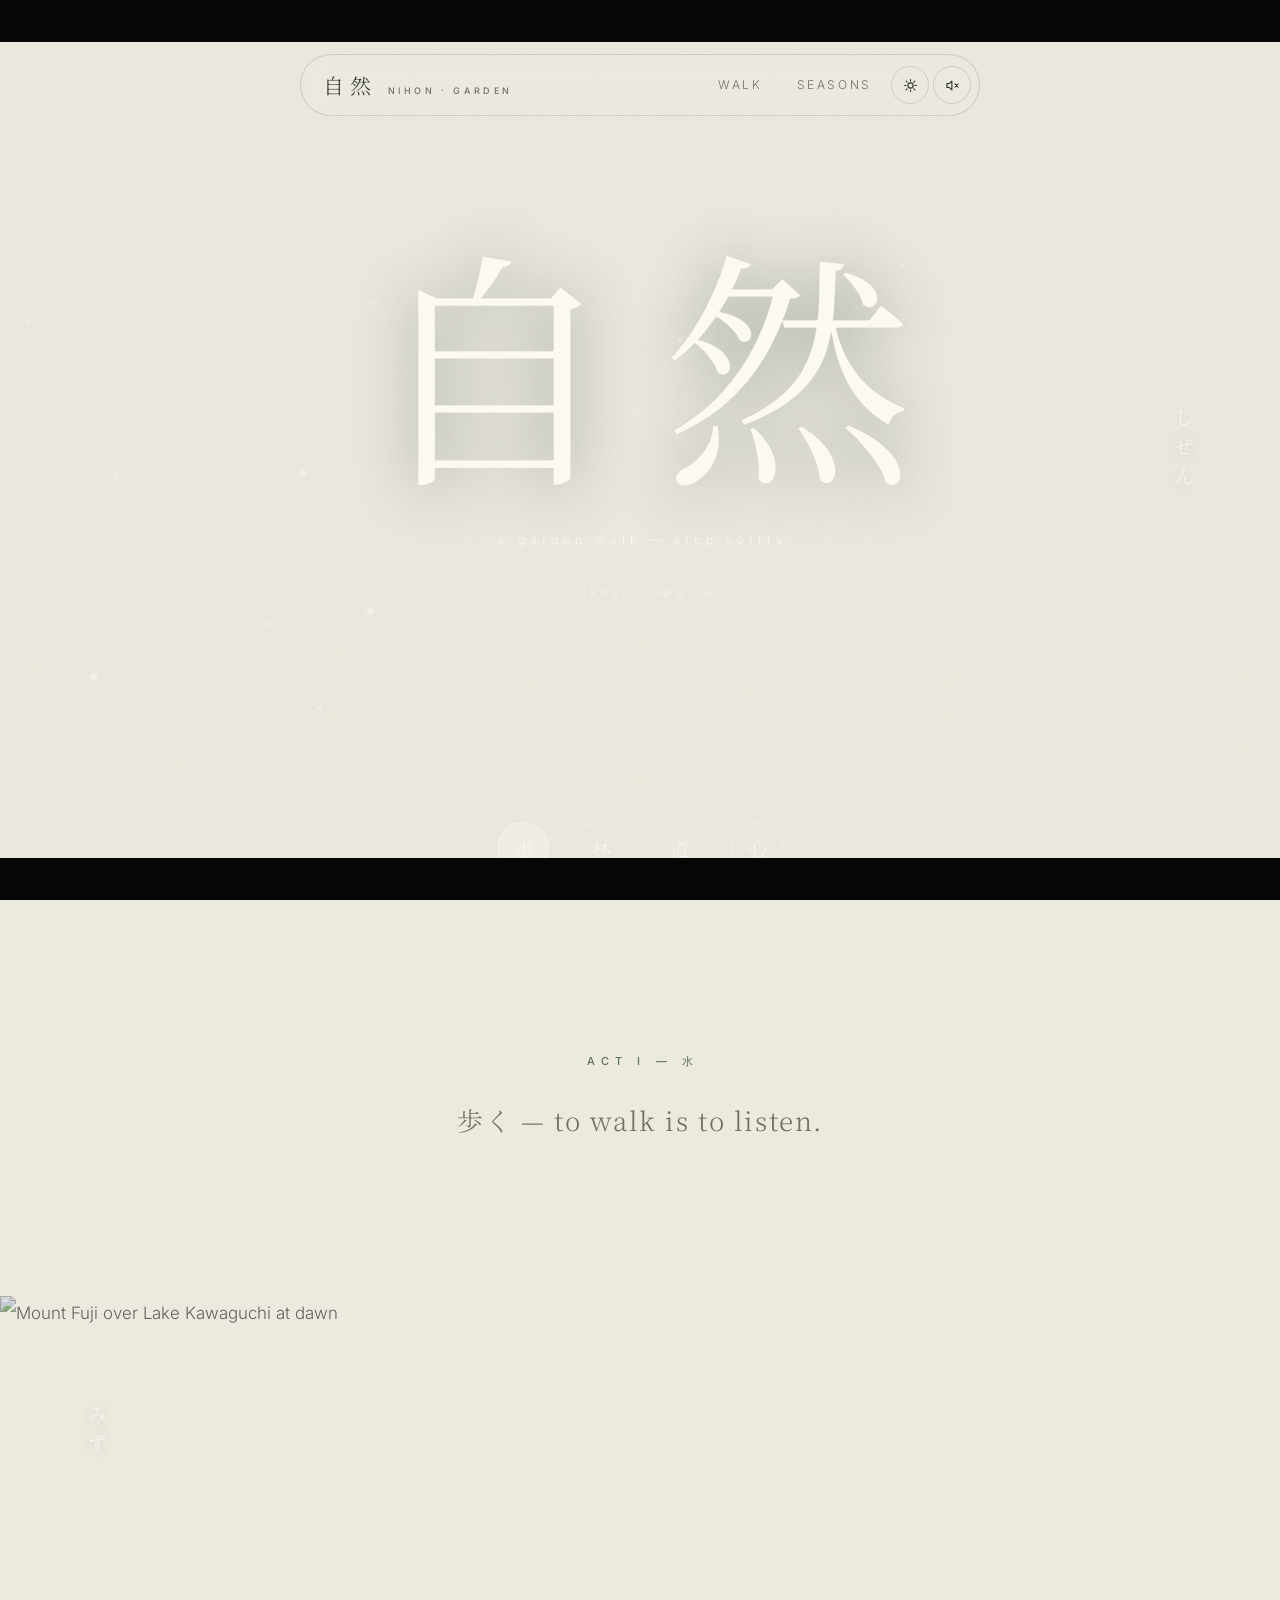
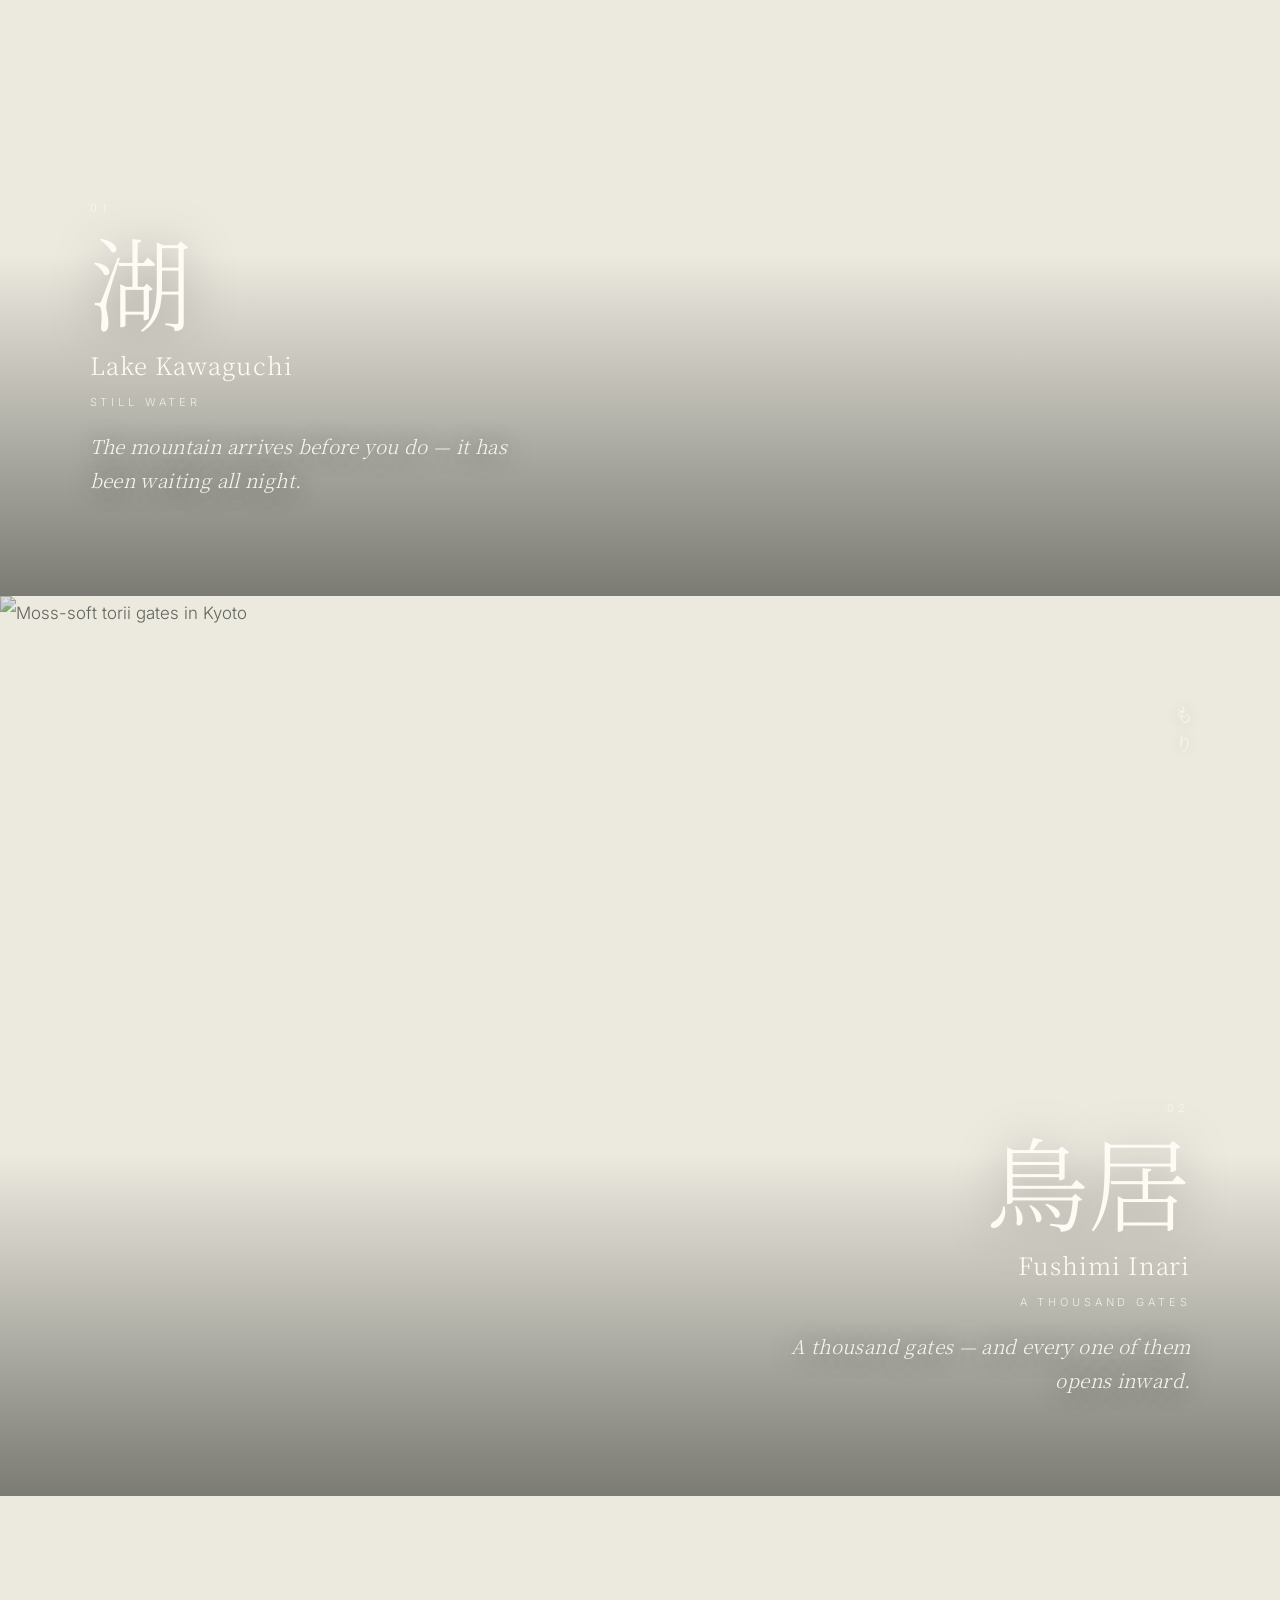
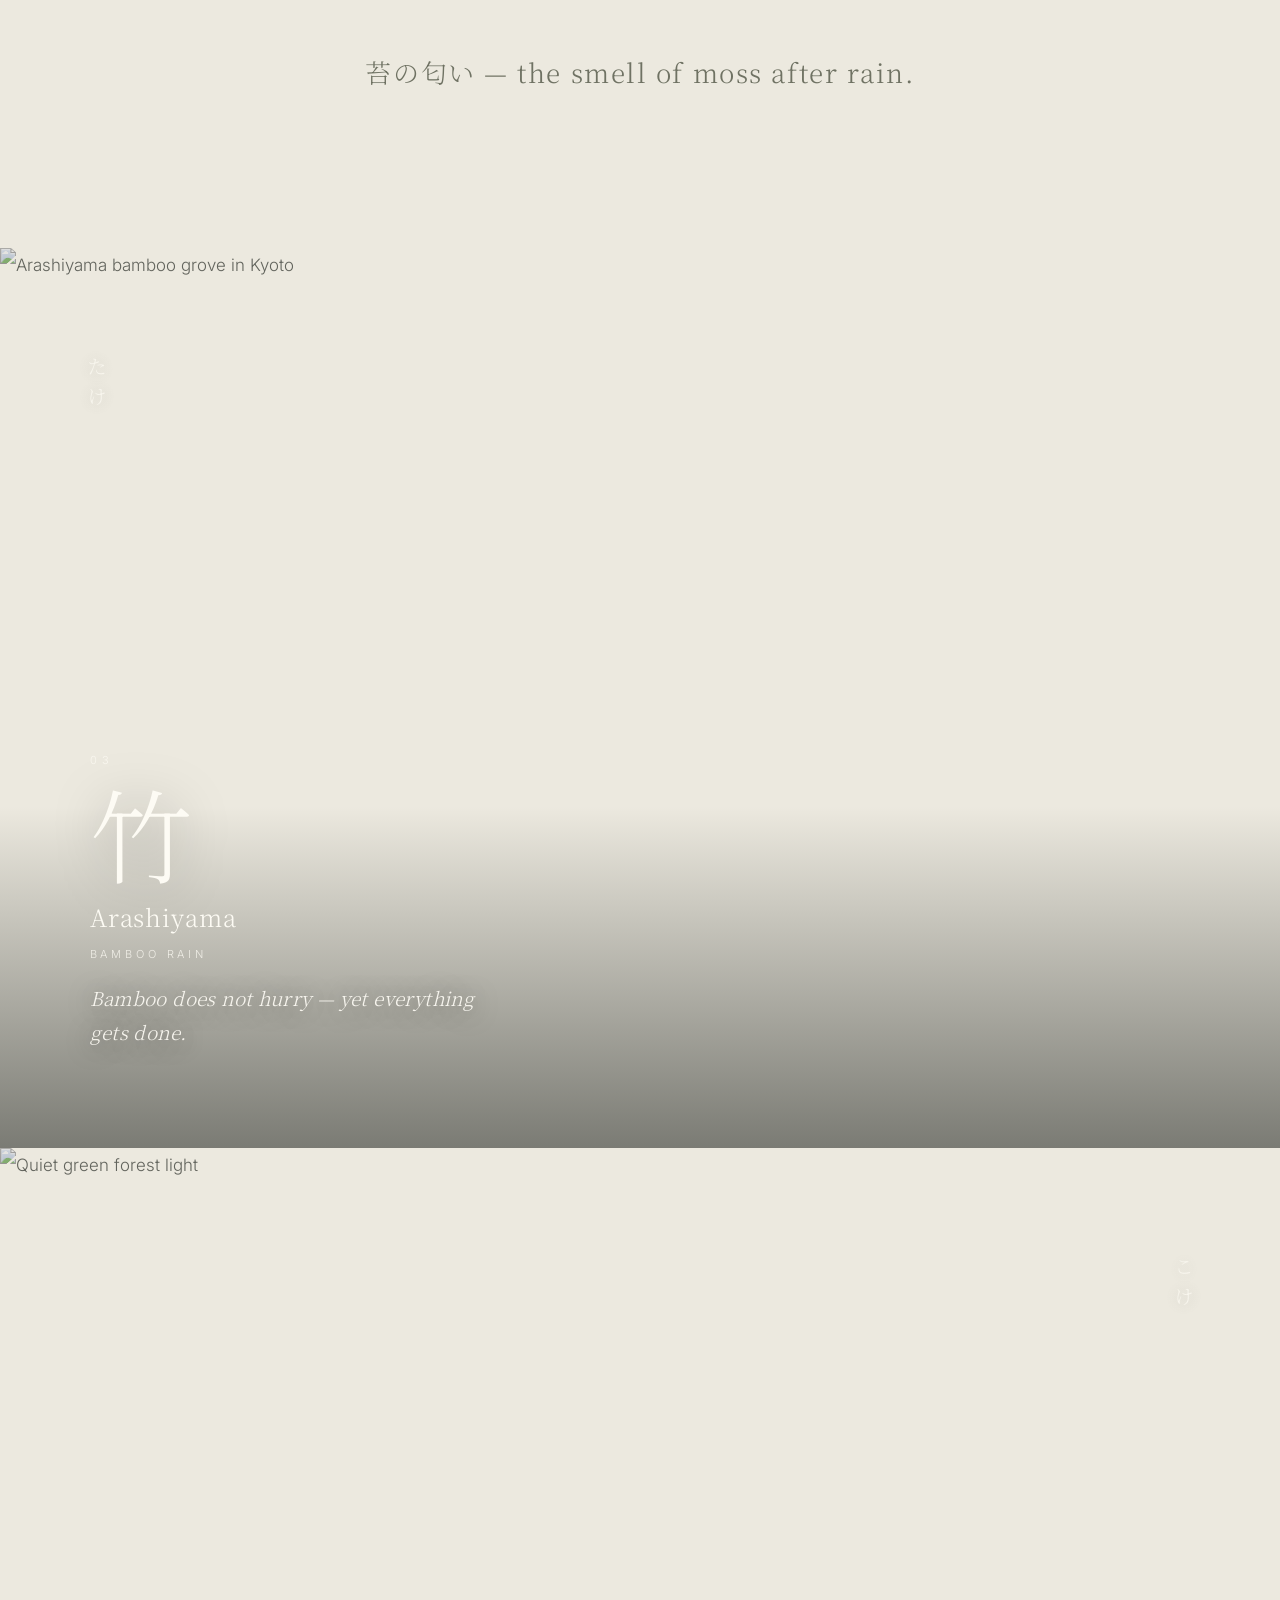
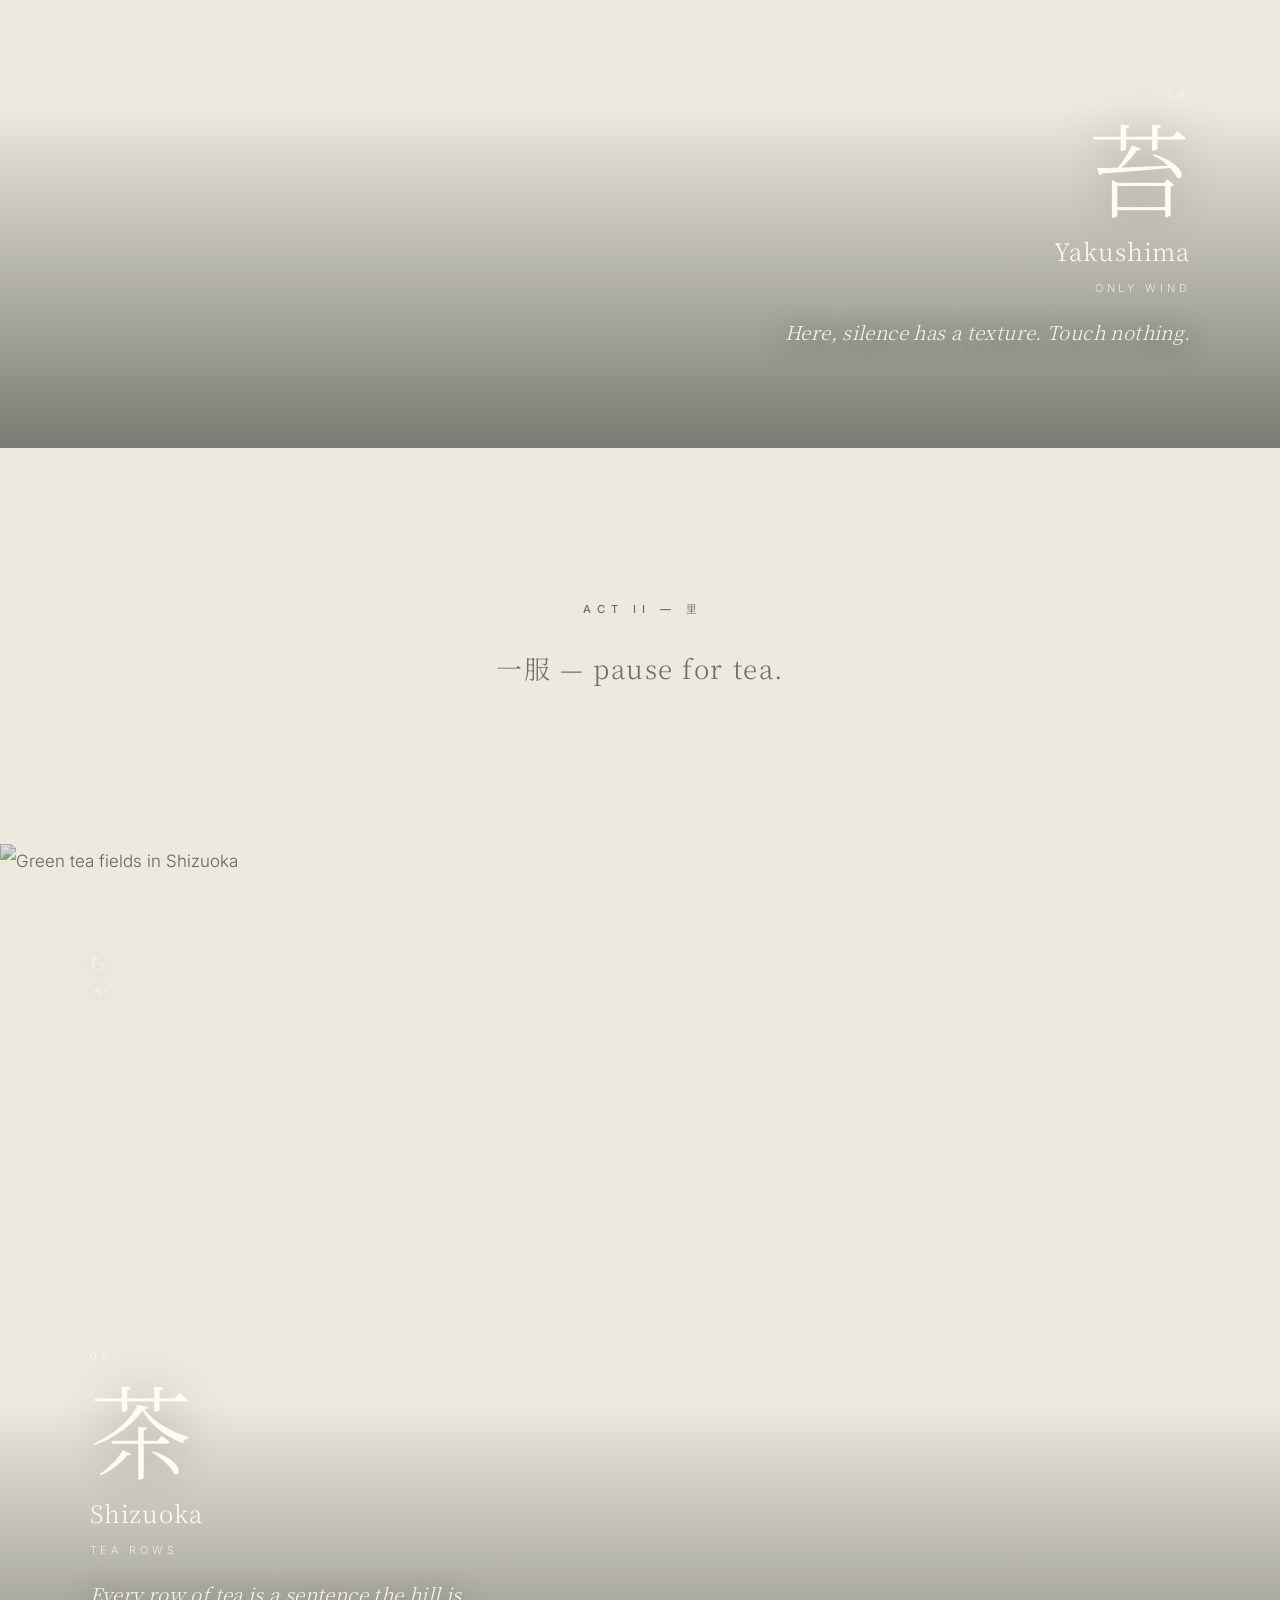
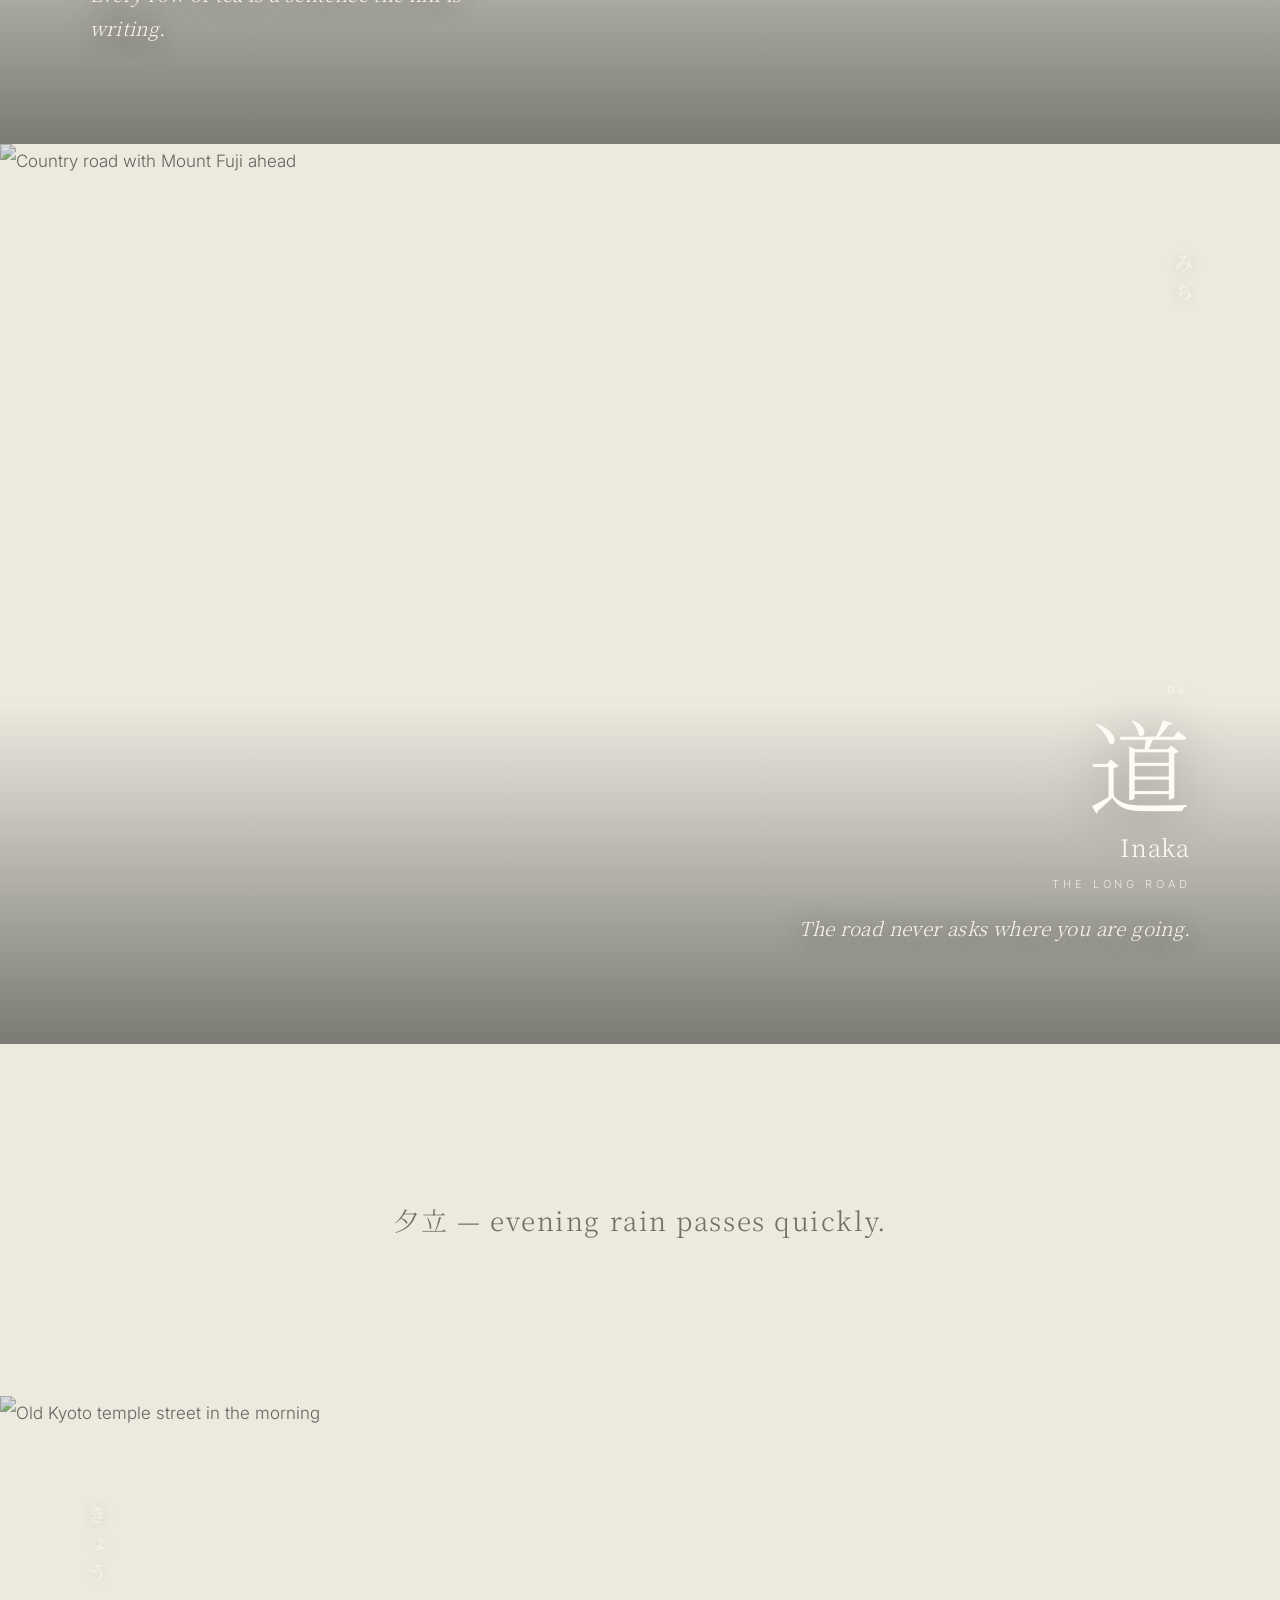
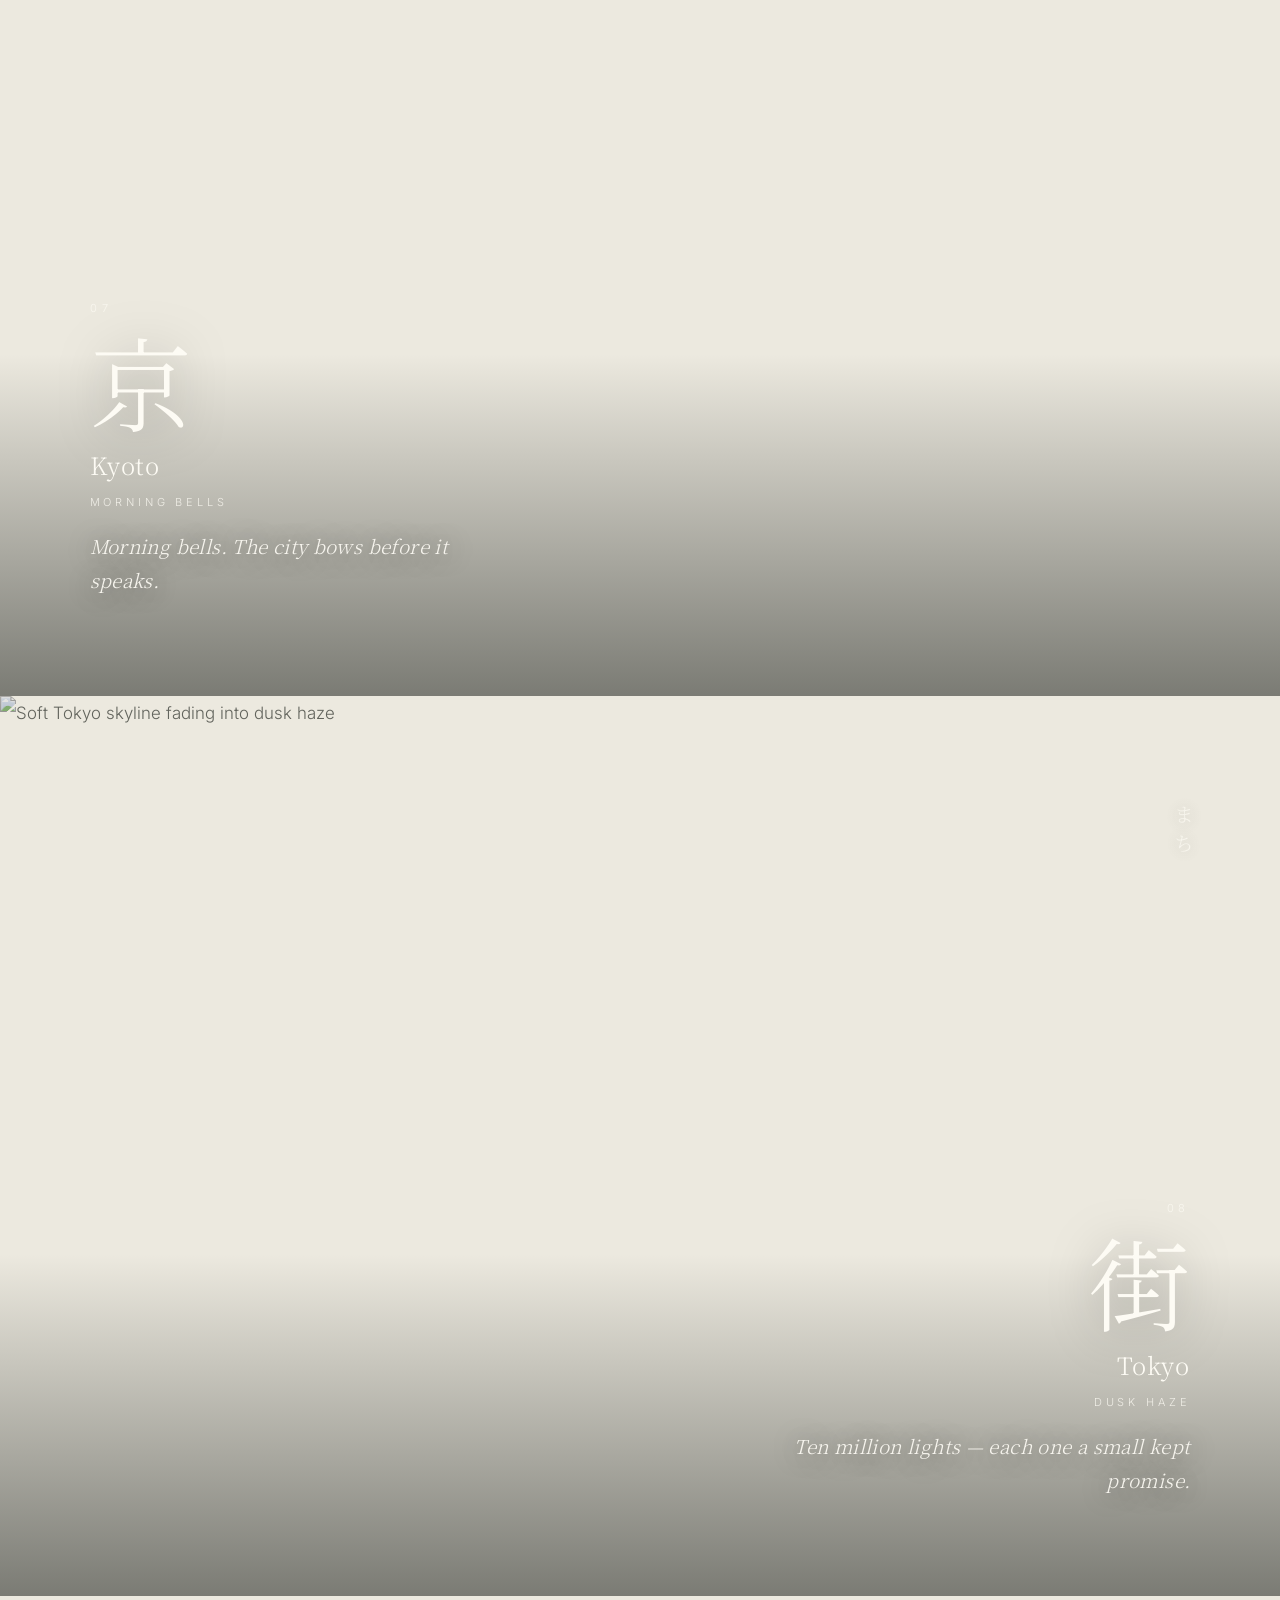
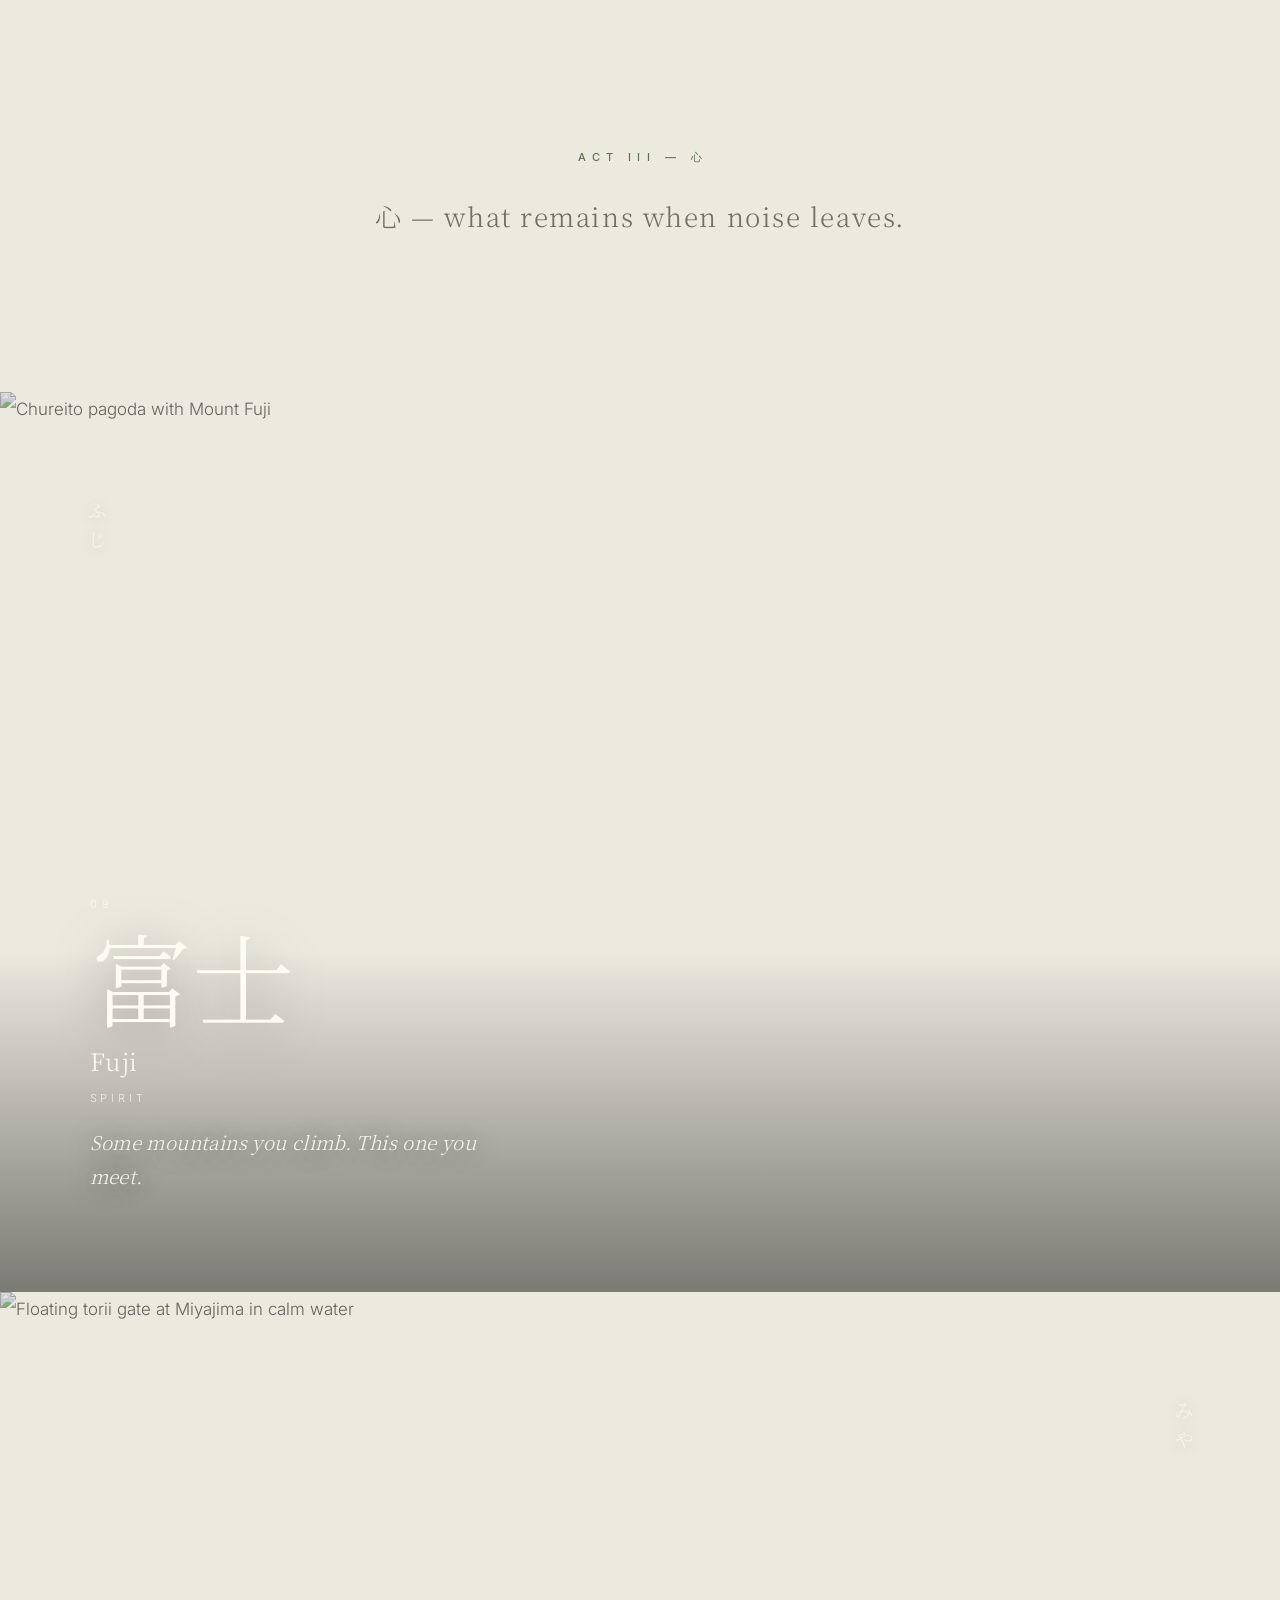
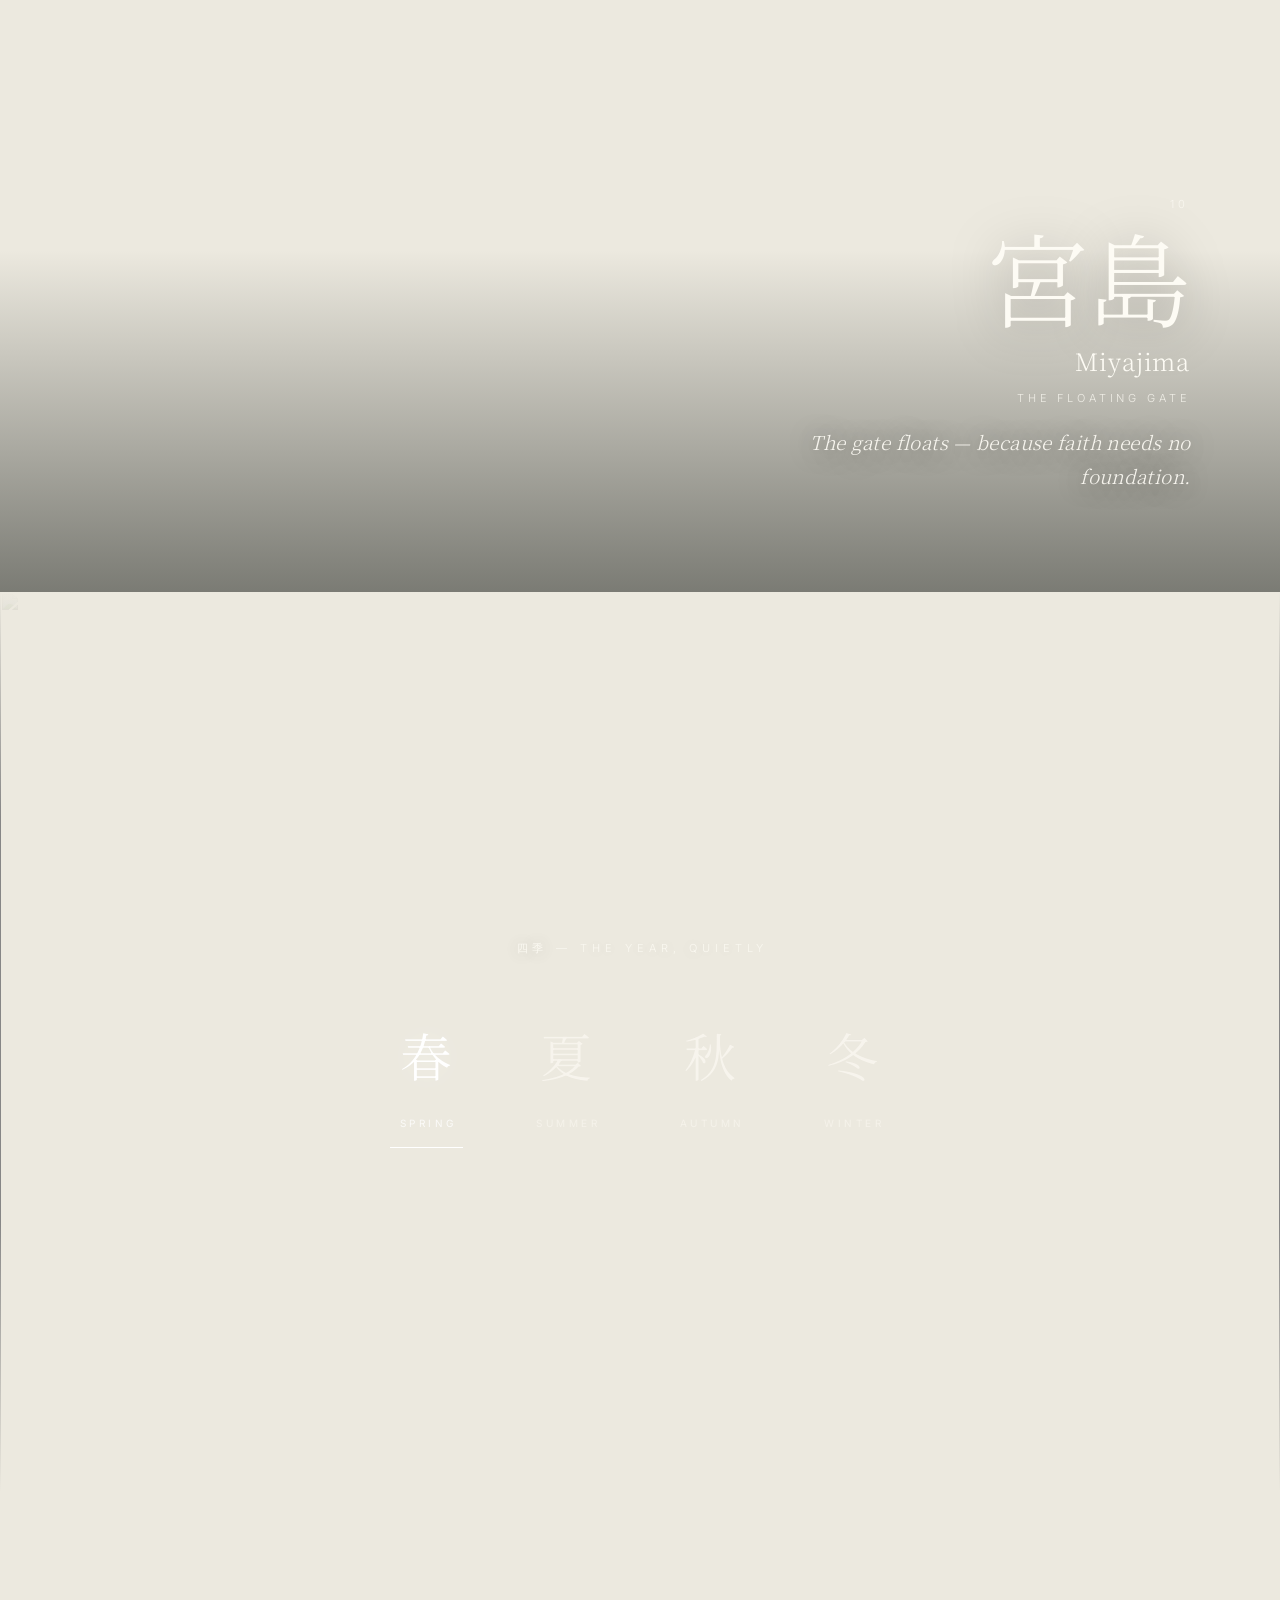
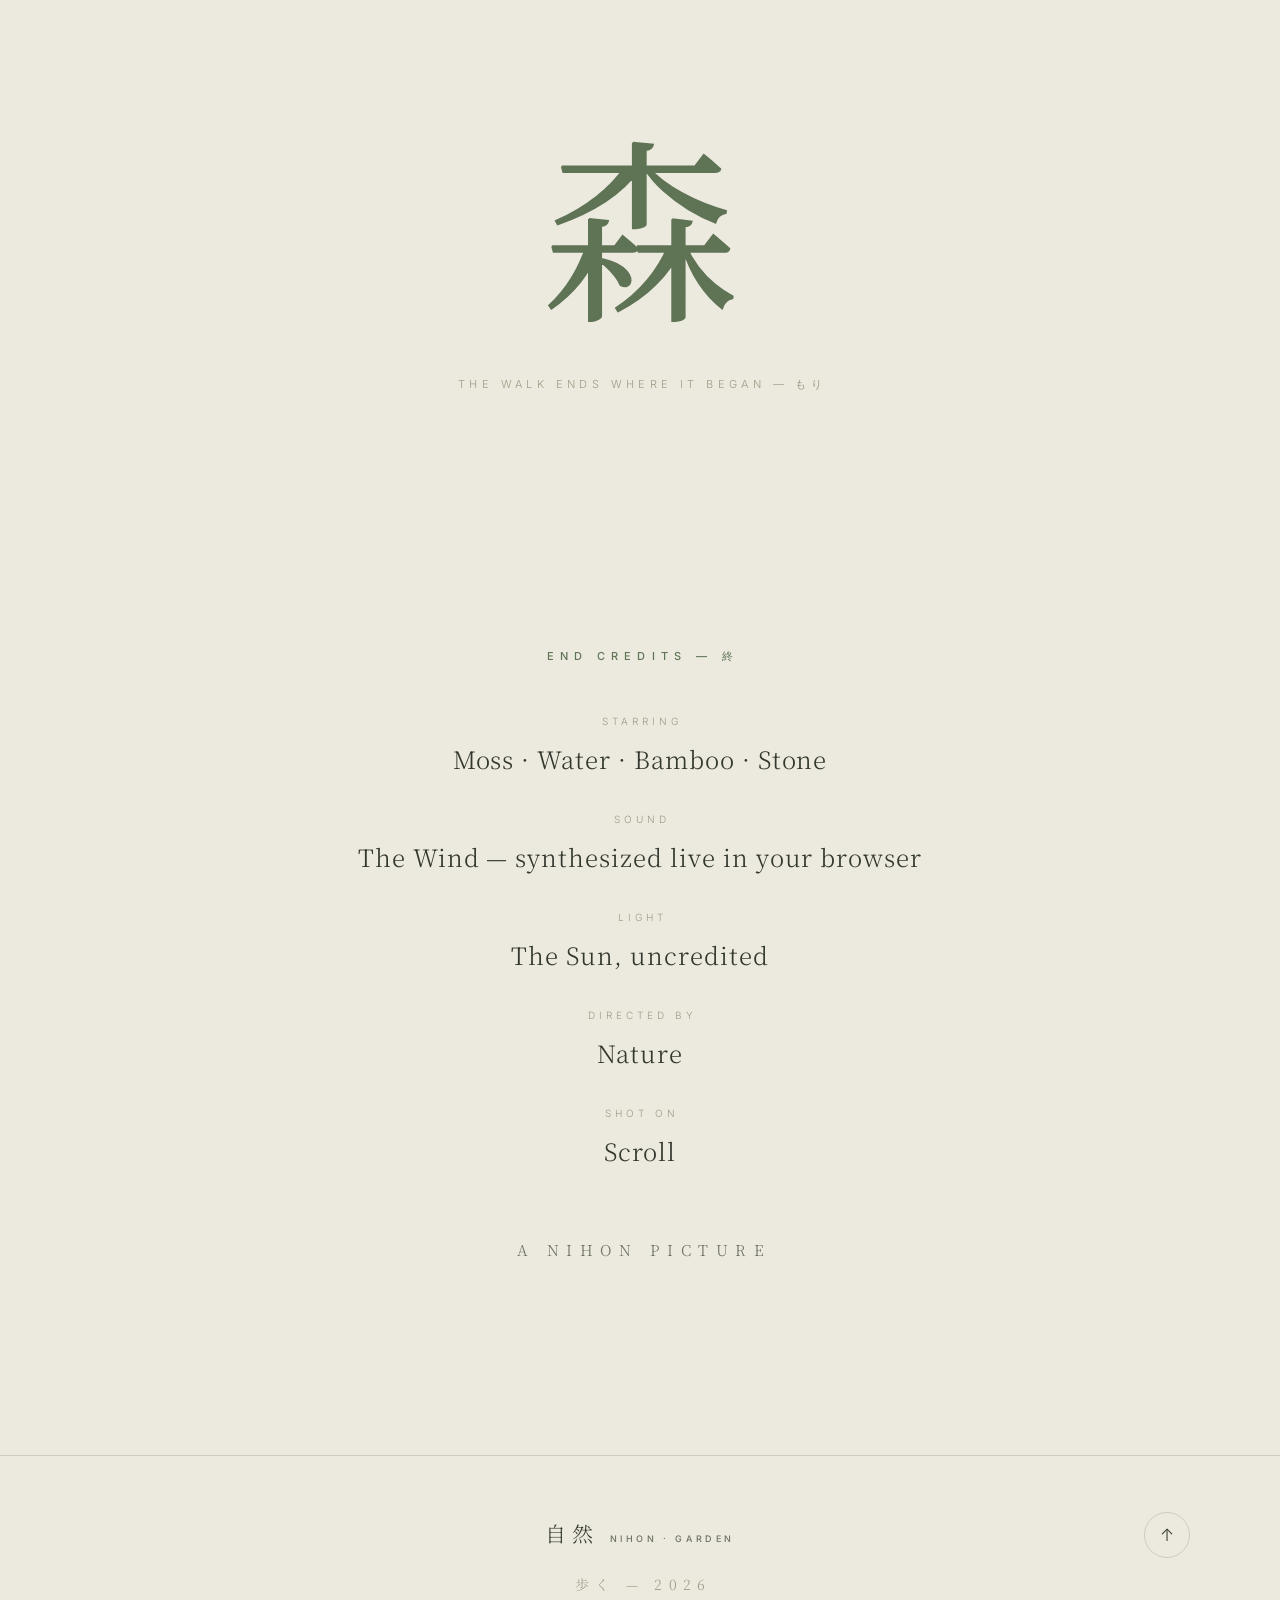
==== commit f356bbf3: "Living film: letterbox cinema, WebAudio score, narration, dust light, end credits" ====
--- a/solo/index.html
+++ b/solo/index.html
@@ -23,7 +23,10 @@
 </head>
 <body>
     <div id="loader" aria-hidden="true"><span class="loader-kanji">自</span><span class="loader-line"><span></span></span></div>
-    <a class="skip" href="#walk">Skip to the walk</a>
+    <a class="skip" href="#walk">Skip to the film</a>
+    <canvas id="dust" aria-hidden="true"></canvas>
+    <div id="bar-top" aria-hidden="true"></div>
+    <div id="bar-bottom" aria-hidden="true"></div>
     <div id="grain" aria-hidden="true"></div>
     <div id="dot" aria-hidden="true"></div>
 
@@ -36,6 +39,10 @@
                 <button id="themeBtn" class="theme-btn" aria-label="Toggle day and night">
                     <svg class="icon-sun" viewBox="0 0 24 24" fill="none" stroke="currentColor" stroke-width="1.8" stroke-linecap="round" aria-hidden="true"><circle cx="12" cy="12" r="4.2"/><path d="M12 2.5v2.4M12 19.1v2.4M2.5 12h2.4M19.1 12h2.4M5 5l1.7 1.7M17.3 17.3L19 19M19 5l-1.7 1.7M6.7 17.3L5 19"/></svg>
                     <svg class="icon-moon" viewBox="0 0 24 24" fill="none" stroke="currentColor" stroke-width="1.8" stroke-linecap="round" stroke-linejoin="round" aria-hidden="true"><path d="M20 13.2A8 8 0 0 1 10.8 4 8 8 0 1 0 20 13.2z"/></svg>
+                </button>
+                <button id="soundBtn" class="theme-btn sound-btn" aria-label="Toggle cinematic sound" aria-pressed="false">
+                    <svg class="icon-mute" viewBox="0 0 24 24" fill="none" stroke="currentColor" stroke-width="1.8" stroke-linecap="round" stroke-linejoin="round" aria-hidden="true"><path d="M11 5 6.5 9H3v6h3.5L11 19V5z"/><path d="M16 9.5l5 5M21 9.5l-5 5"/></svg>
+                    <svg class="icon-waves" viewBox="0 0 24 24" fill="none" stroke="currentColor" stroke-width="1.8" stroke-linecap="round" aria-hidden="true"><path d="M11 5 6.5 9H3v6h3.5L11 19V5z"/><path d="M15.5 9.2a4 4 0 0 1 0 5.6M18.2 6.8a7.4 7.4 0 0 1 0 10.4"/></svg>
                 </button>
             </nav>
         </div>
@@ -63,19 +70,20 @@
 
     <main id="walk">
         <section class="breath">
-            <p class="reveal">歩く — to walk is to listen.</p>
+            <p class="act-kicker reveal">ACT I — 水</p>
+            <p class="reveal" style="--d:.1s">歩く — to walk is to listen.</p>
         </section>
 
         <section class="clearing" id="p-lake">
             <div class="clearing-bg"><img src="https://images.unsplash.com/photo-1649583693539-f36f908da137?auto=format&fit=crop&w=1800&q=80" alt="Mount Fuji over Lake Kawaguchi at dawn" loading="lazy" decoding="async"></div>
             <span class="tategaki clearing-kana" aria-hidden="true">みず</span>
-            <div class="clearing-cap left reveal"><span class="c-no">01</span><span class="c-kanji">湖</span><span class="c-name">Lake Kawaguchi</span><span class="c-sub">still water</span></div>
+            <div class="clearing-cap left reveal"><span class="c-no">01</span><span class="c-kanji">湖</span><span class="c-name">Lake Kawaguchi</span><span class="c-sub">still water</span><span class="narration">The mountain arrives before you do — it has been waiting all night.</span></div>
         </section>
 
         <section class="clearing" id="p-torii">
             <div class="clearing-bg"><img src="https://images.unsplash.com/photo-1528360983277-13d401cdc186?auto=format&fit=crop&w=1800&q=80" alt="Moss-soft torii gates in Kyoto" loading="lazy" decoding="async"></div>
             <span class="tategaki clearing-kana right" aria-hidden="true">もり</span>
-            <div class="clearing-cap right reveal"><span class="c-no">02</span><span class="c-kanji">鳥居</span><span class="c-name">Fushimi Inari</span><span class="c-sub">a thousand gates</span></div>
+            <div class="clearing-cap right reveal"><span class="c-no">02</span><span class="c-kanji">鳥居</span><span class="c-name">Fushimi Inari</span><span class="c-sub">a thousand gates</span><span class="narration">A thousand gates — and every one of them opens inward.</span></div>
         </section>
 
         <section class="breath"><p class="reveal">苔の匂い — the smell of moss after rain.</p></section>
@@ -83,27 +91,27 @@
         <section class="clearing" id="p-forest">
             <div class="clearing-bg"><img src="https://images.unsplash.com/photo-1702564492961-3643703480c2?auto=format&fit=crop&w=1800&q=80" alt="Arashiyama bamboo grove in Kyoto" loading="lazy" decoding="async"></div>
             <span class="tategaki clearing-kana" aria-hidden="true">たけ</span>
-            <div class="clearing-cap left reveal"><span class="c-no">03</span><span class="c-kanji">竹</span><span class="c-name">Arashiyama</span><span class="c-sub">bamboo rain</span></div>
+            <div class="clearing-cap left reveal"><span class="c-no">03</span><span class="c-kanji">竹</span><span class="c-name">Arashiyama</span><span class="c-sub">bamboo rain</span><span class="narration">Bamboo does not hurry — yet everything gets done.</span></div>
         </section>
 
         <section class="clearing" id="p-moss">
             <div class="clearing-bg"><img src="https://images.unsplash.com/photo-1502082553048-f009c37129b9?auto=format&fit=crop&w=1800&q=80" alt="Quiet green forest light" loading="lazy" decoding="async"></div>
             <span class="tategaki clearing-kana right" aria-hidden="true">こけ</span>
-            <div class="clearing-cap right reveal"><span class="c-no">04</span><span class="c-kanji">苔</span><span class="c-name">Yakushima</span><span class="c-sub">only wind</span></div>
+            <div class="clearing-cap right reveal"><span class="c-no">04</span><span class="c-kanji">苔</span><span class="c-name">Yakushima</span><span class="c-sub">only wind</span><span class="narration">Here, silence has a texture. Touch nothing.</span></div>
         </section>
 
-        <section class="breath"><p class="reveal">一服 — pause for tea.</p></section>
+        <section class="breath"><p class="act-kicker reveal">ACT II — 里</p><p class="reveal" style="--d:.1s">一服 — pause for tea.</p></section>
 
         <section class="clearing" id="p-tea">
             <div class="clearing-bg"><img src="https://images.unsplash.com/photo-1582793988951-9aed5509eb97?auto=format&fit=crop&w=1800&q=80" alt="Green tea fields in Shizuoka" loading="lazy" decoding="async"></div>
             <span class="tategaki clearing-kana" aria-hidden="true">ちゃ</span>
-            <div class="clearing-cap left reveal"><span class="c-no">05</span><span class="c-kanji">茶</span><span class="c-name">Shizuoka</span><span class="c-sub">tea rows</span></div>
+            <div class="clearing-cap left reveal"><span class="c-no">05</span><span class="c-kanji">茶</span><span class="c-name">Shizuoka</span><span class="c-sub">tea rows</span><span class="narration">Every row of tea is a sentence the hill is writing.</span></div>
         </section>
 
         <section class="clearing" id="p-road">
             <div class="clearing-bg"><img src="https://images.unsplash.com/photo-1505069190533-da1c9af13346?auto=format&fit=crop&w=1800&q=80" alt="Country road with Mount Fuji ahead" loading="lazy" decoding="async"></div>
             <span class="tategaki clearing-kana right" aria-hidden="true">みち</span>
-            <div class="clearing-cap right reveal"><span class="c-no">06</span><span class="c-kanji">道</span><span class="c-name">Inaka</span><span class="c-sub">the long road</span></div>
+            <div class="clearing-cap right reveal"><span class="c-no">06</span><span class="c-kanji">道</span><span class="c-name">Inaka</span><span class="c-sub">the long road</span><span class="narration">The road never asks where you are going.</span></div>
         </section>
 
         <section class="breath"><p class="reveal">夕立 — evening rain passes quickly.</p></section>
@@ -111,27 +119,27 @@
         <section class="clearing" id="p-kyo">
             <div class="clearing-bg"><img src="https://images.unsplash.com/photo-1493976040374-85c8e12f0c0e?auto=format&fit=crop&w=1800&q=80" alt="Old Kyoto temple street in the morning" loading="lazy" decoding="async"></div>
             <span class="tategaki clearing-kana" aria-hidden="true">きょう</span>
-            <div class="clearing-cap left reveal"><span class="c-no">07</span><span class="c-kanji">京</span><span class="c-name">Kyoto</span><span class="c-sub">morning bells</span></div>
+            <div class="clearing-cap left reveal"><span class="c-no">07</span><span class="c-kanji">京</span><span class="c-name">Kyoto</span><span class="c-sub">morning bells</span><span class="narration">Morning bells. The city bows before it speaks.</span></div>
         </section>
 
         <section class="clearing" id="p-machi">
             <div class="clearing-bg"><img src="https://images.unsplash.com/photo-1480796927426-f609979314bd?auto=format&fit=crop&w=1800&q=80" alt="Soft Tokyo skyline fading into dusk haze" loading="lazy" decoding="async"></div>
             <span class="tategaki clearing-kana right" aria-hidden="true">まち</span>
-            <div class="clearing-cap right reveal"><span class="c-no">08</span><span class="c-kanji">街</span><span class="c-name">Tokyo</span><span class="c-sub">dusk haze</span></div>
+            <div class="clearing-cap right reveal"><span class="c-no">08</span><span class="c-kanji">街</span><span class="c-name">Tokyo</span><span class="c-sub">dusk haze</span><span class="narration">Ten million lights — each one a small kept promise.</span></div>
         </section>
 
-        <section class="breath"><p class="reveal">心 — what remains when noise leaves.</p></section>
+        <section class="breath"><p class="act-kicker reveal">ACT III — 心</p><p class="reveal" style="--d:.1s">心 — what remains when noise leaves.</p></section>
 
         <section class="clearing" id="p-fuji">
             <div class="clearing-bg"><img src="https://images.unsplash.com/photo-1545569341-9eb8b30979d9?auto=format&fit=crop&w=1800&q=80" alt="Chureito pagoda with Mount Fuji" loading="lazy" decoding="async"></div>
             <span class="tategaki clearing-kana" aria-hidden="true">ふじ</span>
-            <div class="clearing-cap left reveal"><span class="c-no">09</span><span class="c-kanji">富士</span><span class="c-name">Fuji</span><span class="c-sub">spirit</span></div>
+            <div class="clearing-cap left reveal"><span class="c-no">09</span><span class="c-kanji">富士</span><span class="c-name">Fuji</span><span class="c-sub">spirit</span><span class="narration">Some mountains you climb. This one you meet.</span></div>
         </section>
 
         <section class="clearing" id="p-miyajima">
             <div class="clearing-bg"><img src="https://images.unsplash.com/photo-1522383225653-ed111181a951?auto=format&fit=crop&w=1800&q=80" alt="Floating torii gate at Miyajima in calm water" loading="lazy" decoding="async"></div>
             <span class="tategaki clearing-kana right" aria-hidden="true">みや</span>
-            <div class="clearing-cap right reveal"><span class="c-no">10</span><span class="c-kanji">宮島</span><span class="c-name">Miyajima</span><span class="c-sub">the floating gate</span></div>
+            <div class="clearing-cap right reveal"><span class="c-no">10</span><span class="c-kanji">宮島</span><span class="c-name">Miyajima</span><span class="c-sub">the floating gate</span><span class="narration">The gate floats — because faith needs no foundation.</span></div>
         </section>
 
         <section class="stage" id="seasons" aria-label="Seasons">
@@ -159,6 +167,20 @@
                 <p class="closing-sub">the walk ends where it began — もり</p>
             </div>
         </section>
+
+        <section class="credits" aria-label="End credits">
+            <div class="wrap narrow reveal">
+                <p class="cred-kicker">END CREDITS — 終</p>
+                <dl class="cred-list">
+                    <div><dt>Starring</dt><dd>Moss · Water · Bamboo · Stone</dd></div>
+                    <div><dt>Sound</dt><dd>The Wind — synthesized live in your browser</dd></div>
+                    <div><dt>Light</dt><dd>The Sun, uncredited</dd></div>
+                    <div><dt>Directed by</dt><dd>Nature</dd></div>
+                    <div><dt>Shot on</dt><dd>Scroll</dd></div>
+                </dl>
+                <p class="cred-fin">A NIHON PICTURE</p>
+            </div>
+        </section>
     </main>
 
     <footer id="colophon">
@@ -170,6 +192,7 @@
     </footer>
 
     <script src="lenis.min.js"></script>
+    <script type="module" src="film.js"></script>
     <script src="app.js"></script>
 </body>
 </html>
--- a/solo/styles.css
+++ b/solo/styles.css
@@ -56,6 +56,13 @@
 .skip:focus-visible { top: 12px; }
 section[id] { scroll-margin-top: 80px; }
 
+/* ——— CINEMA: letterbox + living dust ——— */
+#bar-top, #bar-bottom { position: fixed; left: 0; right: 0; height: 42px; background: #060604; z-index: 200; pointer-events: none; }
+#bar-top { top: 0; }
+#bar-bottom { bottom: 0; }
+#dust { position: fixed; inset: 0; z-index: 95; width: 100%; height: 100%; pointer-events: none; opacity: 0.5; }
+body.no-dust #dust { display: none; }
+
 /* vertical japanese — the garden's voice */
 .tategaki { writing-mode: vertical-rl; text-orientation: upright; font-family: var(--serif); letter-spacing: 0.45em; user-select: none; }
 
@@ -73,7 +80,7 @@
 .reveal.in { opacity: 1; transform: none; }
 
 /* nav — a flat stone */
-.nav { position: fixed; inset: 18px 0 auto 0; z-index: 100; transition: translate 0.5s var(--expo); }
+.nav { position: fixed; inset: calc(42px + 12px) 0 auto 0; z-index: 100; transition: translate 0.5s var(--expo); }
 .nav.hide { translate: 0 -150%; }
 .nav-in { max-width: 680px; margin: 0 auto; padding: 8px 8px 8px 22px; display: flex; align-items: center; justify-content: space-between; gap: 18px; border: 1px solid var(--line); border-radius: 999px; background: color-mix(in srgb, var(--paper) 72%, transparent); backdrop-filter: blur(14px); -webkit-backdrop-filter: blur(14px); }
 .brand { display: flex; align-items: baseline; gap: 10px; text-decoration: none; }
@@ -88,6 +95,10 @@
 .theme-btn .icon-moon { display: none; }
 [data-theme="dark"] .theme-btn .icon-moon { display: block; }
 [data-theme="dark"] .theme-btn .icon-sun { display: none; }
+.sound-btn .icon-waves { display: none; }
+.sound-btn.on .icon-waves { display: block; }
+.sound-btn.on .icon-mute { display: none; }
+.sound-btn.on { border-color: var(--moss); color: var(--moss); }
 
 /* hero — morning mist over the garden */
 .hero { position: relative; min-height: 100svh; display: flex; flex-direction: column; justify-content: center; overflow: clip; isolation: isolate; }
@@ -118,6 +129,7 @@
 /* breaths — pauses between clearings */
 .breath { max-width: 640px; margin: 0 auto; padding: 150px 28px; text-align: center; }
 .breath p { font-family: var(--serif); font-size: clamp(19px, 2.6vw, 26px); letter-spacing: 0.06em; color: var(--soft); margin: 0; }
+.act-kicker { font-family: var(--sans) !important; font-weight: 500 !important; font-size: 11px !important; letter-spacing: 0.55em !important; padding-left: 0.55em; text-transform: uppercase; color: var(--moss) !important; margin: 0 0 22px !important; }
 
 /* clearings — one scene, full and quiet */
 .clearing { position: relative; min-height: 100svh; display: flex; align-items: flex-end; overflow: clip; isolation: isolate; }
@@ -134,6 +146,9 @@
 .c-kanji { font-family: var(--serif); font-size: clamp(54px, 8vw, 110px); line-height: 1.15; text-shadow: 0 4px 50px rgba(0,0,0,0.35); }
 .c-name { font-family: var(--serif); font-size: clamp(18px, 2.4vw, 24px); letter-spacing: 0.04em; }
 .c-sub { font-size: 11px; letter-spacing: 0.35em; text-transform: uppercase; opacity: 0.8; }
+.narration { font-family: var(--serif); font-style: italic; font-size: clamp(15px, 2vw, 19px); letter-spacing: 0.02em; line-height: 1.8; max-width: 420px; margin: 14px 0 0; color: rgba(253, 251, 244, 0.92); text-shadow: 0 2px 24px rgba(0,0,0,0.5); opacity: 0; transform: translateY(14px); transition: opacity 1.4s var(--expo) 0.5s, transform 1.4s var(--expo) 0.5s; }
+.clearing-cap.right .narration { text-align: right; }
+.clearing.in .narration { opacity: 1; transform: none; }
 
 /* seasons — one stone, four moss words */
 .stage { position: relative; min-height: 100svh; display: flex; align-items: center; overflow: hidden; }
@@ -156,6 +171,15 @@
 @keyframes drawink { 45% { stroke-dashoffset: 0; fill: transparent; } 100% { stroke-dashoffset: 0; fill: var(--moss); } }
 .closing-sub { margin: 20px 0 0; font-size: 11px; letter-spacing: 0.4em; padding-left: 0.4em; text-transform: uppercase; color: var(--muted); }
 
+/* end credits */
+.credits { text-align: center; padding: 60px 0 190px; }
+.cred-kicker { font-size: 11px; font-weight: 500; letter-spacing: 0.55em; padding-left: 0.55em; color: var(--moss); margin: 0 0 44px; }
+.cred-list { margin: 0; padding: 0; display: flex; flex-direction: column; gap: 26px; }
+.cred-list div { display: flex; flex-direction: column; gap: 4px; }
+.cred-list dt { font-size: 10px; letter-spacing: 0.4em; padding-left: 0.4em; text-transform: uppercase; color: var(--muted); }
+.cred-list dd { margin: 0; font-family: var(--serif); font-size: clamp(18px, 2.6vw, 24px); letter-spacing: 0.04em; }
+.cred-fin { margin: 60px 0 0; font-family: var(--serif); font-size: 15px; letter-spacing: 0.5em; padding-left: 0.5em; color: var(--soft); }
+
 footer { border-top: 1px solid var(--line); padding: 56px 26px 72px; }
 .foot-in { display: flex; flex-direction: column; align-items: center; gap: 16px; text-align: center; position: relative; }
 .foot-brand { color: var(--ink); }
@@ -168,7 +192,8 @@
 
 @media (max-width: 768px) {
     body { font-size: 16px; }
-    .nav { inset: 10px 14px auto 14px; }
+    #bar-top, #bar-bottom { height: 26px; }
+    .nav { inset: calc(26px + 10px) 14px auto 14px; }
     .nav-in { padding: 7px 7px 7px 18px; }
     .menu a { padding: 10px 12px; font-size: 11px; min-height: 44px; display: inline-flex; align-items: center; }
     .nippon { font-size: clamp(84px, 30vw, 170px); }
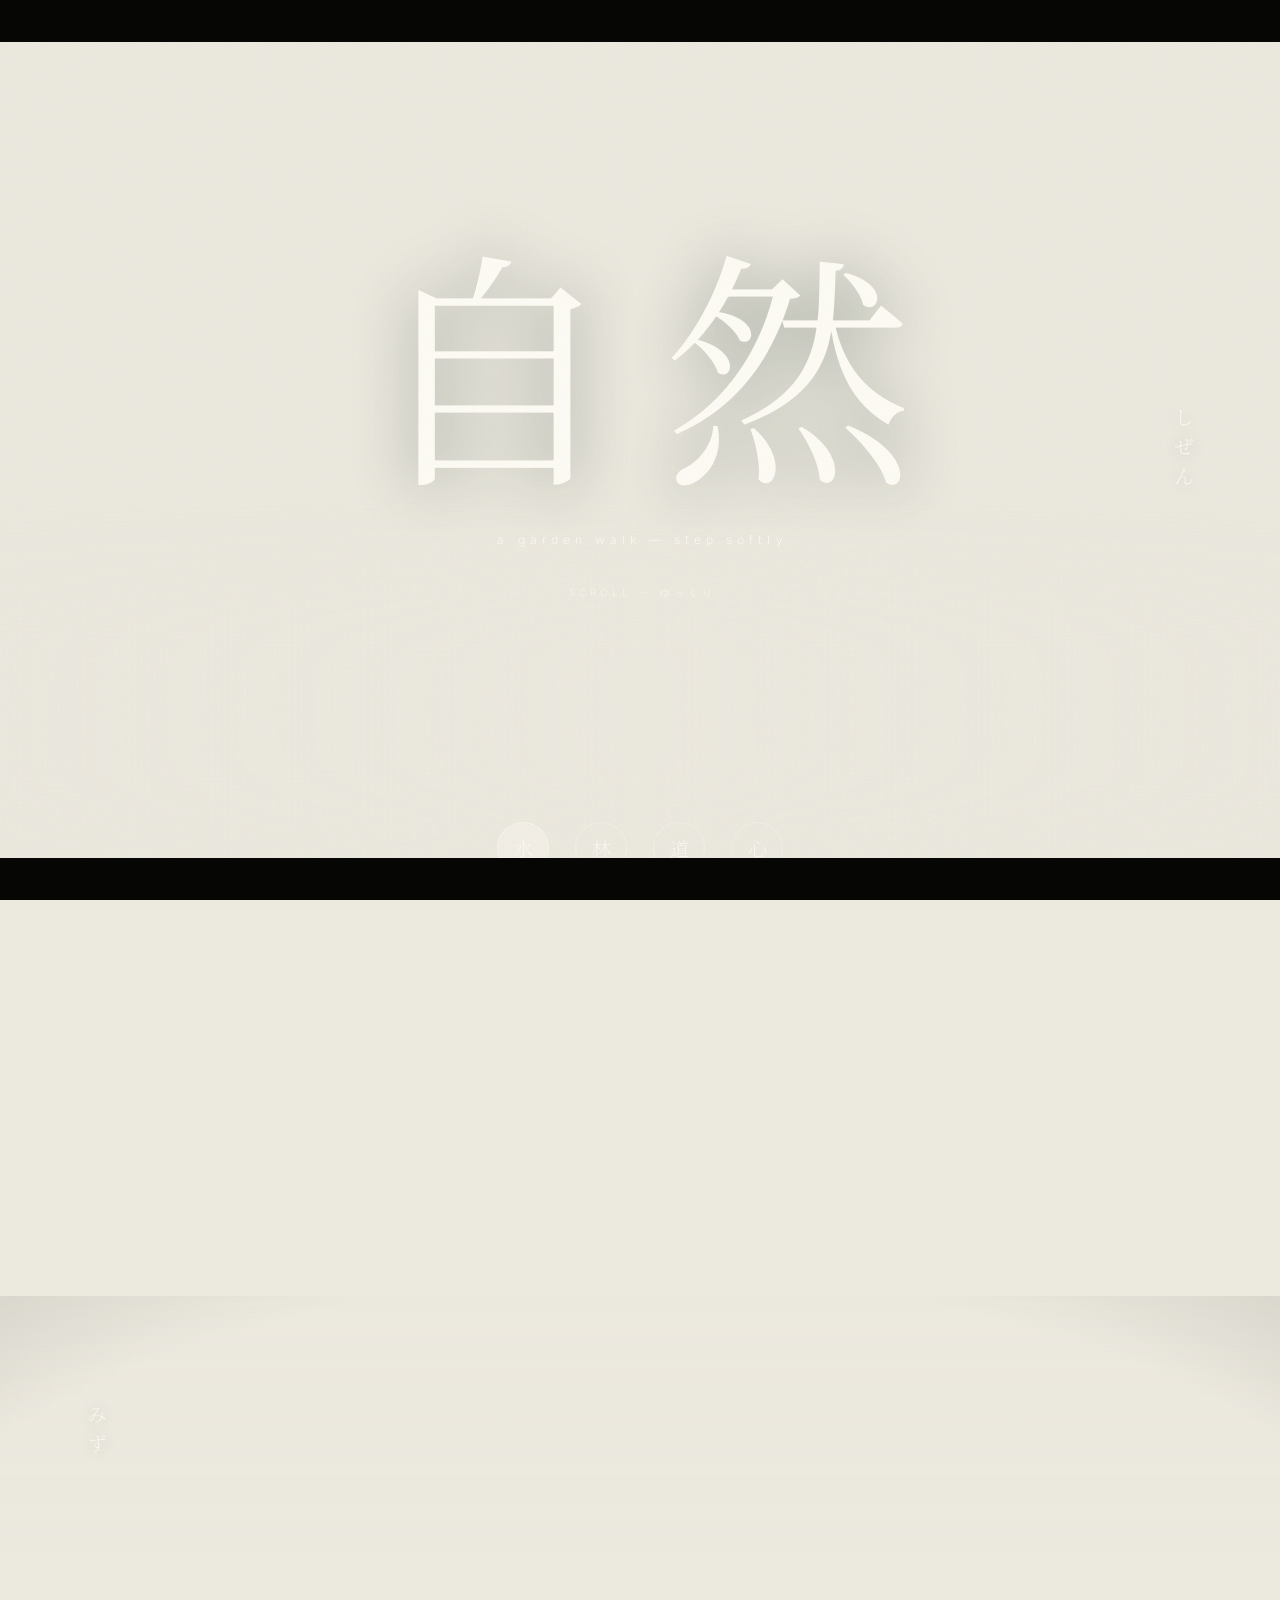
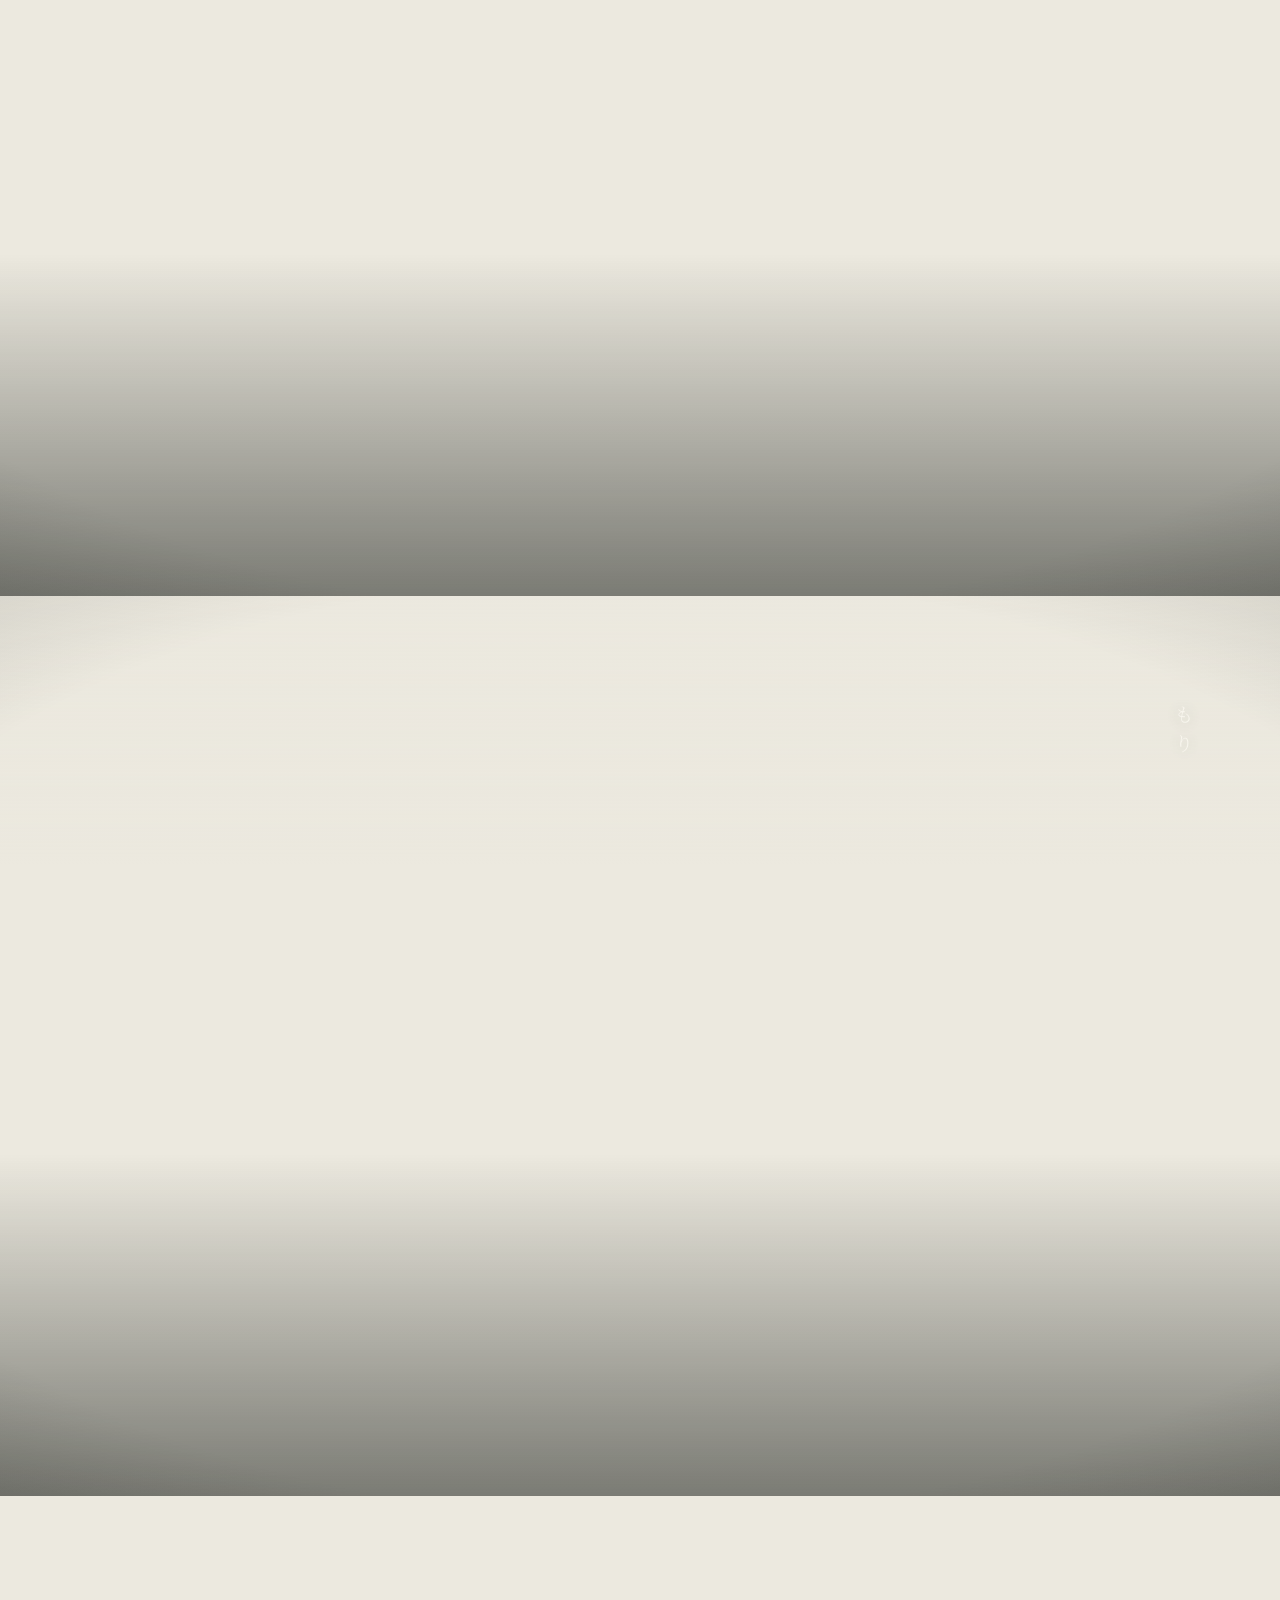
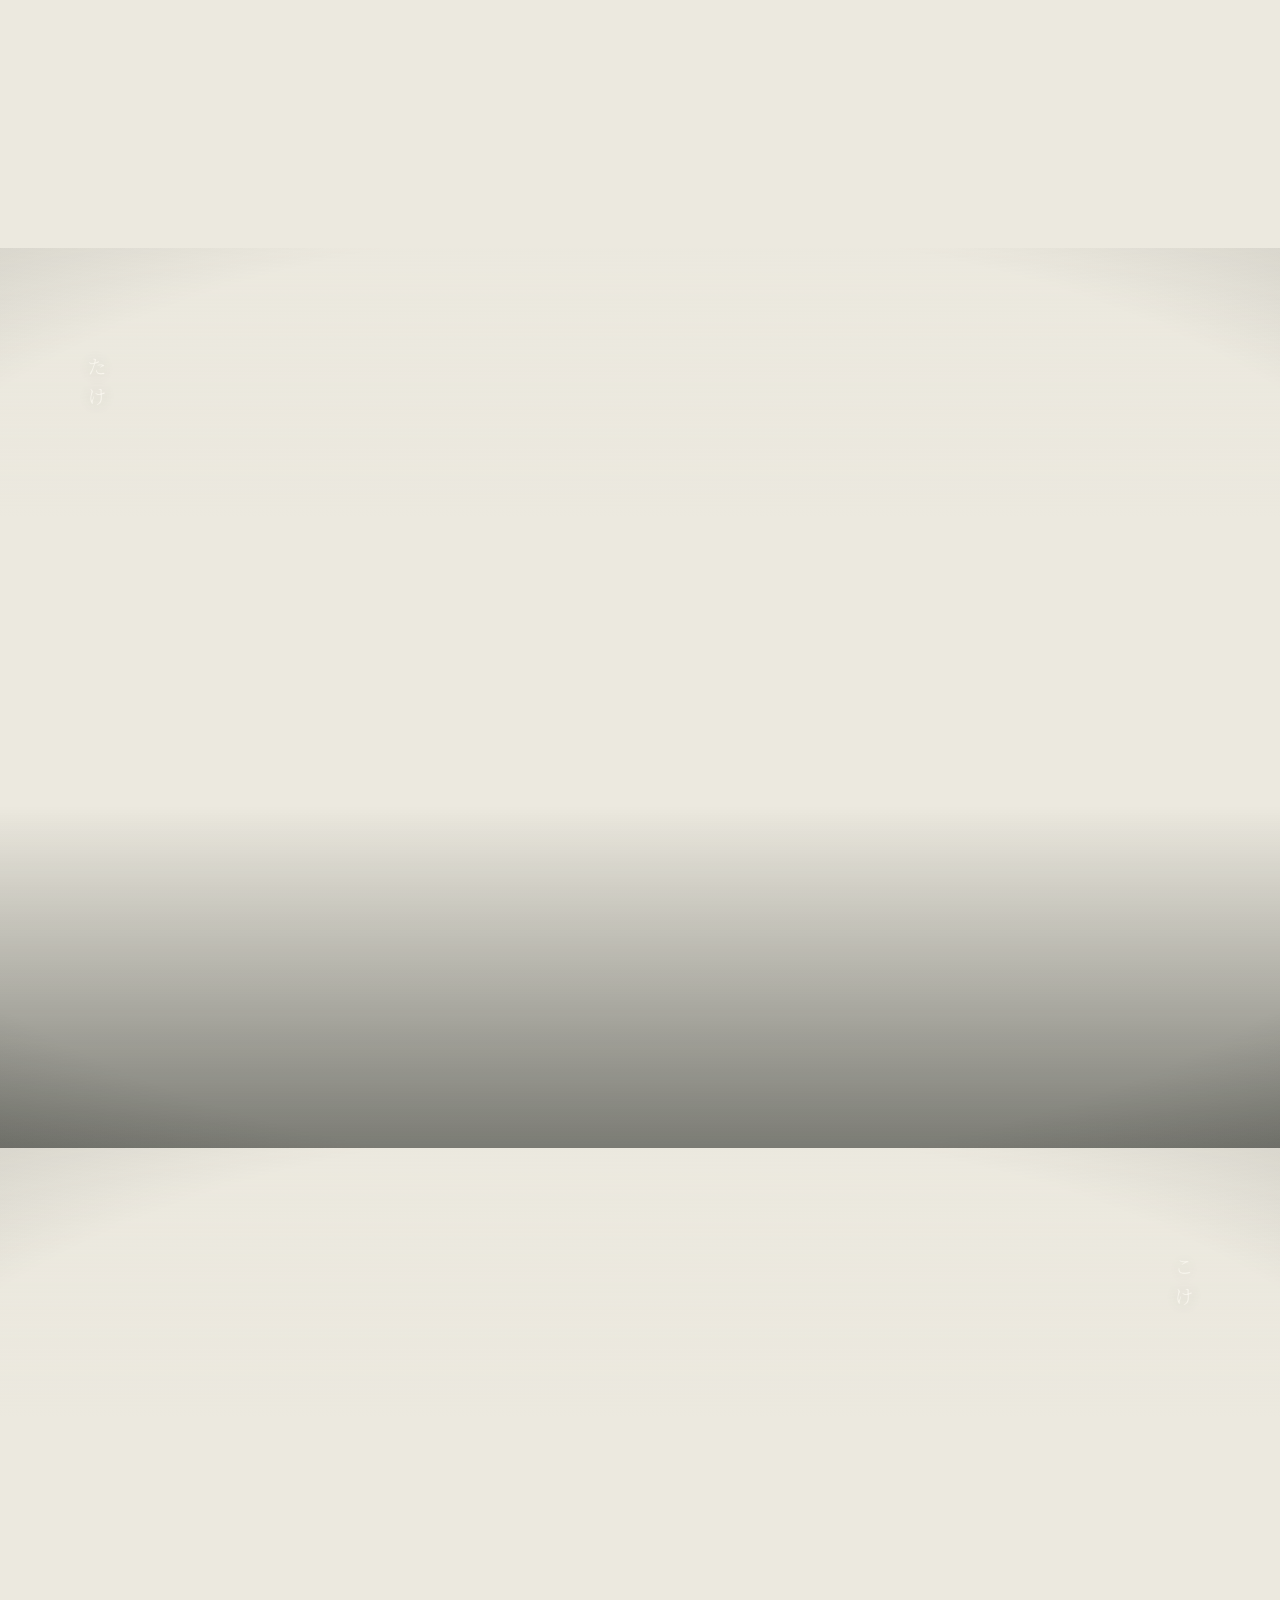
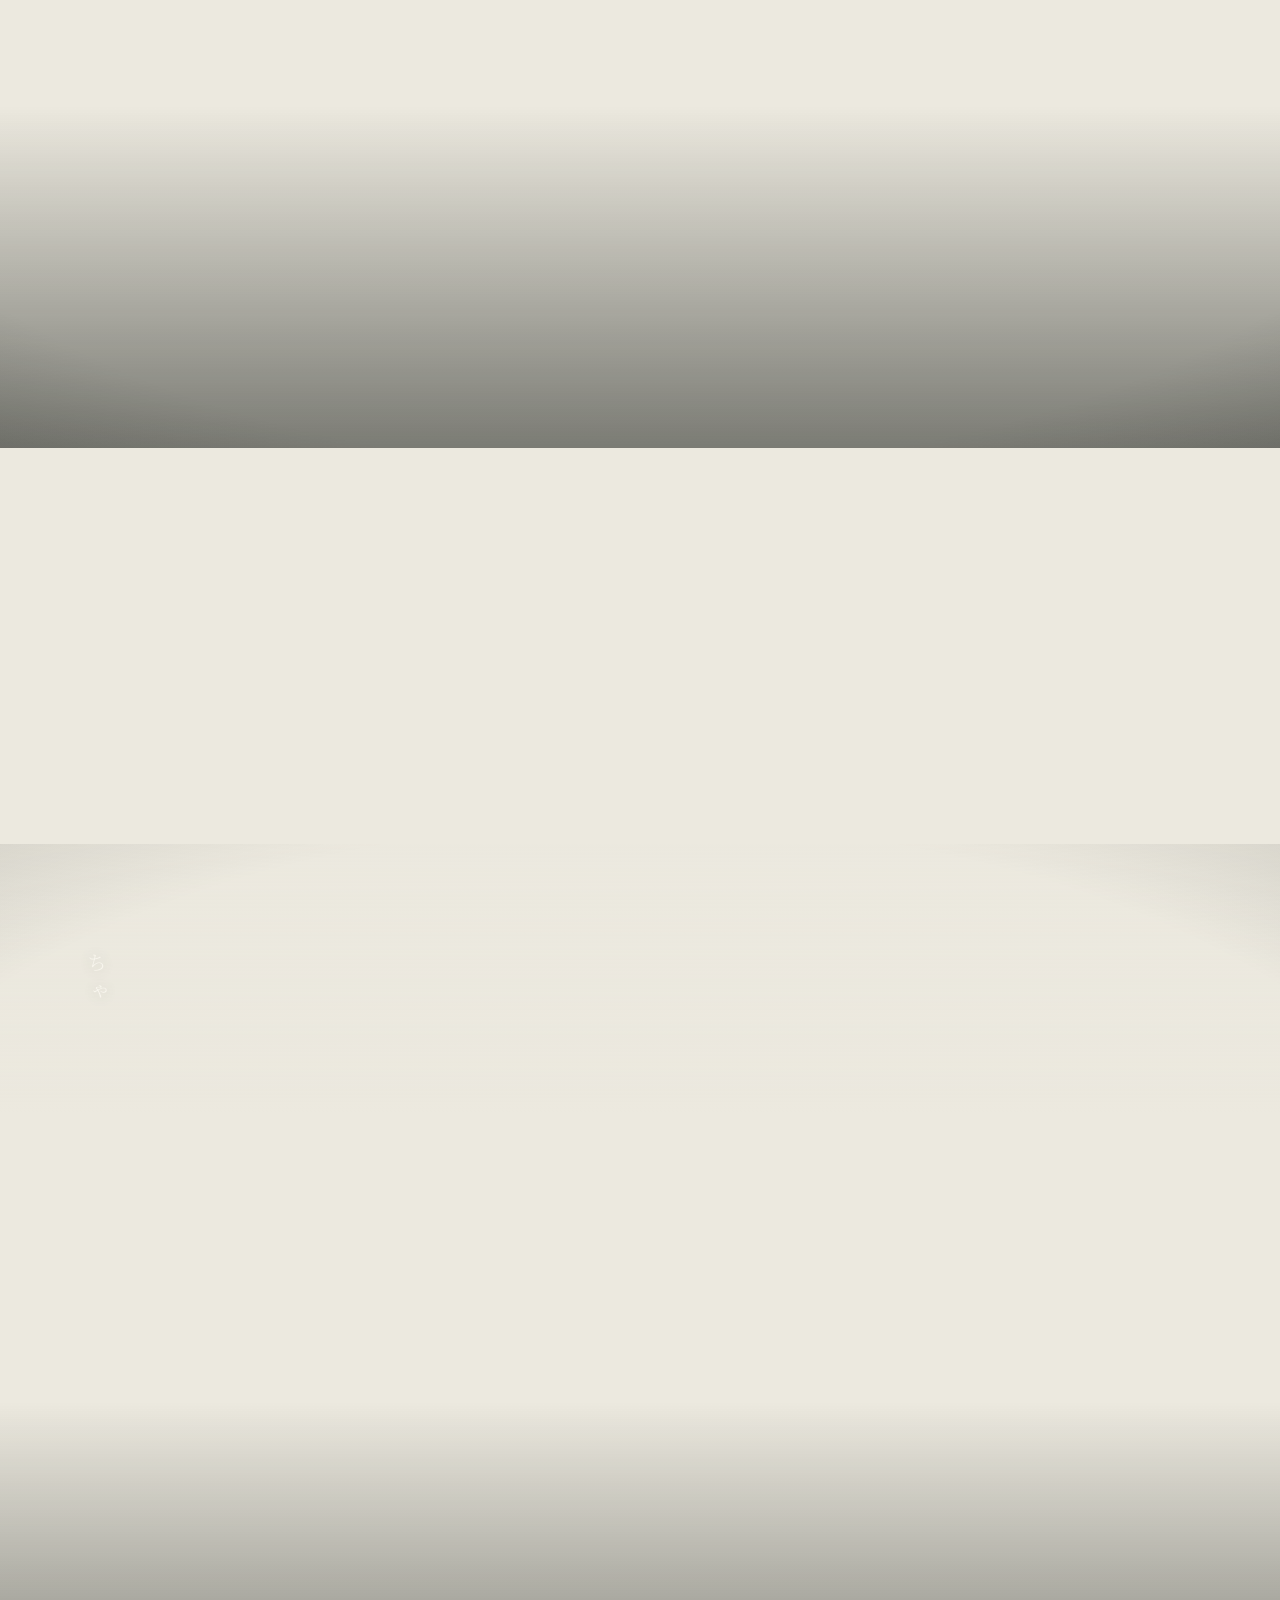
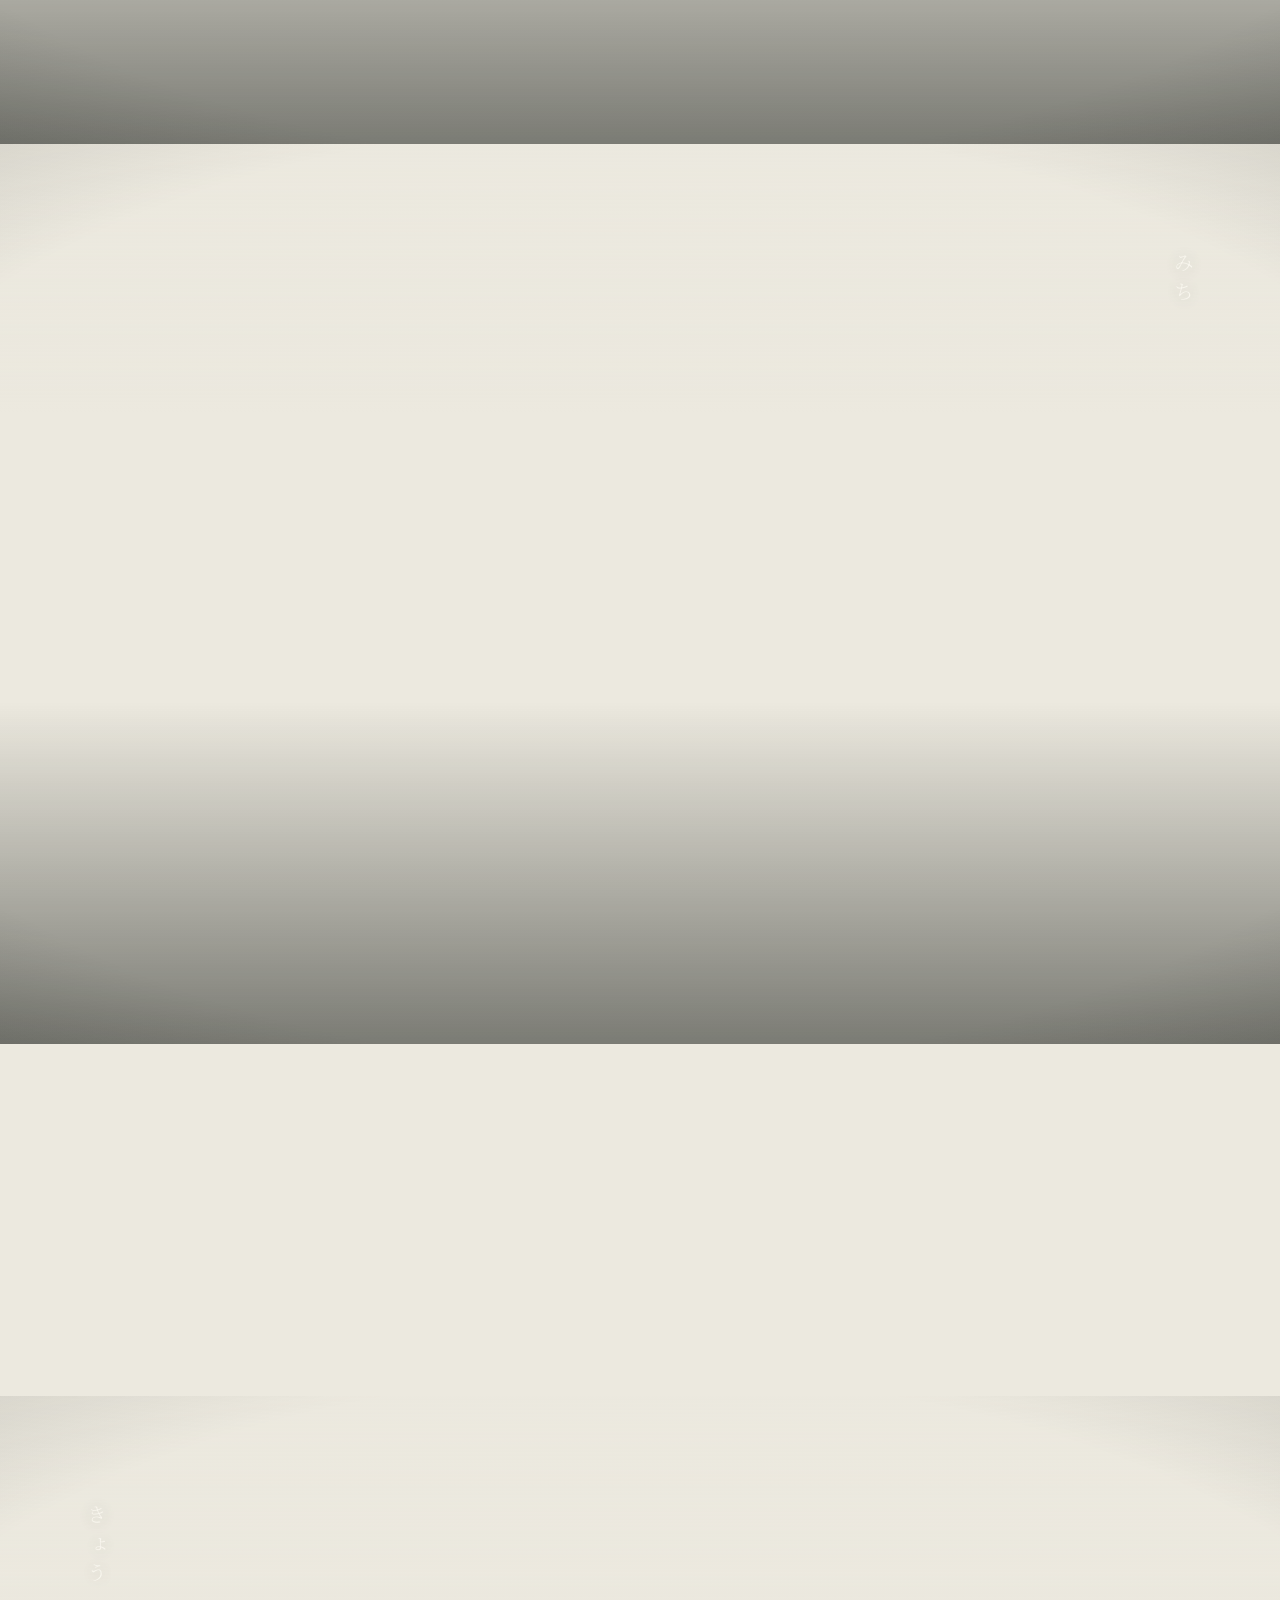
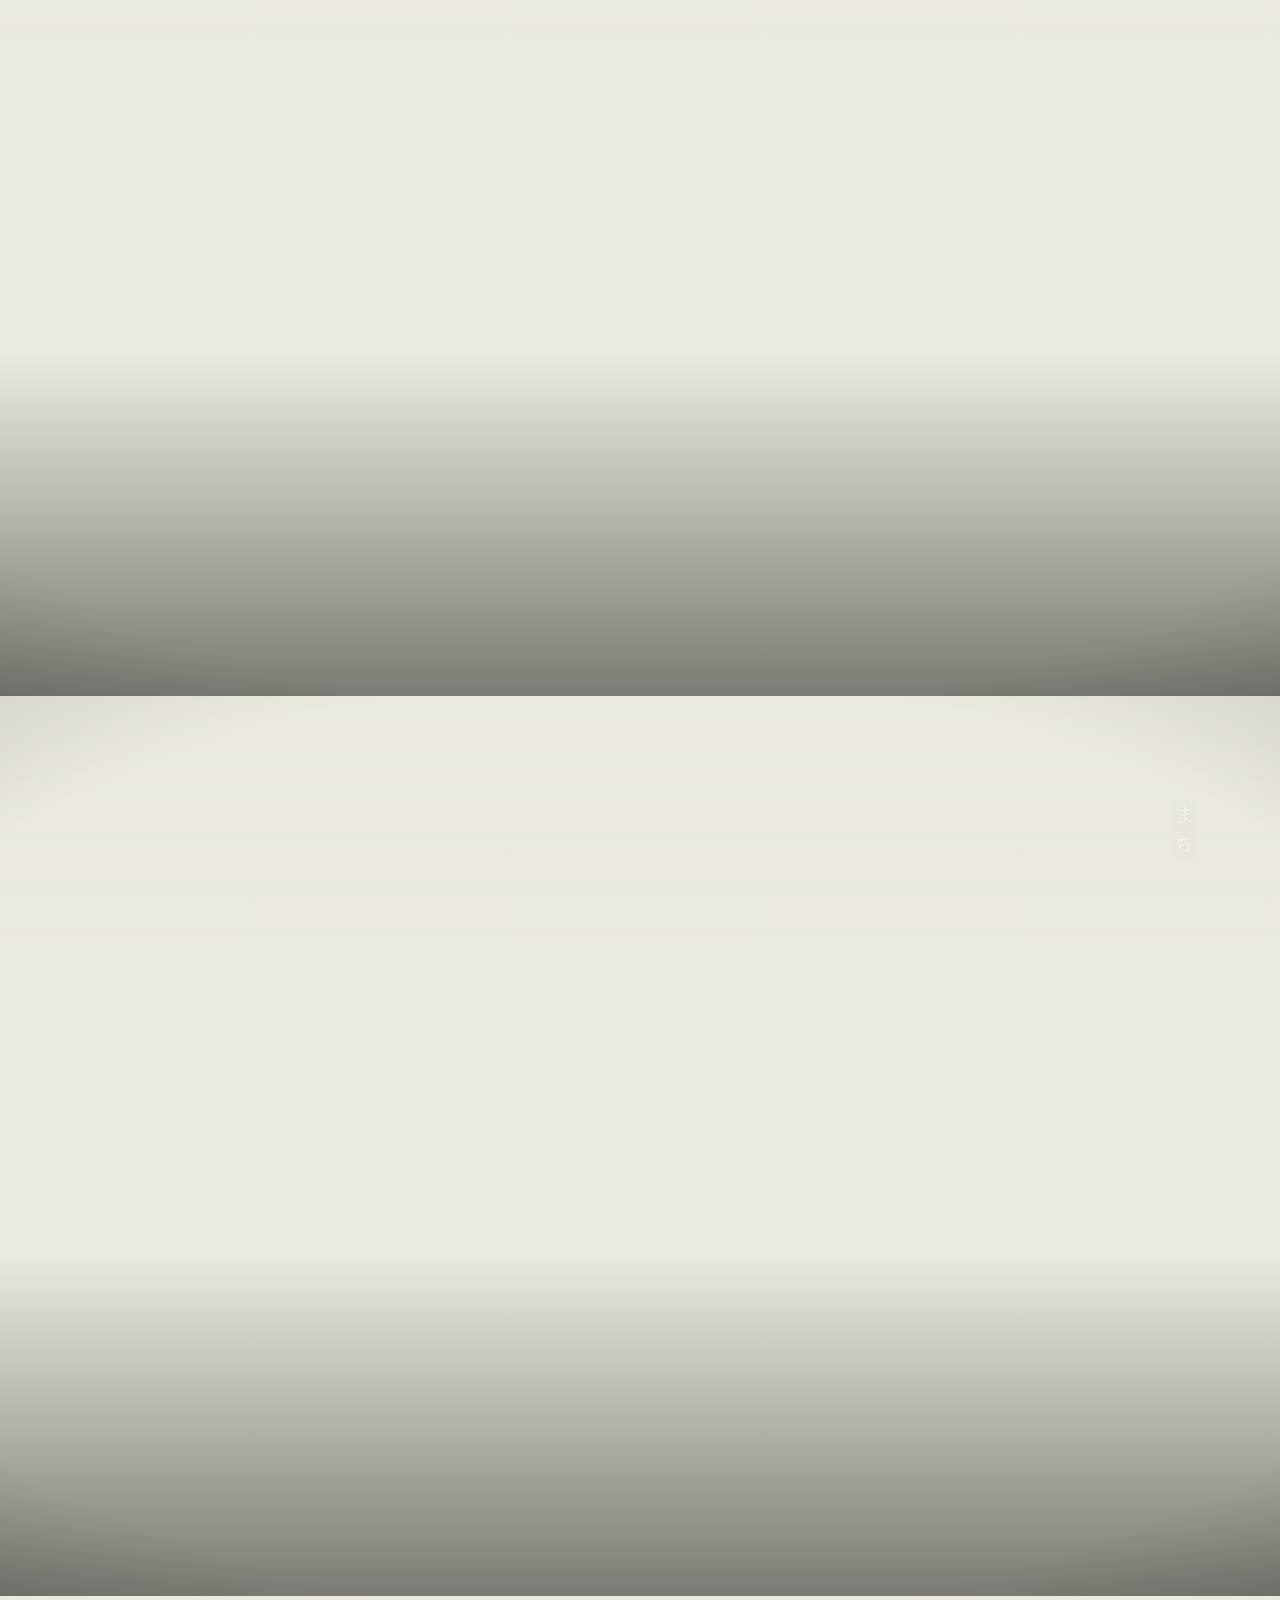
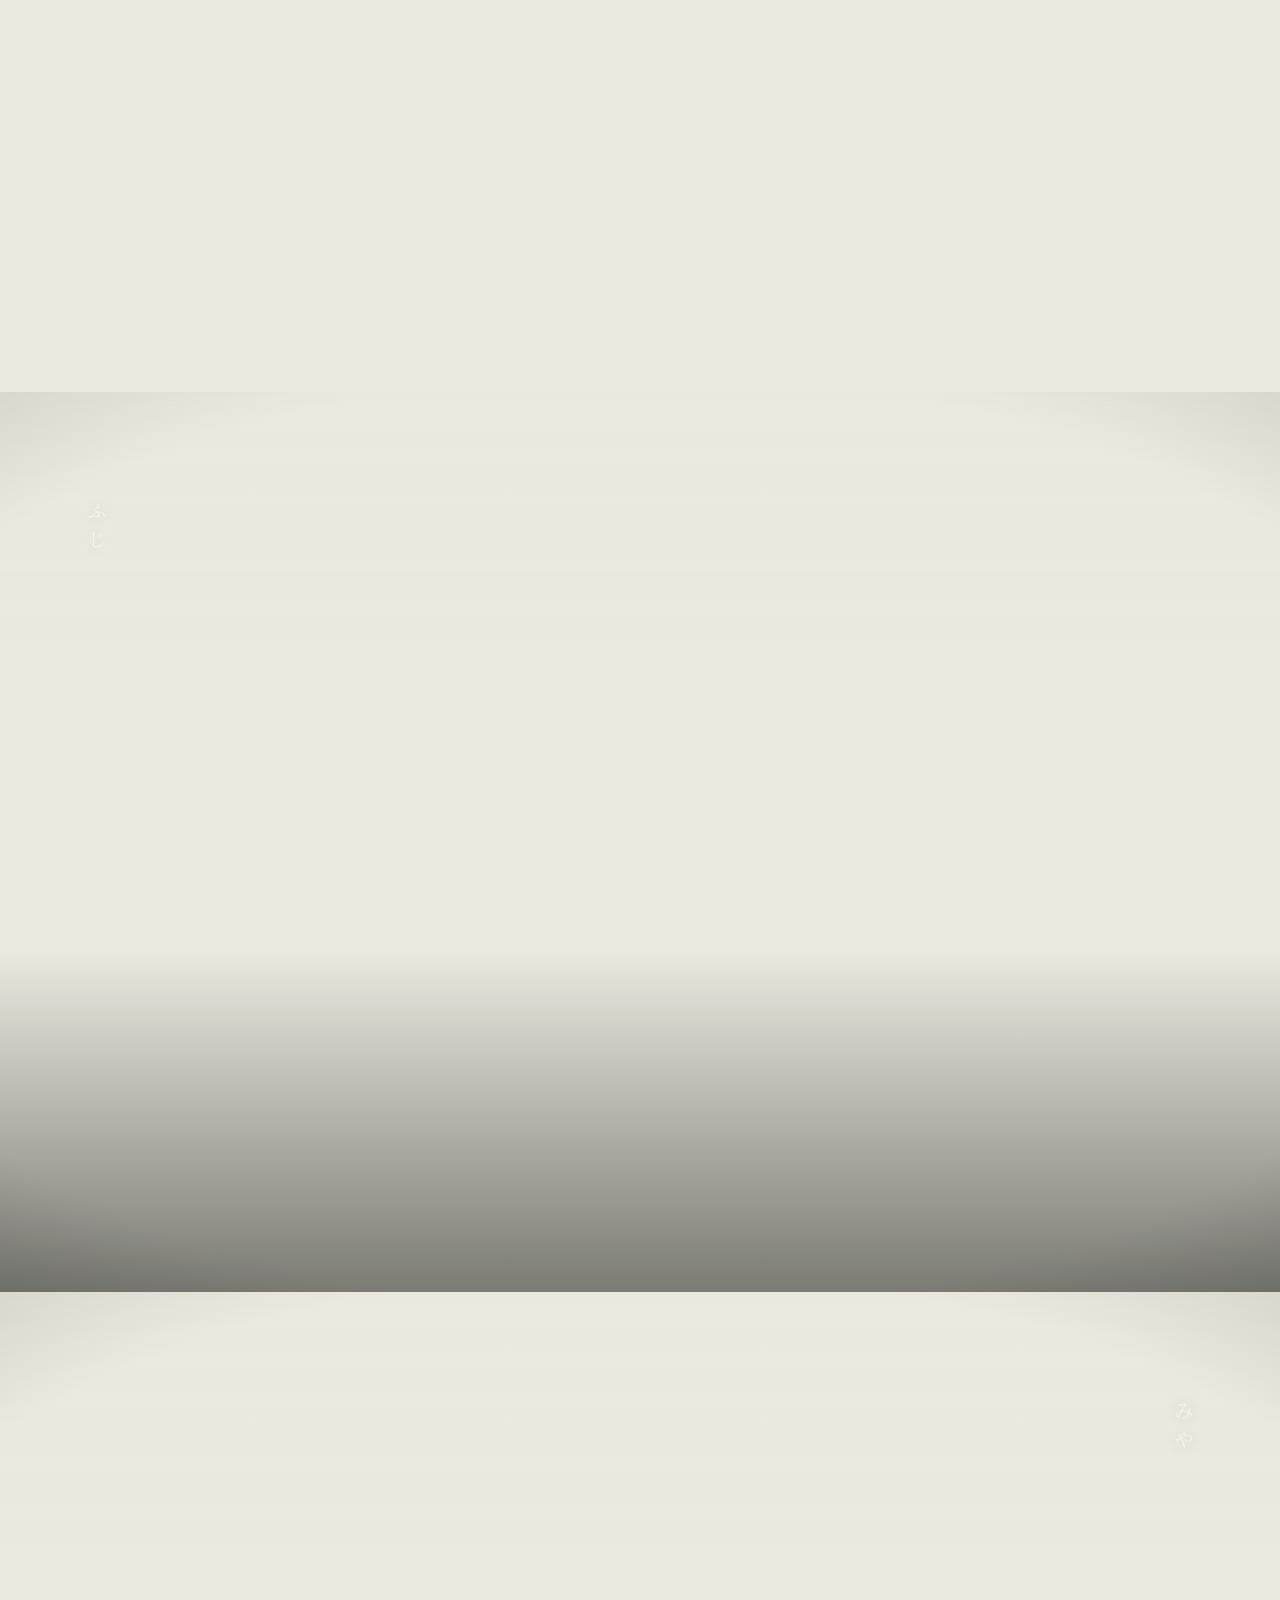
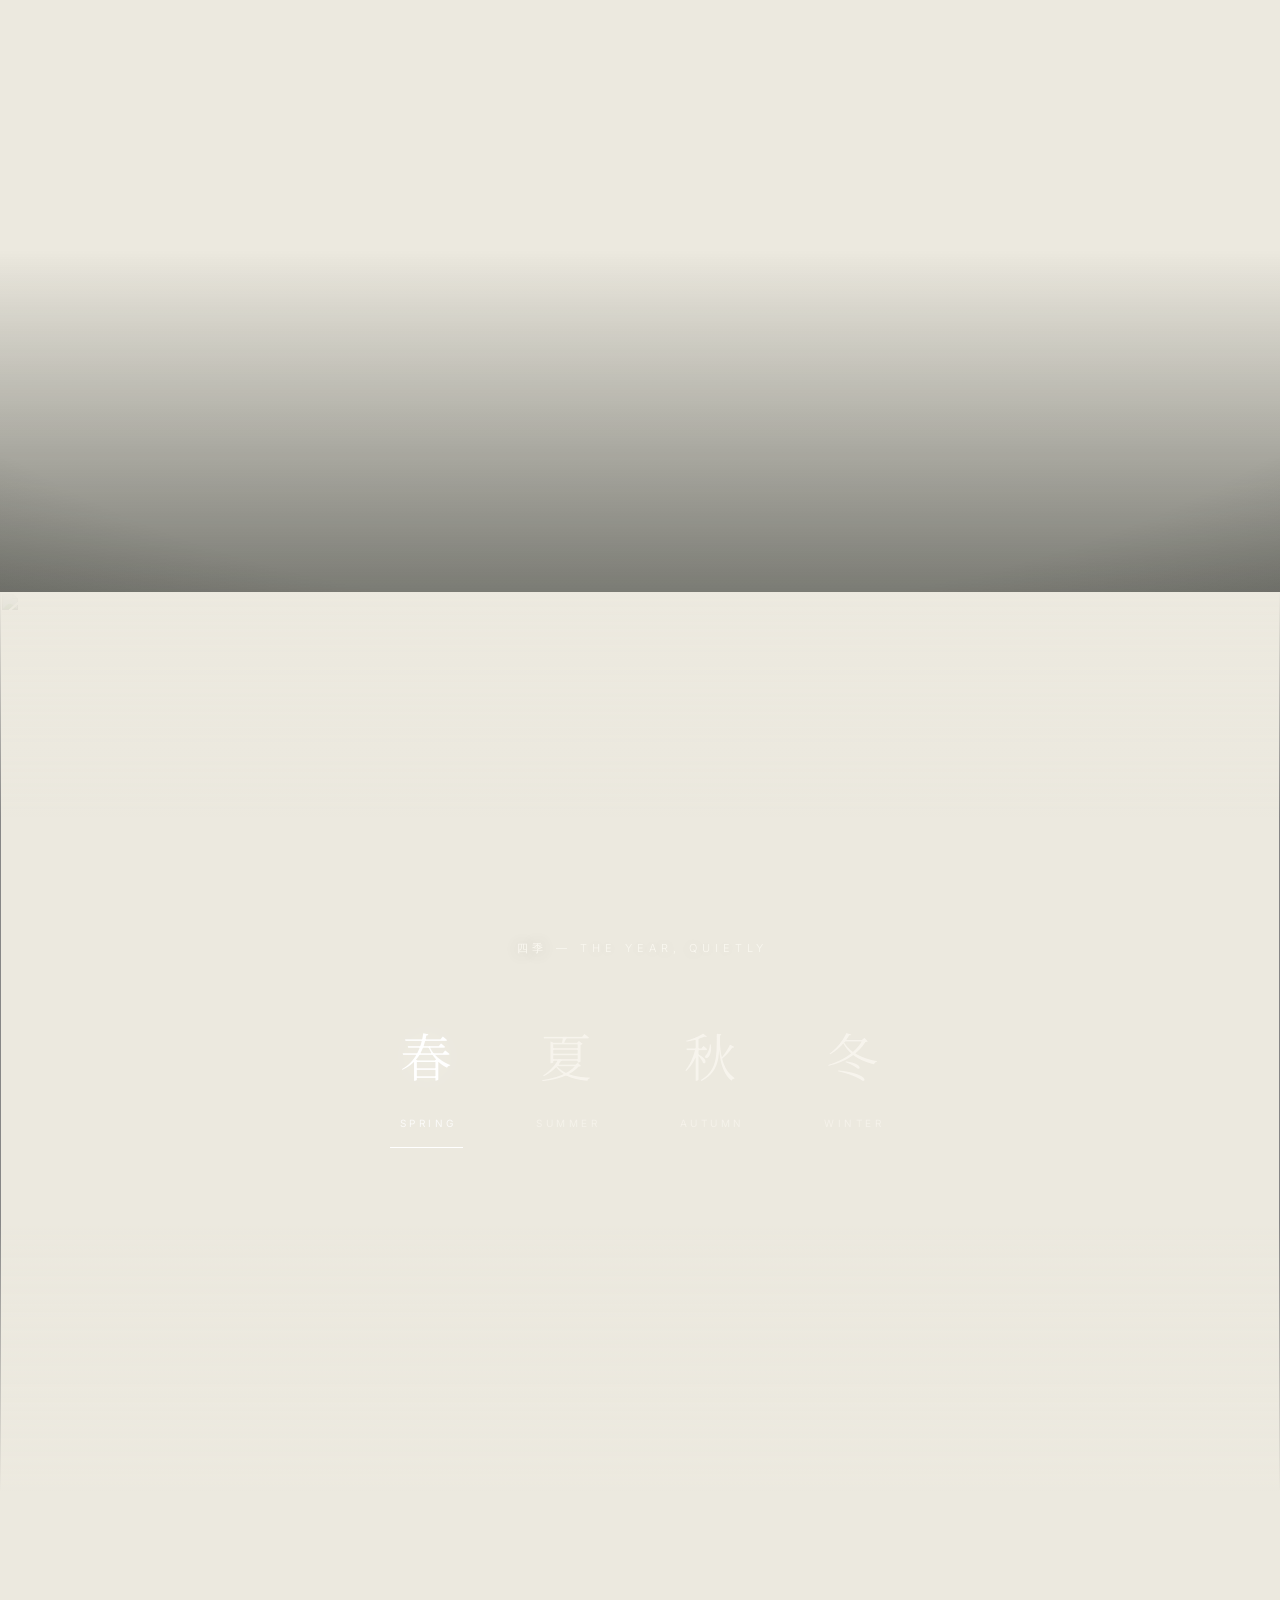
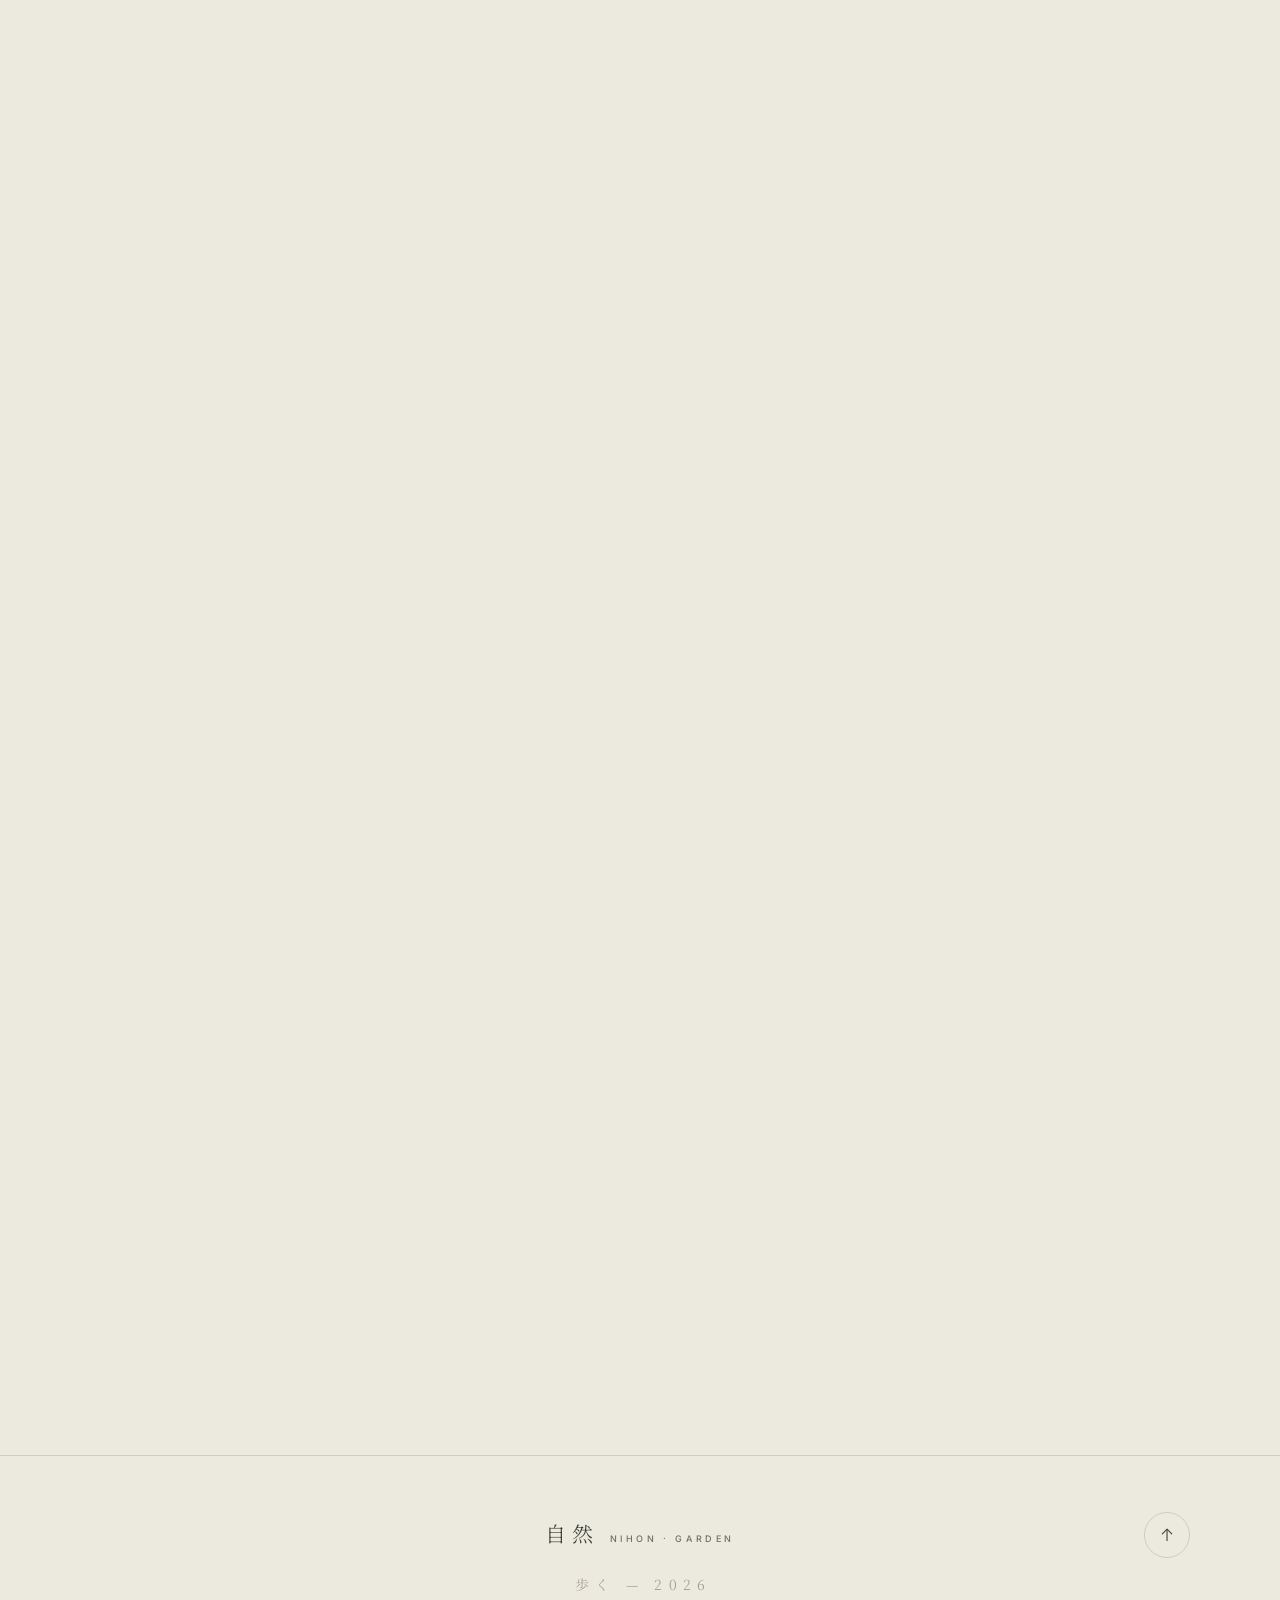
==== commit 3bafe98b: "Cinematic doc: Fuji hero, torii scene, weighted drift scroll, mobile srcset, deeper score" ====
--- a/solo/index.html
+++ b/solo/index.html
@@ -9,9 +9,9 @@
     <meta property="og:title" content="NIHON 自然 — A Garden Walk">
     <meta property="og:description" content="Moss, water, bamboo, stone. Walk slowly.">
     <meta property="og:type" content="website">
-    <meta property="og:image" content="https://images.unsplash.com/photo-1502082553048-f009c37129b9?auto=format&fit=crop&w=1200&q=80">
+    <meta property="og:image" content="https://images.unsplash.com/photo-1578637387939-43c525550085?auto=format&fit=crop&w=1200&q=80">
     <link rel="icon" href="data:image/svg+xml,%3Csvg xmlns='http://www.w3.org/2000/svg' viewBox='0 0 100 100'%3E%3Ctext y='.9em' font-size='90'%3E%E8%87%AA%3C/text%3E%3C/svg%3E">
-    <link rel="preload" as="image" href="https://images.unsplash.com/photo-1502082553048-f009c37129b9?auto=format&fit=crop&w=2400&q=80" fetchpriority="high">
+    <link rel="preload" as="image" href="https://images.unsplash.com/photo-1578637387939-43c525550085?auto=format&fit=crop&w=2400&q=80" fetchpriority="high">
     <title>NIHON 自然 — A Garden Walk</title>
     <link rel="preconnect" href="https://fonts.googleapis.com">
     <link rel="preconnect" href="https://fonts.gstatic.com" crossorigin>
@@ -49,7 +49,7 @@
     </header>
 
     <section class="hero" id="top">
-        <div class="hero-still" aria-hidden="true"><img src="https://images.unsplash.com/photo-1502082553048-f009c37129b9?auto=format&fit=crop&w=2400&q=80" srcset="https://images.unsplash.com/photo-1502082553048-f009c37129b9?auto=format&fit=crop&w=1200&q=70 1200w, https://images.unsplash.com/photo-1502082553048-f009c37129b9?auto=format&fit=crop&w=2400&q=80 2400w" sizes="100vw" alt="" fetchpriority="high" decoding="async"></div>
+        <div class="hero-still" aria-hidden="true"><img src="https://images.unsplash.com/photo-1578637387939-43c525550085?auto=format&fit=crop&w=2400&q=80" srcset="https://images.unsplash.com/photo-1578637387939-43c525550085?auto=format&fit=crop&w=1200&q=70 1200w, https://images.unsplash.com/photo-1578637387939-43c525550085?auto=format&fit=crop&w=2400&q=80 2400w" sizes="100vw" alt="" fetchpriority="high" decoding="async"></div>
         <div class="hero-mist" aria-hidden="true"></div>
         <canvas id="petals" aria-hidden="true"></canvas>
         <span class="tategaki hero-kana" aria-hidden="true">しぜん</span>
@@ -75,13 +75,13 @@
         </section>
 
         <section class="clearing" id="p-lake">
-            <div class="clearing-bg"><img src="https://images.unsplash.com/photo-1649583693539-f36f908da137?auto=format&fit=crop&w=1800&q=80" alt="Mount Fuji over Lake Kawaguchi at dawn" loading="lazy" decoding="async"></div>
+            <div class="clearing-bg"><img src="https://images.unsplash.com/photo-1649583693539-f36f908da137?auto=format&fit=crop&w=1800&q=80" srcset="https://images.unsplash.com/photo-1649583693539-f36f908da137?auto=format&fit=crop&w=900&q=60 900w, https://images.unsplash.com/photo-1649583693539-f36f908da137?auto=format&fit=crop&w=1800&q=80 1800w" sizes="100vw" alt="Mount Fuji over Lake Kawaguchi at dawn" loading="lazy" decoding="async"></div>
             <span class="tategaki clearing-kana" aria-hidden="true">みず</span>
             <div class="clearing-cap left reveal"><span class="c-no">01</span><span class="c-kanji">湖</span><span class="c-name">Lake Kawaguchi</span><span class="c-sub">still water</span><span class="narration">The mountain arrives before you do — it has been waiting all night.</span></div>
         </section>
 
         <section class="clearing" id="p-torii">
-            <div class="clearing-bg"><img src="https://images.unsplash.com/photo-1528360983277-13d401cdc186?auto=format&fit=crop&w=1800&q=80" alt="Moss-soft torii gates in Kyoto" loading="lazy" decoding="async"></div>
+            <div class="clearing-bg"><img src="https://images.unsplash.com/photo-1533050487297-09b450131914?auto=format&fit=crop&w=1800&q=80" srcset="https://images.unsplash.com/photo-1533050487297-09b450131914?auto=format&fit=crop&w=900&q=60 900w, https://images.unsplash.com/photo-1533050487297-09b450131914?auto=format&fit=crop&w=1800&q=80 1800w" sizes="100vw" alt="Endless vermilion torii gates at Fushimi Inari" loading="lazy" decoding="async"></div>
             <span class="tategaki clearing-kana right" aria-hidden="true">もり</span>
             <div class="clearing-cap right reveal"><span class="c-no">02</span><span class="c-kanji">鳥居</span><span class="c-name">Fushimi Inari</span><span class="c-sub">a thousand gates</span><span class="narration">A thousand gates — and every one of them opens inward.</span></div>
         </section>
@@ -89,13 +89,13 @@
         <section class="breath"><p class="reveal">苔の匂い — the smell of moss after rain.</p></section>
 
         <section class="clearing" id="p-forest">
-            <div class="clearing-bg"><img src="https://images.unsplash.com/photo-1702564492961-3643703480c2?auto=format&fit=crop&w=1800&q=80" alt="Arashiyama bamboo grove in Kyoto" loading="lazy" decoding="async"></div>
+            <div class="clearing-bg"><img src="https://images.unsplash.com/photo-1702564492961-3643703480c2?auto=format&fit=crop&w=1800&q=80" srcset="https://images.unsplash.com/photo-1702564492961-3643703480c2?auto=format&fit=crop&w=900&q=60 900w, https://images.unsplash.com/photo-1702564492961-3643703480c2?auto=format&fit=crop&w=1800&q=80 1800w" sizes="100vw" alt="Arashiyama bamboo grove in Kyoto" loading="lazy" decoding="async"></div>
             <span class="tategaki clearing-kana" aria-hidden="true">たけ</span>
             <div class="clearing-cap left reveal"><span class="c-no">03</span><span class="c-kanji">竹</span><span class="c-name">Arashiyama</span><span class="c-sub">bamboo rain</span><span class="narration">Bamboo does not hurry — yet everything gets done.</span></div>
         </section>
 
         <section class="clearing" id="p-moss">
-            <div class="clearing-bg"><img src="https://images.unsplash.com/photo-1502082553048-f009c37129b9?auto=format&fit=crop&w=1800&q=80" alt="Quiet green forest light" loading="lazy" decoding="async"></div>
+            <div class="clearing-bg"><img src="https://images.unsplash.com/photo-1502082553048-f009c37129b9?auto=format&fit=crop&w=1800&q=80" srcset="https://images.unsplash.com/photo-1502082553048-f009c37129b9?auto=format&fit=crop&w=900&q=60 900w, https://images.unsplash.com/photo-1502082553048-f009c37129b9?auto=format&fit=crop&w=1800&q=80 1800w" sizes="100vw" alt="Quiet green forest light" loading="lazy" decoding="async"></div>
             <span class="tategaki clearing-kana right" aria-hidden="true">こけ</span>
             <div class="clearing-cap right reveal"><span class="c-no">04</span><span class="c-kanji">苔</span><span class="c-name">Yakushima</span><span class="c-sub">only wind</span><span class="narration">Here, silence has a texture. Touch nothing.</span></div>
         </section>
@@ -103,13 +103,13 @@
         <section class="breath"><p class="act-kicker reveal">ACT II — 里</p><p class="reveal" style="--d:.1s">一服 — pause for tea.</p></section>
 
         <section class="clearing" id="p-tea">
-            <div class="clearing-bg"><img src="https://images.unsplash.com/photo-1582793988951-9aed5509eb97?auto=format&fit=crop&w=1800&q=80" alt="Green tea fields in Shizuoka" loading="lazy" decoding="async"></div>
+            <div class="clearing-bg"><img src="https://images.unsplash.com/photo-1582793988951-9aed5509eb97?auto=format&fit=crop&w=1800&q=80" srcset="https://images.unsplash.com/photo-1582793988951-9aed5509eb97?auto=format&fit=crop&w=900&q=60 900w, https://images.unsplash.com/photo-1582793988951-9aed5509eb97?auto=format&fit=crop&w=1800&q=80 1800w" sizes="100vw" alt="Green tea fields in Shizuoka" loading="lazy" decoding="async"></div>
             <span class="tategaki clearing-kana" aria-hidden="true">ちゃ</span>
             <div class="clearing-cap left reveal"><span class="c-no">05</span><span class="c-kanji">茶</span><span class="c-name">Shizuoka</span><span class="c-sub">tea rows</span><span class="narration">Every row of tea is a sentence the hill is writing.</span></div>
         </section>
 
         <section class="clearing" id="p-road">
-            <div class="clearing-bg"><img src="https://images.unsplash.com/photo-1505069190533-da1c9af13346?auto=format&fit=crop&w=1800&q=80" alt="Country road with Mount Fuji ahead" loading="lazy" decoding="async"></div>
+            <div class="clearing-bg"><img src="https://images.unsplash.com/photo-1505069190533-da1c9af13346?auto=format&fit=crop&w=1800&q=80" srcset="https://images.unsplash.com/photo-1505069190533-da1c9af13346?auto=format&fit=crop&w=900&q=60 900w, https://images.unsplash.com/photo-1505069190533-da1c9af13346?auto=format&fit=crop&w=1800&q=80 1800w" sizes="100vw" alt="Country road with Mount Fuji ahead" loading="lazy" decoding="async"></div>
             <span class="tategaki clearing-kana right" aria-hidden="true">みち</span>
             <div class="clearing-cap right reveal"><span class="c-no">06</span><span class="c-kanji">道</span><span class="c-name">Inaka</span><span class="c-sub">the long road</span><span class="narration">The road never asks where you are going.</span></div>
         </section>
@@ -117,13 +117,13 @@
         <section class="breath"><p class="reveal">夕立 — evening rain passes quickly.</p></section>
 
         <section class="clearing" id="p-kyo">
-            <div class="clearing-bg"><img src="https://images.unsplash.com/photo-1493976040374-85c8e12f0c0e?auto=format&fit=crop&w=1800&q=80" alt="Old Kyoto temple street in the morning" loading="lazy" decoding="async"></div>
+            <div class="clearing-bg"><img src="https://images.unsplash.com/photo-1493976040374-85c8e12f0c0e?auto=format&fit=crop&w=1800&q=80" srcset="https://images.unsplash.com/photo-1493976040374-85c8e12f0c0e?auto=format&fit=crop&w=900&q=60 900w, https://images.unsplash.com/photo-1493976040374-85c8e12f0c0e?auto=format&fit=crop&w=1800&q=80 1800w" sizes="100vw" alt="Old Kyoto temple street in the morning" loading="lazy" decoding="async"></div>
             <span class="tategaki clearing-kana" aria-hidden="true">きょう</span>
             <div class="clearing-cap left reveal"><span class="c-no">07</span><span class="c-kanji">京</span><span class="c-name">Kyoto</span><span class="c-sub">morning bells</span><span class="narration">Morning bells. The city bows before it speaks.</span></div>
         </section>
 
         <section class="clearing" id="p-machi">
-            <div class="clearing-bg"><img src="https://images.unsplash.com/photo-1480796927426-f609979314bd?auto=format&fit=crop&w=1800&q=80" alt="Soft Tokyo skyline fading into dusk haze" loading="lazy" decoding="async"></div>
+            <div class="clearing-bg"><img src="https://images.unsplash.com/photo-1480796927426-f609979314bd?auto=format&fit=crop&w=1800&q=80" srcset="https://images.unsplash.com/photo-1480796927426-f609979314bd?auto=format&fit=crop&w=900&q=60 900w, https://images.unsplash.com/photo-1480796927426-f609979314bd?auto=format&fit=crop&w=1800&q=80 1800w" sizes="100vw" alt="Soft Tokyo skyline fading into dusk haze" loading="lazy" decoding="async"></div>
             <span class="tategaki clearing-kana right" aria-hidden="true">まち</span>
             <div class="clearing-cap right reveal"><span class="c-no">08</span><span class="c-kanji">街</span><span class="c-name">Tokyo</span><span class="c-sub">dusk haze</span><span class="narration">Ten million lights — each one a small kept promise.</span></div>
         </section>
@@ -131,22 +131,22 @@
         <section class="breath"><p class="act-kicker reveal">ACT III — 心</p><p class="reveal" style="--d:.1s">心 — what remains when noise leaves.</p></section>
 
         <section class="clearing" id="p-fuji">
-            <div class="clearing-bg"><img src="https://images.unsplash.com/photo-1545569341-9eb8b30979d9?auto=format&fit=crop&w=1800&q=80" alt="Chureito pagoda with Mount Fuji" loading="lazy" decoding="async"></div>
+            <div class="clearing-bg"><img src="https://images.unsplash.com/photo-1545569341-9eb8b30979d9?auto=format&fit=crop&w=1800&q=80" srcset="https://images.unsplash.com/photo-1545569341-9eb8b30979d9?auto=format&fit=crop&w=900&q=60 900w, https://images.unsplash.com/photo-1545569341-9eb8b30979d9?auto=format&fit=crop&w=1800&q=80 1800w" sizes="100vw" alt="Chureito pagoda with Mount Fuji" loading="lazy" decoding="async"></div>
             <span class="tategaki clearing-kana" aria-hidden="true">ふじ</span>
             <div class="clearing-cap left reveal"><span class="c-no">09</span><span class="c-kanji">富士</span><span class="c-name">Fuji</span><span class="c-sub">spirit</span><span class="narration">Some mountains you climb. This one you meet.</span></div>
         </section>
 
         <section class="clearing" id="p-miyajima">
-            <div class="clearing-bg"><img src="https://images.unsplash.com/photo-1522383225653-ed111181a951?auto=format&fit=crop&w=1800&q=80" alt="Floating torii gate at Miyajima in calm water" loading="lazy" decoding="async"></div>
+            <div class="clearing-bg"><img src="https://images.unsplash.com/photo-1522383225653-ed111181a951?auto=format&fit=crop&w=1800&q=80" srcset="https://images.unsplash.com/photo-1522383225653-ed111181a951?auto=format&fit=crop&w=900&q=60 900w, https://images.unsplash.com/photo-1522383225653-ed111181a951?auto=format&fit=crop&w=1800&q=80 1800w" sizes="100vw" alt="Floating torii gate at Miyajima in calm water" loading="lazy" decoding="async"></div>
             <span class="tategaki clearing-kana right" aria-hidden="true">みや</span>
             <div class="clearing-cap right reveal"><span class="c-no">10</span><span class="c-kanji">宮島</span><span class="c-name">Miyajima</span><span class="c-sub">the floating gate</span><span class="narration">The gate floats — because faith needs no foundation.</span></div>
         </section>
 
         <section class="stage" id="seasons" aria-label="Seasons">
-            <div class="stage-bg on" data-s="0"><img src="https://images.unsplash.com/photo-1490806843957-31f4c9a91c65?auto=format&fit=crop&w=1800&q=70" alt="" loading="lazy" decoding="async"></div>
-            <div class="stage-bg" data-s="1"><img src="https://images.unsplash.com/photo-1589308078059-be1415eab4c3?auto=format&fit=crop&w=1800&q=70" alt="" loading="lazy" decoding="async"></div>
-            <div class="stage-bg" data-s="2"><img src="https://images.unsplash.com/photo-1504198458649-3128b932f49e?auto=format&fit=crop&w=1800&q=70" alt="" loading="lazy" decoding="async"></div>
-            <div class="stage-bg" data-s="3"><img src="https://images.unsplash.com/photo-1557409518-691ebcd96038?auto=format&fit=crop&w=1800&q=70" alt="" loading="lazy" decoding="async"></div>
+            <div class="stage-bg on" data-s="0"><img src="https://images.unsplash.com/photo-1490806843957-31f4c9a91c65?auto=format&fit=crop&w=1800&q=70" srcset="https://images.unsplash.com/photo-1490806843957-31f4c9a91c65?auto=format&fit=crop&w=900&q=60 900w, https://images.unsplash.com/photo-1490806843957-31f4c9a91c65?auto=format&fit=crop&w=1800&q=70 1800w" sizes="100vw" alt="" loading="lazy" decoding="async"></div>
+            <div class="stage-bg" data-s="1"><img src="https://images.unsplash.com/photo-1589308078059-be1415eab4c3?auto=format&fit=crop&w=1800&q=70" srcset="https://images.unsplash.com/photo-1589308078059-be1415eab4c3?auto=format&fit=crop&w=900&q=60 900w, https://images.unsplash.com/photo-1589308078059-be1415eab4c3?auto=format&fit=crop&w=1800&q=70 1800w" sizes="100vw" alt="" loading="lazy" decoding="async"></div>
+            <div class="stage-bg" data-s="2"><img src="https://images.unsplash.com/photo-1504198458649-3128b932f49e?auto=format&fit=crop&w=1800&q=70" srcset="https://images.unsplash.com/photo-1504198458649-3128b932f49e?auto=format&fit=crop&w=900&q=60 900w, https://images.unsplash.com/photo-1504198458649-3128b932f49e?auto=format&fit=crop&w=1800&q=70 1800w" sizes="100vw" alt="" loading="lazy" decoding="async"></div>
+            <div class="stage-bg" data-s="3"><img src="https://images.unsplash.com/photo-1557409518-691ebcd96038?auto=format&fit=crop&w=1800&q=70" srcset="https://images.unsplash.com/photo-1557409518-691ebcd96038?auto=format&fit=crop&w=900&q=60 900w, https://images.unsplash.com/photo-1557409518-691ebcd96038?auto=format&fit=crop&w=1800&q=70 1800w" sizes="100vw" alt="" loading="lazy" decoding="async"></div>
             <div class="stage-shade"></div>
             <div class="wrap stage-ui">
                 <p class="stage-eyebrow">四季 — the year, quietly</p>
--- a/solo/styles.css
+++ b/solo/styles.css
@@ -103,7 +103,7 @@
 /* hero — morning mist over the garden */
 .hero { position: relative; min-height: 100svh; display: flex; flex-direction: column; justify-content: center; overflow: clip; isolation: isolate; }
 .hero-still { position: absolute; inset: 0; }
-.hero-still img { width: 100%; height: 100%; object-fit: cover; filter: saturate(0.75) brightness(0.9); transform: scale(1.05); animation: kenburns 26s ease-out forwards; }
+.hero-still img { width: 100%; height: 100%; object-fit: cover; filter: saturate(0.75) brightness(0.9); transform: scale(1.05); animation: kenburns 34s ease-out forwards; }
 [data-theme="dark"] .hero-still img { filter: saturate(0.6) brightness(0.5); }
 @keyframes kenburns { from { transform: scale(1.1); } to { transform: scale(1.02); } }
 .hero-mist { position: absolute; inset: auto -20% 6% -20%; height: 30vh; filter: blur(40px); background: linear-gradient(90deg, transparent, color-mix(in srgb, var(--paper) 55%, transparent), transparent); animation: mistdrift 18s ease-in-out infinite alternate; pointer-events: none; }
@@ -133,13 +133,14 @@
 
 /* clearings — one scene, full and quiet */
 .clearing { position: relative; min-height: 100svh; display: flex; align-items: flex-end; overflow: clip; isolation: isolate; }
-.clearing-bg { position: absolute; inset: 0; }
-.clearing-bg img { width: 100%; height: 100%; object-fit: cover; filter: saturate(0.8) brightness(0.88); }
+.clearing-bg { position: absolute; inset: -6% 0; }
+.clearing-bg img { width: 100%; height: 100%; object-fit: cover; filter: saturate(0.8) brightness(0.88); transform: scale(1.09); transition: transform 9s linear, opacity 1.2s ease; will-change: transform, translate; }
+.clearing.in .clearing-bg img { transform: scale(1.01); }
 [data-theme="dark"] .clearing-bg img { filter: saturate(0.65) brightness(0.6); }
-.clearing::after { content: ""; position: absolute; inset: 0; background: linear-gradient(180deg, color-mix(in srgb, var(--paper) 30%, transparent), transparent 30%, transparent 62%, rgba(10, 14, 10, 0.5)); pointer-events: none; }
+.clearing::after { content: ""; position: absolute; inset: 0; background: linear-gradient(180deg, color-mix(in srgb, var(--paper) 30%, transparent), transparent 30%, transparent 62%, rgba(10, 14, 10, 0.5)), radial-gradient(120% 95% at 50% 50%, transparent 55%, rgba(5, 8, 6, 0.42) 100%); pointer-events: none; }
 .clearing-kana { position: absolute; top: 12vh; left: 6vw; font-size: clamp(15px, 2vw, 20px); color: #fdfbf4; opacity: 0.8; text-shadow: 0 1px 18px rgba(0,0,0,0.4); }
 .clearing-kana.right { left: auto; right: 6vw; }
-.clearing-cap { position: relative; z-index: 1; display: flex; flex-direction: column; gap: 2px; padding: 0 7vw 11vh; color: #fdfbf4; }
+.clearing-cap { position: relative; z-index: 1; display: flex; flex-direction: column; gap: 2px; padding: 0 7vw 11vh; color: #fdfbf4; will-change: translate; }
 .clearing-cap.left { align-items: flex-start; text-align: left; }
 .clearing-cap.right { align-items: flex-end; text-align: right; margin-left: auto; }
 .c-no { font-size: 11px; letter-spacing: 0.45em; opacity: 0.8; }
@@ -207,6 +208,10 @@
     .to-top { position: static; margin-top: 4px; }
     #grain { display: none; }
     .hero-still img { animation: none; transform: scale(1.02); }
+    .narration { font-size: 14px; max-width: 100%; }
+    .clearing-cap { padding: 0 7vw 13vh; }
+    .c-kanji { font-size: clamp(46px, 15vw, 80px); }
+    .kana .k { border-width: 1px; }
 }
 @media (prefers-reduced-motion: reduce) {
     .reveal { opacity: 1 !important; transform: none !important; transition: none !important; }
